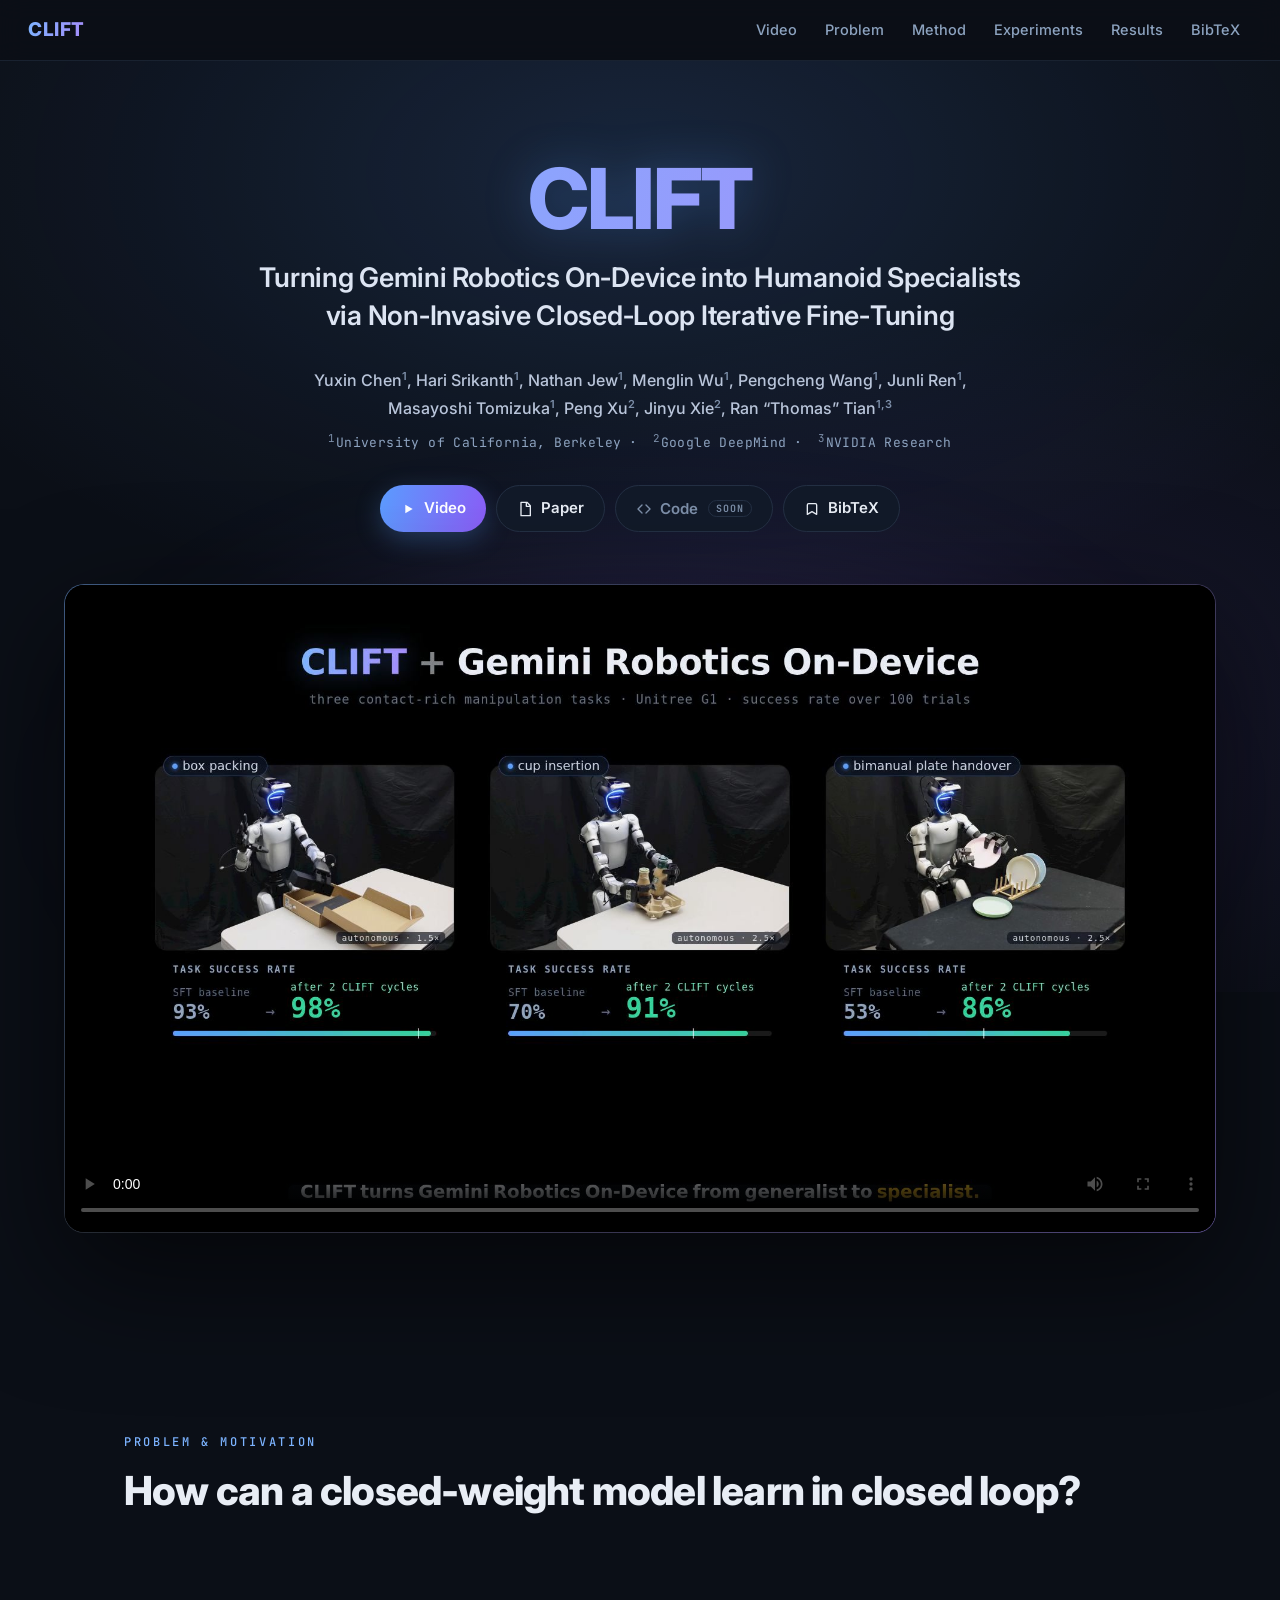
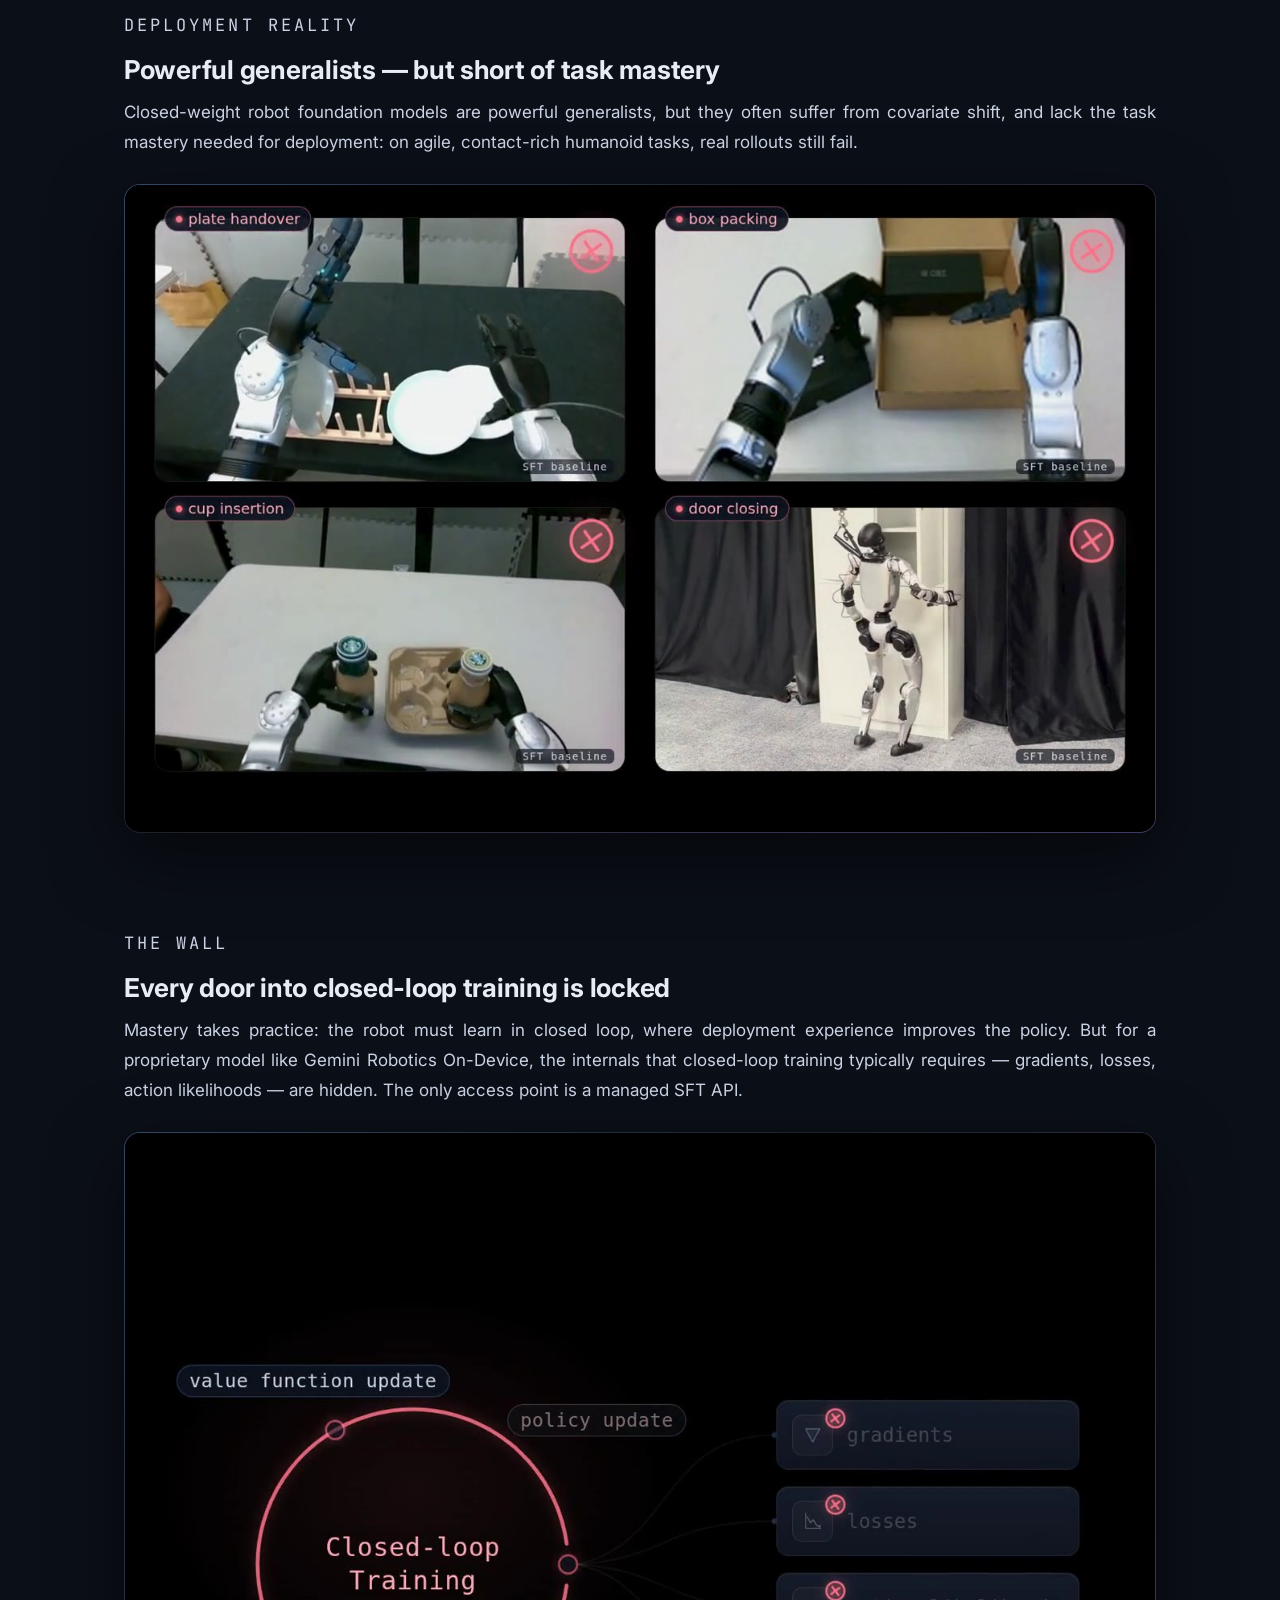
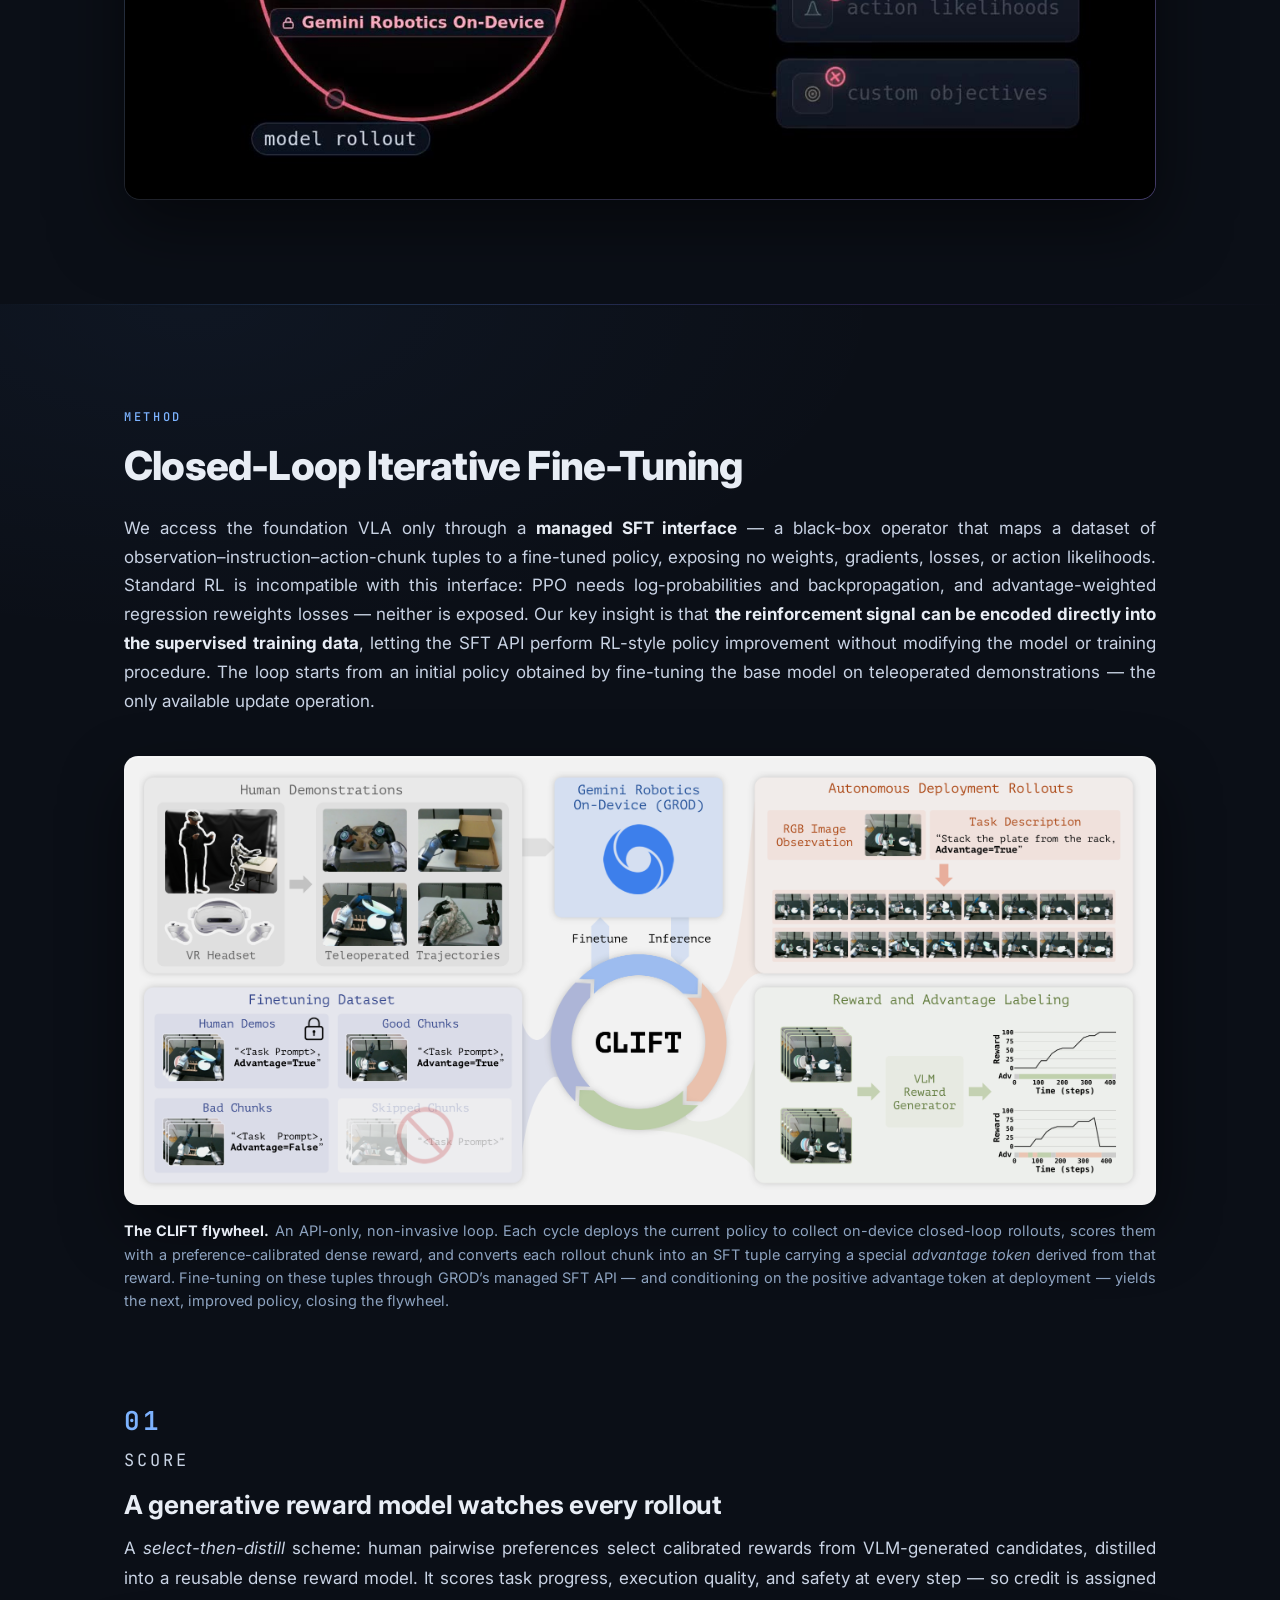
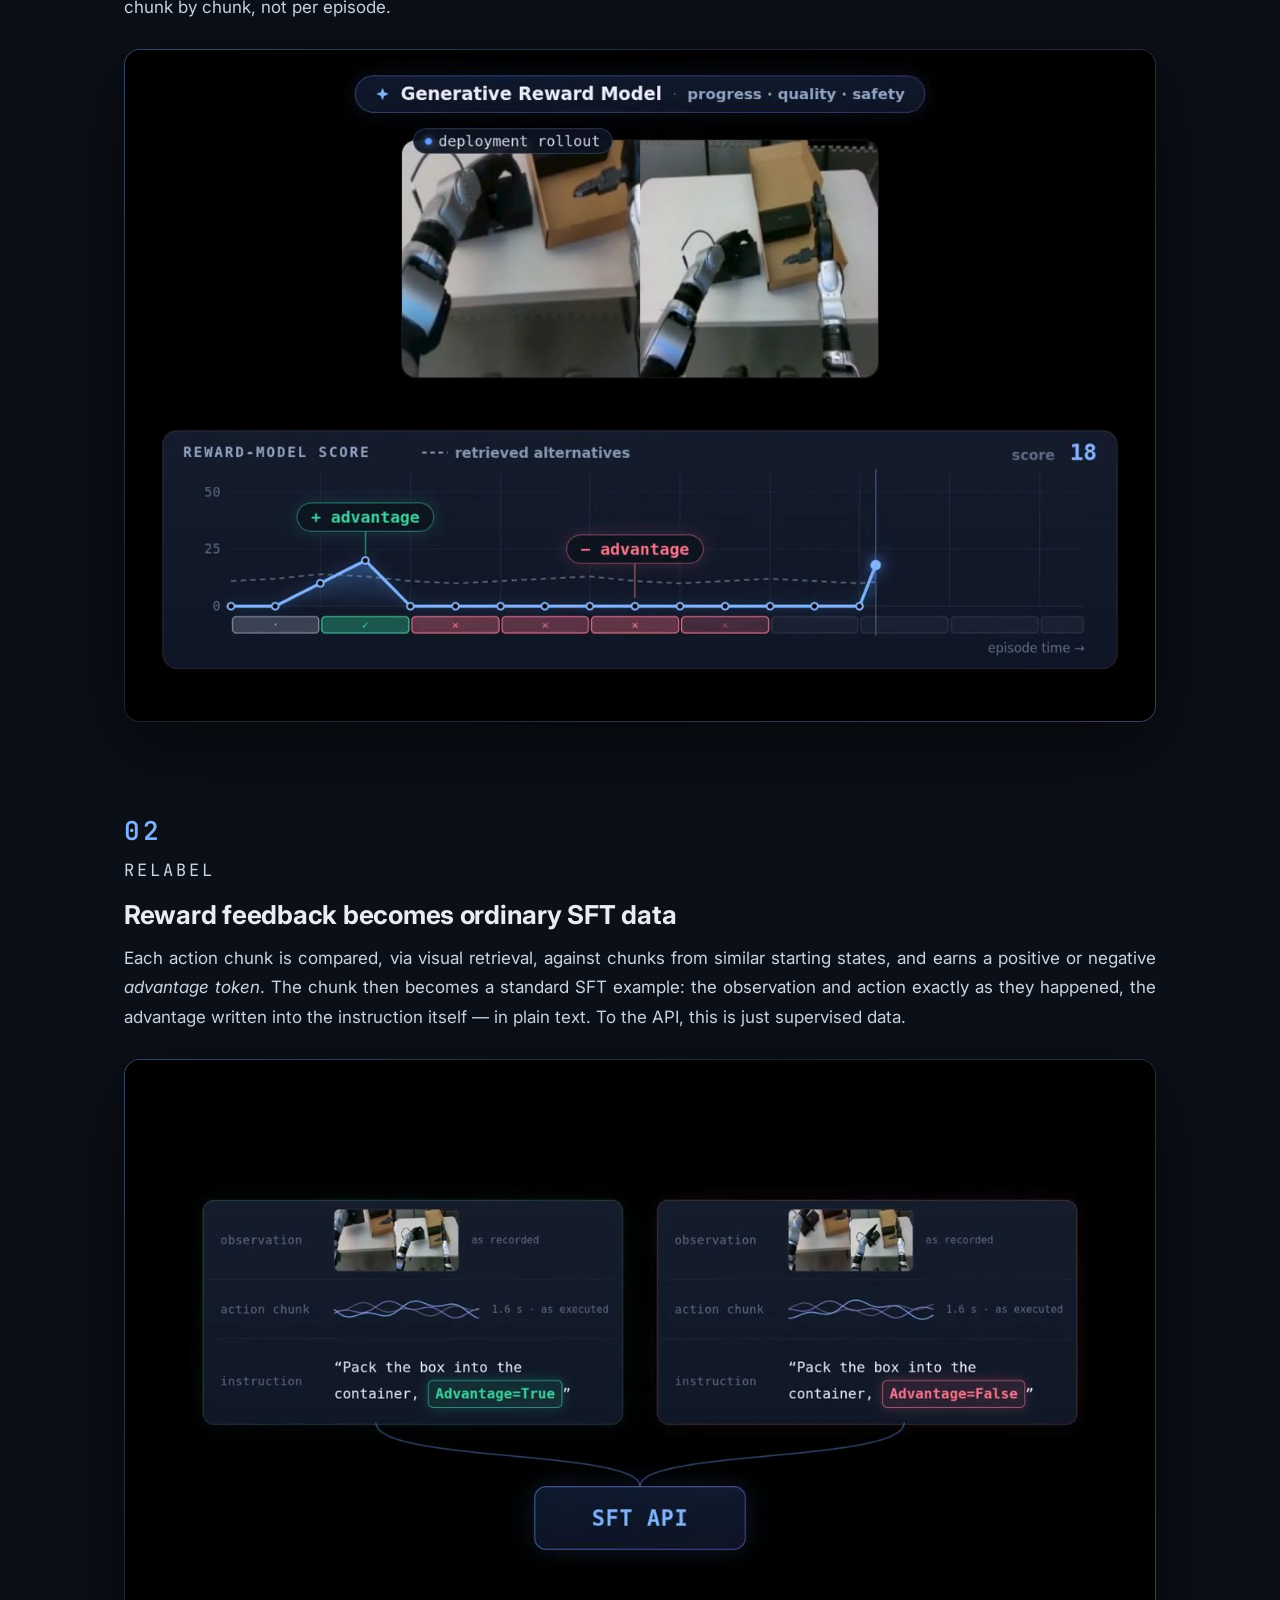
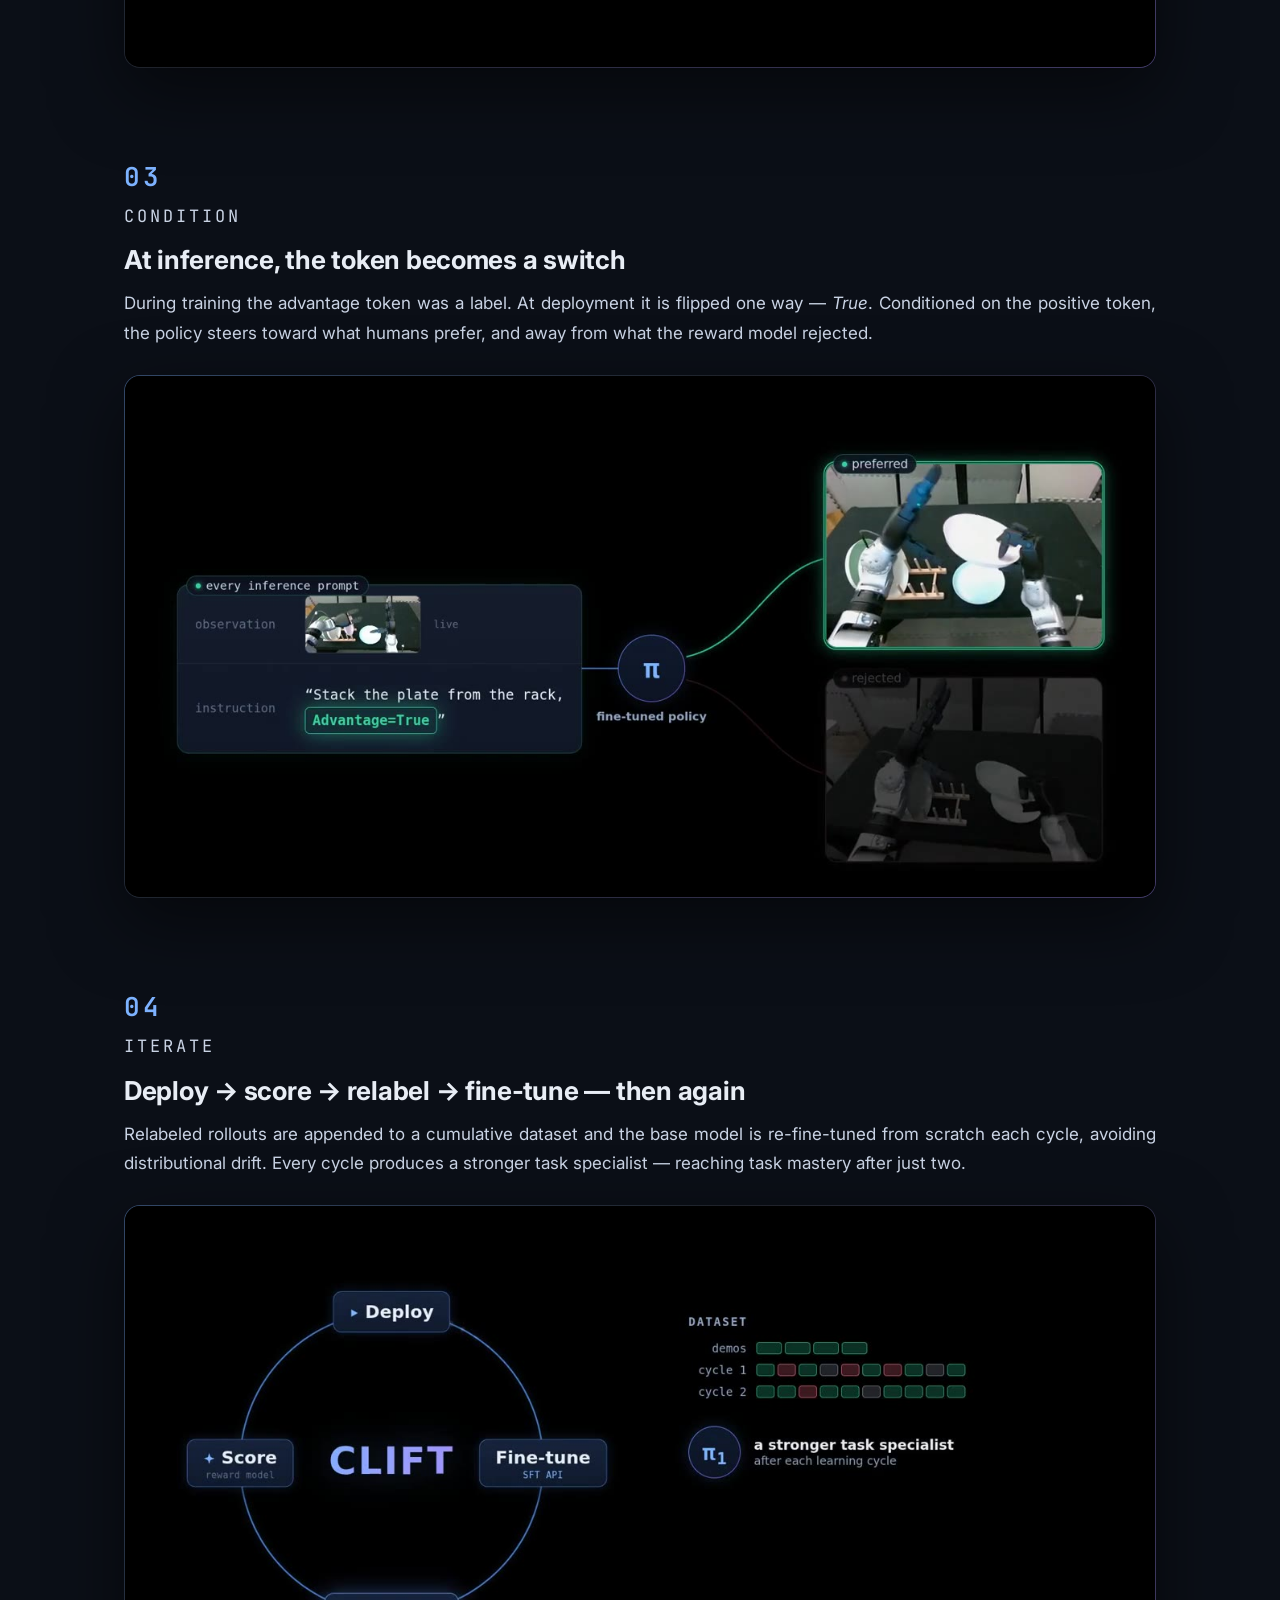
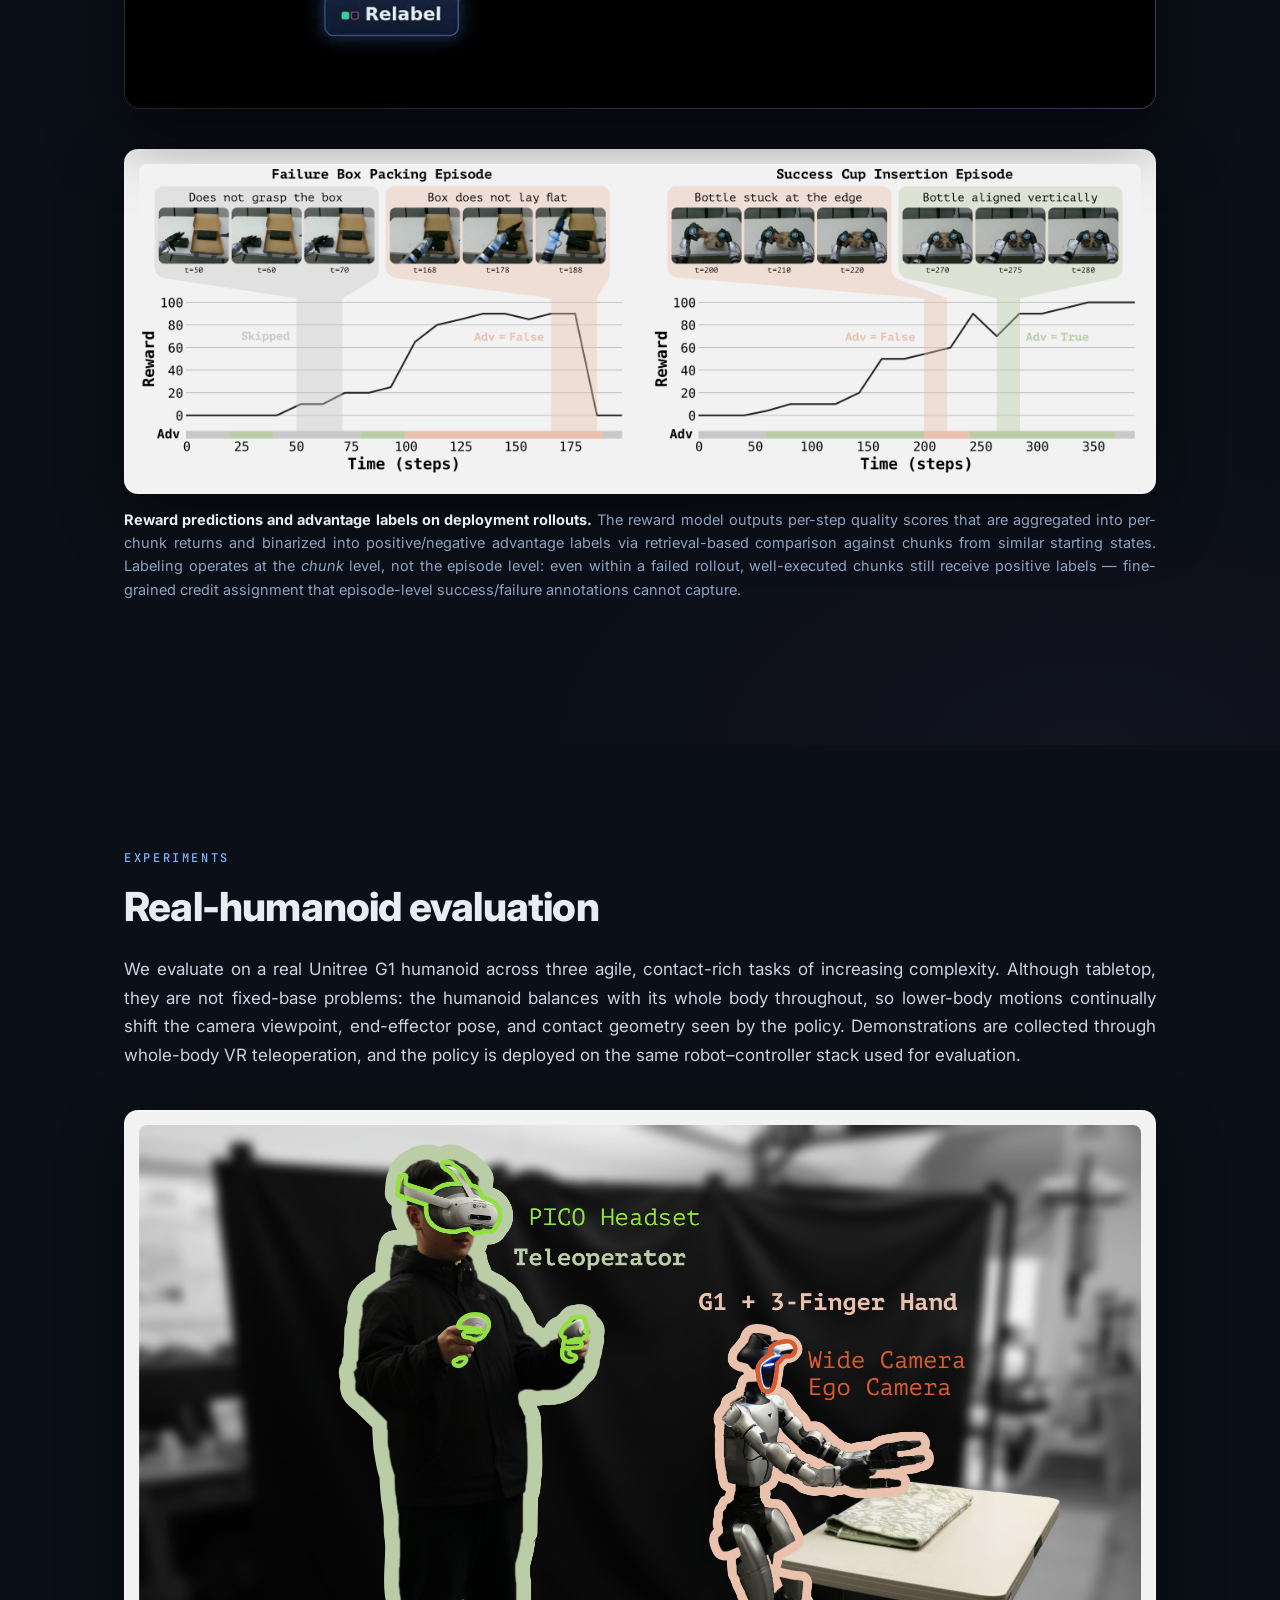
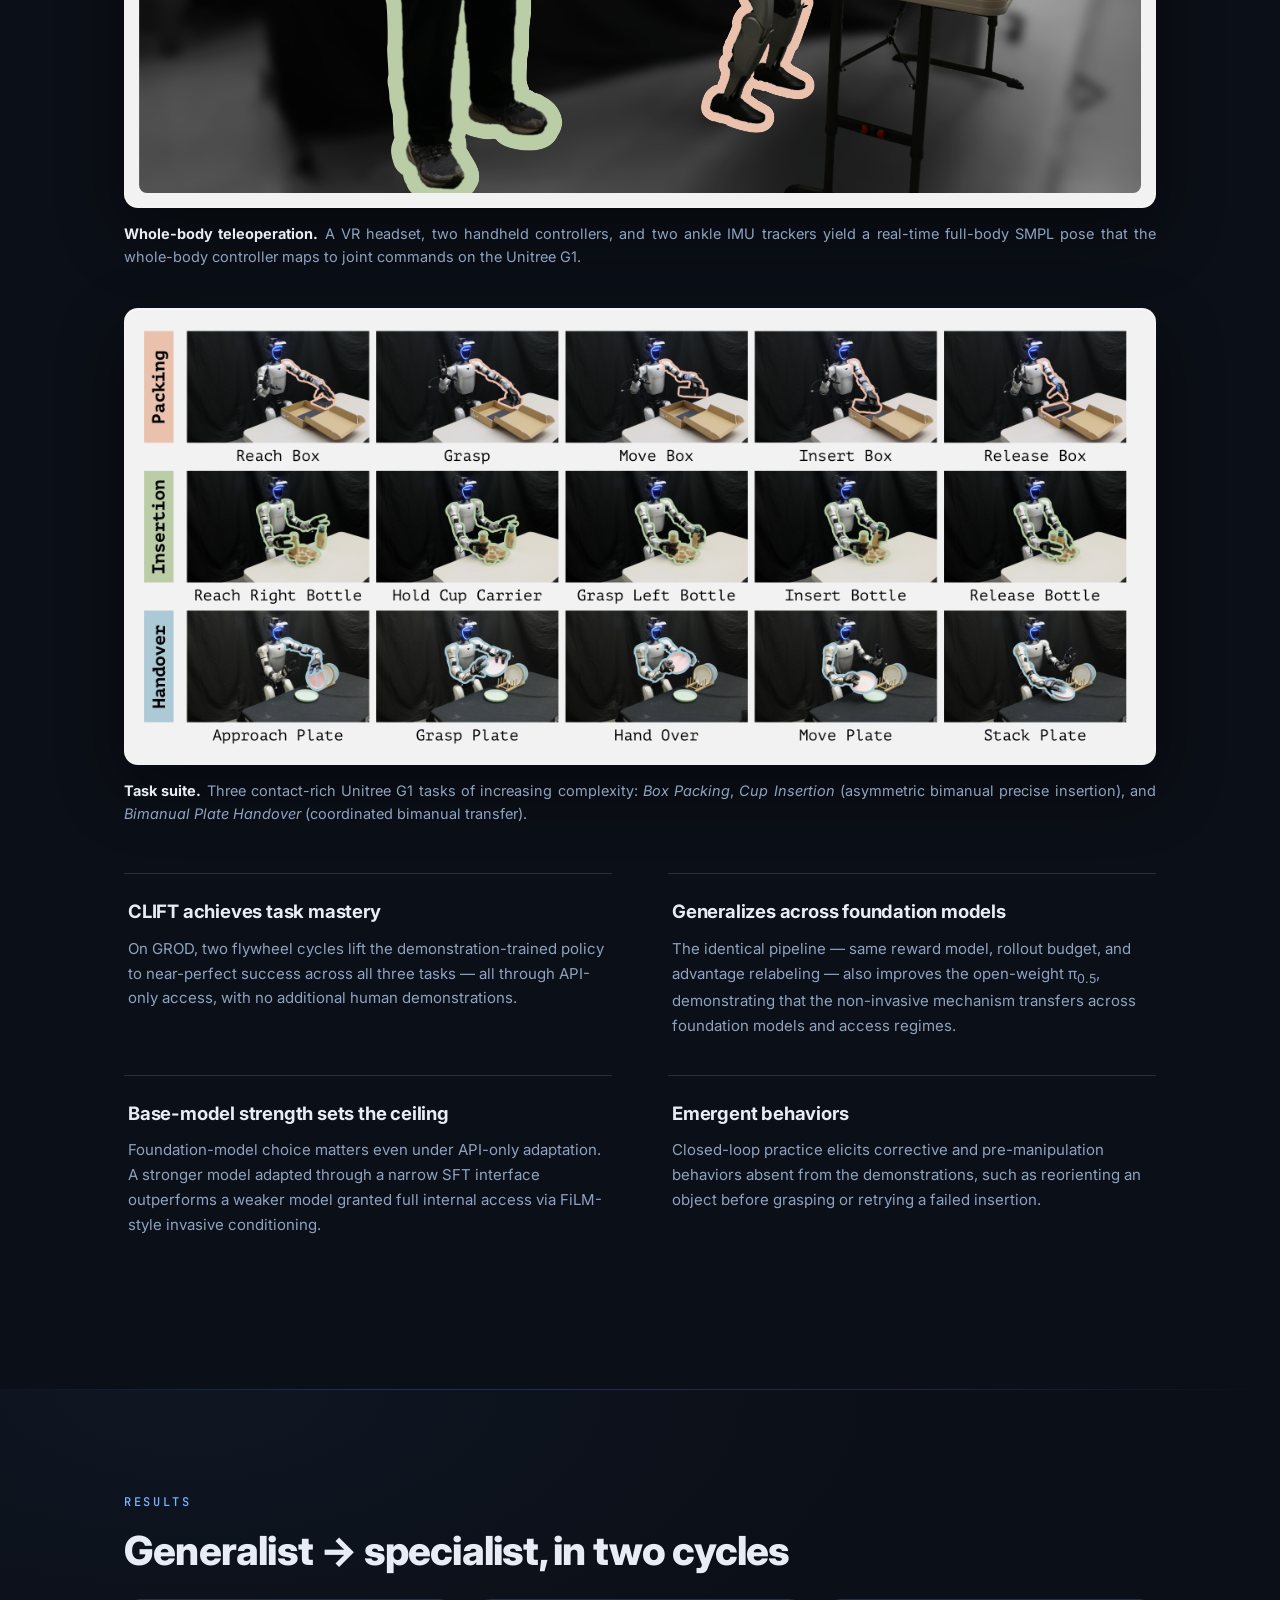
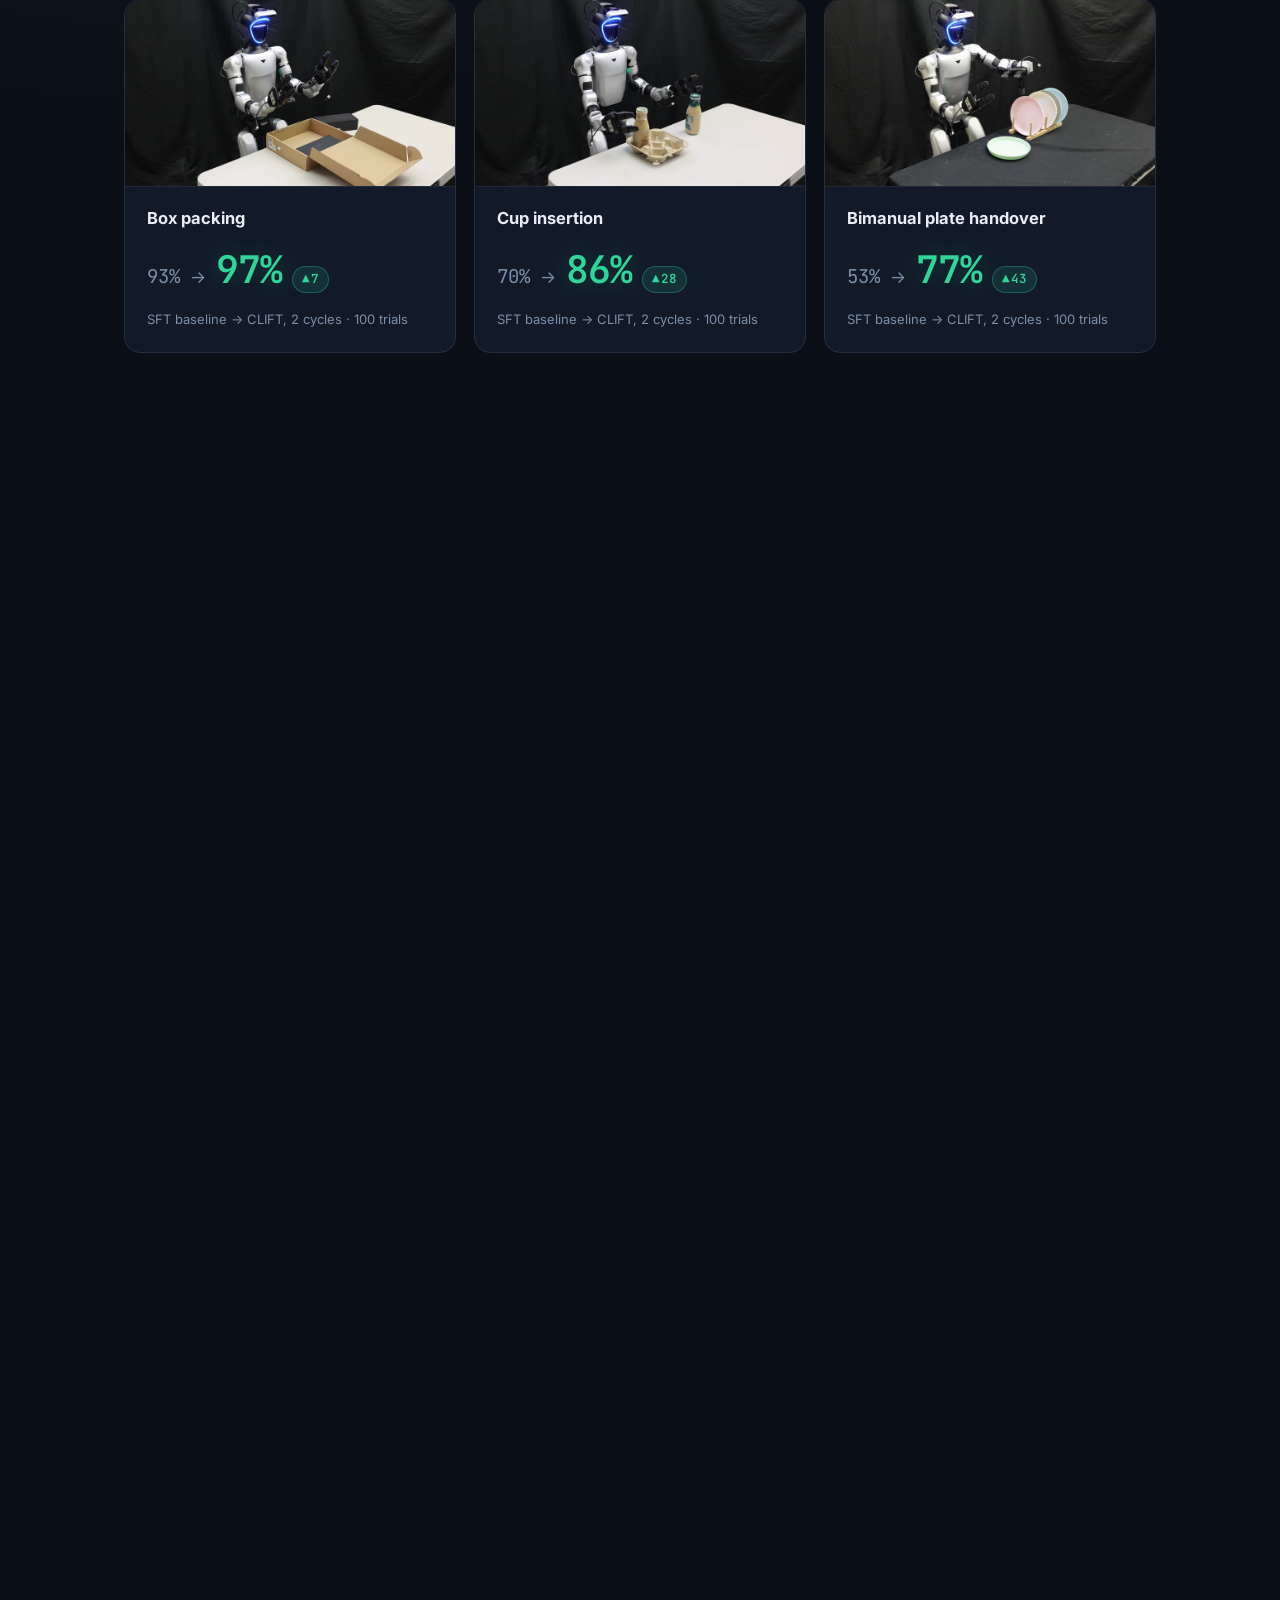
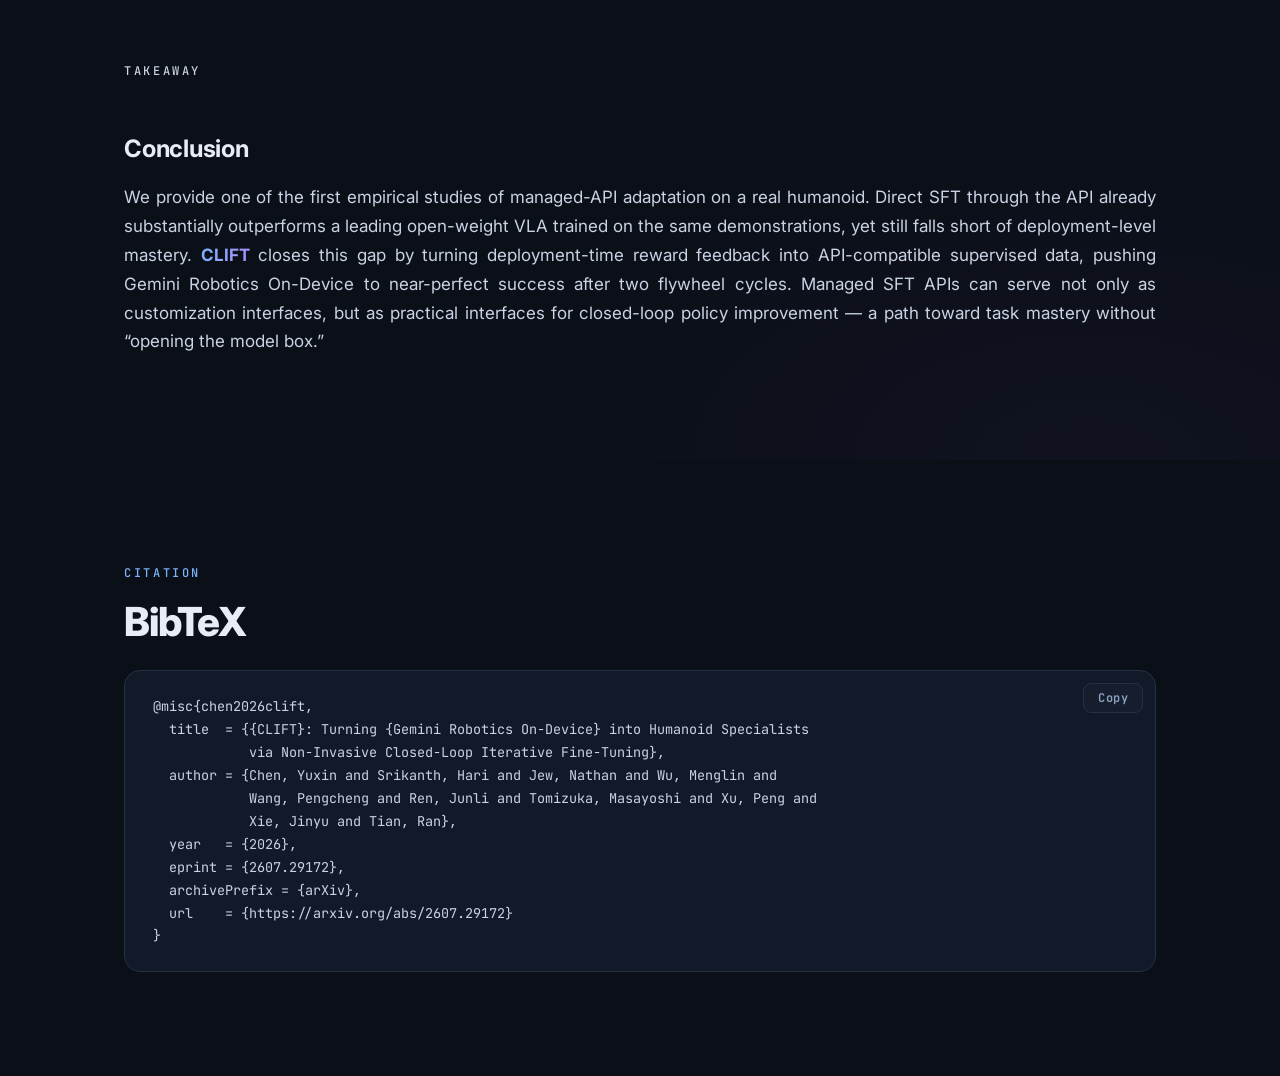
==== index.html @ 1d3f3b1b "Redesign: dark film-styled page with scene animations per section - De-anonymize: real author list, " ====
<!DOCTYPE html>
<html lang="en">
<head>
  <meta charset="utf-8">
  <meta name="description"
        content="Project page for CLIFT: Turning Gemini Robotics On-Device into Humanoid Specialists via Non-Invasive Closed-Loop Iterative Fine-Tuning.">
  <meta name="keywords" content="robot foundation models, vision-language-action, humanoid manipulation, closed-loop fine-tuning, managed SFT API, Gemini Robotics On-Device, CLIFT">
  <meta name="viewport" content="width=device-width, initial-scale=1">
  <title>CLIFT: Closed-Loop Iterative Fine-Tuning for Humanoid Specialists</title>

  <link rel="canonical" href="https://thomaschen98.github.io/clift/">

  <meta property="og:type" content="website">
  <meta property="og:url" content="https://thomaschen98.github.io/clift/">
  <meta property="og:title" content="CLIFT: Turning Gemini Robotics On-Device into Humanoid Specialists via Non-Invasive Closed-Loop Iterative Fine-Tuning">
  <meta property="og:description" content="Closed-loop policy improvement through a managed SFT API — without ever opening the model box.">
  <meta property="og:image" content="https://thomaschen98.github.io/clift/static/images/og_card.jpg">
  <meta name="twitter:card" content="summary_large_image">
  <meta name="twitter:title" content="CLIFT: Turning Gemini Robotics On-Device into Humanoid Specialists via Non-Invasive Closed-Loop Iterative Fine-Tuning">
  <meta name="twitter:description" content="Closed-loop policy improvement through a managed SFT API — without ever opening the model box.">
  <meta name="twitter:image" content="https://thomaschen98.github.io/clift/static/images/og_card.jpg">

  <link rel="preconnect" href="https://fonts.googleapis.com">
  <link rel="preconnect" href="https://fonts.gstatic.com" crossorigin>
  <link href="https://fonts.googleapis.com/css2?family=Inter:wght@400;500;600;700;800&family=JetBrains+Mono:wght@400;500;600&display=swap" rel="stylesheet">

  <link rel="stylesheet" href="./static/css/index.css">
  <link rel="icon" href="data:image/svg+xml,%3Csvg xmlns='http://www.w3.org/2000/svg' viewBox='0 0 32 32'%3E%3Cdefs%3E%3ClinearGradient id='g' x1='0' y1='0' x2='1' y2='1'%3E%3Cstop offset='0' stop-color='%237cb3ff'/%3E%3Cstop offset='1' stop-color='%23a78bfa'/%3E%3C/linearGradient%3E%3C/defs%3E%3Crect width='32' height='32' rx='7' fill='%230b0f17'/%3E%3Cpath d='M21.5 11.2a6.4 6.4 0 1 0 0 9.6' fill='none' stroke='url(%23g)' stroke-width='3.2' stroke-linecap='round'/%3E%3C/svg%3E">

  <script defer src="./static/js/index.js"></script>
</head>
<body>

<nav class="nav" aria-label="Page navigation">
  <a class="nav-brand" href="#top">CLIFT</a>
  <div class="nav-links">
    <a href="#film">Video</a>
    <a href="#problem">Problem</a>
    <a href="#method">Method</a>
    <a href="#experiments">Experiments</a>
    <a href="#results">Results</a>
    <a href="#bibtex">BibTeX</a>
  </div>
</nav>

<main id="top">

  <!-- ================= hero ================= -->
  <header class="hero">
    <div class="hero-glow" aria-hidden="true"></div>
    <div class="container">
      <h1 class="title">
        <span class="title-name grad">CLIFT</span>
        <span class="title-deck">Turning Gemini Robotics On&#8209;Device into Humanoid Specialists
        via Non&#8209;Invasive Closed&#8209;Loop Iterative Fine&#8209;Tuning</span>
      </h1>

      <p class="authors">
        Yuxin Chen<sup>1</sup>, Hari Srikanth<sup>1</sup>, Nathan Jew<sup>1</sup>,
        Menglin Wu<sup>1</sup>, Pengcheng Wang<sup>1</sup>, Junli Ren<sup>1</sup>,<br>
        Masayoshi Tomizuka<sup>1</sup>, Peng Xu<sup>2</sup>, Jinyu Xie<sup>2</sup>,
        Ran &ldquo;Thomas&rdquo; Tian<sup>1,3</sup>
      </p>
      <p class="affils">
        <sup>1</sup>University of California, Berkeley&ensp;&middot;&ensp;
        <sup>2</sup>Google DeepMind&ensp;&middot;&ensp;
        <sup>3</sup>NVIDIA Research
      </p>

      <div class="links" role="group" aria-label="Paper links">
        <a class="btn btn-primary" href="#film">
          <svg viewBox="0 0 24 24" aria-hidden="true"><path d="M8 5.5v13l11-6.5z"/></svg>
          Video
        </a>
        <a class="btn" href="https://arxiv.org/abs/2607.29172" target="_blank" rel="noopener">
          <svg viewBox="0 0 24 24" aria-hidden="true"><path d="M6 2h9l5 5v15H6zM14 3.5V8h4.5"/></svg>
          Paper
        </a>
        <button type="button" class="btn btn-soon" disabled>
          <svg viewBox="0 0 24 24" aria-hidden="true"><path d="M9 18l-6-6 6-6M15 6l6 6-6 6"/></svg>
          Code
        </button>
        <a class="btn" href="#bibtex">
          <svg viewBox="0 0 24 24" aria-hidden="true"><path d="M7 4h10a2 2 0 012 2v14l-7-4-7 4V6a2 2 0 012-2z"/></svg>
          BibTeX
        </a>
      </div>
    </div>
  </header>

  <!-- ================= film ================= -->
  <section class="section" id="film" aria-label="Video">
    <div class="container">

      <figure class="film-frame">
        <video id="film-player" controls playsinline preload="metadata"
               poster="./static/images/film_poster.jpg">
          <source src="./static/videos/clift_film.mp4" type="video/mp4">
          Your browser does not support the video tag.
        </video>
      </figure>

    </div>
  </section>

  <!-- ================= problem ================= -->
  <section class="section" id="problem" aria-labelledby="problem-h">
    <div class="container">
      <p class="section-kicker">Problem &amp; Motivation</p>
      <h2 class="section-title" id="problem-h">How can a closed-weight model learn in closed loop?</h2>

      <div class="feature reveal">
        <div class="feature-media">
          <div class="clip-frame">
            <video muted loop playsinline preload="metadata" poster="./static/images/anim_fails_poster.jpg" src="./static/videos/anim_fails.mp4"
                   aria-label="Animation: four real deployment failures — plate handover, box packing, cup insertion, door closing — each sealed with a red cross at the failure moment"></video>
          </div>
        </div>
        <div class="feature-copy">
          <p class="card-step">Deployment reality</p>
          <h3>Powerful generalists &mdash; but short of task mastery</h3>
          <p>
            Closed-weight robot foundation models are powerful generalists, but they often suffer from
            covariate shift, and lack the task mastery needed for deployment: on agile, contact-rich
            humanoid tasks, real rollouts still fail.
          </p>
        </div>
      </div>

      <div class="feature flip reveal">
        <div class="feature-media">
          <div class="clip-frame">
            <video muted loop playsinline preload="metadata" poster="./static/images/anim_locked_poster.jpg" src="./static/videos/anim_locked.mp4"
                   aria-label="Animation: the closed training loop forms, then breaks — gradients, losses, action likelihoods and custom objectives are sealed off; only the managed SFT API stays lit"></video>
          </div>
        </div>
        <div class="feature-copy">
          <p class="card-step">The wall</p>
          <h3>Every door into closed-loop training is locked</h3>
          <p>
            Mastery takes practice: the robot must learn in closed loop, where deployment experience
            improves the policy. But for a proprietary model like Gemini Robotics On-Device, the internals
            that closed-loop training typically requires — gradients, losses, action likelihoods — are
            hidden. The only access point is a managed SFT API.
          </p>
        </div>
      </div>
    </div>
  </section>

  <!-- ================= method ================= -->
  <section class="section section-alt" id="method" aria-labelledby="method-h">
    <div class="container">
      <p class="section-kicker">Method</p>
      <h2 class="section-title" id="method-h">Closed-Loop Iterative Fine-Tuning</h2>
      <div class="prose">
        <p>
          We access the foundation VLA only through a <strong>managed SFT interface</strong> — a black-box
          operator that maps a dataset of observation&ndash;instruction&ndash;action-chunk tuples to a fine-tuned
          policy, exposing no weights, gradients, losses, or action likelihoods. Standard RL is incompatible with
          this interface: PPO needs log-probabilities and backpropagation, and advantage-weighted regression
          reweights losses — neither is exposed. Our key insight is that
          <strong>the reinforcement signal can be encoded directly into the supervised training data</strong>,
          letting the SFT API perform RL-style policy improvement without modifying the model or training procedure.
          The loop starts from an initial policy obtained by fine-tuning the base model on teleoperated
          demonstrations — the only available update operation.
        </p>
      </div>

      <figure class="figure reveal">
        <div class="figure-plate">
          <img src="./static/images/teaser.png" loading="lazy"
               alt="The CLIFT flywheel: demonstrations bootstrap GROD, which is deployed to collect rollouts that are scored, advantage-labeled, and folded back into the SFT dataset.">
        </div>
        <figcaption>
          <strong>The CLIFT flywheel.</strong>
          An API-only, non-invasive loop. Each cycle deploys the current policy to collect on-device closed-loop
          rollouts, scores them with a preference-calibrated dense reward, and converts each rollout chunk into an
          SFT tuple carrying a special <em>advantage token</em> derived from that reward. Fine-tuning on these
          tuples through GROD&rsquo;s managed SFT API — and conditioning on the positive advantage token at
          deployment — yields the next, improved policy, closing the flywheel.
        </figcaption>
      </figure>

      <div class="feature reveal">
        <div class="feature-media">
          <div class="clip-frame">
            <video muted loop playsinline preload="metadata" poster="./static/images/anim_reward_poster.jpg" src="./static/videos/anim_reward.mp4"
                   aria-label="Animation: the generative reward model scores a deployment rollout step by step"></video>
          </div>
        </div>
        <div class="feature-copy">
          <p class="card-step"><span class="card-num">01</span>Score</p>
          <h3>A generative reward model watches every rollout</h3>
          <p>
            A <em>select-then-distill</em> scheme: human pairwise preferences select calibrated rewards from
            VLM-generated candidates, distilled into a reusable dense reward model. It scores task progress,
            execution quality, and safety at every step — so credit is assigned chunk by chunk, not per episode.
          </p>
        </div>
      </div>

      <div class="feature flip reveal">
        <div class="feature-media">
          <div class="clip-frame">
            <video muted loop playsinline preload="metadata" poster="./static/images/anim_encode_poster.jpg" src="./static/videos/anim_encode.mp4"
                   aria-label="Animation: a rollout chunk becomes a standard SFT example with the advantage token written into the instruction"></video>
          </div>
        </div>
        <div class="feature-copy">
          <p class="card-step"><span class="card-num">02</span>Relabel</p>
          <h3>Reward feedback becomes ordinary SFT data</h3>
          <p>
            Each action chunk is compared, via visual retrieval, against chunks from similar starting states,
            and earns a positive or negative <em>advantage token</em>. The chunk then becomes a standard SFT
            example: the observation and action exactly as they happened, the advantage written into the
            instruction itself — in plain text. To the API, this is just supervised data.
          </p>
        </div>
      </div>

      <div class="feature reveal">
        <div class="feature-media">
          <div class="clip-frame">
            <video muted loop playsinline preload="metadata" poster="./static/images/anim_condition_poster.jpg" src="./static/videos/anim_condition.mp4"
                   aria-label="Animation: at inference the advantage token is flipped to True and the policy steers toward preferred behavior"></video>
          </div>
        </div>
        <div class="feature-copy">
          <p class="card-step"><span class="card-num">03</span>Condition</p>
          <h3>At inference, the token becomes a switch</h3>
          <p>
            During training the advantage token was a label. At deployment it is flipped one way — <em>True</em>.
            Conditioned on the positive token, the policy steers toward what humans prefer, and away from what
            the reward model rejected.
          </p>
        </div>
      </div>

      <div class="feature flip reveal">
        <div class="feature-media">
          <div class="clip-frame">
            <video muted loop playsinline preload="metadata" poster="./static/images/anim_flywheel_poster.jpg" src="./static/videos/anim_flywheel.mp4"
                   aria-label="Animation: the CLIFT flywheel — deploy, score, relabel, fine-tune — dataset grows and the policy ticks from pi-0 to pi-2"></video>
          </div>
        </div>
        <div class="feature-copy">
          <p class="card-step"><span class="card-num">04</span>Iterate</p>
          <h3>Deploy &rarr; score &rarr; relabel &rarr; fine&#8209;tune &mdash; then again</h3>
          <p>
            Relabeled rollouts are appended to a cumulative dataset and the base model is re-fine-tuned from
            scratch each cycle, avoiding distributional drift. Every cycle produces a stronger task
            specialist — reaching task mastery after just two.
          </p>
        </div>
      </div>

      <figure class="figure reveal">
        <div class="figure-plate">
          <img src="./static/images/reward.png" loading="lazy"
               alt="Per-step reward predictions and chunk-level advantage labels on a failed Box Packing episode and a successful Cup Insertion episode.">
        </div>
        <figcaption>
          <strong>Reward predictions and advantage labels on deployment rollouts.</strong>
          The reward model outputs per-step quality scores that are aggregated into per-chunk returns and
          binarized into positive/negative advantage labels via retrieval-based comparison against chunks from
          similar starting states. Labeling operates at the <em>chunk</em> level, not the episode level: even
          within a failed rollout, well-executed chunks still receive positive labels — fine-grained credit
          assignment that episode-level success/failure annotations cannot capture.
        </figcaption>
      </figure>
    </div>
  </section>

  <!-- ================= experiments ================= -->
  <section class="section" id="experiments" aria-labelledby="experiments-h">
    <div class="container">
      <p class="section-kicker">Experiments</p>
      <h2 class="section-title" id="experiments-h">Real-humanoid evaluation</h2>
      <div class="prose">
        <p>
          We evaluate on a real Unitree&nbsp;G1 humanoid across three agile, contact-rich tasks of increasing
          complexity. Although tabletop, they are not fixed-base problems: the humanoid balances with its whole
          body throughout, so lower-body motions continually shift the camera viewpoint, end-effector pose, and
          contact geometry seen by the policy. Demonstrations are collected through whole-body VR teleoperation,
          and the policy is deployed on the same robot&ndash;controller stack used for evaluation.
        </p>
      </div>

      <figure class="figure reveal">
          <div class="figure-plate">
            <img src="./static/images/teleop.png" loading="lazy"
                 alt="Whole-body teleoperation setup: an operator in a VR headset and controllers driving a Unitree G1 humanoid.">
          </div>
          <figcaption>
            <strong>Whole-body teleoperation.</strong>
            A VR headset, two handheld controllers, and two ankle IMU trackers yield a real-time full-body SMPL
            pose that the whole-body controller maps to joint commands on the Unitree&nbsp;G1.
          </figcaption>
      </figure>
      <figure class="figure reveal">
          <div class="figure-plate">
            <img src="./static/images/tasks.png" loading="lazy"
                 alt="Three Unitree G1 manipulation tasks: Box Packing, Cup Insertion, and Bimanual Plate Handover, each shown as a sequence of stages.">
          </div>
          <figcaption>
            <strong>Task suite.</strong>
            Three contact-rich Unitree&nbsp;G1 tasks of increasing complexity: <em>Box Packing</em>,
            <em>Cup Insertion</em> (asymmetric bimanual precise insertion), and <em>Bimanual Plate
            Handover</em> (coordinated bimanual transfer).
          </figcaption>
      </figure>

      <div class="card-grid">
        <article class="card reveal">
          <h3>CLIFT achieves task mastery</h3>
          <p>
            On GROD, two flywheel cycles lift the demonstration-trained policy to near-perfect success across all
            three tasks — all through API-only access, with no additional human demonstrations.
          </p>
        </article>
        <article class="card reveal">
          <h3>Generalizes across foundation models</h3>
          <p>
            The identical pipeline — same reward model, rollout budget, and advantage relabeling — also
            improves the open-weight &pi;<sub>0.5</sub>, demonstrating that the non-invasive mechanism transfers
            across foundation models and access regimes.
          </p>
        </article>
        <article class="card reveal">
          <h3>Base-model strength sets the ceiling</h3>
          <p>
            Foundation-model choice matters even under API-only adaptation. A stronger model adapted through a
            narrow SFT interface outperforms a weaker model granted full internal access via FiLM-style invasive
            conditioning.
          </p>
        </article>
        <article class="card reveal">
          <h3>Emergent behaviors</h3>
          <p>
            Closed-loop practice elicits corrective and pre-manipulation behaviors absent from the demonstrations,
            such as reorienting an object before grasping or retrying a failed insertion.
          </p>
        </article>
      </div>
    </div>
  </section>

  <!-- ================= results ================= -->
  <section class="section section-alt" id="results" aria-labelledby="results-h">
    <div class="container">
      <p class="section-kicker">Results</p>
      <h2 class="section-title" id="results-h">Generalist &rarr; specialist, in two cycles</h2>

      <div class="task-grid">
        <article class="task-card reveal">
          <div class="task-video">
            <video muted loop playsinline preload="metadata" poster="./static/images/task_box_poster.jpg" src="./static/videos/task_box.mp4"
                   aria-label="Autonomous rollout: box packing"></video>
          </div>
          <div class="task-meta">
            <p class="task-name">Box packing</p>
            <p class="task-nums">
              <span class="num-base">93%</span>
              <span class="num-arrow" aria-hidden="true">&rarr;</span>
              <span class="num-final" data-count="100" data-from="93">100%</span>
              <span class="num-delta">&#9650;&#8202;7</span>
            </p>
            <p class="task-sub">SFT baseline &rarr; CLIFT, 2 cycles &middot; 100 trials</p>
          </div>
        </article>
        <article class="task-card reveal">
          <div class="task-video">
            <video muted loop playsinline preload="metadata" poster="./static/images/task_cup_poster.jpg" src="./static/videos/task_cup.mp4"
                   aria-label="Autonomous rollout: cup insertion"></video>
          </div>
          <div class="task-meta">
            <p class="task-name">Cup insertion</p>
            <p class="task-nums">
              <span class="num-base">70%</span>
              <span class="num-arrow" aria-hidden="true">&rarr;</span>
              <span class="num-final" data-count="98" data-from="70">98%</span>
              <span class="num-delta">&#9650;&#8202;28</span>
            </p>
            <p class="task-sub">SFT baseline &rarr; CLIFT, 2 cycles &middot; 100 trials</p>
          </div>
        </article>
        <article class="task-card reveal">
          <div class="task-video">
            <video muted loop playsinline preload="metadata" poster="./static/images/task_plate_poster.jpg" src="./static/videos/task_plate.mp4"
                   aria-label="Autonomous rollout: bimanual plate handover"></video>
          </div>
          <div class="task-meta">
            <p class="task-name">Bimanual plate handover</p>
            <p class="task-nums">
              <span class="num-base">53%</span>
              <span class="num-arrow" aria-hidden="true">&rarr;</span>
              <span class="num-final" data-count="96" data-from="53">96%</span>
              <span class="num-delta">&#9650;&#8202;43</span>
            </p>
            <p class="task-sub">SFT baseline &rarr; CLIFT, 2 cycles &middot; 100 trials</p>
          </div>
        </article>
      </div>

      <figure class="figure reveal">
        <div class="figure-plate">
          <img src="./static/images/results.png" loading="lazy"
               alt="Bar chart of success rate over two flywheel cycles for GROD and pi-0.5 variants across the three tasks.">
        </div>
        <figcaption>
          <strong>CLIFT lifts humanoid manipulation policies across foundation models and access regimes.</strong>
          Success rate (%, over 100 trials) across two flywheel cycles on three humanoid tasks. Applied to
          Gemini Robotics On-Device, CLIFT iteratively improves the demonstration-trained baseline at each cycle
          (i=0 is the SFT baseline; i=1 and i=2 are flywheel cycles). The same pipeline also improves the
          open-weight &pi;<sub>0.5</sub>, but plateaus at a substantially lower ceiling. An <em>invasive</em>
          adaptation of &pi;<sub>0.5</sub> that injects the preference signal directly via FiLM-style conditioning
          still does not close the gap to GROD.
        </figcaption>
      </figure>

      <div class="table-card reveal">
        <h3>Success rate: SFT baseline vs. CLIFT (2 cycles)</h3>
        <p class="table-caption">
          Task success rate (%) over 100 trials per task. CLIFT uses the dense advantage-conditioned variant.
          Highlighted rows are CLIFT-adapted policies.
        </p>
        <div class="table-scroll">
          <table>
            <thead>
              <tr>
                <th scope="col">Foundation model</th>
                <th scope="col">Access regime</th>
                <th scope="col">Stage</th>
                <th scope="col">Box packing</th>
                <th scope="col">Cup insertion</th>
                <th scope="col">Plate handover</th>
              </tr>
            </thead>
            <tbody>
              <tr>
                <td>Gemini Robotics On-Device</td>
                <td>Closed-weight (API-only)</td>
                <td>SFT baseline</td>
                <td>93</td><td>70</td><td>53</td>
              </tr>
              <tr class="ours">
                <td>Gemini Robotics On-Device</td>
                <td>Closed-weight (API-only)</td>
                <td>+ CLIFT (2 cycles)</td>
                <td><strong>100</strong></td><td><strong>98</strong></td><td><strong>96</strong></td>
              </tr>
              <tr>
                <td>&pi;<sub>0.5</sub></td>
                <td>Open-weight</td>
                <td>SFT baseline</td>
                <td>59</td><td>50</td><td>5</td>
              </tr>
              <tr class="ours">
                <td>&pi;<sub>0.5</sub></td>
                <td>Open-weight</td>
                <td>+ CLIFT (2 cycles)</td>
                <td><strong>76</strong></td><td><strong>56</strong></td><td><strong>30</strong></td>
              </tr>
            </tbody>
          </table>
        </div>
      </div>

      <figure class="figure reveal">
        <div class="figure-plate">
          <img src="./static/images/qualitative.png" loading="lazy"
               alt="Emergent behaviors after closed-loop fine-tuning: box reorientation before grasping, and recovery from a failed cup insertion.">
        </div>
        <figcaption>
          <strong>Emergent behaviors after closed-loop fine-tuning.</strong>
          By the final flywheel cycle, GROD exhibits behaviors not present in the teleoperated demonstrations.
          <em>Top (box packing):</em> the policy reorients the box with its fingers and wrist to set up an easier
          grasp before lifting. <em>Bottom (cup insertion):</em> the policy recovers from a failed first insertion
          attempt and succeeds on a second try, rather than aborting.
        </figcaption>
      </figure>

      <div class="prose">
        <p class="section-kicker">Takeaway</p>
        <h3 class="sub-title">Conclusion</h3>
        <p>
          We provide one of the first empirical studies of managed-API adaptation on a real humanoid. Direct SFT
          through the API already substantially outperforms a leading open-weight VLA trained on the same
          demonstrations, yet still falls short of deployment-level mastery. <span class="grad-inline">CLIFT</span>
          closes this gap by turning deployment-time reward feedback into API-compatible supervised data, pushing
          Gemini Robotics On-Device to near-perfect success after two flywheel cycles. Managed SFT APIs can serve
          not only as customization interfaces, but as practical interfaces for closed-loop policy improvement —
          a path toward task mastery without &ldquo;opening the model box.&rdquo;
        </p>
      </div>
    </div>
  </section>

  <!-- ================= bibtex ================= -->
  <section class="section" id="bibtex" aria-labelledby="bibtex-h">
    <div class="container">
      <p class="section-kicker">Citation</p>
      <h2 class="section-title" id="bibtex-h">BibTeX</h2>
      <div class="bibtex-card">
        <button class="copy-btn" id="copy-bibtex" type="button">Copy</button>
<pre id="bibtex-text">@misc{chen2026clift,
  title  = {{CLIFT}: Turning {Gemini Robotics On-Device} into Humanoid Specialists
            via Non-Invasive Closed-Loop Iterative Fine-Tuning},
  author = {Chen, Yuxin and Srikanth, Hari and Jew, Nathan and Wu, Menglin and
            Wang, Pengcheng and Ren, Junli and Tomizuka, Masayoshi and Xu, Peng and
            Xie, Jinyu and Tian, Ran},
  year   = {2026},
  eprint = {2607.29172},
  archivePrefix = {arXiv},
  url    = {https://arxiv.org/abs/2607.29172}
}</pre>
      </div>
    </div>
  </section>

</main>


</body>
</html>
---- static/css/index.css ----
/* ==========================================================================
   CLIFT project page — dark "tech" system shared with the paper film.
   Tokens mirror clift_video/src/theme.ts.
   ========================================================================== */

:root {
  --bg: #0b0f17;
  --surface: #121a29;
  --surface-2: #161e2e;
  --border: #243044;
  --text: #e8edf5;
  --text-dim: #8da3c0;
  --text-faint: #7d8fa9;
  --brand: #5b9dff;
  --brand-bright: #7cb3ff;
  --brand2: #8b5cf6;
  --brand2-bright: #a78bfa;
  --pos: #34d399;
  --neg: #fb7185;
  --font: 'Inter', -apple-system, 'Segoe UI', Roboto, Helvetica, Arial, sans-serif;
  --mono: 'JetBrains Mono', 'SF Mono', Menlo, Consolas, monospace;
  --radius: 16px;
  --container: 1080px;
}

* { box-sizing: border-box; }

html { scroll-behavior: smooth; }
@media (prefers-reduced-motion: reduce) {
  html { scroll-behavior: auto; }
  *, *::before, *::after { animation: none !important; transition: none !important; }
}

body {
  margin: 0;
  background: var(--bg);
  color: var(--text);
  font-family: var(--font);
  font-size: 17px;
  line-height: 1.65;
  -webkit-font-smoothing: antialiased;
  text-rendering: optimizeLegibility;
}

.container {
  max-width: var(--container);
  margin: 0 auto;
  padding: 0 24px;
}
.container-narrow { max-width: 700px; }

::selection { background: rgba(91, 157, 255, 0.35); }

/* ---------------- nav ---------------- */

.nav {
  position: sticky;
  top: 0;
  z-index: 50;
  display: flex;
  align-items: center;
  justify-content: space-between;
  padding: 12px 28px;
  background: rgba(11, 15, 23, 0.82);
  backdrop-filter: blur(12px);
  -webkit-backdrop-filter: blur(12px);
  border-bottom: 1px solid rgba(36, 48, 68, 0.6);
}
.nav-brand {
  font-weight: 800;
  font-size: 19px;
  letter-spacing: 0.5px;
  text-decoration: none;
  background-image: linear-gradient(105deg, var(--brand-bright), var(--brand2-bright));
  -webkit-background-clip: text;
  background-clip: text;
  color: transparent;
}
.nav-links { display: flex; gap: 4px; flex-wrap: wrap; justify-content: flex-end; }
.nav-links a {
  color: var(--text-dim);
  text-decoration: none;
  font-size: 14.5px;
  font-weight: 500;
  padding: 6px 12px;
  border-radius: 999px;
  transition: color 0.15s, background 0.15s;
}
.nav-links a:hover { color: var(--text); background: rgba(91, 157, 255, 0.10); }

/* ---------------- hero ---------------- */

.hero {
  position: relative;
  overflow: visible;
  padding: 96px 0 40px;
  text-align: center;
}
.hero-glow {
  position: absolute;
  inset: 0 0 -420px;
  pointer-events: none;
  background:
    radial-gradient(1100px 620px at 50% 12%, rgba(91, 157, 255, 0.16) 0%, rgba(91, 157, 255, 0.05) 45%, transparent 74%),
    radial-gradient(900px 560px at 76% 70%, rgba(139, 92, 246, 0.11) 0%, transparent 72%);
}
.hero .container { position: relative; }

.kicker {
  margin: 0 0 22px;
  font-family: var(--mono);
  font-size: 13.5px;
  font-weight: 500;
  letter-spacing: 2.5px;
  text-transform: uppercase;
  color: var(--brand-bright);
}

.title { margin: 0 auto; max-width: 900px; }
.title-name {
  display: block;
  font-size: clamp(56px, 7vw, 84px);
  font-weight: 800;
  letter-spacing: -0.03em;
  line-height: 1;
  margin-bottom: 18px;
}
.title-deck {
  display: block;
  font-size: clamp(19px, 2.3vw, 27px);
  font-weight: 600;
  line-height: 1.42;
  letter-spacing: -0.01em;
  color: #dce4f2;
  max-width: 800px;
  margin: 0 auto;
  text-wrap: balance;
}
.grad,
.grad-inline {
  background-image: linear-gradient(105deg, var(--brand-bright), var(--brand2-bright));
  -webkit-background-clip: text;
  background-clip: text;
  color: transparent;
}
.grad { filter: drop-shadow(0 0 22px rgba(91, 157, 255, 0.27)); }
.grad-inline { font-weight: 700; }

.authors {
  margin: 30px 0 8px;
  font-size: 16px;
  font-weight: 500;
  color: #b9c5da;
  line-height: 1.75;
}
.authors sup { color: var(--text-faint); font-weight: 600; font-size: 11px; }
.affils {
  margin: 0 0 32px;
  font-family: var(--mono);
  font-size: 13px;
  letter-spacing: 0.4px;
  color: var(--text-dim);
}
.affils sup { color: var(--text-faint); }

.links {
  display: flex;
  flex-wrap: wrap;
  gap: 10px;
  justify-content: center;
}
.btn {
  display: inline-flex;
  align-items: center;
  gap: 8px;
  padding: 10px 20px;
  border-radius: 999px;
  border: 1px solid var(--border);
  background: var(--surface);
  color: var(--text);
  font-size: 15px;
  font-weight: 600;
  text-decoration: none;
  transition: border-color 0.15s, background 0.15s, transform 0.15s;
}
.btn:hover { border-color: rgba(91, 157, 255, 0.55); background: var(--surface-2); transform: translateY(-1px); }
.btn svg {
  width: 16px;
  height: 16px;
  fill: none;
  stroke: currentColor;
  stroke-width: 2;
  stroke-linecap: round;
  stroke-linejoin: round;
}
.btn-primary {
  border: none;
  background-image: linear-gradient(105deg, var(--brand), var(--brand2));
  color: #fff;
  box-shadow: 0 8px 26px rgba(91, 157, 255, 0.28);
}
.btn-primary:hover { background-image: linear-gradient(105deg, var(--brand-bright), var(--brand2-bright)); }
.btn-primary svg { fill: currentColor; stroke: none; }
.btn-soon { color: var(--text-faint); cursor: default; font-family: var(--font); }
.btn-soon:hover { border-color: var(--border); background: var(--surface); transform: none; }
.btn-soon::after {
  content: 'soon';
  font-family: var(--mono);
  font-size: 10px;
  letter-spacing: 1px;
  text-transform: uppercase;
  color: var(--text-faint);
  border: 1px solid var(--border);
  border-radius: 999px;
  padding: 1px 7px;
  margin-left: 2px;
}

/* ---------------- sections ---------------- */

.section { padding: 104px 0; }
.section-alt {
  position: relative;
  border: 0;
  background:
    radial-gradient(1000px 480px at 15% 0%, rgba(91, 157, 255, 0.05), transparent 70%),
    radial-gradient(900px 480px at 85% 100%, rgba(139, 92, 246, 0.045), transparent 70%);
}
.section-alt::before {
  content: '';
  position: absolute;
  top: 0;
  left: 0;
  right: 0;
  height: 1px;
  background: linear-gradient(90deg, transparent, rgba(91, 157, 255, 0.22) 30%, rgba(139, 92, 246, 0.22) 70%, transparent);
}
.section-kicker {
  margin: 0 0 14px;
  font-family: var(--mono);
  font-size: 12px;
  font-weight: 500;
  letter-spacing: 0.22em;
  text-transform: uppercase;
  color: var(--brand-bright);
}
.section-title {
  margin: 0 0 24px;
  font-size: clamp(28px, 3.4vw, 40px);
  font-weight: 800;
  letter-spacing: -0.02em;
  line-height: 1.2;
}
.sub-title { font-size: 24px; font-weight: 700; letter-spacing: -0.01em; margin: 48px 0 14px; }

.prose p { margin: 0 0 18px; color: #c9d3e4; line-height: 1.7; text-align: justify; hyphens: auto; }
.prose p:last-child { margin-bottom: 0; }
.prose strong { color: var(--text); }

[id] { scroll-margin-top: 76px; }

/* ---------------- film ---------------- */

#film.section { padding: 12px 0 96px; }
#film .container { max-width: 1200px; position: relative; }
#film .container::before {
  content: '';
  position: absolute;
  inset: -40px -60px 20px;
  z-index: -1;
  background: radial-gradient(55% 55% at 50% 38%, rgba(91, 157, 255, 0.20), rgba(139, 92, 246, 0.12) 55%, transparent 78%);
  filter: blur(56px);
}
.film-frame {
  margin: 0;
  border-radius: 20px;
  overflow: hidden;
  border: 1px solid transparent;
  background:
    linear-gradient(#000, #000) padding-box,
    linear-gradient(135deg, rgba(124, 179, 255, 0.45), rgba(255, 255, 255, 0.10) 40%, rgba(167, 139, 250, 0.45)) border-box;
  box-shadow: 0 40px 120px rgba(0, 0, 0, 0.6);
}
.film-frame video { display: block; width: 100%; height: auto; }

.chapters {
  display: flex;
  flex-wrap: wrap;
  gap: 8px;
  margin-top: 18px;
  justify-content: center;
}
.chip {
  font-family: var(--mono);
  font-size: 13px;
  font-weight: 500;
  color: var(--text-dim);
  background: var(--surface);
  border: 1px solid var(--border);
  border-radius: 999px;
  padding: 7px 14px;
  cursor: pointer;
  transition: color 0.15s, border-color 0.15s, background 0.15s;
}
.chip:hover { color: var(--text); border-color: rgba(91, 157, 255, 0.55); }
.chip.active {
  color: var(--brand-bright);
  border-color: rgba(91, 157, 255, 0.65);
  background: rgba(91, 157, 255, 0.10);
}

.transcript {
  margin-top: 26px;
  border: 1px solid var(--border);
  border-radius: var(--radius);
  background: var(--surface);
}
.transcript summary {
  cursor: pointer;
  padding: 14px 20px;
  font-weight: 600;
  font-size: 15px;
  color: var(--text-dim);
  list-style: none;
}
.transcript summary::-webkit-details-marker { display: none; }
.transcript summary::before { content: '▸ '; color: var(--brand-bright); }
.transcript[open] summary::before { content: '▾ '; }
.transcript summary:hover { color: var(--text); }
.transcript-body { padding: 4px 24px 20px; }
.transcript-body p { margin: 0 0 14px; font-size: 15.5px; color: var(--text-dim); }

/* ---------------- flywheel band ---------------- */

.band {
  padding: 40px 0;
  border-top: 1px solid rgba(36, 48, 68, 0.45);
  border-bottom: 1px solid rgba(36, 48, 68, 0.45);
  background:
    radial-gradient(760px 300px at 50% 50%, rgba(91, 157, 255, 0.06) 0%, transparent 75%),
    rgba(18, 26, 41, 0.35);
}
.band-inner { text-align: center; }
.chant {
  display: flex;
  flex-wrap: wrap;
  gap: 10px;
  align-items: center;
  justify-content: center;
}
.chant-pill {
  font-family: var(--mono);
  font-size: 15px;
  font-weight: 600;
  color: var(--text);
  background: var(--surface-2);
  border: 1px solid rgba(91, 157, 255, 0.35);
  border-radius: 12px;
  padding: 8px 18px;
  box-shadow: inset 0 1px 0 rgba(255, 255, 255, 0.05);
}
.chant-arrow { color: var(--brand-bright); font-size: 18px; }
.chant-pi {
  margin-left: 14px;
  font-family: var(--mono);
  font-size: 16px;
  color: var(--brand2-bright);
}
.band-line { margin: 16px auto 0; max-width: 640px; color: var(--text-dim); font-size: 15.5px; }
.band-line em { color: var(--brand-bright); font-style: normal; font-weight: 600; }

/* ---------------- figures ---------------- */

.figure { margin: 40px 0; }
.figure-plate {
  background: #f2f2f2;
  border-radius: 14px;
  border: 1px solid rgba(255, 255, 255, 0.16);
  padding: 14px;
  box-shadow: inset 0 1px 0 rgba(255, 255, 255, 0.35), 0 24px 64px rgba(0, 0, 0, 0.45);
}
.figure-plate img { display: block; width: 100%; height: auto; border-radius: 8px; filter: brightness(0.95) saturate(1.03); }
.figure figcaption {
  margin-top: 14px;
  font-size: 14.5px;
  line-height: 1.6;
  color: var(--text-dim);
  text-align: justify;
  hyphens: auto;
}
.figure figcaption strong { color: var(--text); }

.figure-row { display: grid; grid-template-columns: 1fr 1fr; gap: 28px; margin: 40px 0; }
.figure-row .figure { margin: 0; display: flex; flex-direction: column; }
.figure-row .figure-plate { flex: 1; display: flex; align-items: center; }
.figure-row .figure-plate img { width: 100%; }

/* ---------------- cards ---------------- */

.card-grid {
  display: grid;
  grid-template-columns: repeat(2, 1fr);
  gap: 36px 56px;
  margin: 48px 0;
}
.card {
  background: transparent;
  border: 0;
  border-top: 1px solid rgba(141, 163, 192, 0.22);
  border-radius: 0;
  padding: 22px 4px 0;
  box-shadow: none;
}
.card-step {
  margin: 0 0 10px;
  font-family: var(--mono);
  font-size: 11px;
  letter-spacing: 0.18em;
  text-transform: uppercase;
  color: var(--brand-bright);
}
.card-num {
  display: block;
  font-family: var(--mono);
  font-size: 26px;
  font-weight: 600;
  line-height: 1;
  margin-bottom: 12px;
  background-image: linear-gradient(105deg, var(--brand-bright), var(--brand2-bright));
  -webkit-background-clip: text;
  background-clip: text;
  color: transparent;
}
.card h3 { margin: 0 0 10px; font-size: 18.5px; font-weight: 700; letter-spacing: -0.2px; }
.card p { margin: 0; font-size: 15px; color: var(--text-dim); }

/* ---------------- results ---------------- */

.task-grid {
  display: grid;
  grid-template-columns: repeat(3, 1fr);
  gap: 18px;
  margin: 8px 0 44px;
}
.task-card {
  background: linear-gradient(180deg, var(--surface-2), var(--surface) 60%);
  border: 1px solid var(--border);
  border-radius: var(--radius);
  overflow: hidden;
  transition: transform 0.2s, border-color 0.2s, box-shadow 0.2s;
}
.task-card:hover {
  transform: translateY(-3px);
  border-color: rgba(91, 157, 255, 0.4);
  box-shadow: 0 18px 44px rgba(0, 0, 0, 0.45);
}
.task-video { position: relative; aspect-ratio: 16 / 9; background: #000; }
.task-video video {
  position: absolute;
  inset: 0;
  width: 100%;
  height: 100%;
  object-fit: cover;
}
.task-meta { border-top: 1px solid rgba(36, 48, 68, 0.7); padding: 18px 22px 22px; }
.task-name { margin: 0 0 6px; font-weight: 700; font-size: 16.5px; }
.task-nums { margin: 0; display: flex; align-items: baseline; gap: 10px; }
.num-base { font-family: var(--mono); font-size: 19px; color: var(--text-faint); }
.num-arrow { color: var(--text-faint); }
.num-final {
  font-family: var(--mono);
  font-size: 38px;
  font-weight: 600;
  letter-spacing: -1px;
  color: var(--pos);
  font-variant-numeric: tabular-nums;
  text-shadow: 0 0 24px rgba(52, 211, 153, 0.25);
}
.num-delta {
  font-family: var(--mono);
  font-size: 12.5px;
  font-weight: 600;
  color: var(--pos);
  background: rgba(52, 211, 153, 0.12);
  border: 1px solid rgba(52, 211, 153, 0.30);
  border-radius: 999px;
  padding: 2px 9px;
}
.task-sub { margin: 8px 0 0; font-size: 13px; color: var(--text-faint); }

/* table */

.table-card {
  background: transparent;
  border: 0;
  border-radius: 0;
  padding: 0;
  margin: 56px 0;
}
.table-card h3 { margin: 0 0 6px; font-size: 19px; font-weight: 700; }
.table-caption { margin: 0 0 18px; font-size: 14px; color: var(--text-dim); }
.table-scroll { overflow-x: auto; }
table {
  width: 100%;
  border-collapse: collapse;
  font-size: 15px;
  min-width: 640px;
}
th, td { text-align: left; padding: 12px 14px; border-bottom: 1px solid rgba(36, 48, 68, 0.7); }
th { border-bottom: 1px solid rgba(141, 163, 192, 0.35); }
th {
  font-family: var(--mono);
  font-size: 12px;
  font-weight: 600;
  letter-spacing: 1px;
  text-transform: uppercase;
  color: var(--text-dim);
}
td { color: #c9d3e4; }
td:nth-child(n + 4), th:nth-child(n + 4) { text-align: right; font-variant-numeric: tabular-nums; }
tbody tr:last-child td { border-bottom: none; }
tr.ours td { background: linear-gradient(90deg, rgba(91, 157, 255, 0.13), rgba(91, 157, 255, 0.02)); }
tbody tr:not(.ours):hover td { background: rgba(91, 157, 255, 0.04); }
tr.ours td:first-child { border-left: 2px solid var(--brand); }
tr.ours strong { color: var(--pos); }

/* ---------------- feature rows ---------------- */

.feature { display: flex; flex-direction: column; margin: 96px 0 0; }
.feature-copy {
  order: -1;
  margin: 0 0 26px;
}
.clip-frame {
  border-radius: 16px;
  overflow: hidden;
  border: 1px solid transparent;
  background:
    linear-gradient(#05070c, #05070c) padding-box,
    linear-gradient(135deg, rgba(124, 179, 255, 0.35), rgba(255, 255, 255, 0.08) 40%, rgba(167, 139, 250, 0.35)) border-box;
  box-shadow: 0 24px 70px rgba(0, 0, 0, 0.5);
}
.clip-frame video { display: block; width: 100%; height: auto; }
.feature-copy h3 {
  margin: 0 0 12px;
  font-size: 26px;
  font-weight: 700;
  letter-spacing: -0.01em;
  line-height: 1.3;
}
.feature-copy p { margin: 0; font-size: 17px; color: #c9d3e4; line-height: 1.75; text-align: justify; hyphens: auto; }
.feature-copy .card-step { margin-bottom: 12px; }

/* ---------------- scroll reveal ---------------- */

.reveal {
  opacity: 0;
  transform: translateY(26px);
  transition: opacity 0.7s ease, transform 0.7s ease;
}
.reveal.in { opacity: 1; transform: none; }
@media (prefers-reduced-motion: reduce) {
  .reveal { opacity: 1; transform: none; }
}

/* ---------------- bibtex ---------------- */

.bibtex-card {
  position: relative;
  background: var(--surface);
  border: 1px solid var(--border);
  border-radius: var(--radius);
  padding: 6px 10px;
}
.bibtex-card pre {
  margin: 0;
  padding: 18px;
  overflow-x: auto;
  font-family: var(--mono);
  font-size: 13.5px;
  line-height: 1.7;
  color: #c9d3e4;
}
.copy-btn {
  position: absolute;
  top: 12px;
  right: 12px;
  font-family: var(--mono);
  font-size: 12px;
  font-weight: 600;
  letter-spacing: 0.5px;
  color: var(--text-dim);
  background: var(--surface-2);
  border: 1px solid var(--border);
  border-radius: 8px;
  padding: 6px 14px;
  cursor: pointer;
  transition: color 0.15s, border-color 0.15s;
}
.copy-btn:hover { color: var(--text); border-color: rgba(91, 157, 255, 0.55); }
.copy-btn.copied { color: var(--pos); border-color: rgba(52, 211, 153, 0.5); }

/* ---------------- footer ---------------- */

.footer {
  padding: 44px 0 52px;
  border-top: 1px solid rgba(36, 48, 68, 0.45);
  text-align: center;
  font-size: 14.5px;
  color: var(--text-dim);
}
.footer p { margin: 0 0 8px; }
.footer-dim { color: var(--text-faint); font-size: 13px; }

/* ---------------- responsive ---------------- */

@media (max-width: 900px) {
  .task-grid { grid-template-columns: 1fr; }
  .feature { margin: 64px 0 0; }
  .figure-row { grid-template-columns: 1fr; }
  .card-grid { grid-template-columns: 1fr; }
}

@media (max-width: 640px) {
  body { font-size: 16px; }
  .chapters {
    flex-wrap: nowrap;
    justify-content: flex-start;
    overflow-x: auto;
    -webkit-overflow-scrolling: touch;
    scrollbar-width: none;
    padding-bottom: 4px;
    mask-image: linear-gradient(90deg, transparent, #000 20px, #000 calc(100% - 20px), transparent);
    -webkit-mask-image: linear-gradient(90deg, transparent, #000 20px, #000 calc(100% - 20px), transparent);
  }
  .chapters::-webkit-scrollbar { display: none; }
  .chip { flex: 0 0 auto; }
  .nav-links {
    flex-wrap: nowrap;
    justify-content: flex-start;
    overflow-x: auto;
    -webkit-overflow-scrolling: touch;
    scrollbar-width: none;
    mask-image: linear-gradient(90deg, #000 calc(100% - 24px), transparent);
    -webkit-mask-image: linear-gradient(90deg, #000 calc(100% - 24px), transparent);
  }
  .nav-links::-webkit-scrollbar { display: none; }
  .nav-links a { flex: 0 0 auto; padding: 5px 8px; font-size: 13px; }
  .nav { padding: 10px 16px; }
  .nav-links a { padding: 5px 8px; font-size: 13px; }
  .hero { padding: 64px 0 52px; }
  .authors { font-size: 15.5px; }
  .affils { font-size: 12.5px; }
  .section { padding: 64px 0; }
  .links { display: grid; grid-template-columns: 1fr 1fr; gap: 10px; max-width: 340px; margin: 0 auto; }
  .btn { justify-content: center; }
  .chant-pi { margin-left: 0; width: 100%; }
}

/* focus visibility */
a:focus-visible, button:focus-visible, summary:focus-visible {
  outline: 2px solid var(--brand-bright);
  outline-offset: 2px;
  border-radius: 6px;
}
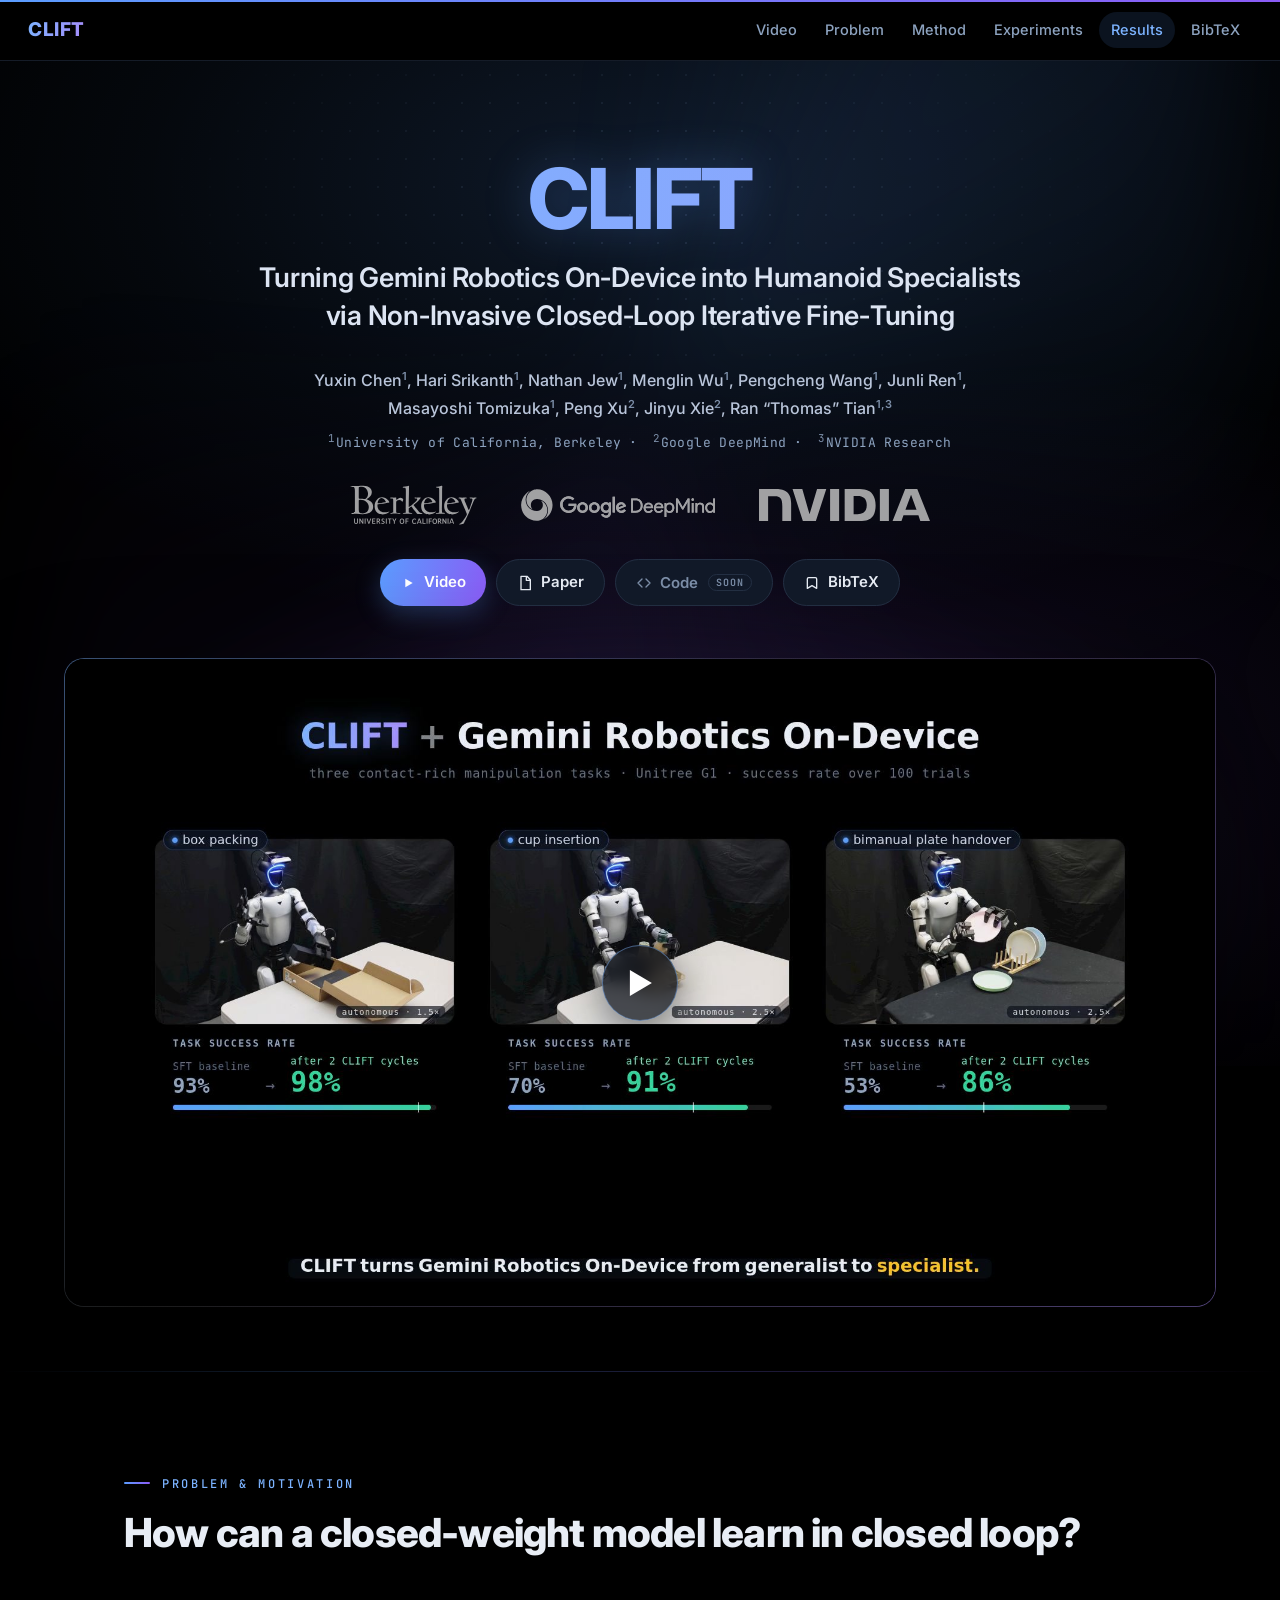
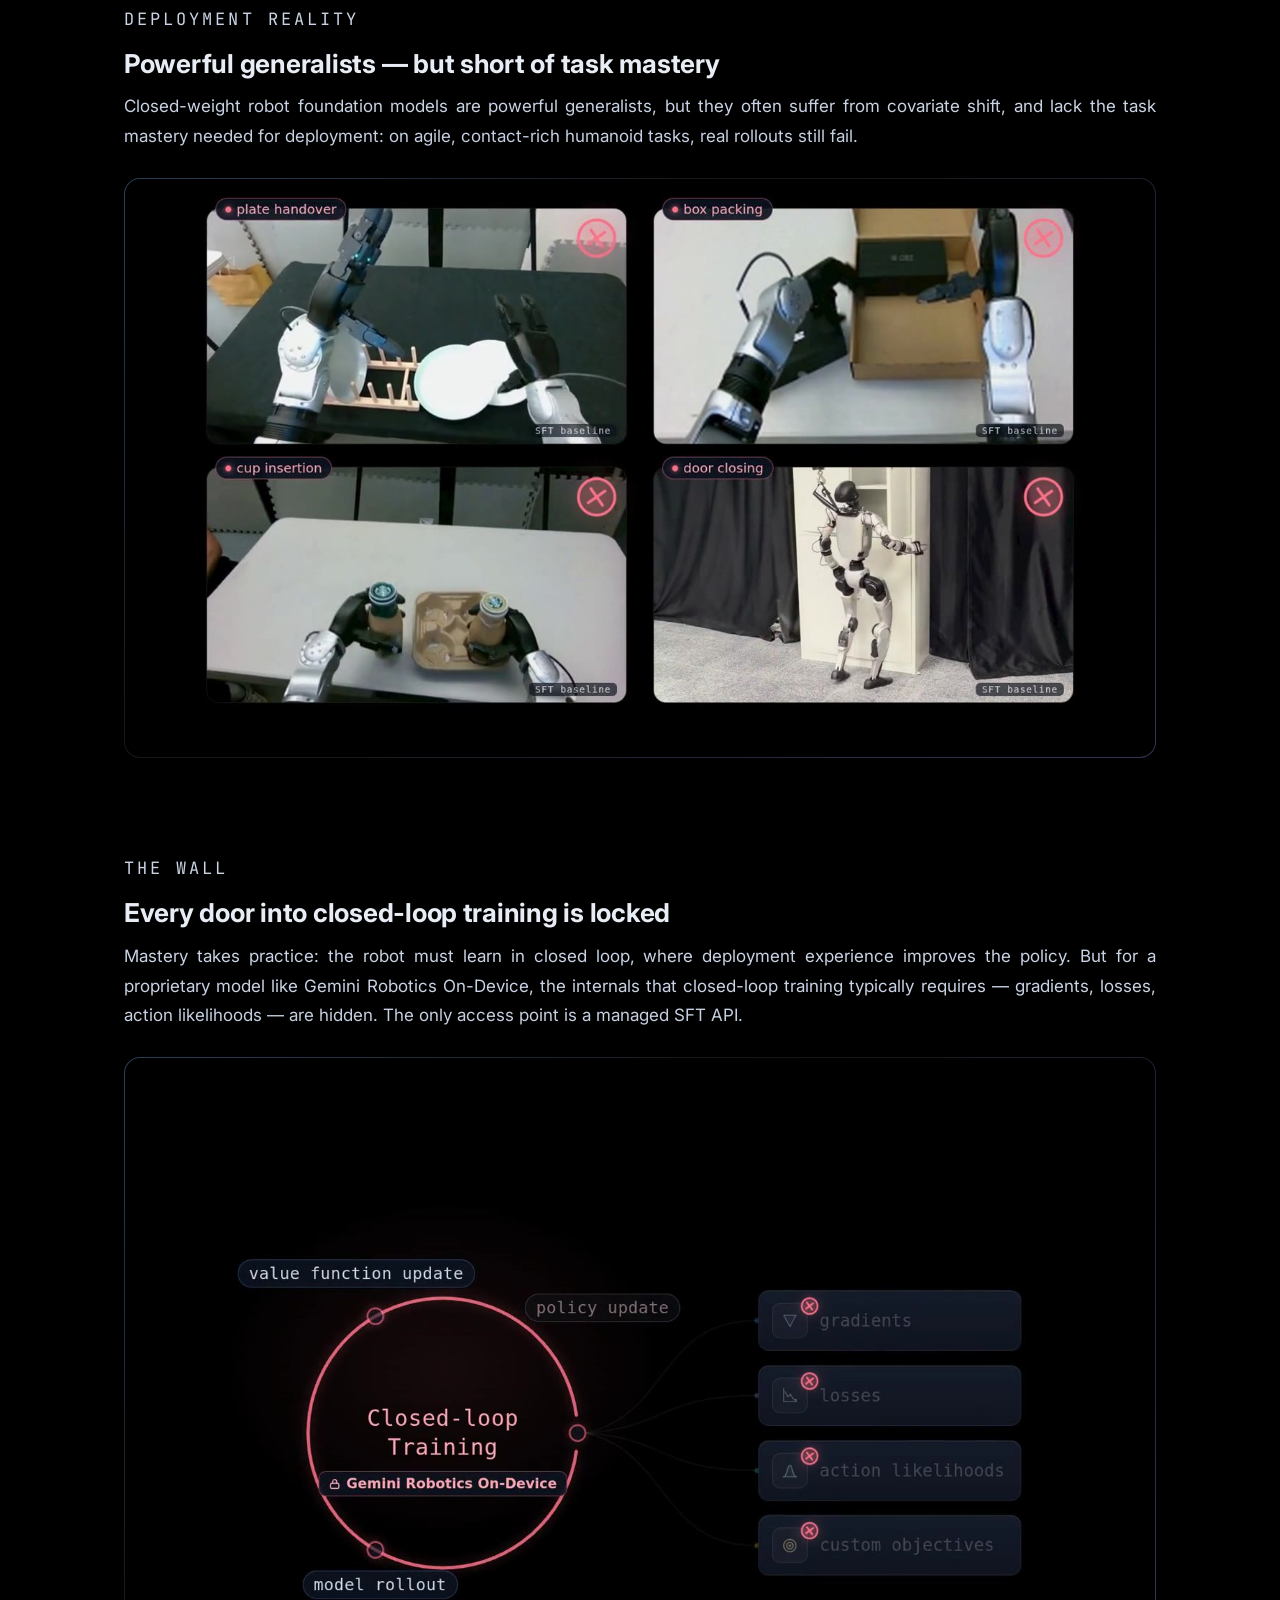
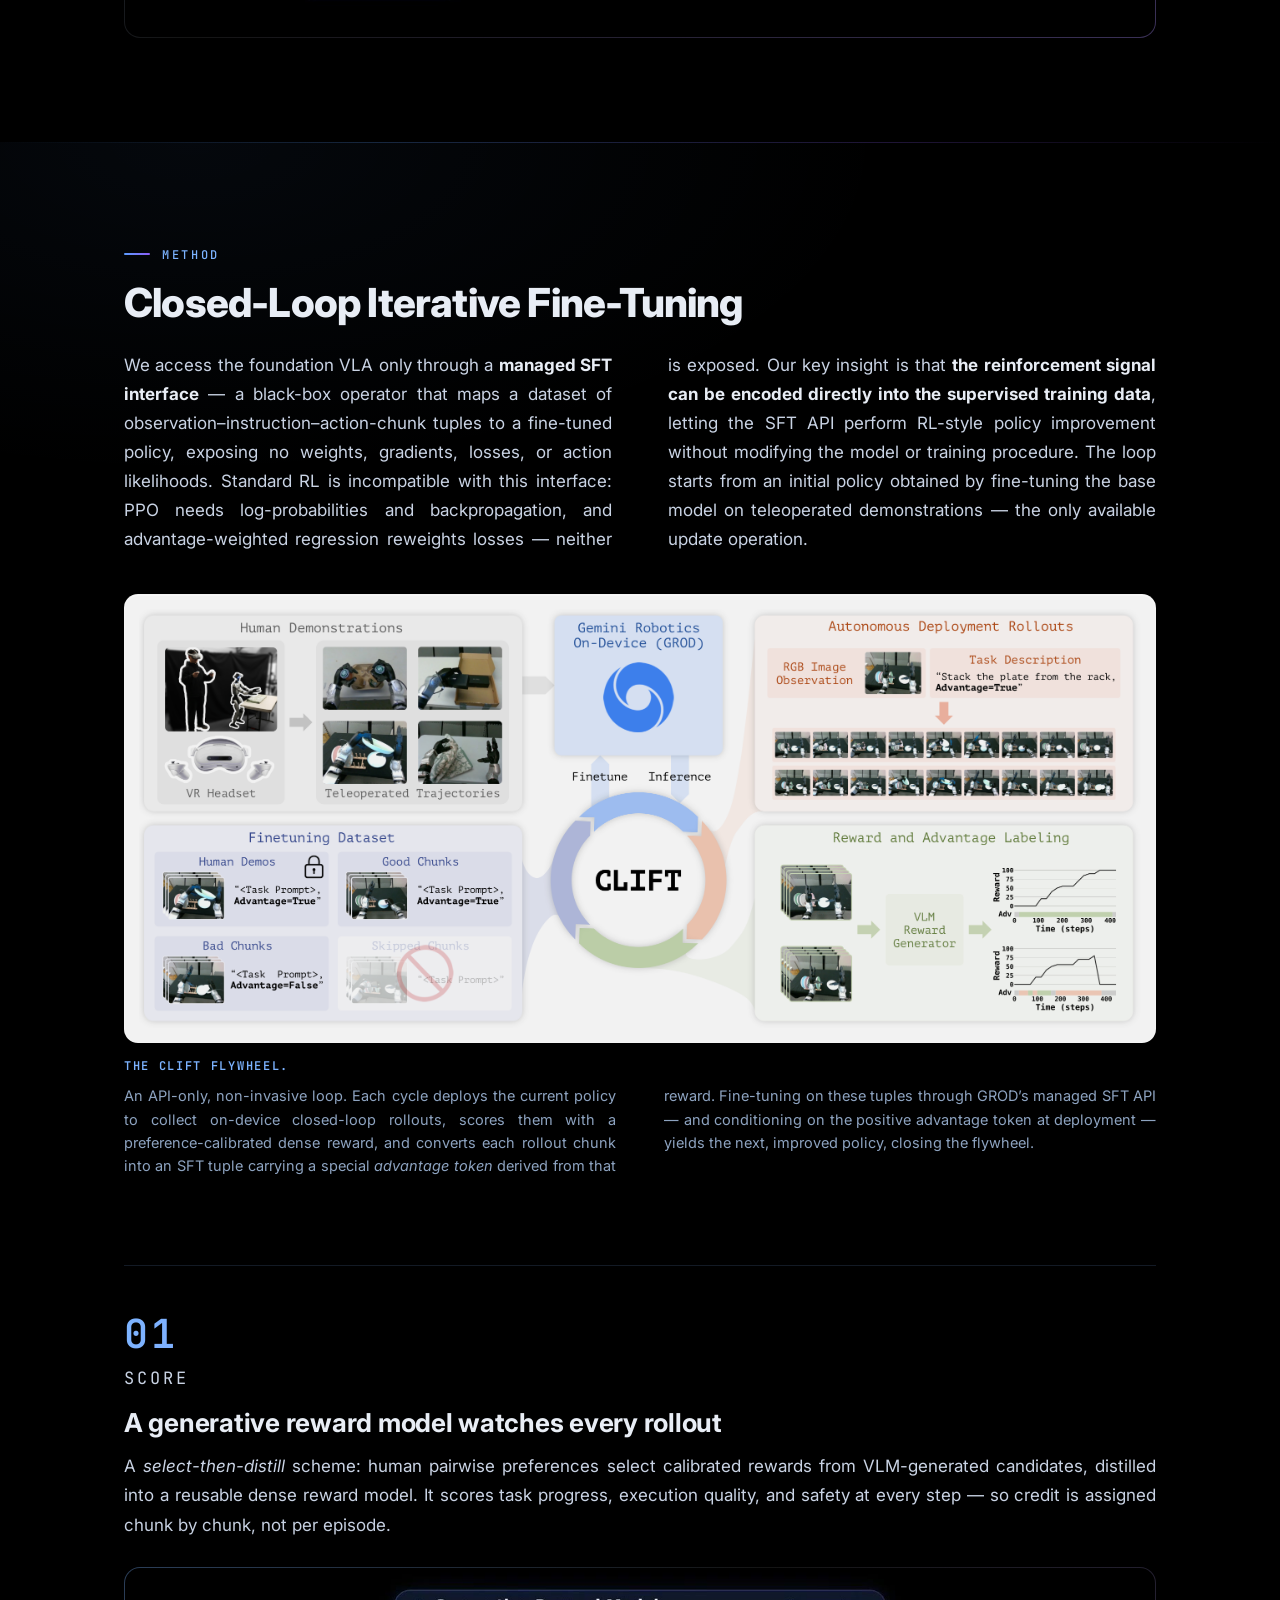
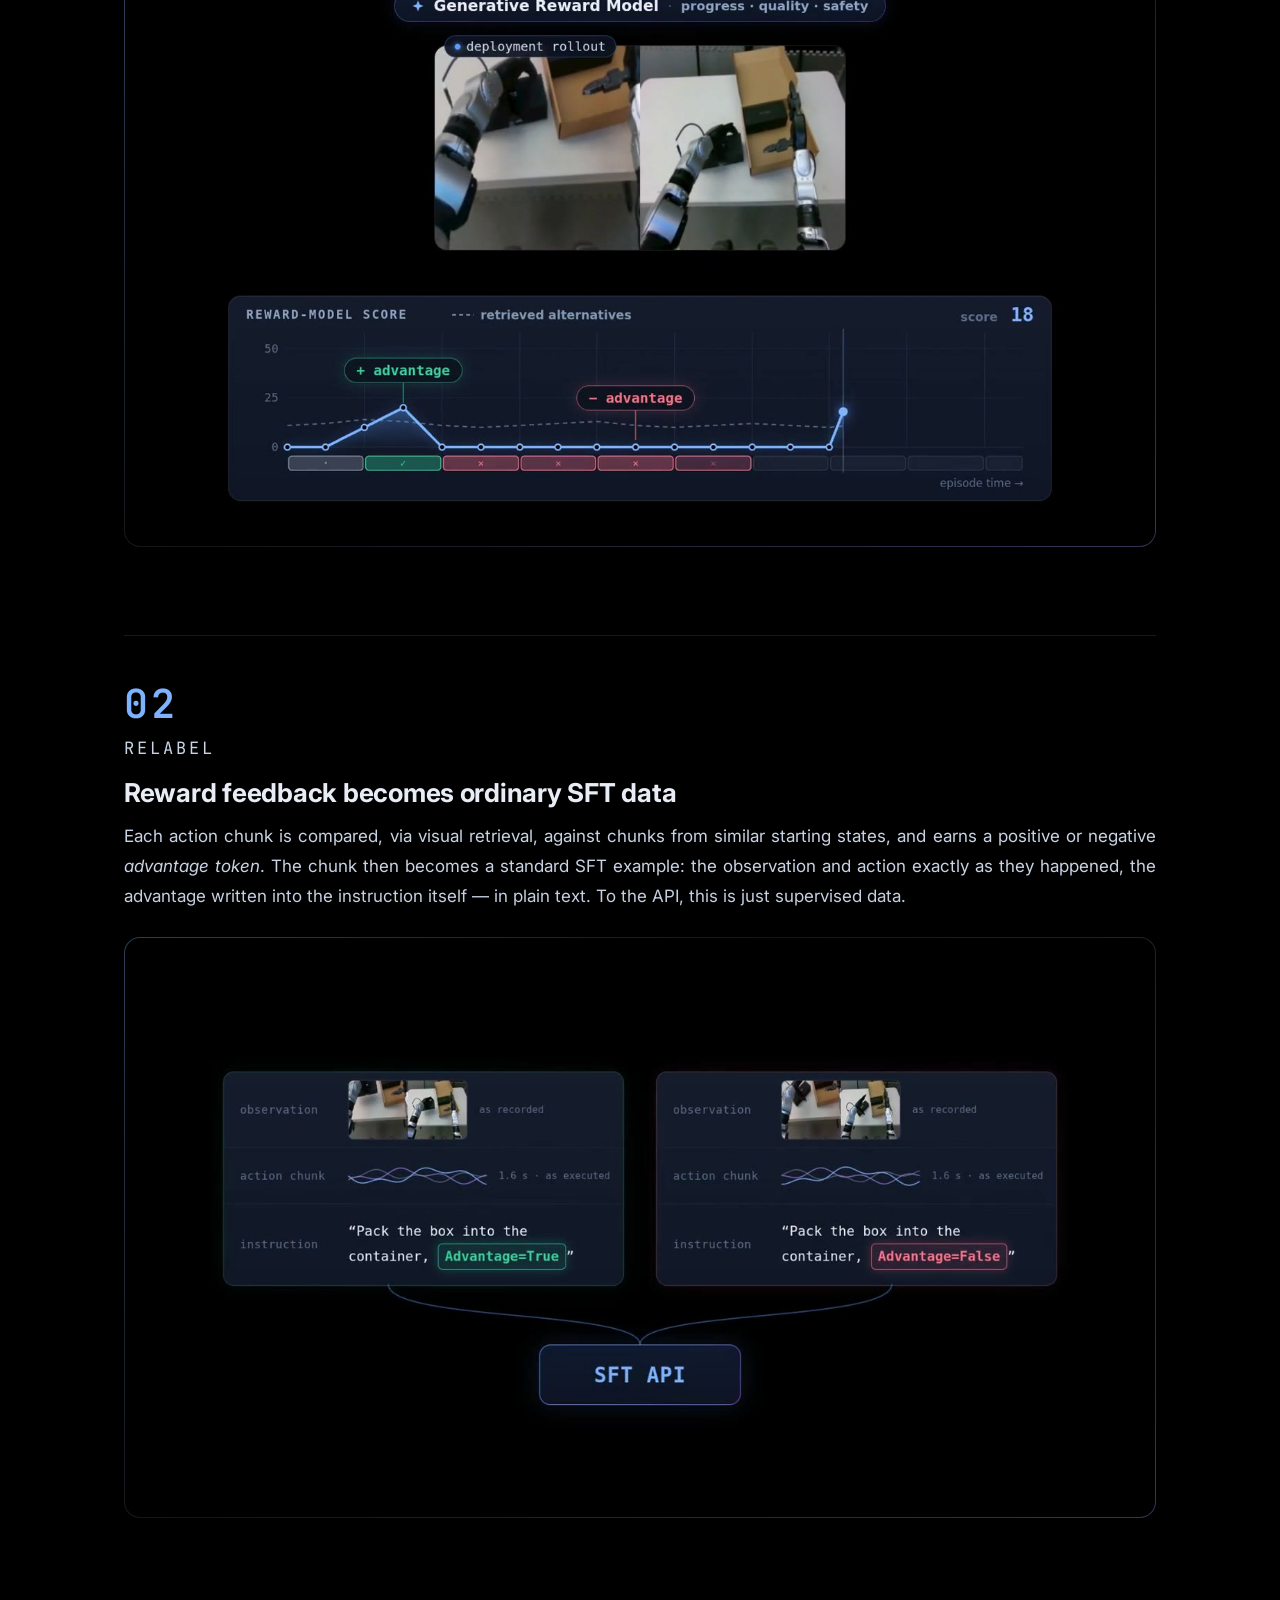
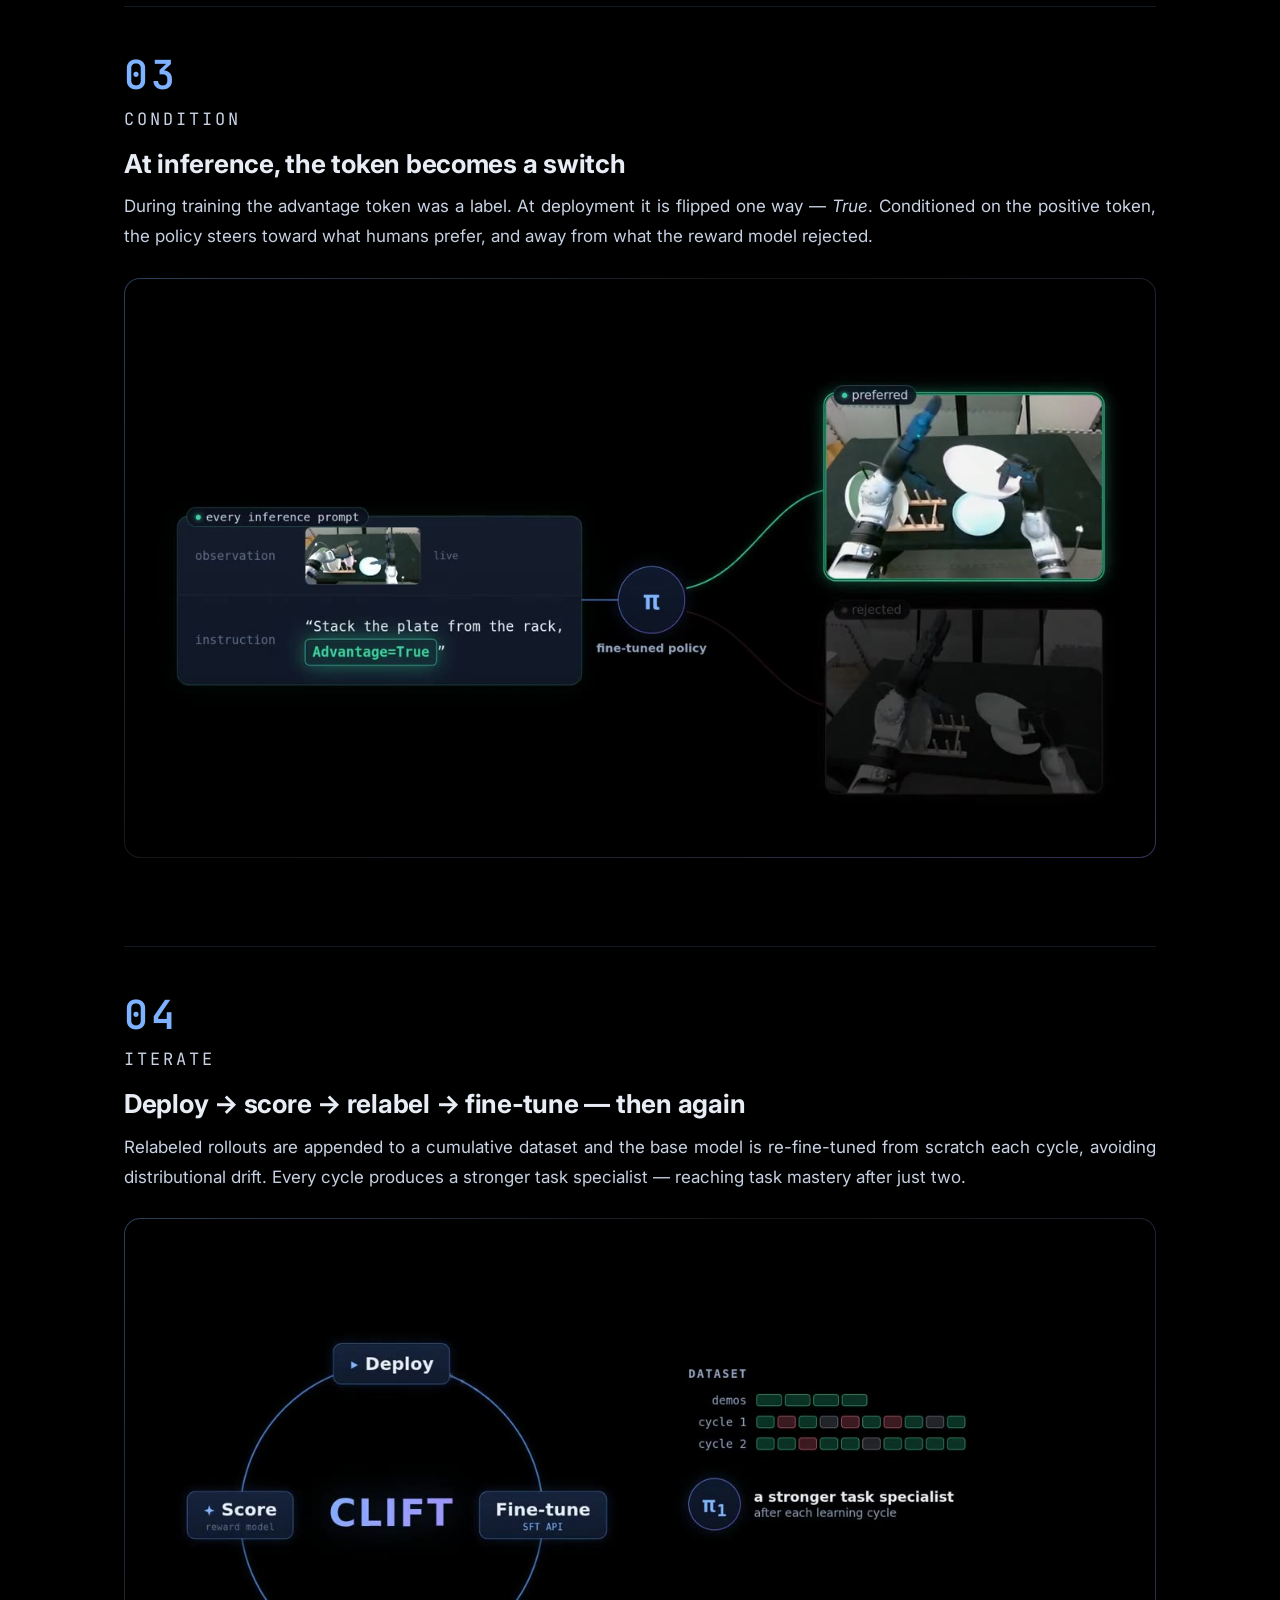
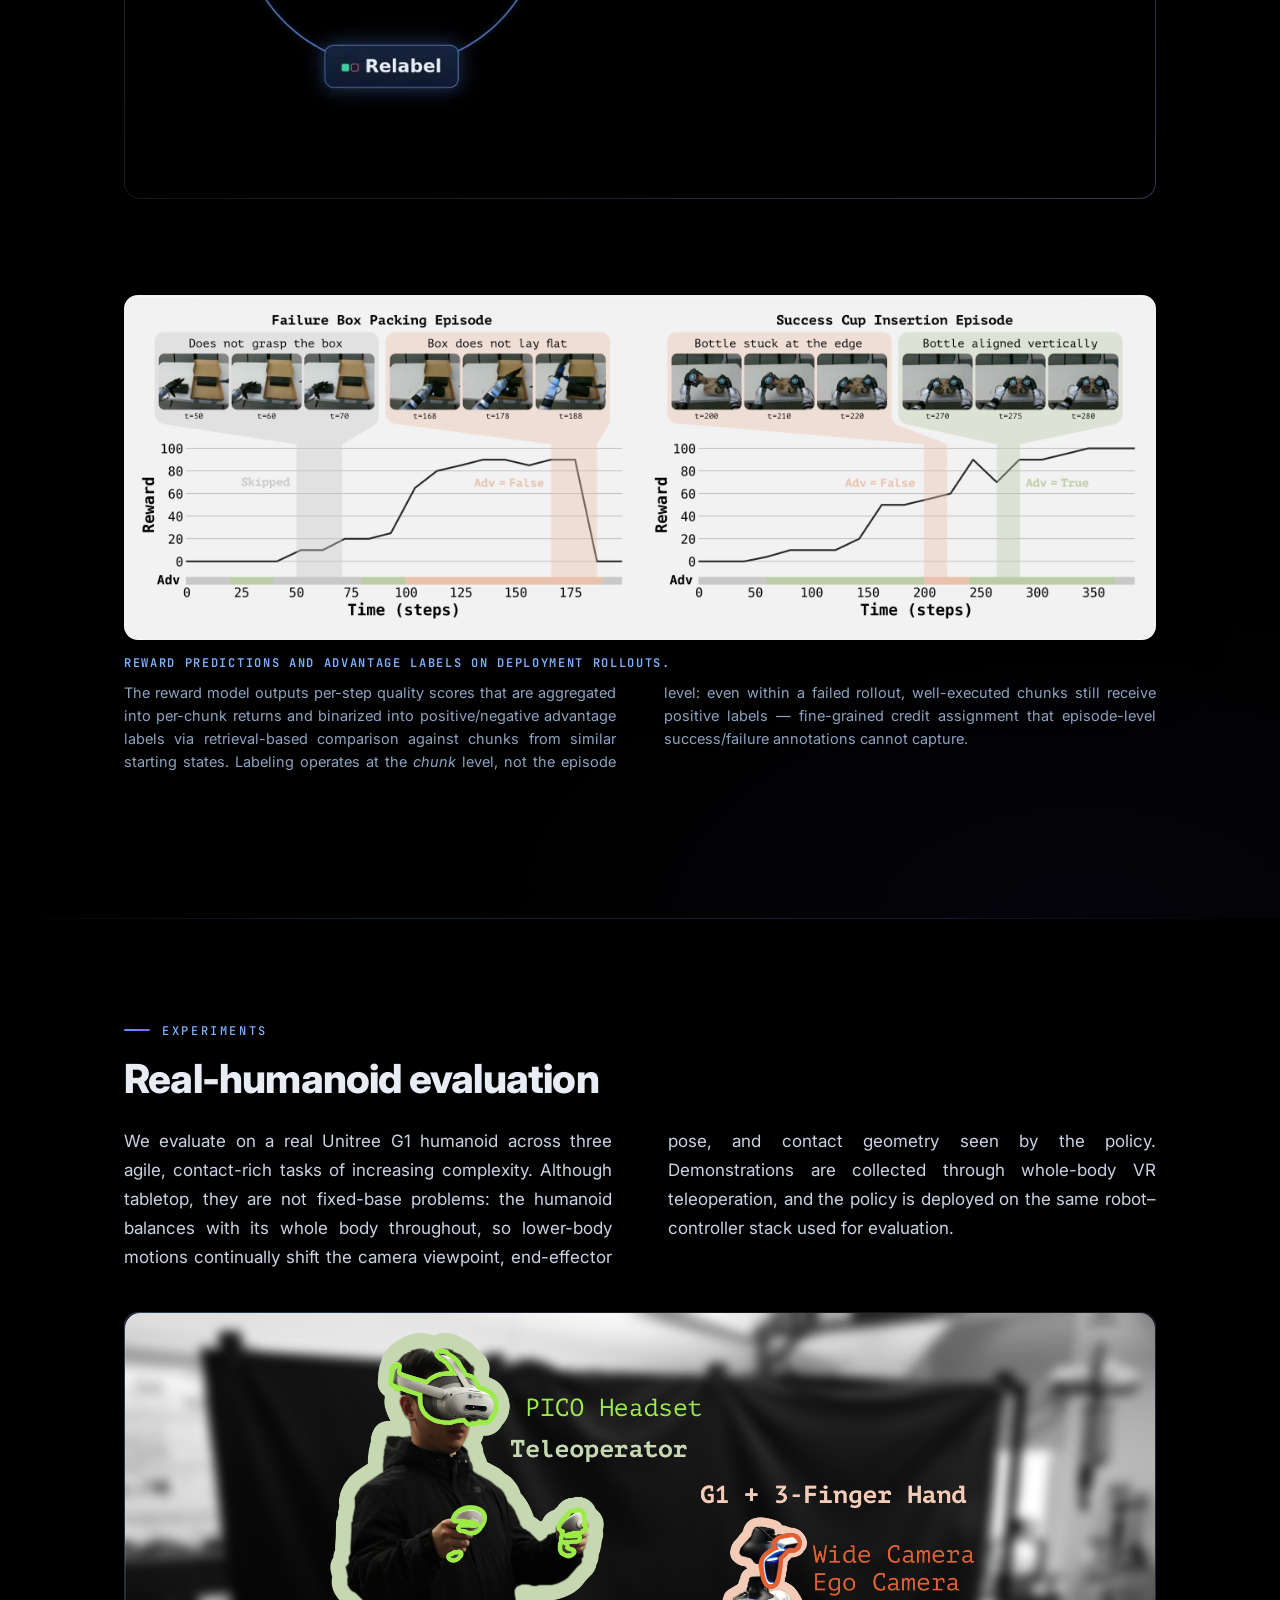
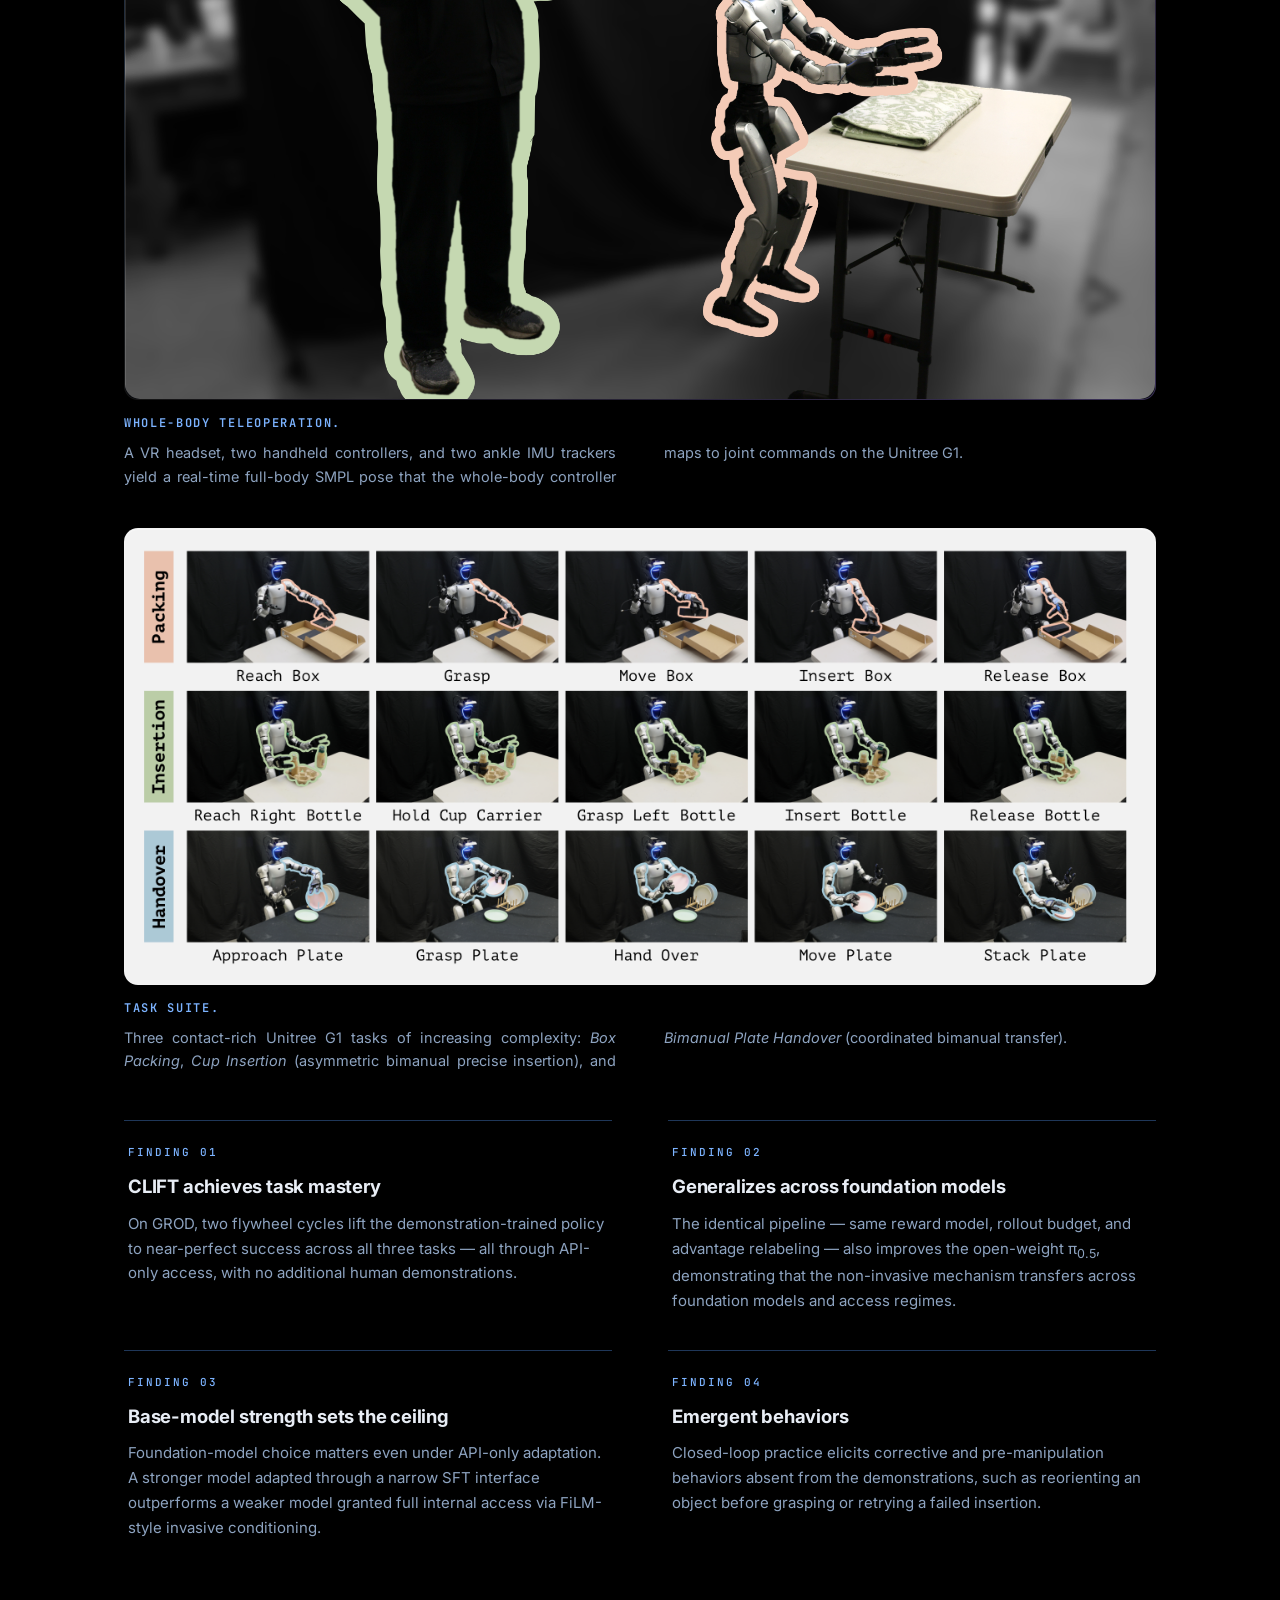
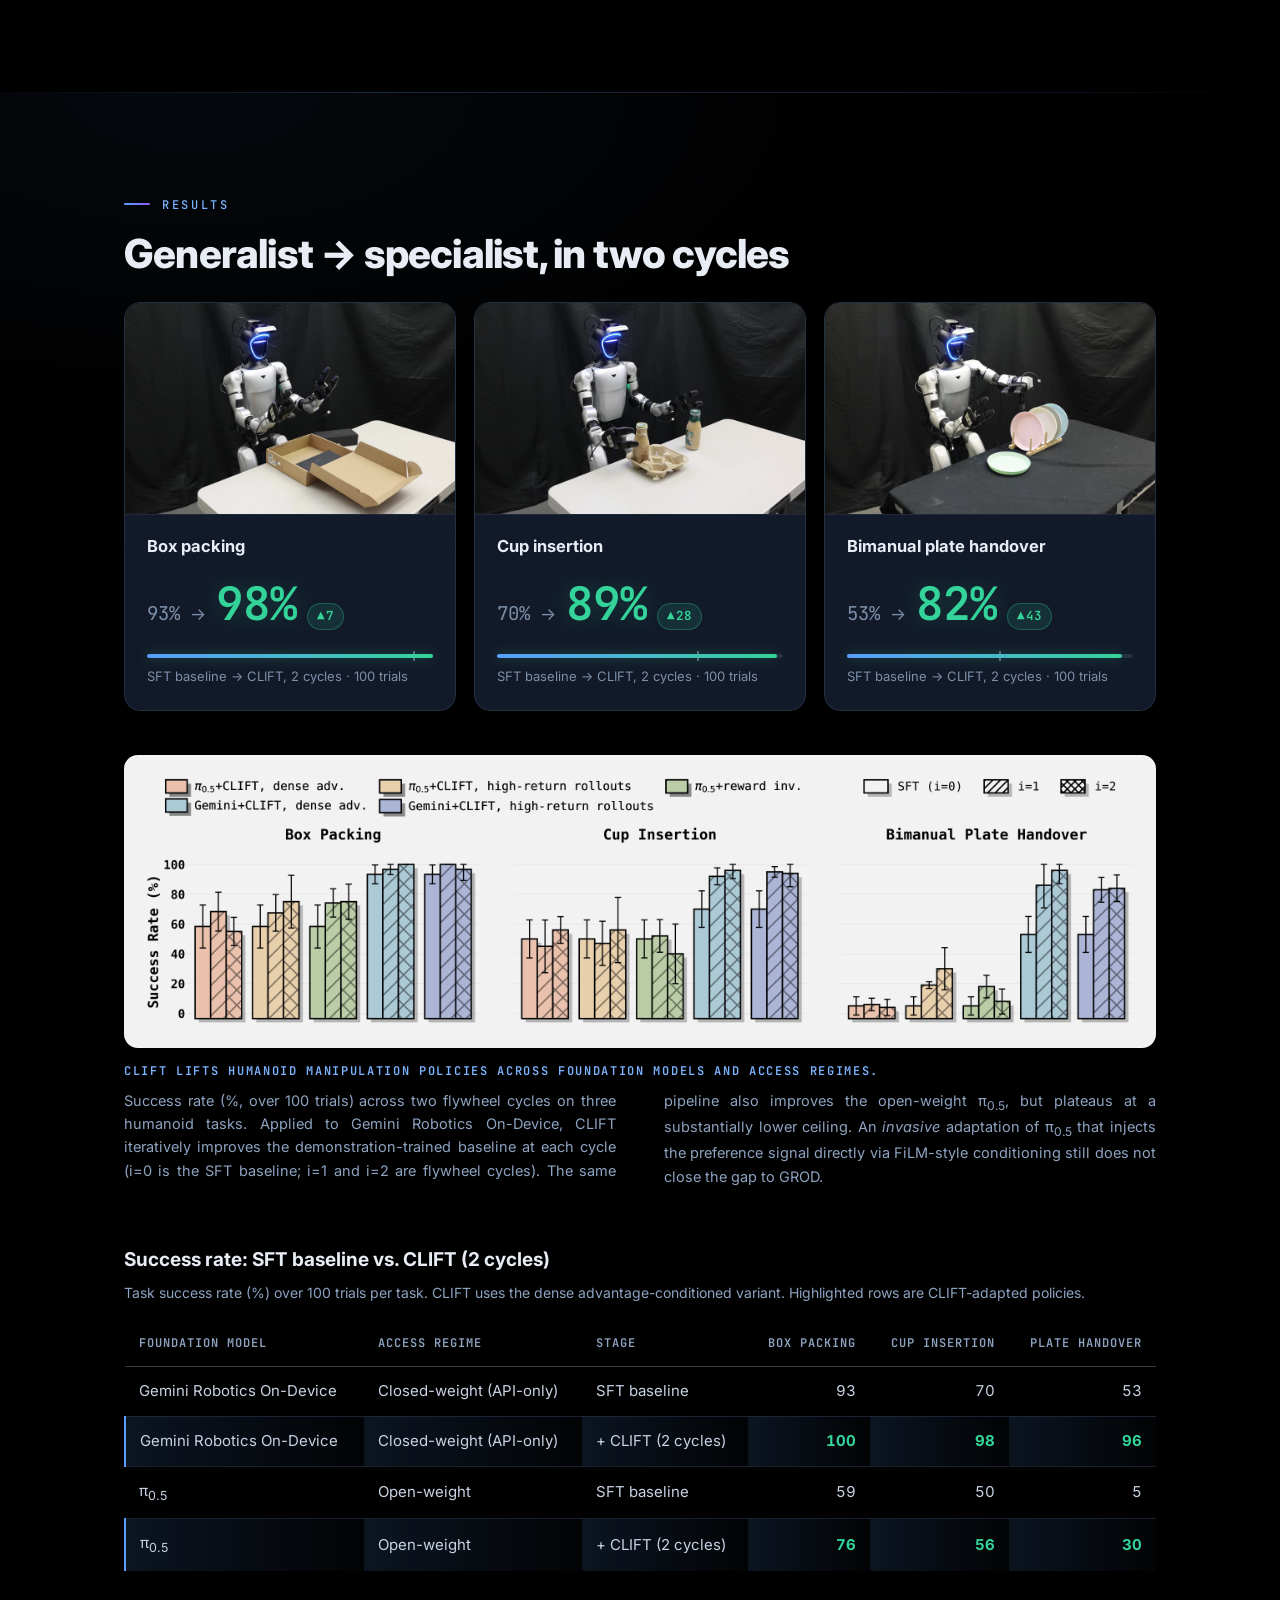
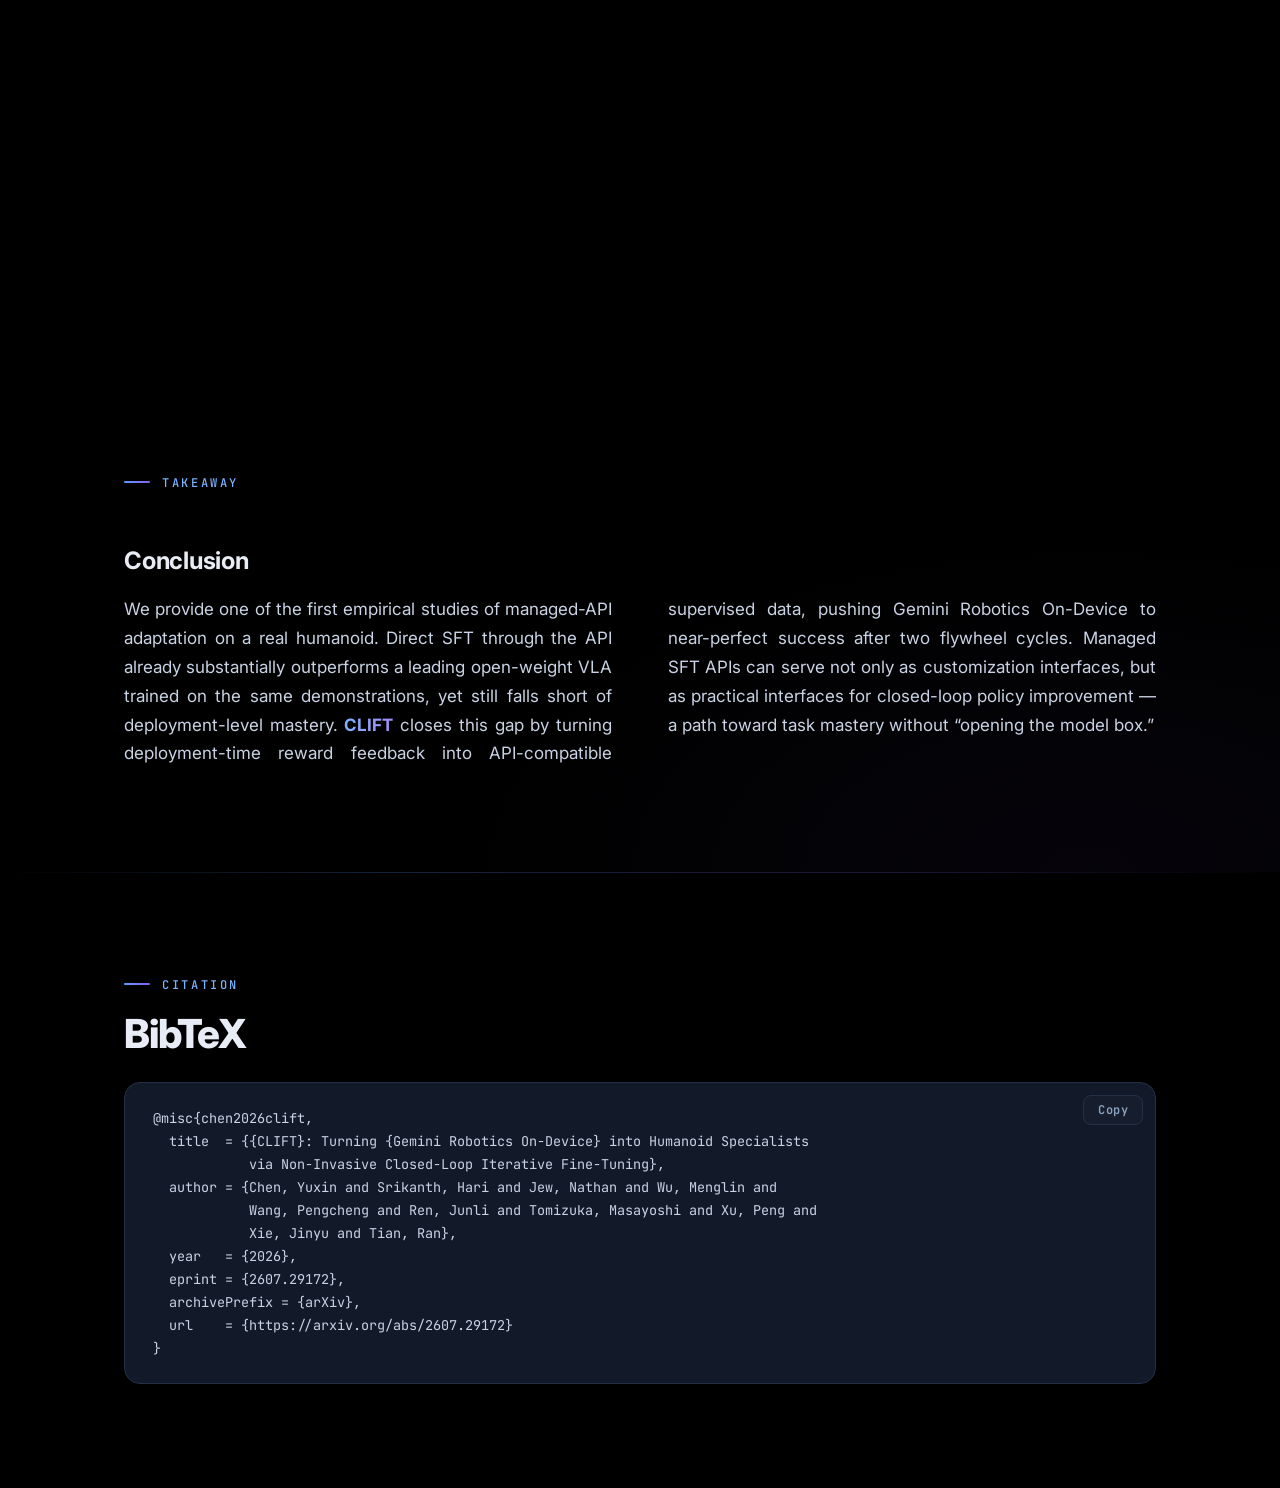
==== commit bddb2054: "Round 2: black background, affiliation logos, design-panel refinements - Pure black background match" ====
--- a/index.html
+++ b/index.html
@@ -24,13 +24,14 @@
   <link rel="preconnect" href="https://fonts.gstatic.com" crossorigin>
   <link href="https://fonts.googleapis.com/css2?family=Inter:wght@400;500;600;700;800&family=JetBrains+Mono:wght@400;500;600&display=swap" rel="stylesheet">
 
-  <link rel="stylesheet" href="./static/css/index.css">
+  <link rel="stylesheet" href="./static/css/index.css?v=20260802">
   <link rel="icon" href="data:image/svg+xml,%3Csvg xmlns='http://www.w3.org/2000/svg' viewBox='0 0 32 32'%3E%3Cdefs%3E%3ClinearGradient id='g' x1='0' y1='0' x2='1' y2='1'%3E%3Cstop offset='0' stop-color='%237cb3ff'/%3E%3Cstop offset='1' stop-color='%23a78bfa'/%3E%3C/linearGradient%3E%3C/defs%3E%3Crect width='32' height='32' rx='7' fill='%230b0f17'/%3E%3Cpath d='M21.5 11.2a6.4 6.4 0 1 0 0 9.6' fill='none' stroke='url(%23g)' stroke-width='3.2' stroke-linecap='round'/%3E%3C/svg%3E">
 
-  <script defer src="./static/js/index.js"></script>
+  <script defer src="./static/js/index.js?v=20260802"></script>
 </head>
 <body>
 
+<div class="progress" aria-hidden="true"></div>
 <nav class="nav" aria-label="Page navigation">
   <a class="nav-brand" href="#top">CLIFT</a>
   <div class="nav-links">
@@ -66,6 +67,12 @@
         <sup>2</sup>Google DeepMind&ensp;&middot;&ensp;
         <sup>3</sup>NVIDIA Research
       </p>
+
+      <div class="logo-row" aria-hidden="true">
+        <img src="./static/images/logo_berkeley.svg" alt="" class="logo logo-cal">
+        <img src="./static/images/logo_gdm.svg" alt="" class="logo logo-gdm">
+        <img src="./static/images/logo_nvidia.svg" alt="" class="logo logo-nv">
+      </div>
 
       <div class="links" role="group" aria-label="Paper links">
         <a class="btn btn-primary" href="#film">
@@ -288,7 +295,7 @@
       </div>
 
       <figure class="figure reveal">
-          <div class="figure-plate">
+          <div class="figure-plate figure-plate--photo">
             <img src="./static/images/teleop.png" loading="lazy"
                  alt="Whole-body teleoperation setup: an operator in a VR headset and controllers driving a Unitree G1 humanoid.">
           </div>
@@ -366,6 +373,7 @@
               <span class="num-final" data-count="100" data-from="93">100%</span>
               <span class="num-delta">&#9650;&#8202;7</span>
             </p>
+            <div class="task-bar" aria-hidden="true"><span class="task-bar-notch" style="left: 93%"></span><i class="task-bar-fill" style="--w: 100%"></i></div>
             <p class="task-sub">SFT baseline &rarr; CLIFT, 2 cycles &middot; 100 trials</p>
           </div>
         </article>
@@ -382,6 +390,7 @@
               <span class="num-final" data-count="98" data-from="70">98%</span>
               <span class="num-delta">&#9650;&#8202;28</span>
             </p>
+            <div class="task-bar" aria-hidden="true"><span class="task-bar-notch" style="left: 70%"></span><i class="task-bar-fill" style="--w: 98%"></i></div>
             <p class="task-sub">SFT baseline &rarr; CLIFT, 2 cycles &middot; 100 trials</p>
           </div>
         </article>
@@ -398,6 +407,7 @@
               <span class="num-final" data-count="96" data-from="53">96%</span>
               <span class="num-delta">&#9650;&#8202;43</span>
             </p>
+            <div class="task-bar" aria-hidden="true"><span class="task-bar-notch" style="left: 53%"></span><i class="task-bar-fill" style="--w: 96%"></i></div>
             <p class="task-sub">SFT baseline &rarr; CLIFT, 2 cycles &middot; 100 trials</p>
           </div>
         </article>
--- a/static/css/index.css
+++ b/static/css/index.css
@@ -4,7 +4,7 @@
    ========================================================================== */
 
 :root {
-  --bg: #0b0f17;
+  --bg: #000000;
   --surface: #121a29;
   --surface-2: #161e2e;
   --border: #243044;
@@ -61,7 +61,7 @@
   align-items: center;
   justify-content: space-between;
   padding: 12px 28px;
-  background: rgba(11, 15, 23, 0.82);
+  background: rgba(0, 0, 0, 0.82);
   backdrop-filter: blur(12px);
   -webkit-backdrop-filter: blur(12px);
   border-bottom: 1px solid rgba(36, 48, 68, 0.6);
@@ -87,6 +87,23 @@
   transition: color 0.15s, background 0.15s;
 }
 .nav-links a:hover { color: var(--text); background: rgba(91, 157, 255, 0.10); }
+.nav-links a.active { color: var(--brand-bright); background: rgba(91, 157, 255, 0.12); }
+.nav.scrolled { background: rgba(0, 0, 0, 0.93); box-shadow: 0 10px 30px rgba(0, 0, 0, 0.35); }
+@supports (animation-timeline: scroll()) {
+  .progress {
+    position: fixed;
+    top: 0;
+    left: 0;
+    right: 0;
+    height: 2px;
+    z-index: 60;
+    transform-origin: 0 50%;
+    background: linear-gradient(90deg, var(--brand), var(--brand2));
+    animation: growX linear both;
+    animation-timeline: scroll(root);
+  }
+  @keyframes growX { from { transform: scaleX(0); } to { transform: scaleX(1); } }
+}
 
 /* ---------------- hero ---------------- */
 
@@ -99,10 +116,34 @@
 .hero-glow {
   position: absolute;
   inset: 0 0 -420px;
+  overflow: hidden;
   pointer-events: none;
   background:
     radial-gradient(1100px 620px at 50% 12%, rgba(91, 157, 255, 0.16) 0%, rgba(91, 157, 255, 0.05) 45%, transparent 74%),
     radial-gradient(900px 560px at 76% 70%, rgba(139, 92, 246, 0.11) 0%, transparent 72%);
+}
+.hero-glow::after {
+  content: '';
+  position: absolute;
+  left: 50%;
+  top: -260px;
+  width: 1200px;
+  height: 1200px;
+  margin-left: -600px;
+  background: conic-gradient(from 0deg, transparent, rgba(91, 157, 255, 0.09) 12%, transparent 32%, rgba(139, 92, 246, 0.08) 55%, transparent 78%);
+  filter: blur(64px);
+  animation: heroSpin 42s linear infinite;
+}
+@keyframes heroSpin { to { transform: rotate(1turn); } }
+.hero::before {
+  content: '';
+  position: absolute;
+  inset: 0;
+  pointer-events: none;
+  background-image: radial-gradient(rgba(141, 163, 192, 0.12) 1px, transparent 1px);
+  background-size: 28px 28px;
+  mask-image: radial-gradient(640px 340px at 50% 26%, #000 20%, transparent 75%);
+  -webkit-mask-image: radial-gradient(640px 340px at 50% 26%, #000 20%, transparent 75%);
 }
 .hero .container { position: relative; }
 
@@ -124,6 +165,12 @@
   letter-spacing: -0.03em;
   line-height: 1;
   margin-bottom: 18px;
+  background-size: 220% 100%;
+  animation: sheen 7s ease-in-out infinite alternate;
+}
+@keyframes sheen {
+  from { background-position: 0% 50%; }
+  to { background-position: 100% 50%; }
 }
 .title-deck {
   display: block;
@@ -162,6 +209,21 @@
   color: var(--text-dim);
 }
 .affils sup { color: var(--text-faint); }
+
+.logo-row {
+  display: flex;
+  align-items: center;
+  justify-content: center;
+  gap: 44px;
+  margin: 0 0 34px;
+}
+.logo {
+  filter: brightness(0) invert(0.78);
+  opacity: 0.8;
+}
+.logo-cal { height: 40px; }
+.logo-gdm { height: 32px; }
+.logo-nv { height: 32px; }
 
 .links {
   display: flex;
@@ -218,15 +280,8 @@
 
 /* ---------------- sections ---------------- */
 
-.section { padding: 104px 0; }
-.section-alt {
-  position: relative;
-  border: 0;
-  background:
-    radial-gradient(1000px 480px at 15% 0%, rgba(91, 157, 255, 0.05), transparent 70%),
-    radial-gradient(900px 480px at 85% 100%, rgba(139, 92, 246, 0.045), transparent 70%);
-}
-.section-alt::before {
+.section { padding: 104px 0; position: relative; }
+.section:not(#film)::before {
   content: '';
   position: absolute;
   top: 0;
@@ -235,6 +290,23 @@
   height: 1px;
   background: linear-gradient(90deg, transparent, rgba(91, 157, 255, 0.22) 30%, rgba(139, 92, 246, 0.22) 70%, transparent);
 }
+.section-alt {
+  border: 0;
+  background:
+    radial-gradient(1000px 480px at 15% 0%, rgba(91, 157, 255, 0.05), transparent 70%),
+    radial-gradient(900px 480px at 85% 100%, rgba(139, 92, 246, 0.045), transparent 70%);
+}
+.section-kicker::before {
+  content: '';
+  display: inline-block;
+  width: 26px;
+  height: 2px;
+  margin-right: 12px;
+  vertical-align: 4px;
+  border-radius: 1px;
+  background: linear-gradient(90deg, var(--brand), var(--brand2));
+}
+.prose .section-kicker { color: var(--brand-bright); margin: 0 0 14px; text-align: left; }
 .section-kicker {
   margin: 0 0 14px;
   font-family: var(--mono);
@@ -254,6 +326,15 @@
 .sub-title { font-size: 24px; font-weight: 700; letter-spacing: -0.01em; margin: 48px 0 14px; }
 
 .prose p { margin: 0 0 18px; color: #c9d3e4; line-height: 1.7; text-align: justify; hyphens: auto; }
+.prose p:not(.section-kicker) {
+  column-count: 2;
+  column-gap: 56px;
+  column-fill: balance;
+  widows: 2;
+  orphans: 2;
+  -webkit-hyphenate-limit-chars: 7 4 3;
+  hyphenate-limit-chars: 7 4 3;
+}
 .prose p:last-child { margin-bottom: 0; }
 .prose strong { color: var(--text); }
 
@@ -261,7 +342,7 @@
 
 /* ---------------- film ---------------- */
 
-#film.section { padding: 12px 0 96px; }
+#film.section { padding: 12px 0 64px; }
 #film .container { max-width: 1200px; position: relative; }
 #film .container::before {
   content: '';
@@ -271,6 +352,31 @@
   background: radial-gradient(55% 55% at 50% 38%, rgba(91, 157, 255, 0.20), rgba(139, 92, 246, 0.12) 55%, transparent 78%);
   filter: blur(56px);
 }
+.film-frame { position: relative; }
+.film-play { position: absolute; inset: 0; z-index: 2; display: flex; align-items: center; justify-content: center; background: transparent; border: 0; cursor: pointer; }
+.film-play span {
+  position: relative;
+  width: 76px;
+  height: 76px;
+  border-radius: 50%;
+  background: rgba(11, 15, 23, 0.72);
+  backdrop-filter: blur(8px);
+  -webkit-backdrop-filter: blur(8px);
+  border: 1px solid rgba(124, 179, 255, 0.45);
+  box-shadow: 0 12px 40px rgba(0, 0, 0, 0.5);
+  transition: transform 0.2s ease;
+}
+.film-play span::after {
+  content: '';
+  position: absolute;
+  left: 50%;
+  top: 50%;
+  transform: translate(-46%, -50%);
+  border-style: solid;
+  border-width: 13px 0 13px 22px;
+  border-color: transparent transparent transparent #fff;
+}
+.film-play:hover span { transform: scale(1.06); }
 .film-frame {
   margin: 0;
   border-radius: 20px;
@@ -380,6 +486,15 @@
   box-shadow: inset 0 1px 0 rgba(255, 255, 255, 0.35), 0 24px 64px rgba(0, 0, 0, 0.45);
 }
 .figure-plate img { display: block; width: 100%; height: auto; border-radius: 8px; filter: brightness(0.95) saturate(1.03); }
+.figure-plate--photo {
+  padding: 0;
+  border: 1px solid transparent;
+  background:
+    linear-gradient(#05070c, #05070c) padding-box,
+    linear-gradient(135deg, rgba(124, 179, 255, 0.35), rgba(255, 255, 255, 0.08) 40%, rgba(167, 139, 250, 0.35)) border-box;
+  box-shadow: 0 24px 70px rgba(0, 0, 0, 0.5);
+}
+.figure-plate--photo img { border-radius: 15px; filter: none; }
 .figure figcaption {
   margin-top: 14px;
   font-size: 14.5px;
@@ -387,8 +502,24 @@
   color: var(--text-dim);
   text-align: justify;
   hyphens: auto;
-}
-.figure figcaption strong { color: var(--text); }
+  column-count: 2;
+  column-gap: 48px;
+  widows: 2;
+  orphans: 2;
+  -webkit-hyphenate-limit-chars: 7 4 3;
+  hyphenate-limit-chars: 7 4 3;
+}
+.figure figcaption strong {
+  column-span: all;
+  display: block;
+  margin: 0 0 8px;
+  font-family: var(--mono);
+  font-size: 12px;
+  font-weight: 600;
+  letter-spacing: 0.14em;
+  text-transform: uppercase;
+  color: var(--brand-bright);
+}
 
 .figure-row { display: grid; grid-template-columns: 1fr 1fr; gap: 28px; margin: 40px 0; }
 .figure-row .figure { margin: 0; display: flex; flex-direction: column; }
@@ -402,14 +533,27 @@
   grid-template-columns: repeat(2, 1fr);
   gap: 36px 56px;
   margin: 48px 0;
+  counter-reset: finding;
 }
 .card {
   background: transparent;
   border: 0;
-  border-top: 1px solid rgba(141, 163, 192, 0.22);
+  border-top: 1px solid rgba(91, 157, 255, 0.35);
   border-radius: 0;
   padding: 22px 4px 0;
   box-shadow: none;
+  counter-increment: finding;
+}
+.card::before {
+  content: 'Finding 0' counter(finding);
+  display: block;
+  font-family: var(--mono);
+  font-size: 11px;
+  font-weight: 500;
+  letter-spacing: 0.18em;
+  text-transform: uppercase;
+  color: var(--brand-bright);
+  margin-bottom: 10px;
 }
 .card-step {
   margin: 0 0 10px;
@@ -422,10 +566,10 @@
 .card-num {
   display: block;
   font-family: var(--mono);
-  font-size: 26px;
+  font-size: 40px;
   font-weight: 600;
   line-height: 1;
-  margin-bottom: 12px;
+  margin-bottom: 10px;
   background-image: linear-gradient(105deg, var(--brand-bright), var(--brand2-bright));
   -webkit-background-clip: text;
   background-clip: text;
@@ -454,7 +598,7 @@
   border-color: rgba(91, 157, 255, 0.4);
   box-shadow: 0 18px 44px rgba(0, 0, 0, 0.45);
 }
-.task-video { position: relative; aspect-ratio: 16 / 9; background: #000; }
+.task-video { position: relative; aspect-ratio: 25 / 16; background: #000; }
 .task-video video {
   position: absolute;
   inset: 0;
@@ -469,13 +613,27 @@
 .num-arrow { color: var(--text-faint); }
 .num-final {
   font-family: var(--mono);
-  font-size: 38px;
+  font-size: 46px;
   font-weight: 600;
   letter-spacing: -1px;
   color: var(--pos);
   font-variant-numeric: tabular-nums;
   text-shadow: 0 0 24px rgba(52, 211, 153, 0.25);
 }
+.task-bar { position: relative; height: 4px; border-radius: 999px; background: rgba(141, 163, 192, 0.16); margin: 12px 0 0; }
+.task-bar-fill {
+  position: absolute;
+  inset: 0 auto 0 0;
+  width: 0;
+  border-radius: 999px;
+  background: linear-gradient(90deg, var(--brand), var(--pos));
+  box-shadow: 0 0 12px rgba(52, 211, 153, 0.35);
+  transition: width 1.3s cubic-bezier(0.22, 1, 0.36, 1) 0.2s;
+}
+.task-card.reveal.in .task-bar-fill { width: var(--w); }
+.task-bar-notch { position: absolute; top: -3px; bottom: -3px; width: 2px; background: rgba(141, 163, 192, 0.55); }
+.task-card .num-delta { opacity: 0; transform: scale(0.8); transition: opacity 0.3s ease 1.5s, transform 0.3s ease 1.5s; }
+.task-card.reveal.in .num-delta { opacity: 1; transform: none; }
 .num-delta {
   font-family: var(--mono);
   font-size: 12.5px;
@@ -527,20 +685,24 @@
 /* ---------------- feature rows ---------------- */
 
 .feature { display: flex; flex-direction: column; margin: 96px 0 0; }
+.section-title + .feature { margin-top: 48px; }
+.feature + .figure { margin-top: 96px; }
+#method .feature { margin-top: 88px; border-top: 1px solid rgba(36, 48, 68, 0.55); padding-top: 48px; }
 .feature-copy {
   order: -1;
   margin: 0 0 26px;
 }
 .clip-frame {
+  aspect-ratio: 16 / 9;
   border-radius: 16px;
   overflow: hidden;
   border: 1px solid transparent;
   background:
-    linear-gradient(#05070c, #05070c) padding-box,
+    linear-gradient(#000, #000) padding-box,
     linear-gradient(135deg, rgba(124, 179, 255, 0.35), rgba(255, 255, 255, 0.08) 40%, rgba(167, 139, 250, 0.35)) border-box;
   box-shadow: 0 24px 70px rgba(0, 0, 0, 0.5);
 }
-.clip-frame video { display: block; width: 100%; height: auto; }
+.clip-frame video { display: block; width: 100%; height: 100%; object-fit: contain; }
 .feature-copy h3 {
   margin: 0 0 12px;
   font-size: 26px;
@@ -548,7 +710,7 @@
   letter-spacing: -0.01em;
   line-height: 1.3;
 }
-.feature-copy p { margin: 0; font-size: 17px; color: #c9d3e4; line-height: 1.75; text-align: justify; hyphens: auto; }
+.feature-copy p { margin: 0; font-size: 17px; color: #c9d3e4; line-height: 1.75; text-align: justify; hyphens: auto; -webkit-hyphenate-limit-chars: 7 4 3; hyphenate-limit-chars: 7 4 3; }
 .feature-copy .card-step { margin-bottom: 12px; }
 
 /* ---------------- scroll reveal ---------------- */
@@ -651,7 +813,12 @@
   .hero { padding: 64px 0 52px; }
   .authors { font-size: 15.5px; }
   .affils { font-size: 12.5px; }
-  .section { padding: 64px 0; }
+  .section { padding: 56px 0; }
+  .feature { margin: 48px 0 0; }
+  #method .feature { margin-top: 56px; padding-top: 36px; }
+  .figure { margin: 28px 0; }
+  .prose p:not(.section-kicker) { column-count: 1; }
+  .figure figcaption { column-count: 1; }
   .links { display: grid; grid-template-columns: 1fr 1fr; gap: 10px; max-width: 340px; margin: 0 auto; }
   .btn { justify-content: center; }
   .chant-pi { margin-left: 0; width: 100%; }
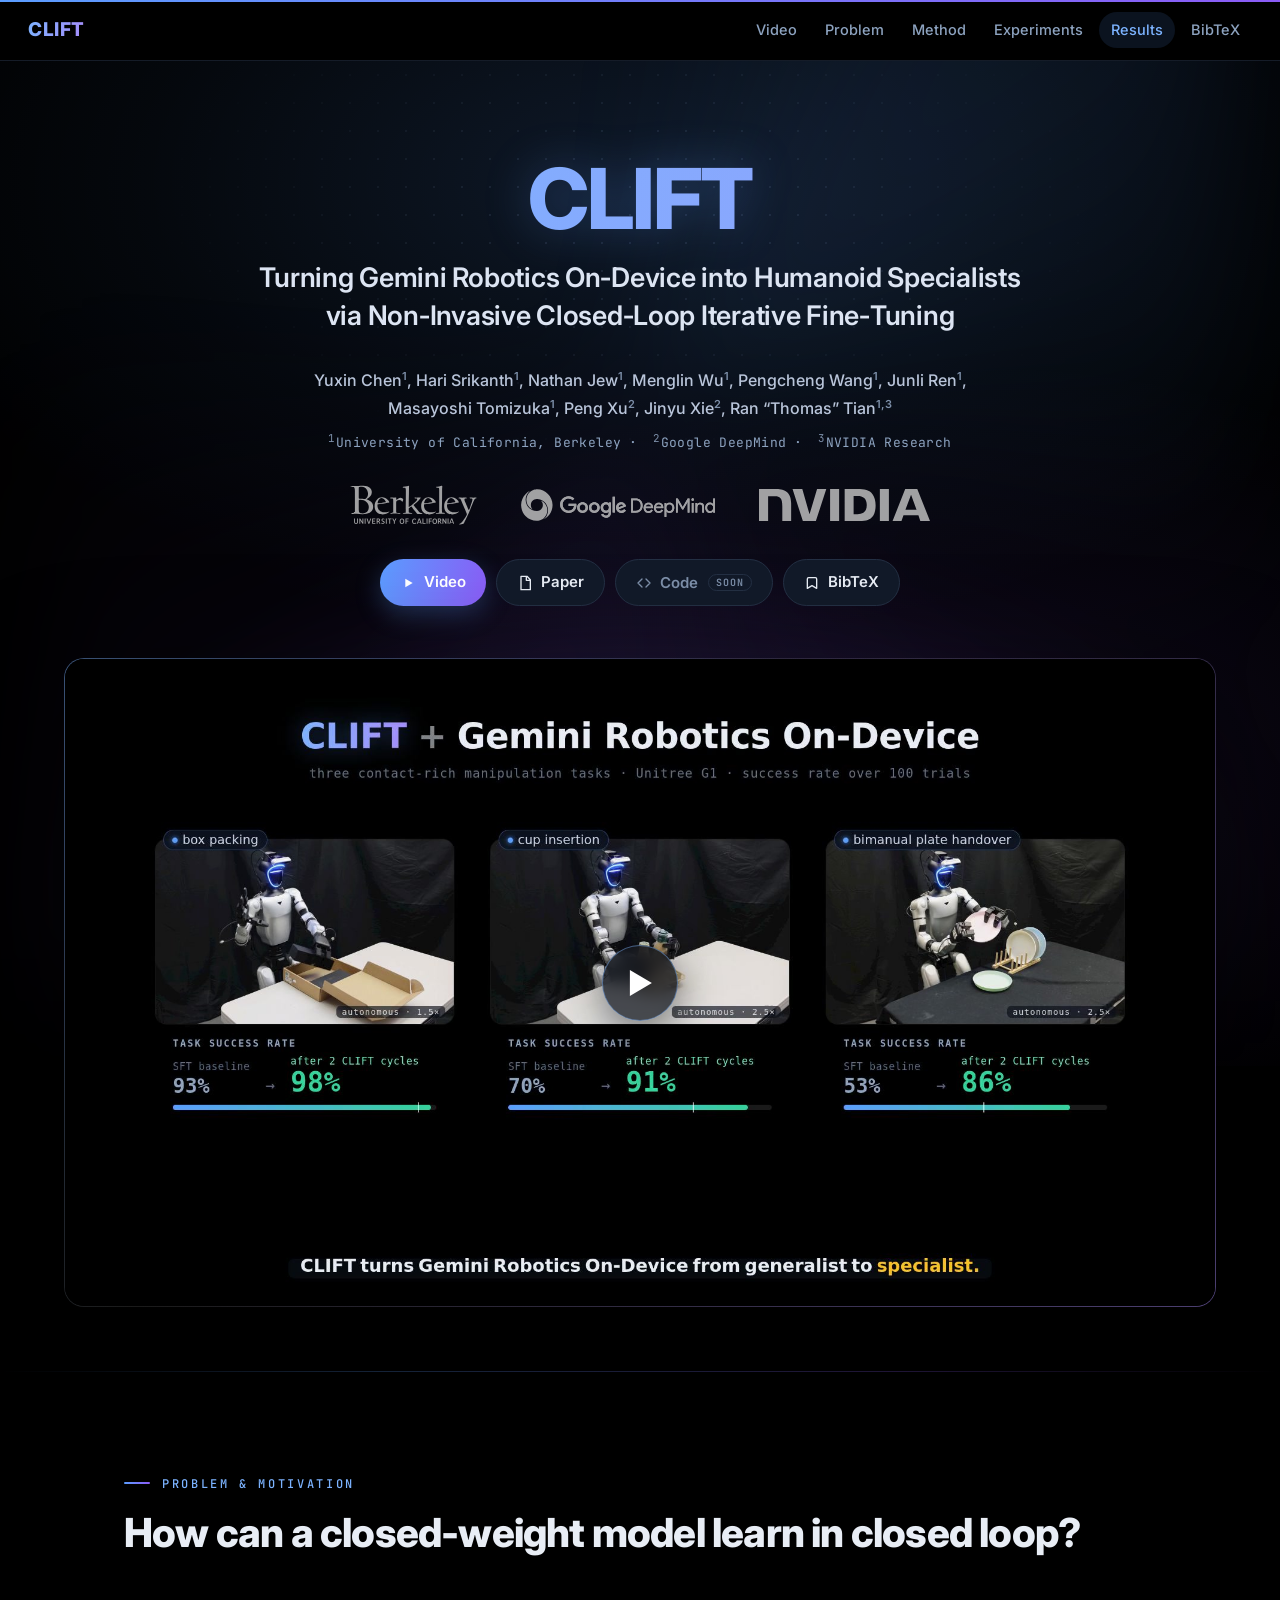
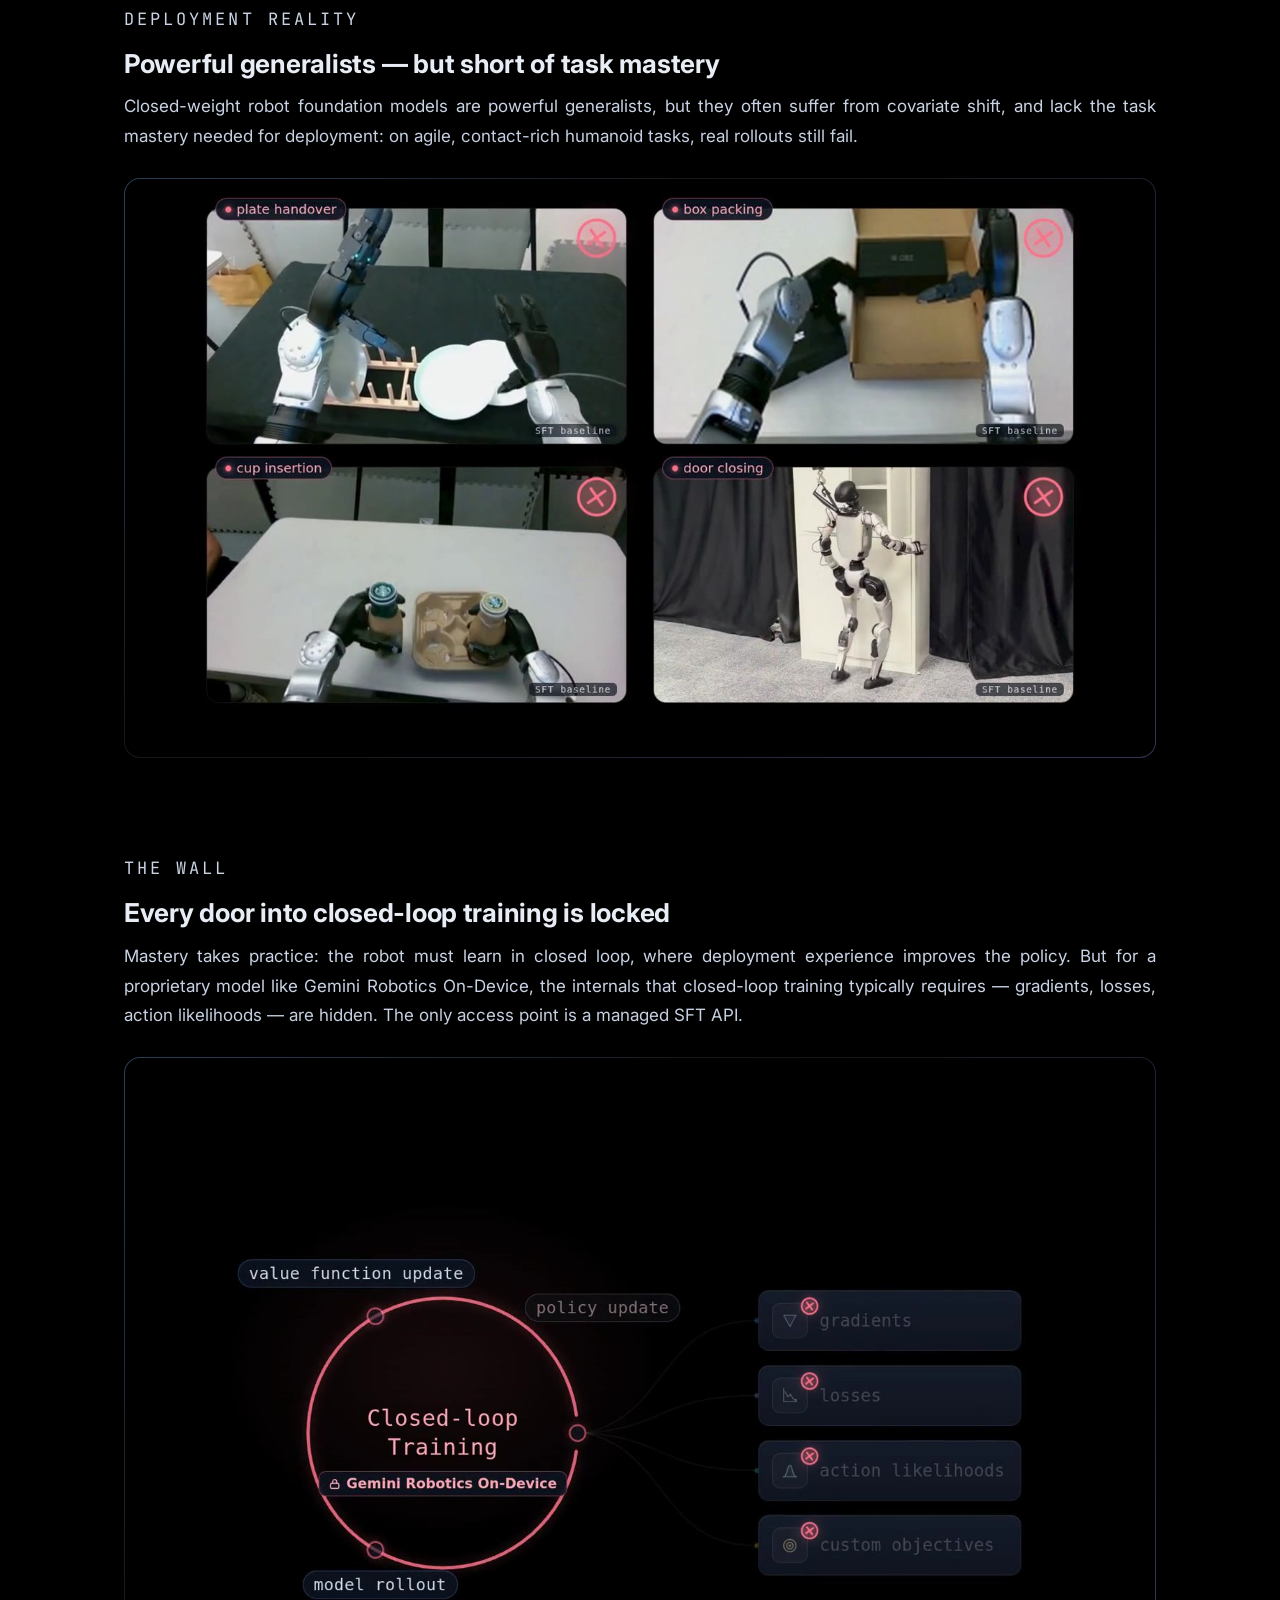
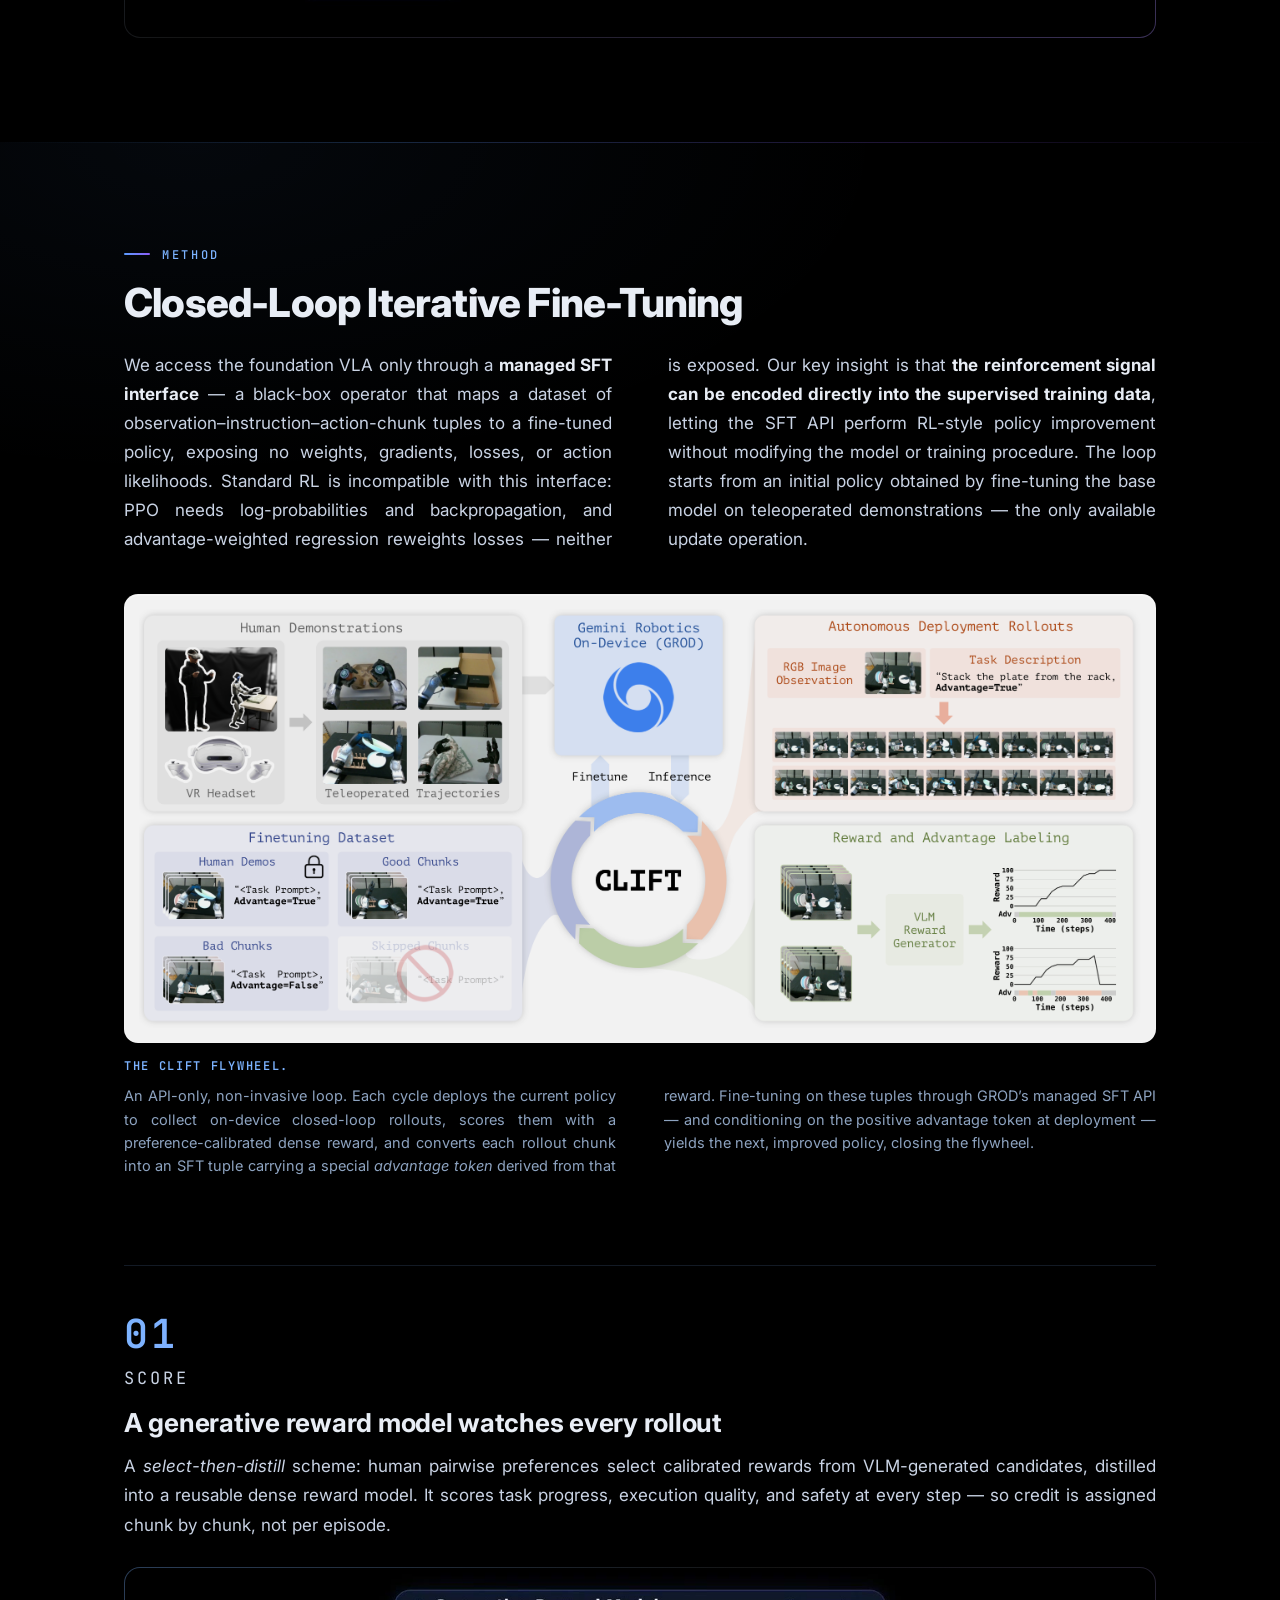
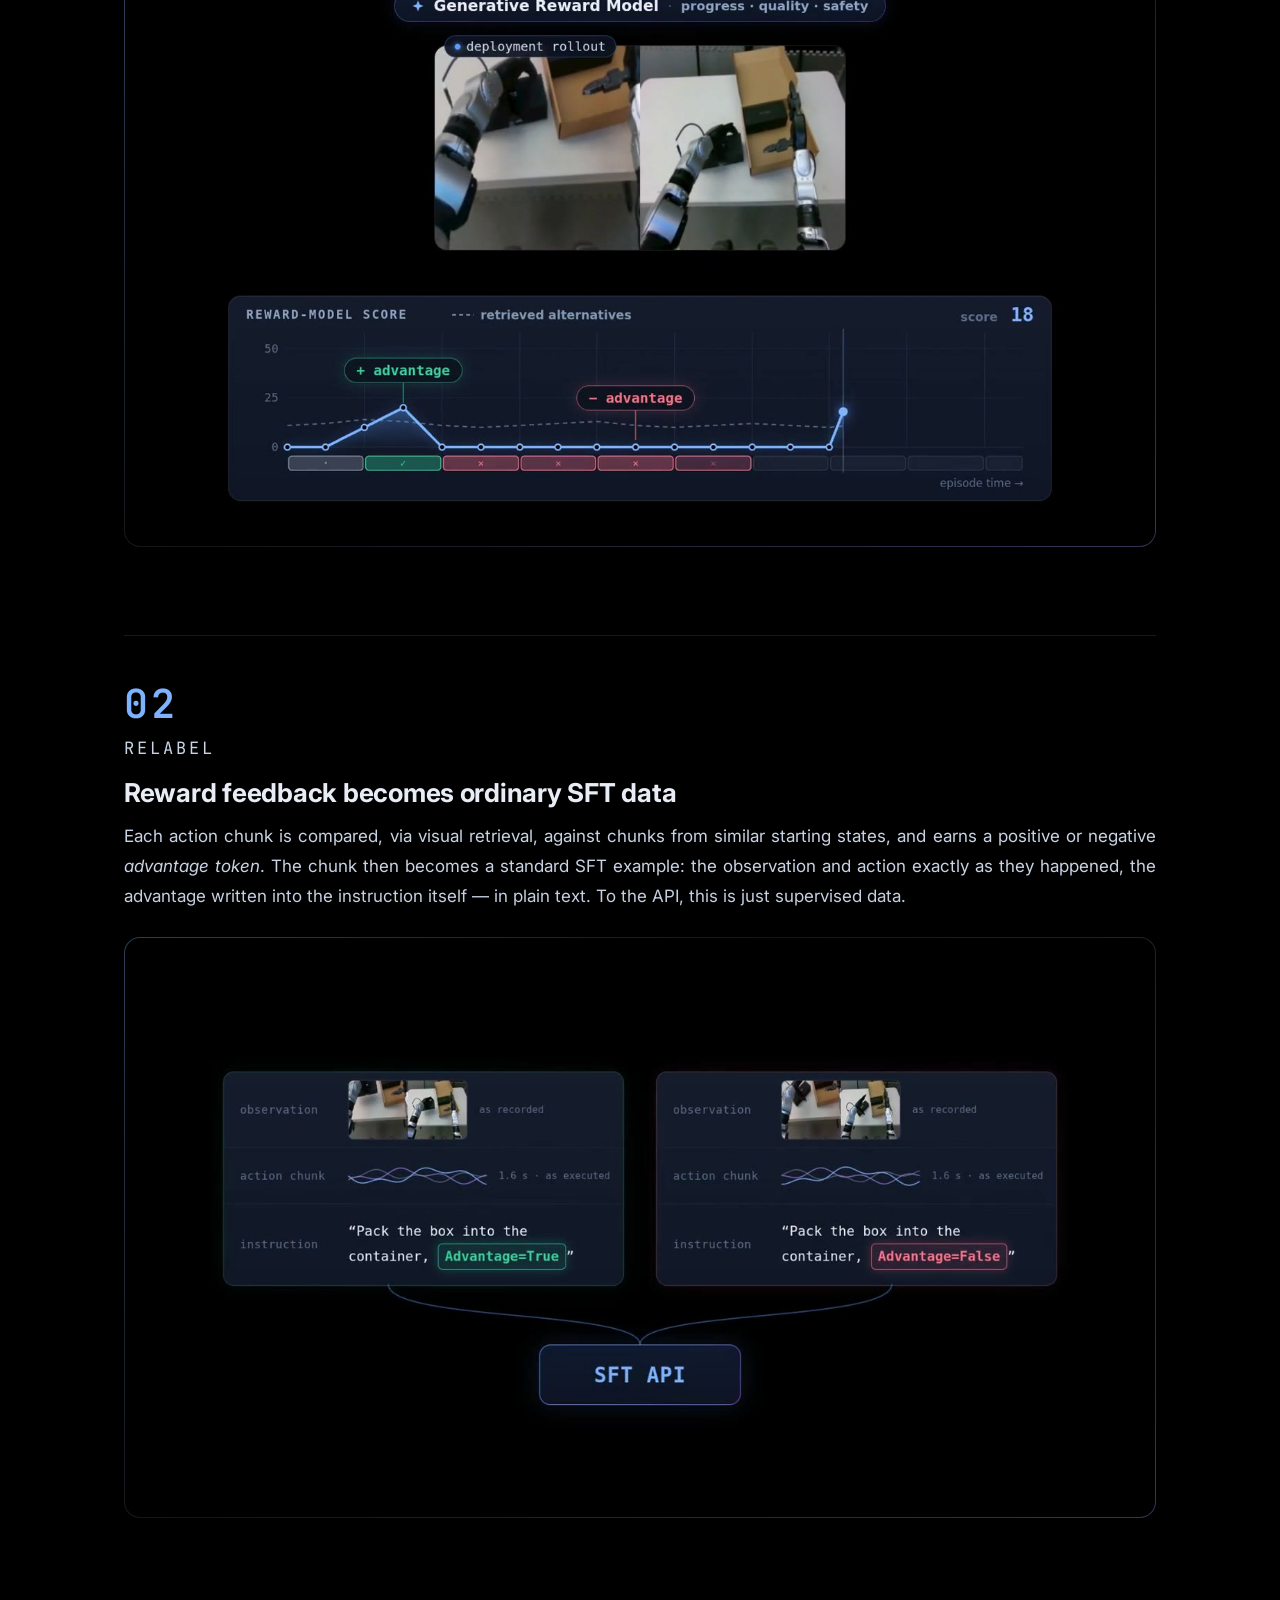
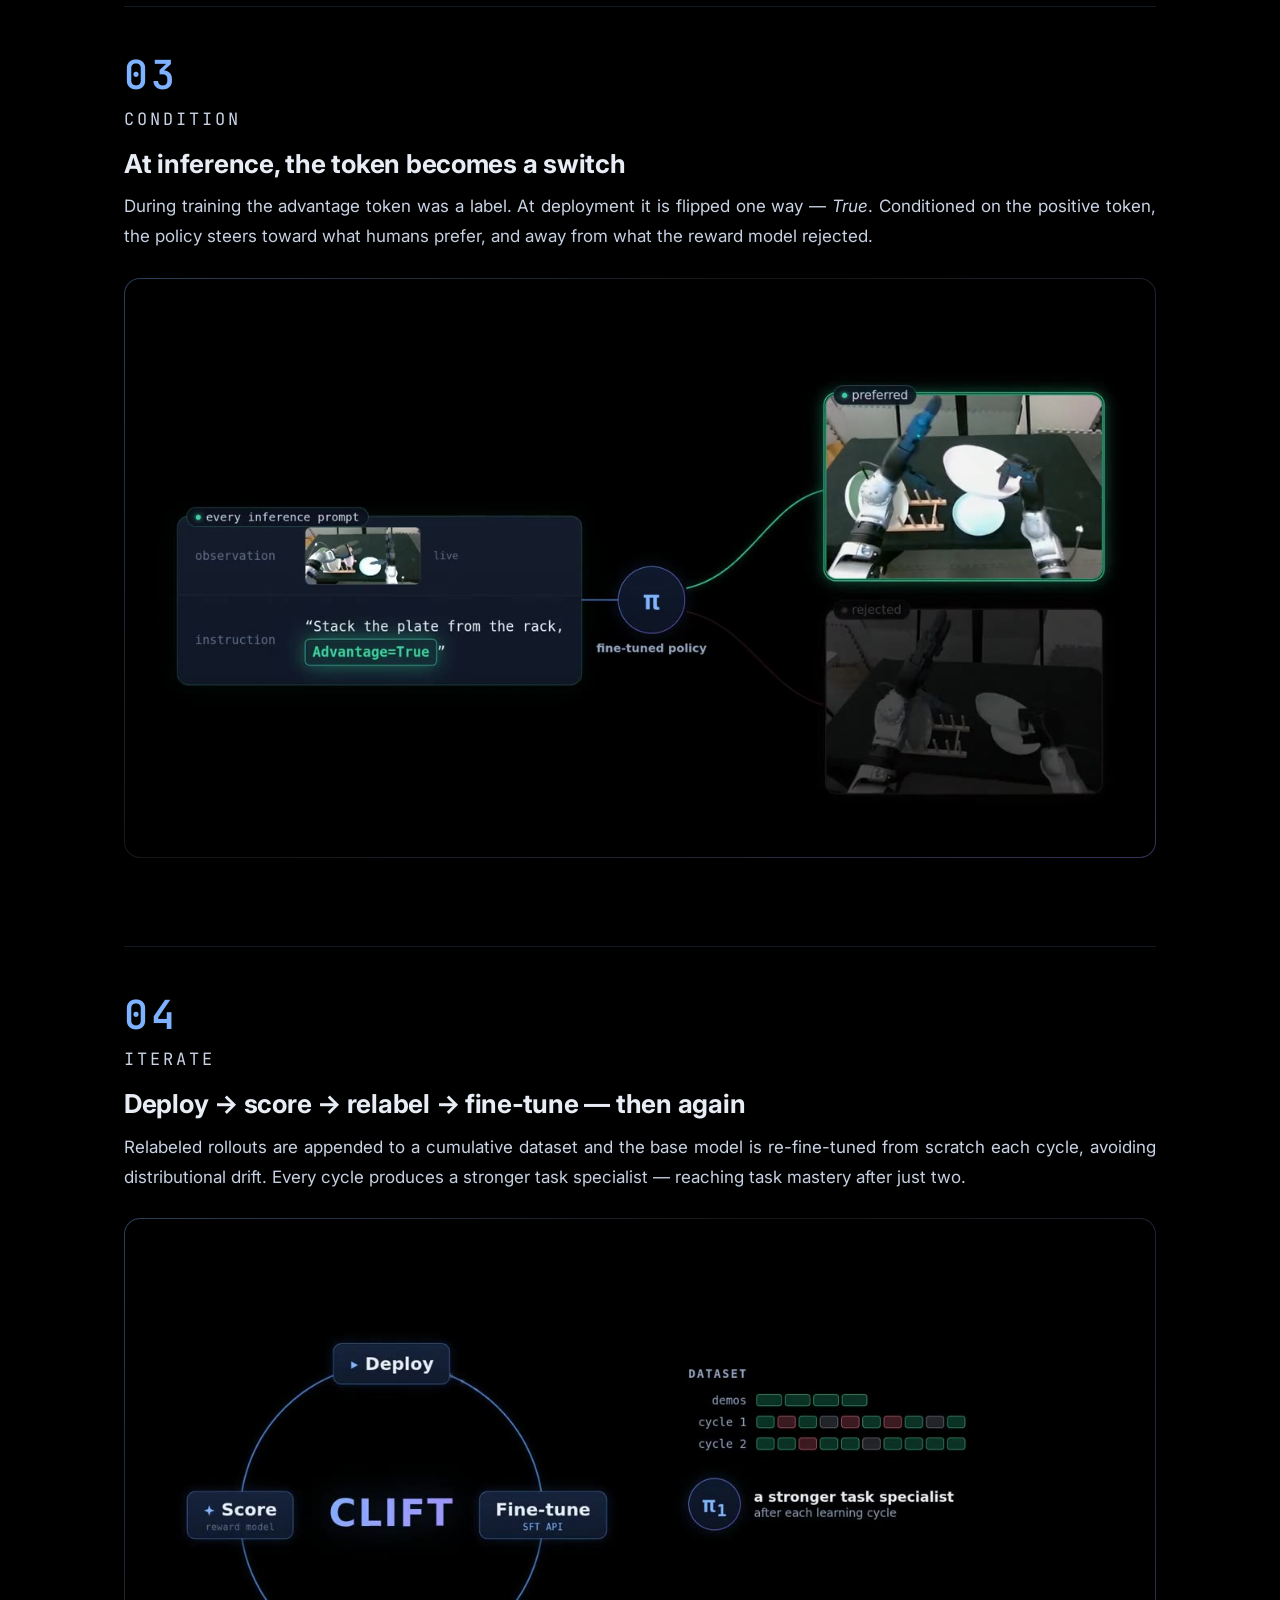
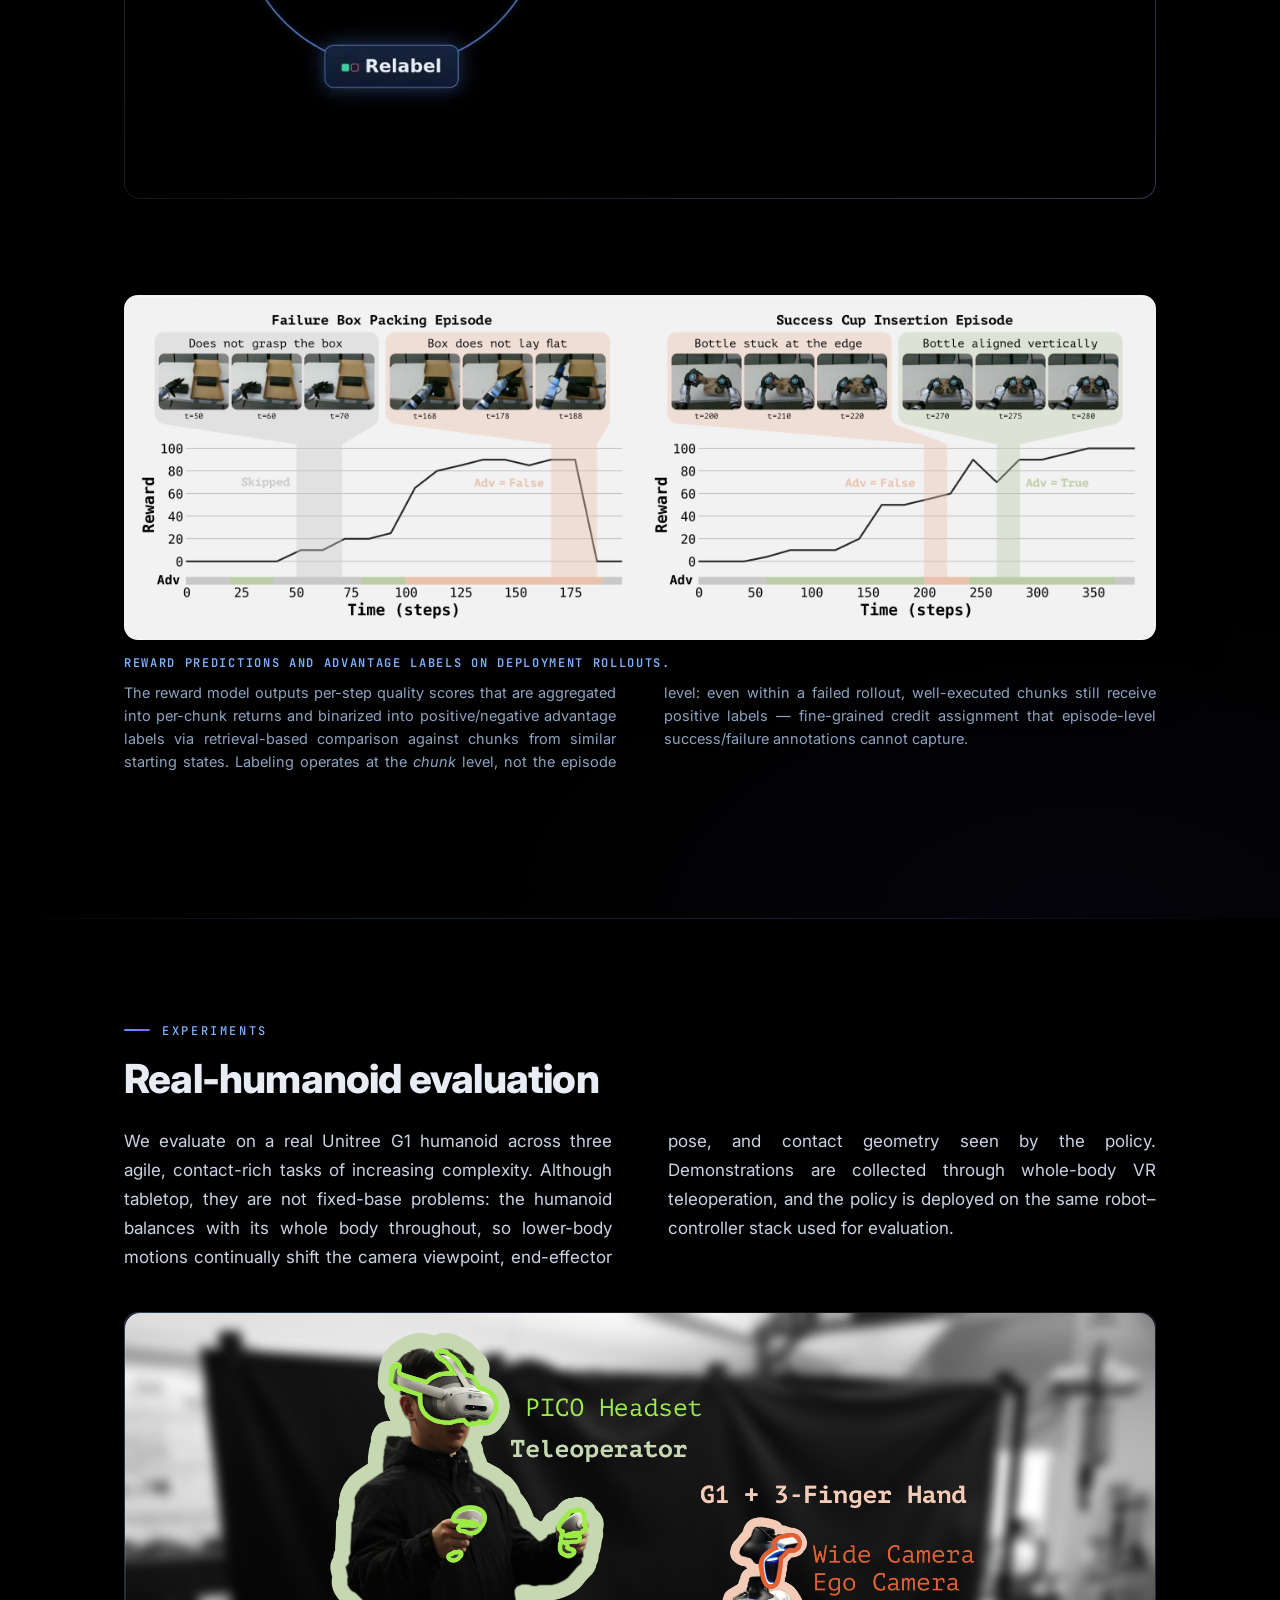
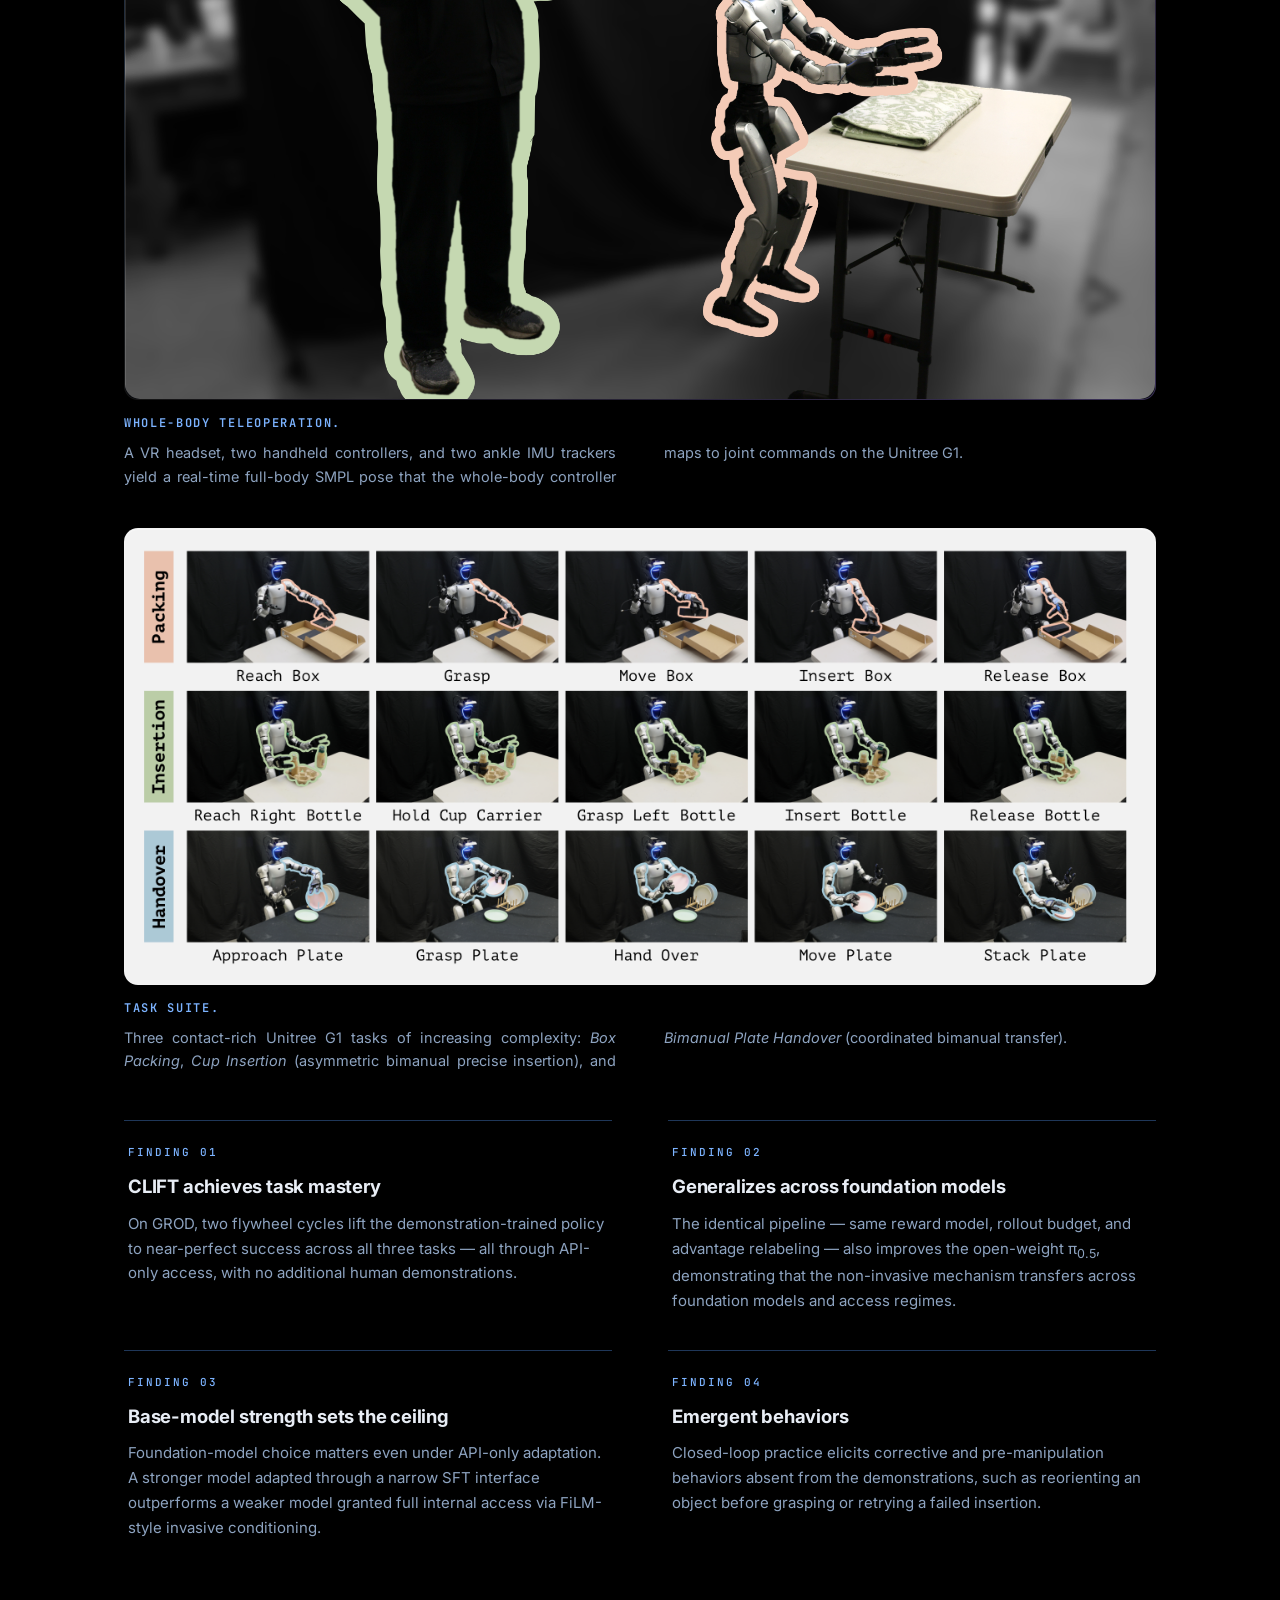
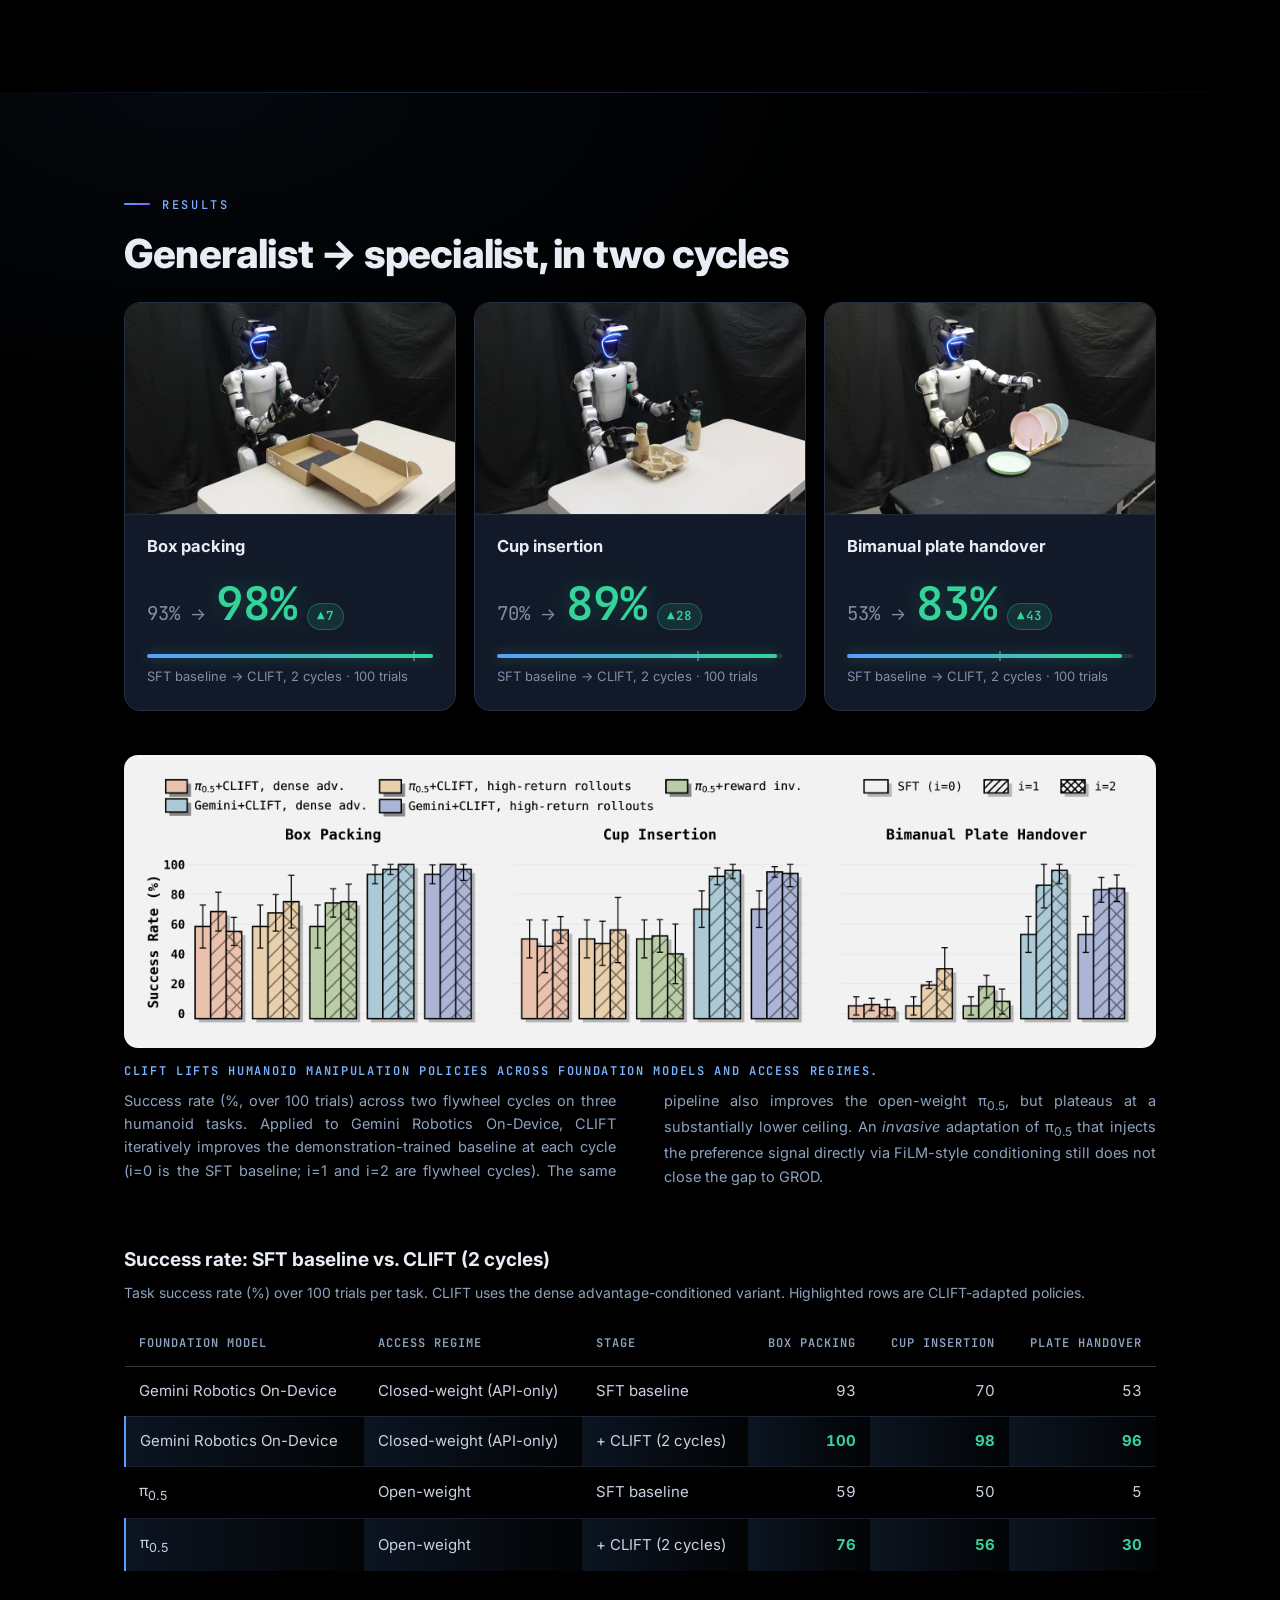
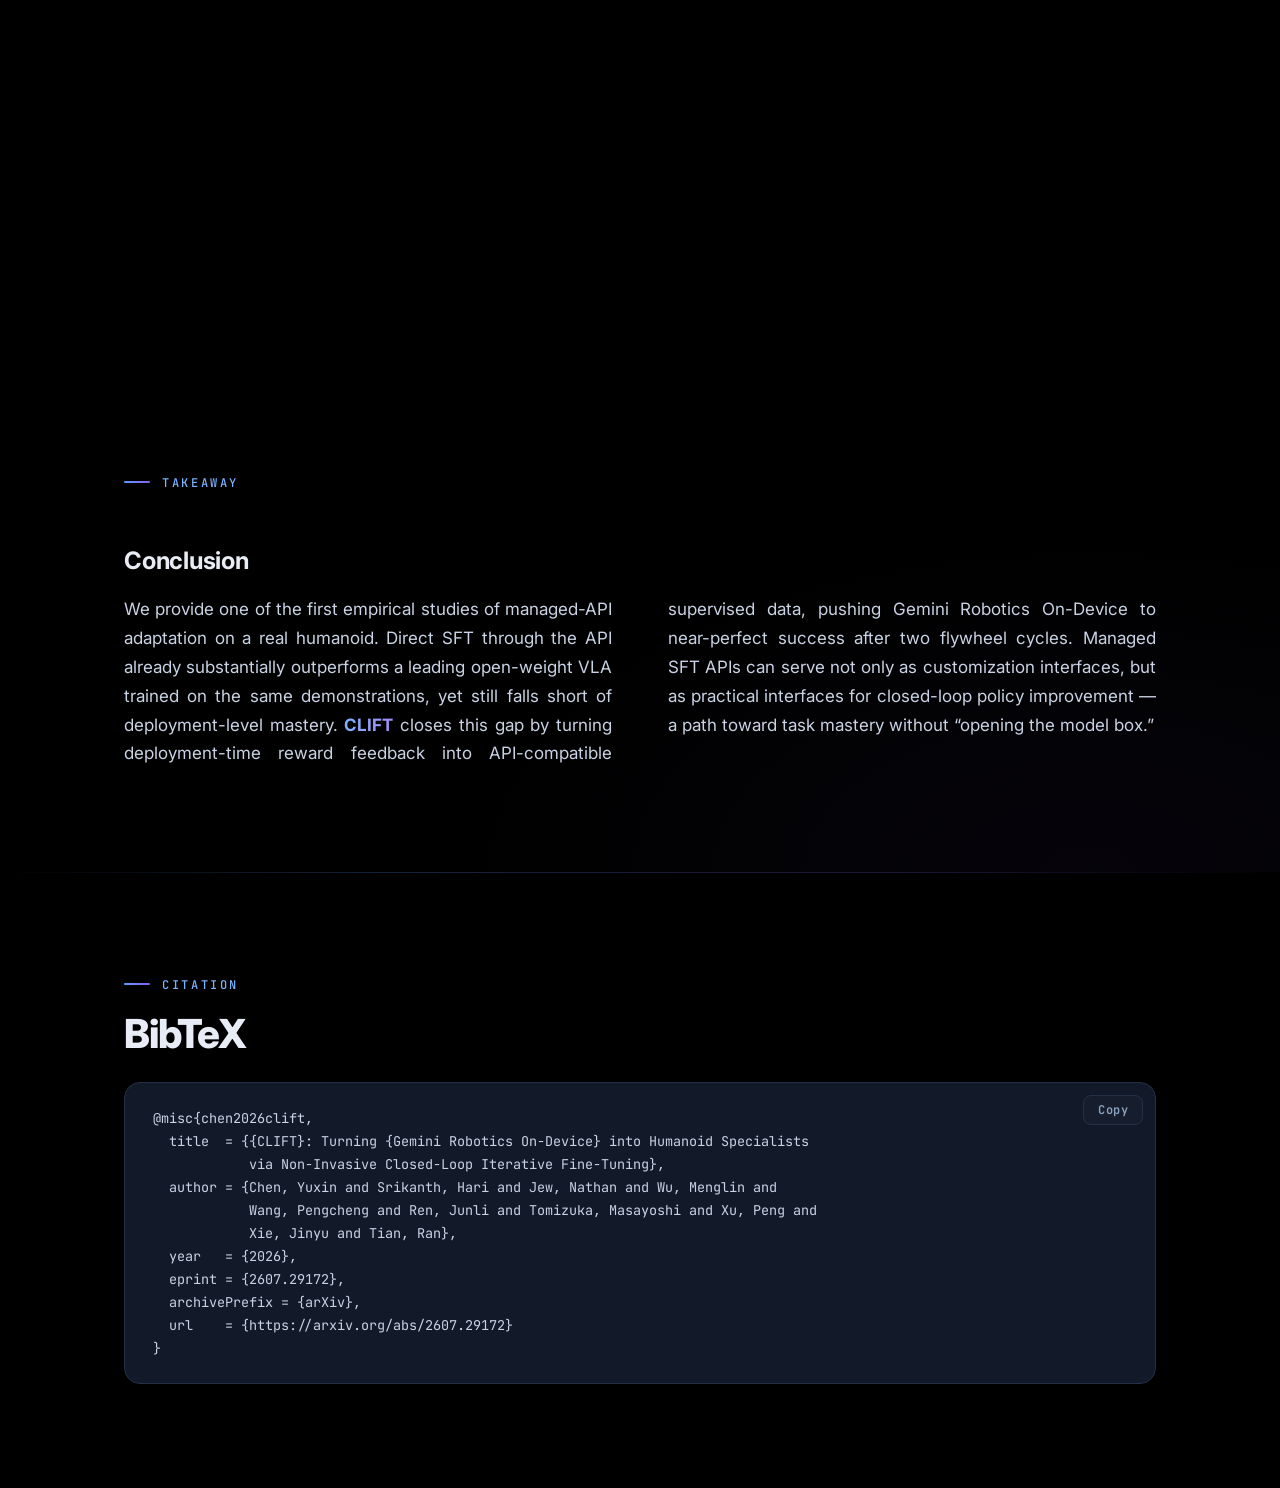
==== commit 55e321b5: "Bump asset version for round-2 CSS/JS Co-Authored-By: Claude Fable 5 <noreply@anthropic.com>" ====
--- a/index.html
+++ b/index.html
@@ -24,10 +24,10 @@
   <link rel="preconnect" href="https://fonts.gstatic.com" crossorigin>
   <link href="https://fonts.googleapis.com/css2?family=Inter:wght@400;500;600;700;800&family=JetBrains+Mono:wght@400;500;600&display=swap" rel="stylesheet">
 
-  <link rel="stylesheet" href="./static/css/index.css?v=20260802">
+  <link rel="stylesheet" href="./static/css/index.css?v=20260802b">
   <link rel="icon" href="data:image/svg+xml,%3Csvg xmlns='http://www.w3.org/2000/svg' viewBox='0 0 32 32'%3E%3Cdefs%3E%3ClinearGradient id='g' x1='0' y1='0' x2='1' y2='1'%3E%3Cstop offset='0' stop-color='%237cb3ff'/%3E%3Cstop offset='1' stop-color='%23a78bfa'/%3E%3C/linearGradient%3E%3C/defs%3E%3Crect width='32' height='32' rx='7' fill='%230b0f17'/%3E%3Cpath d='M21.5 11.2a6.4 6.4 0 1 0 0 9.6' fill='none' stroke='url(%23g)' stroke-width='3.2' stroke-linecap='round'/%3E%3C/svg%3E">
 
-  <script defer src="./static/js/index.js?v=20260802"></script>
+  <script defer src="./static/js/index.js?v=20260802b"></script>
 </head>
 <body>
 
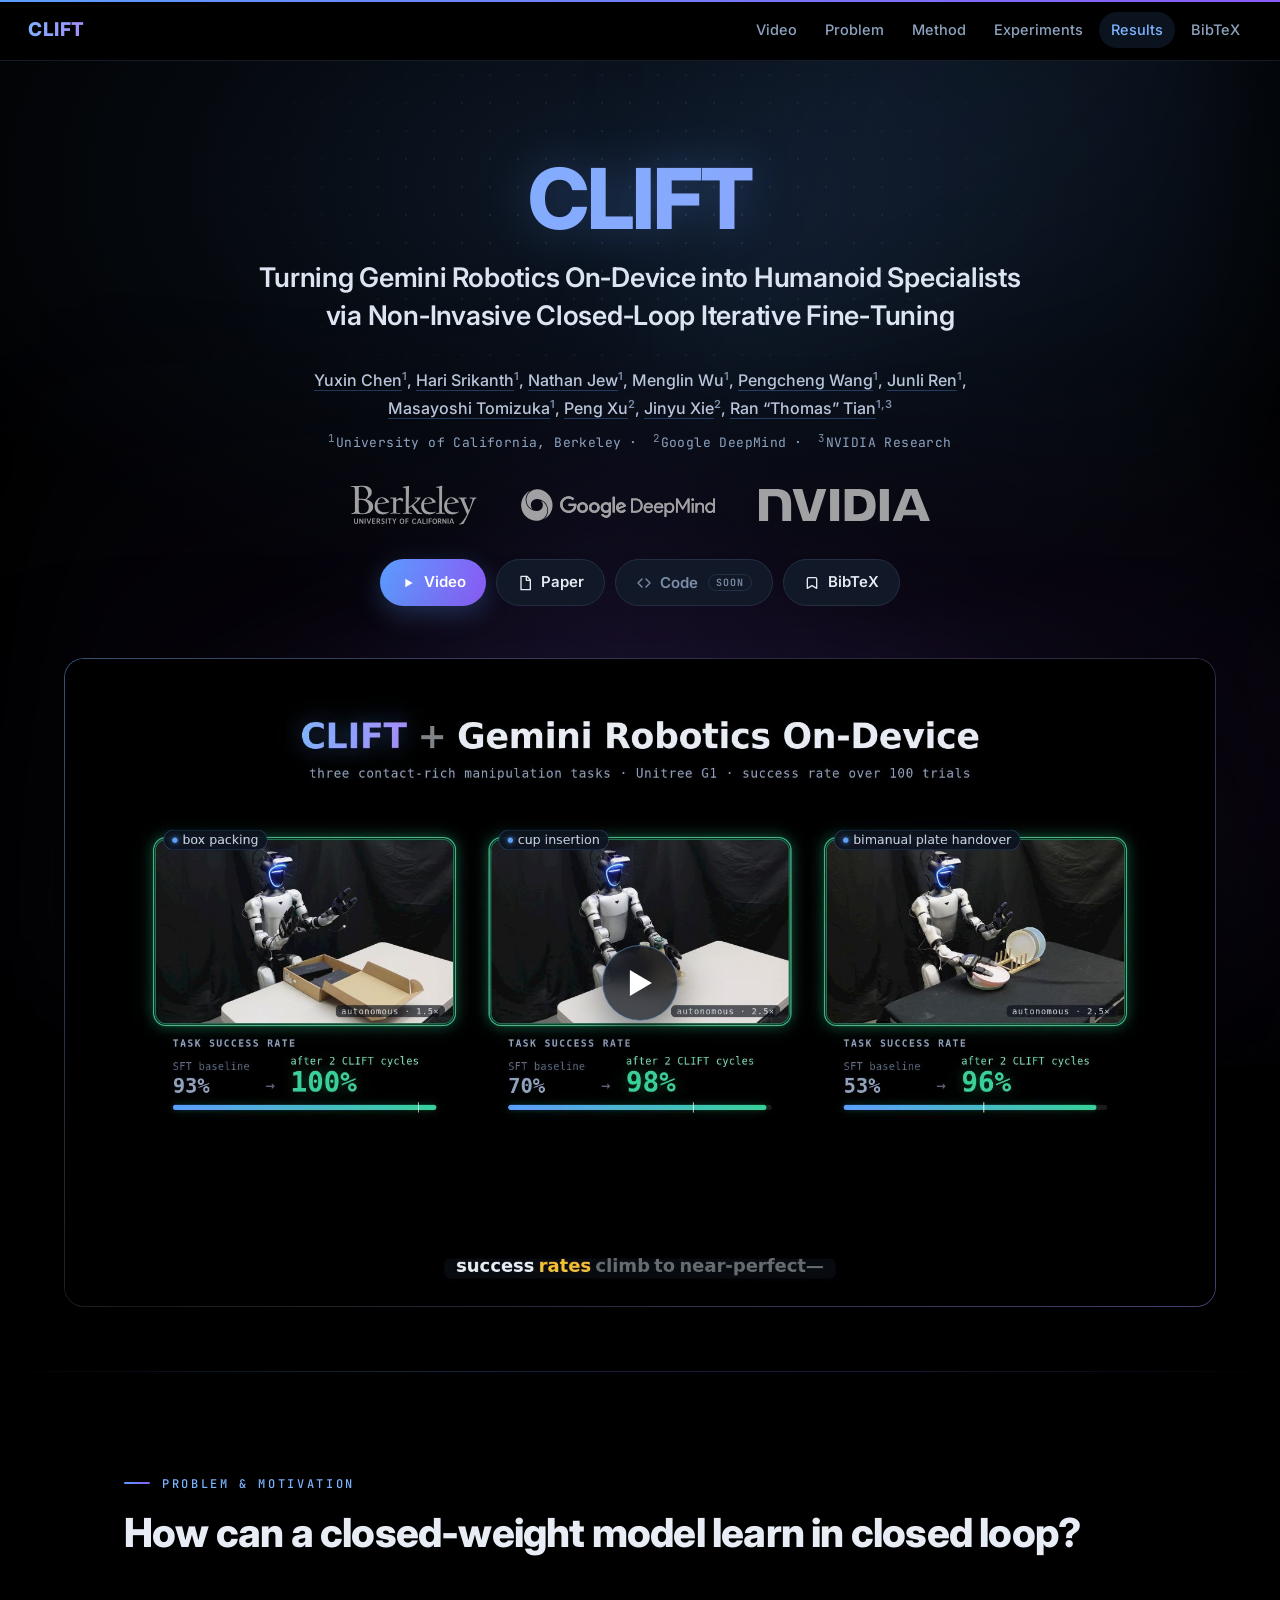
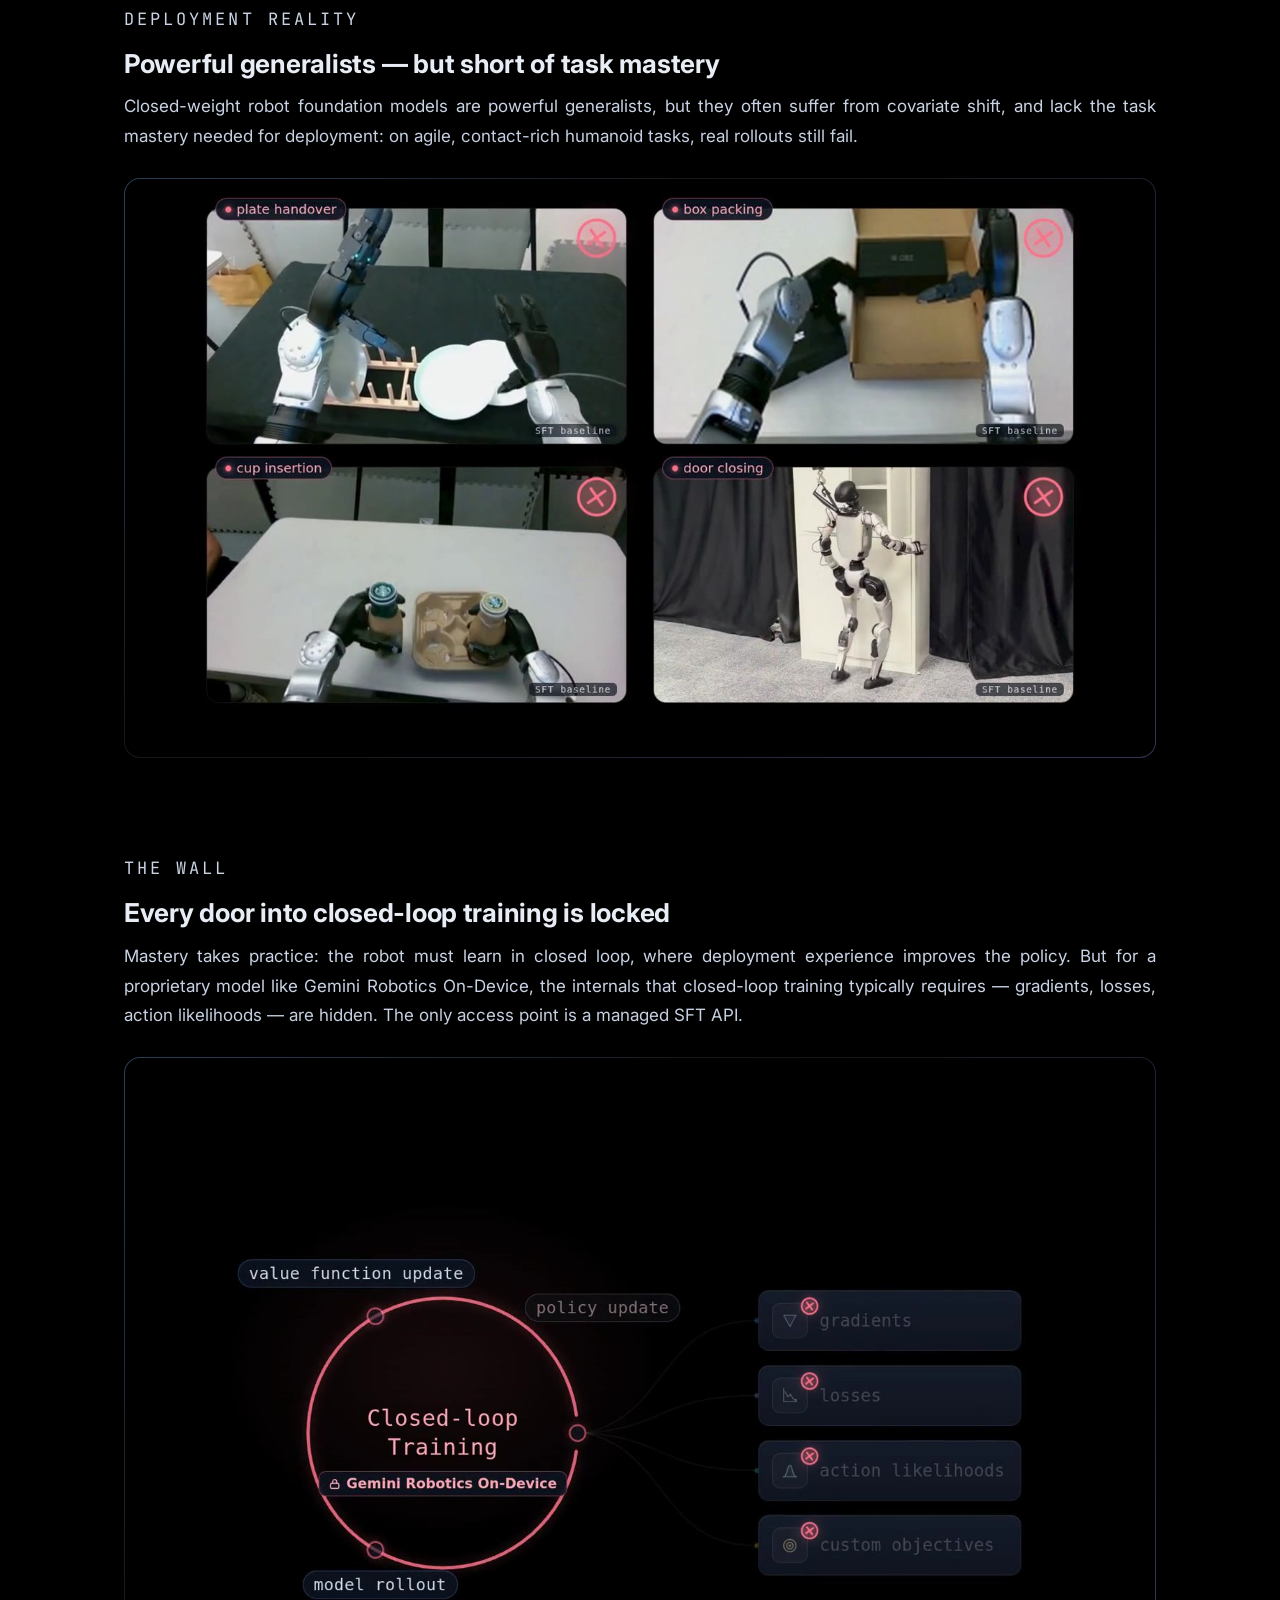
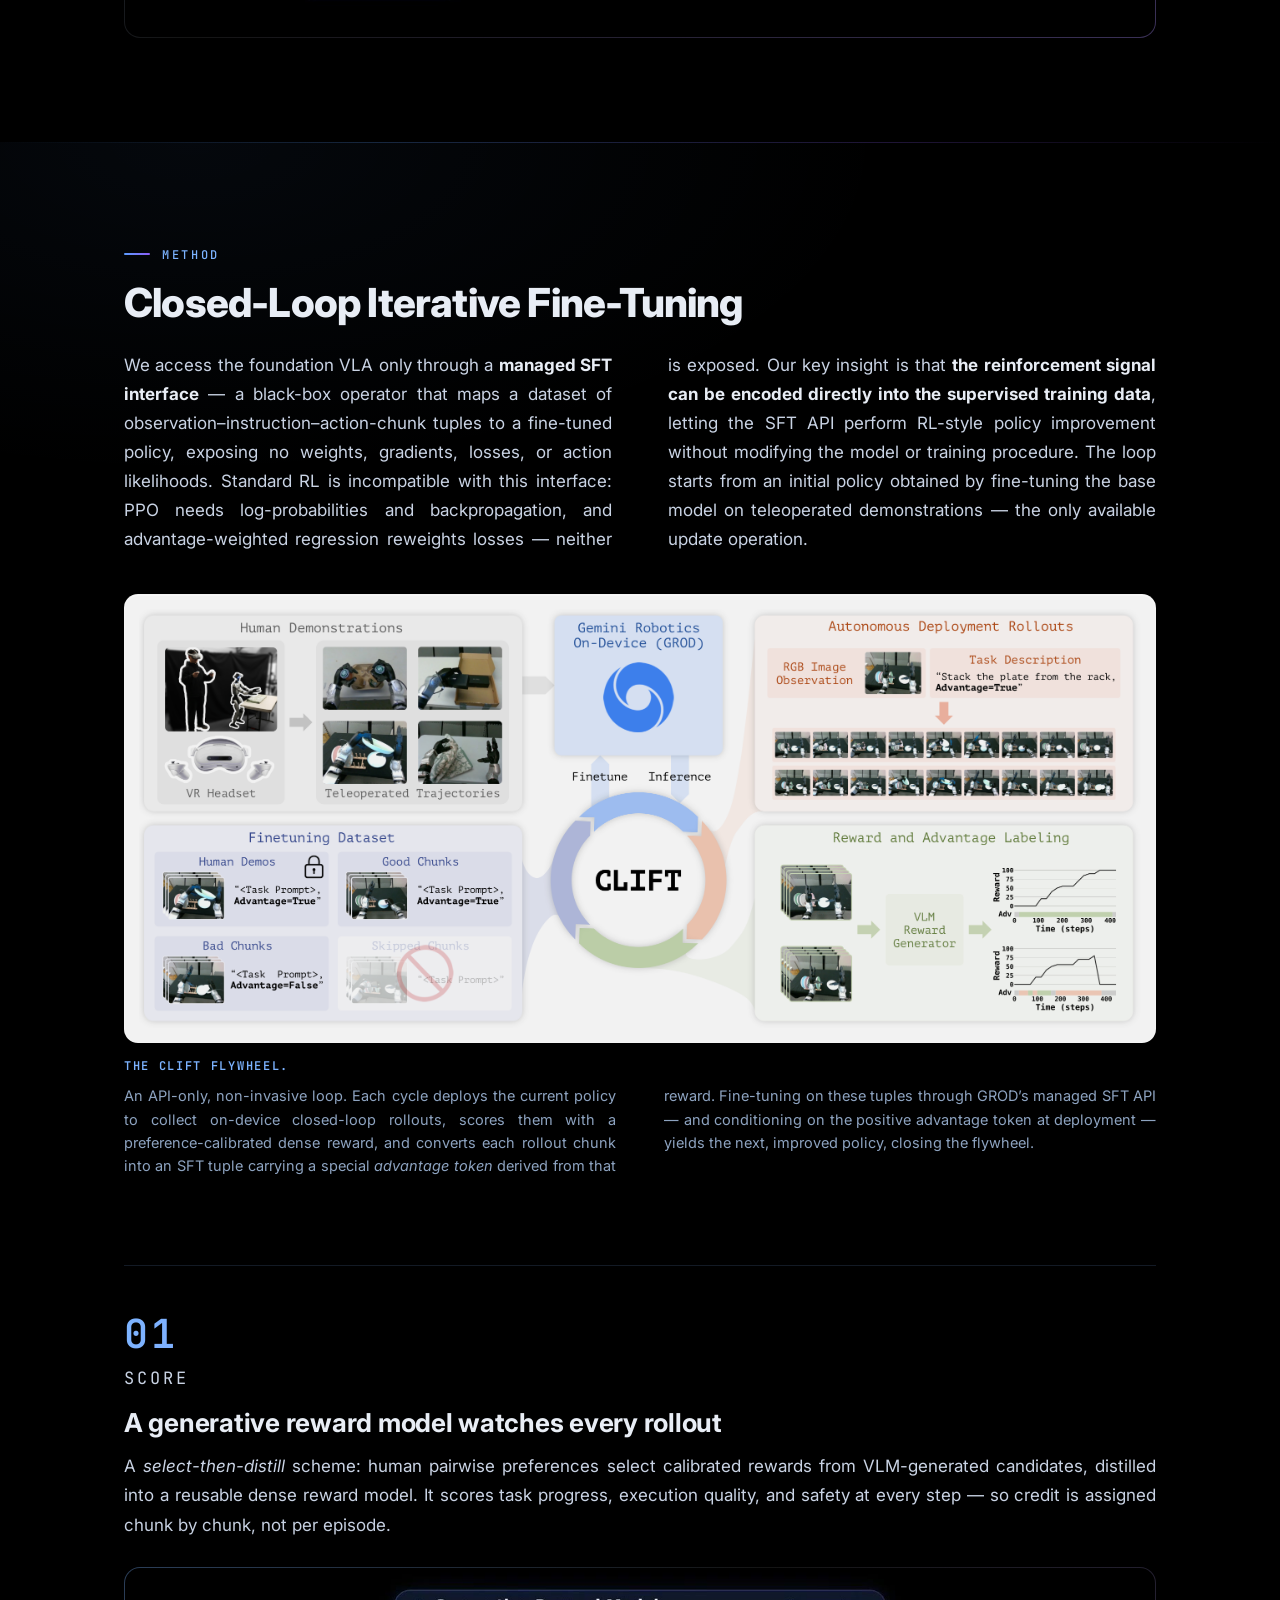
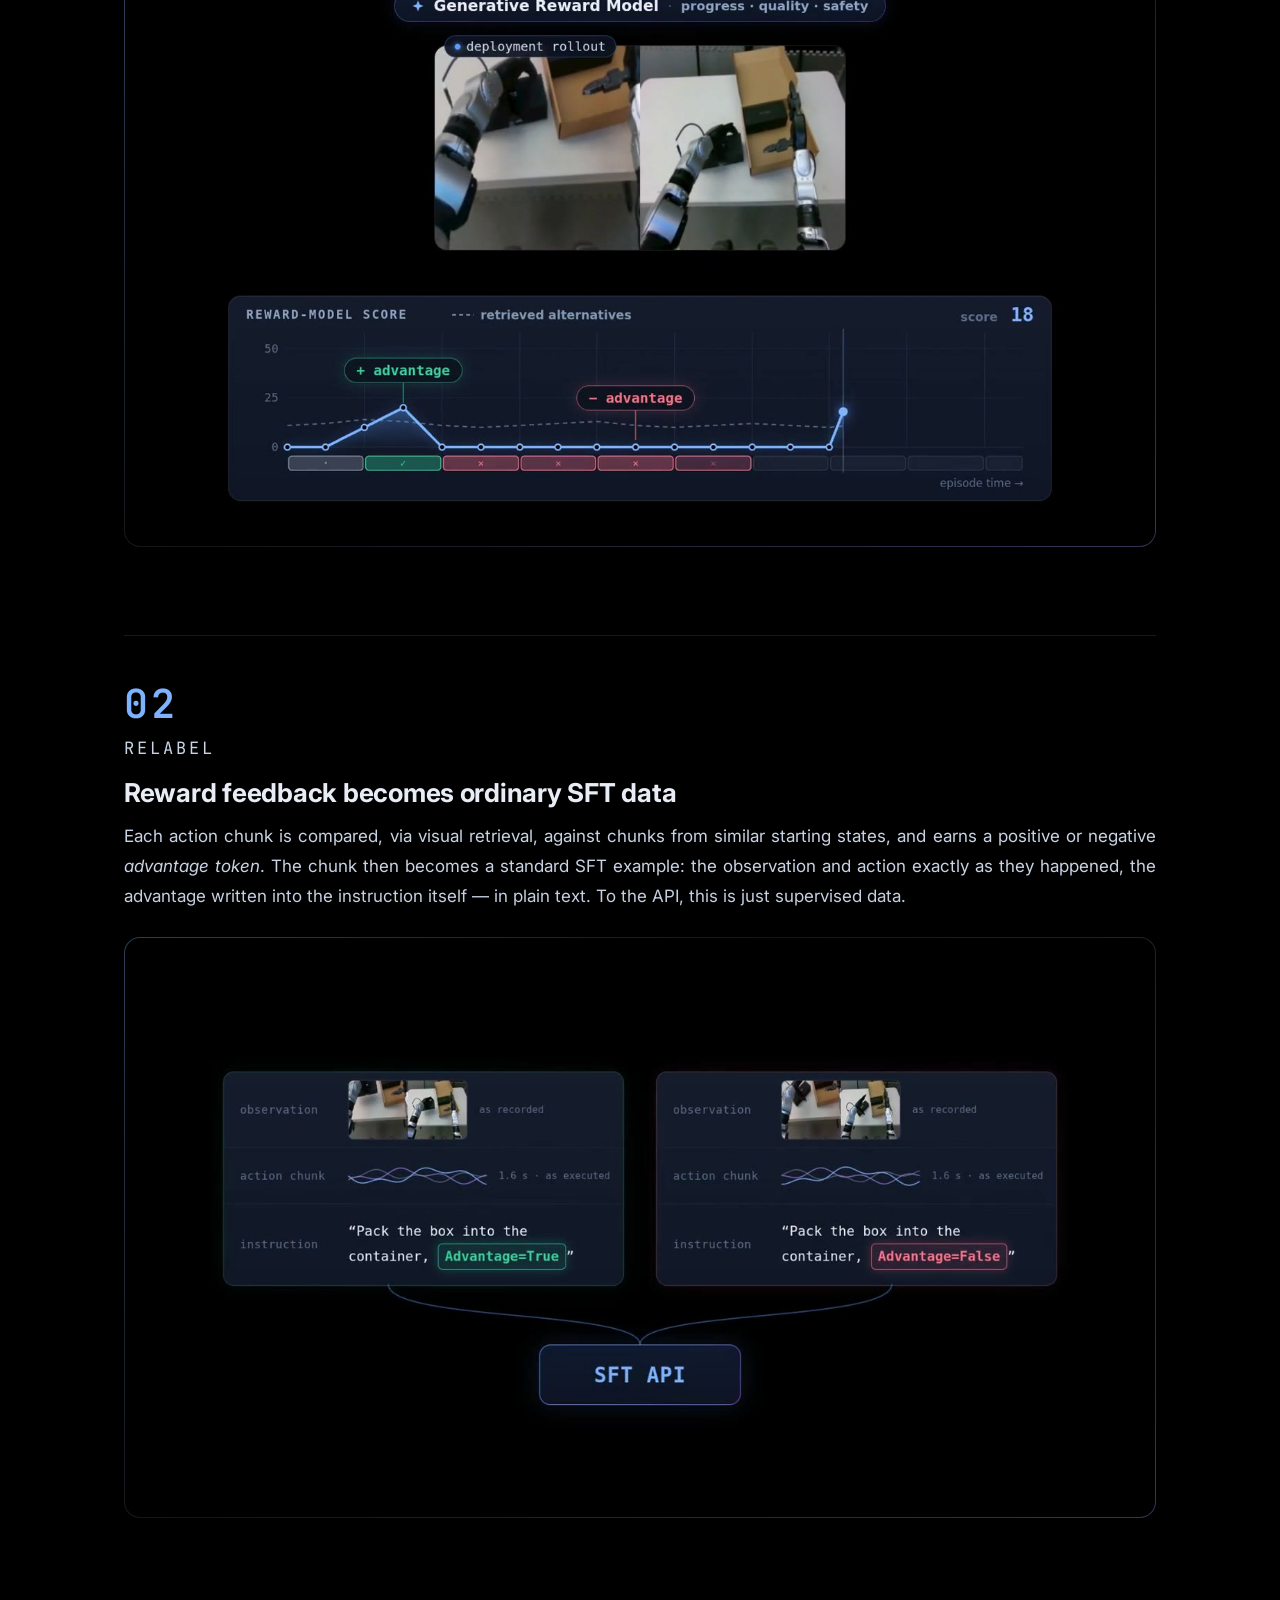
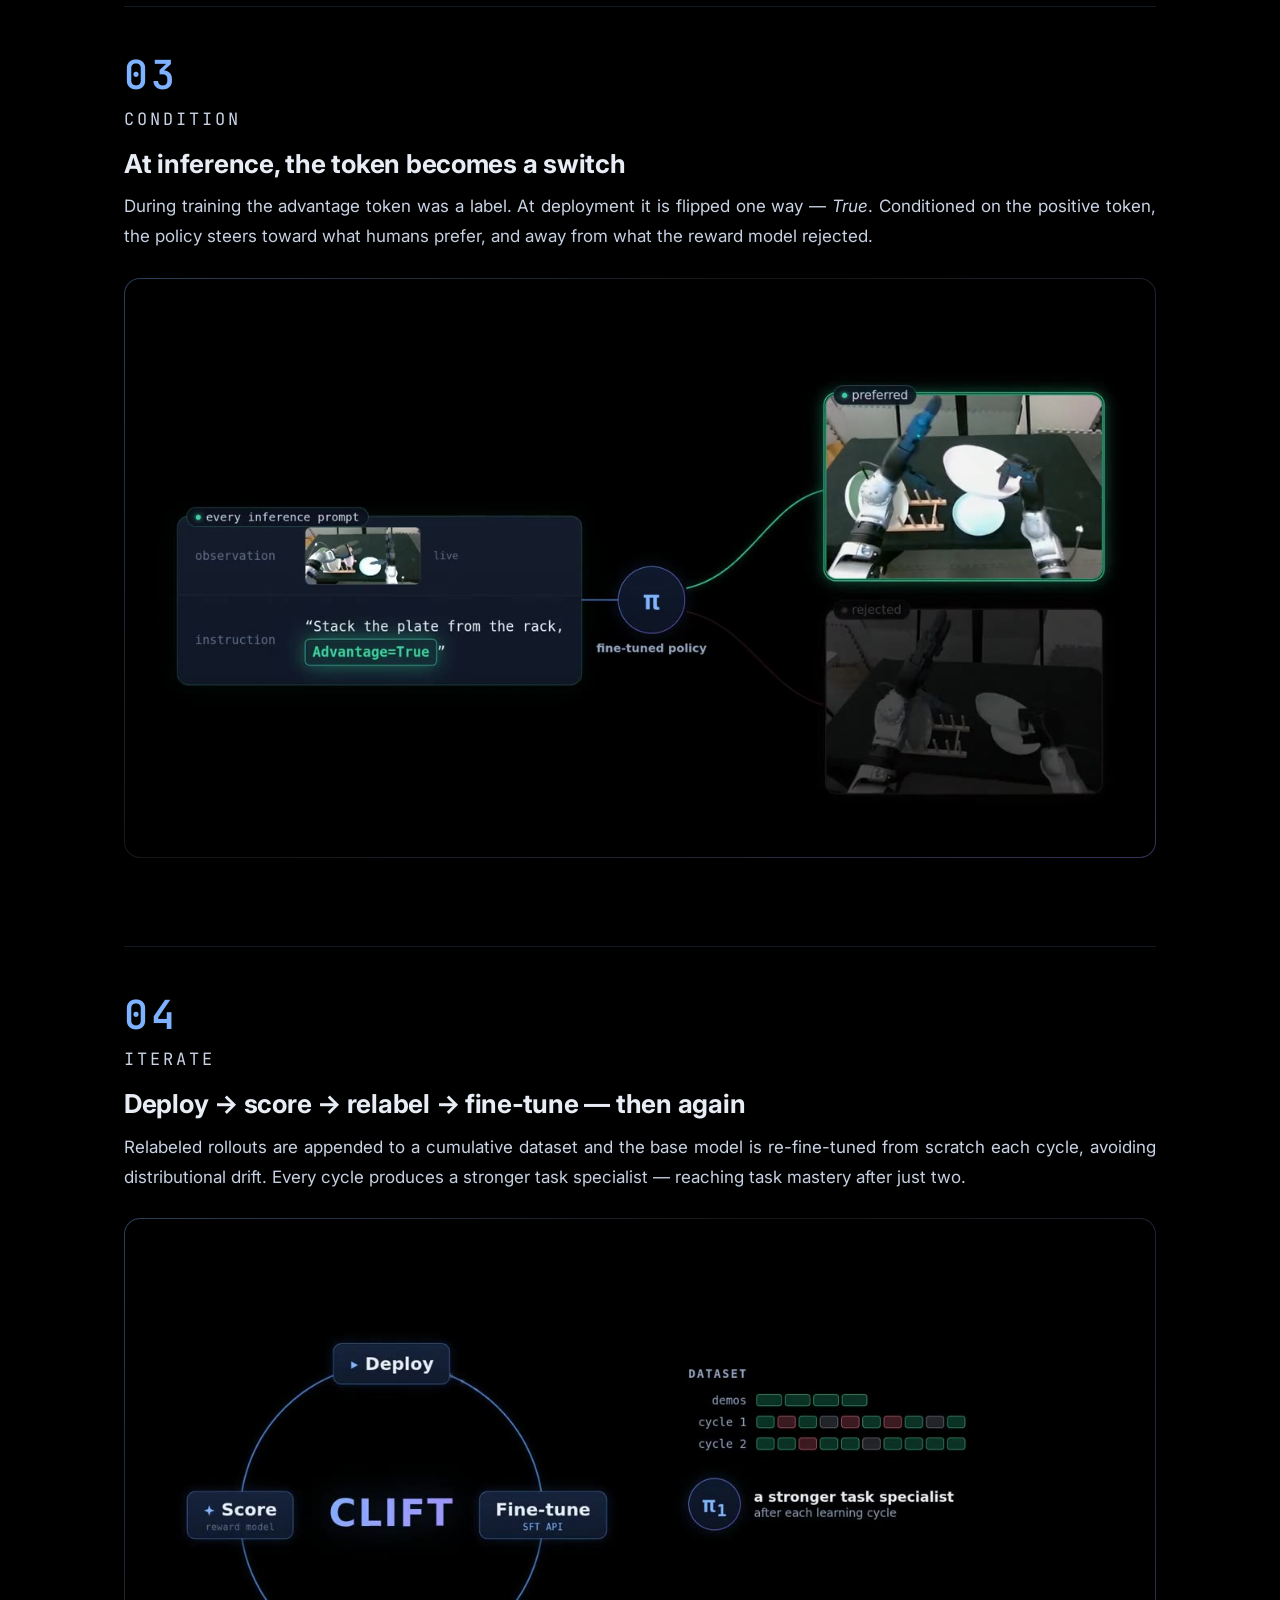
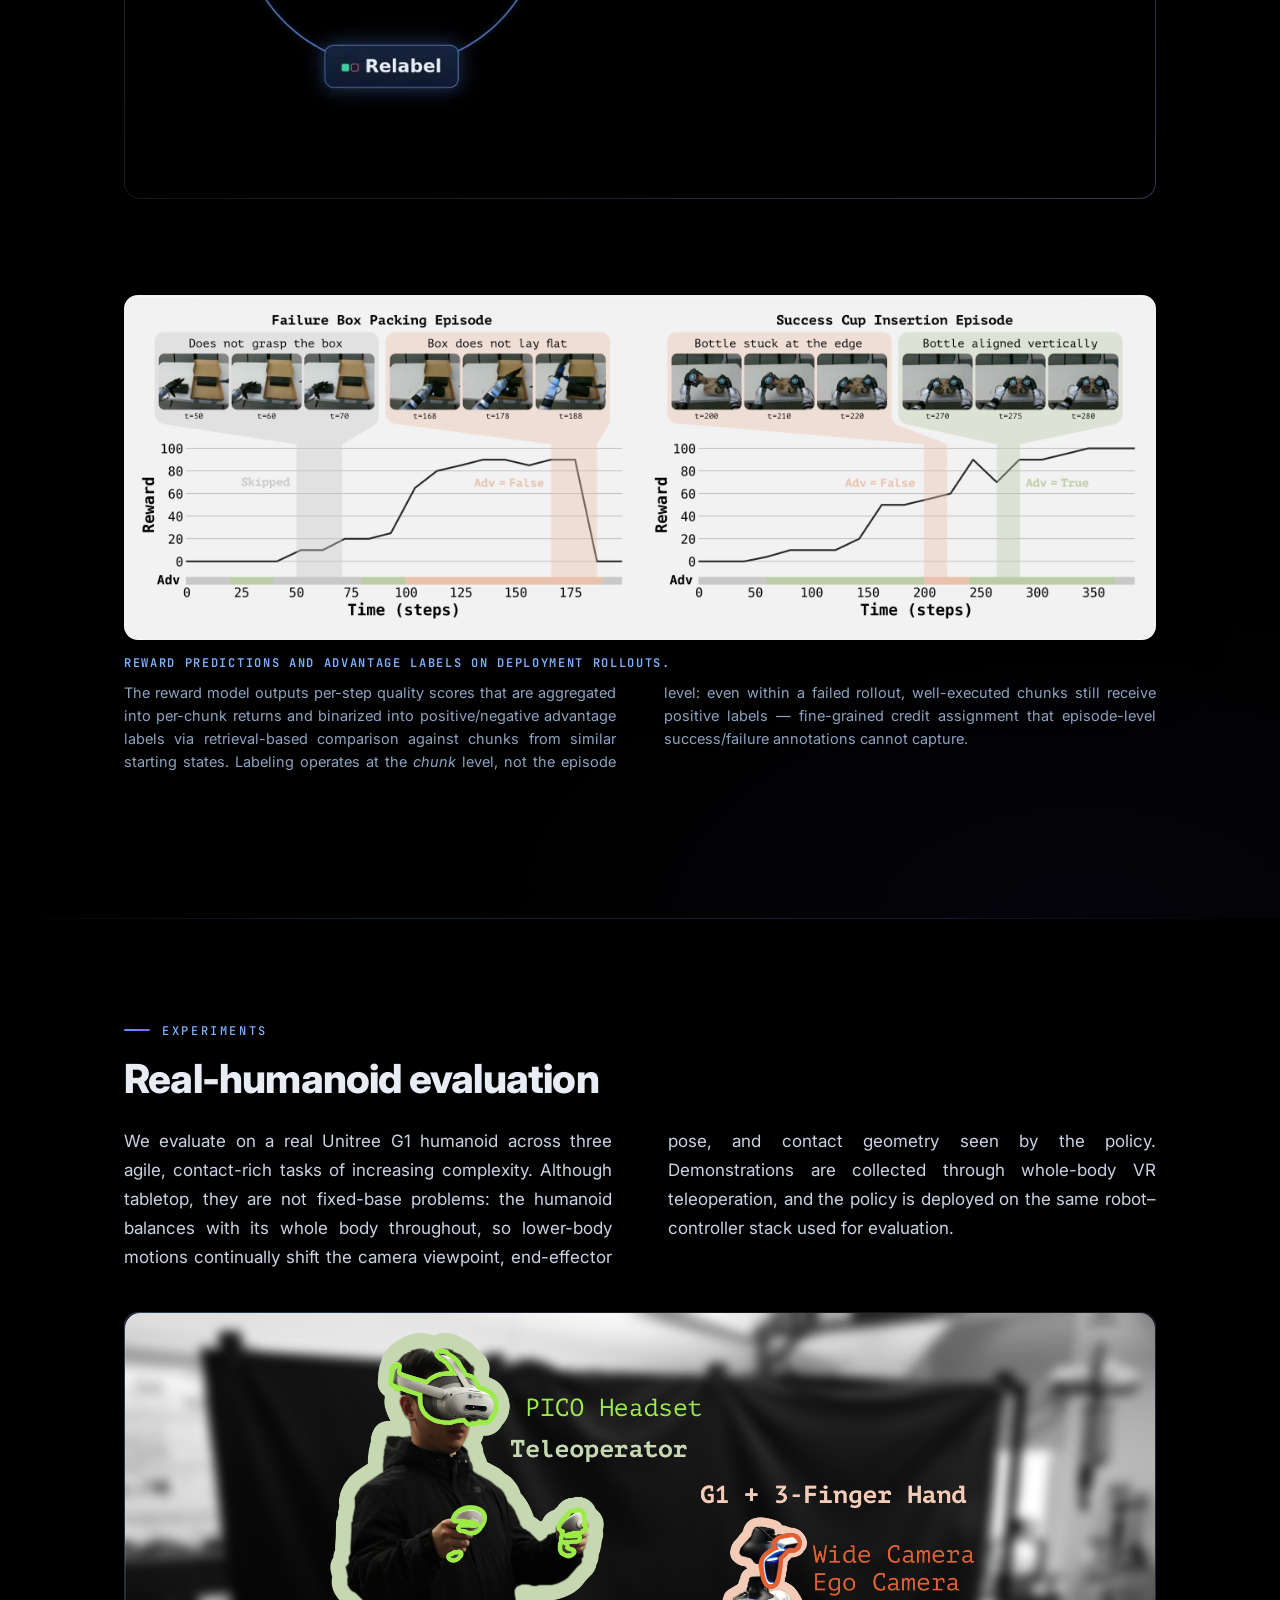
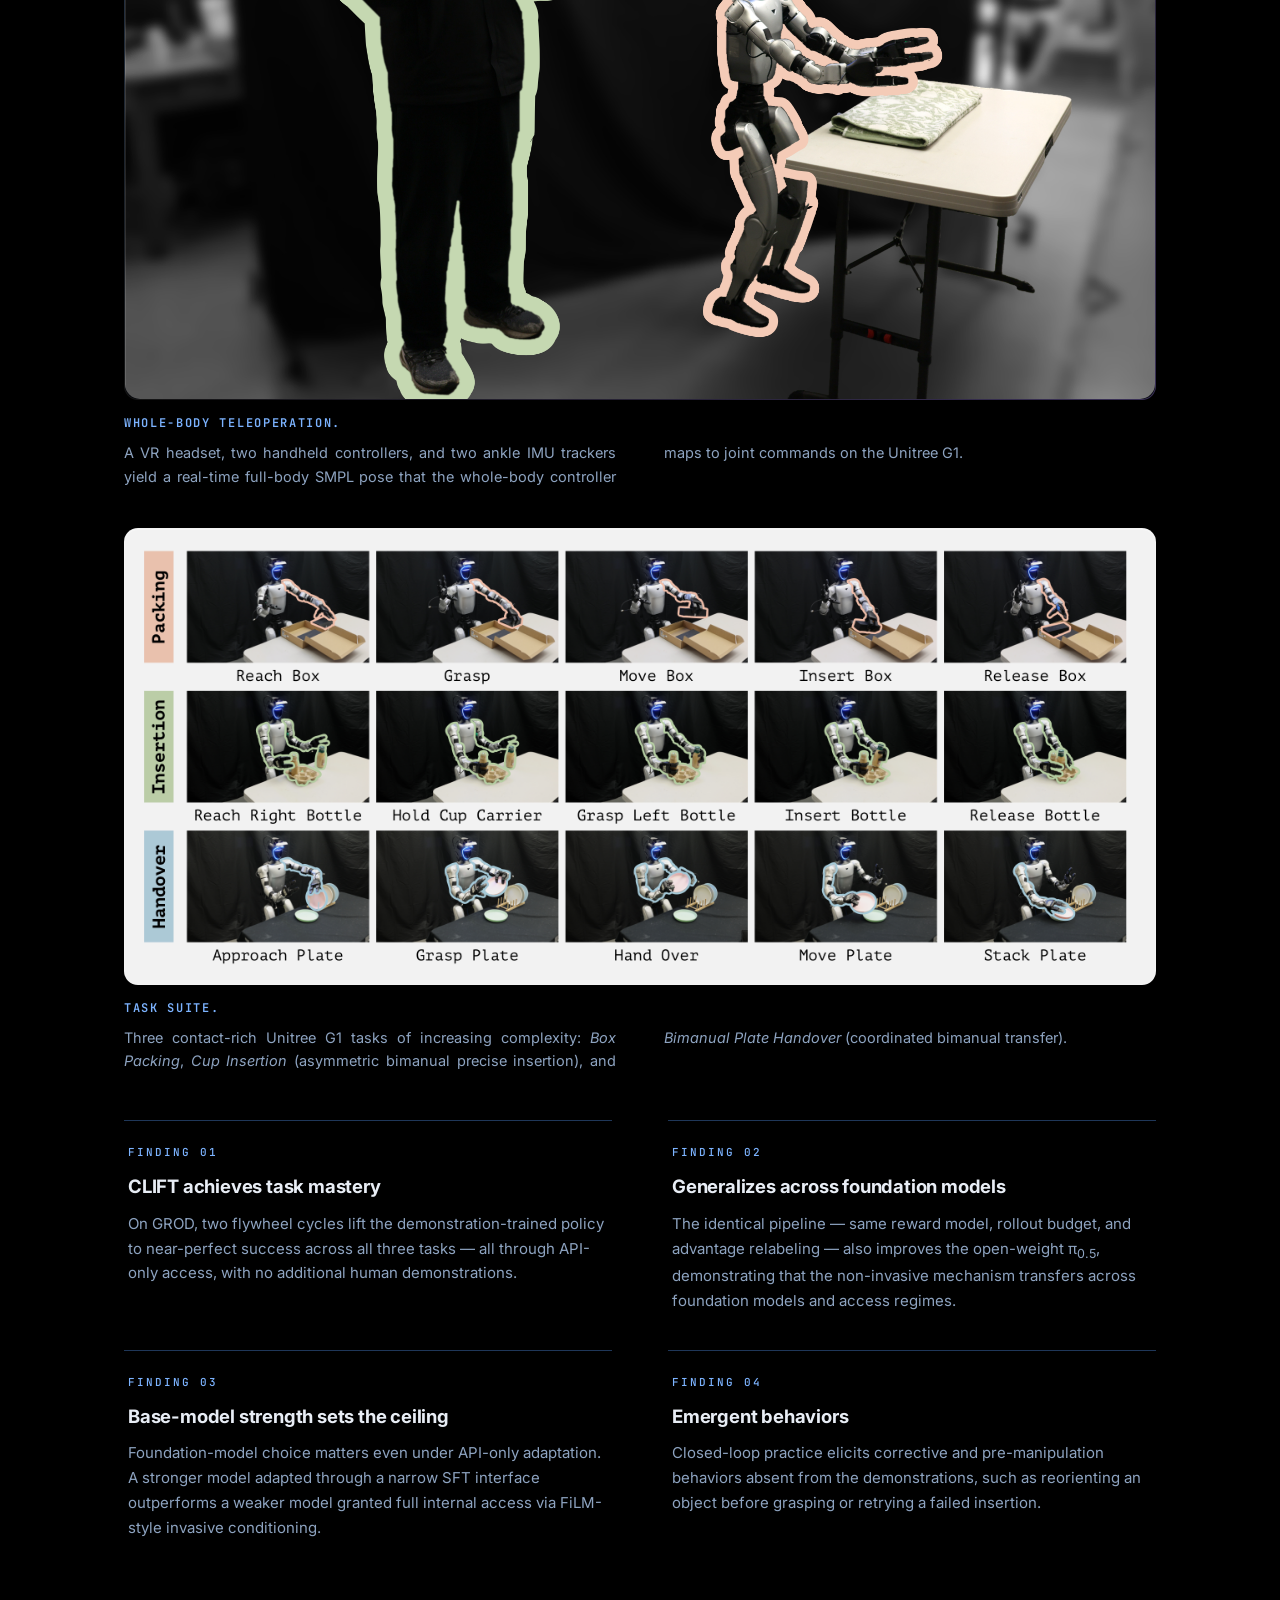
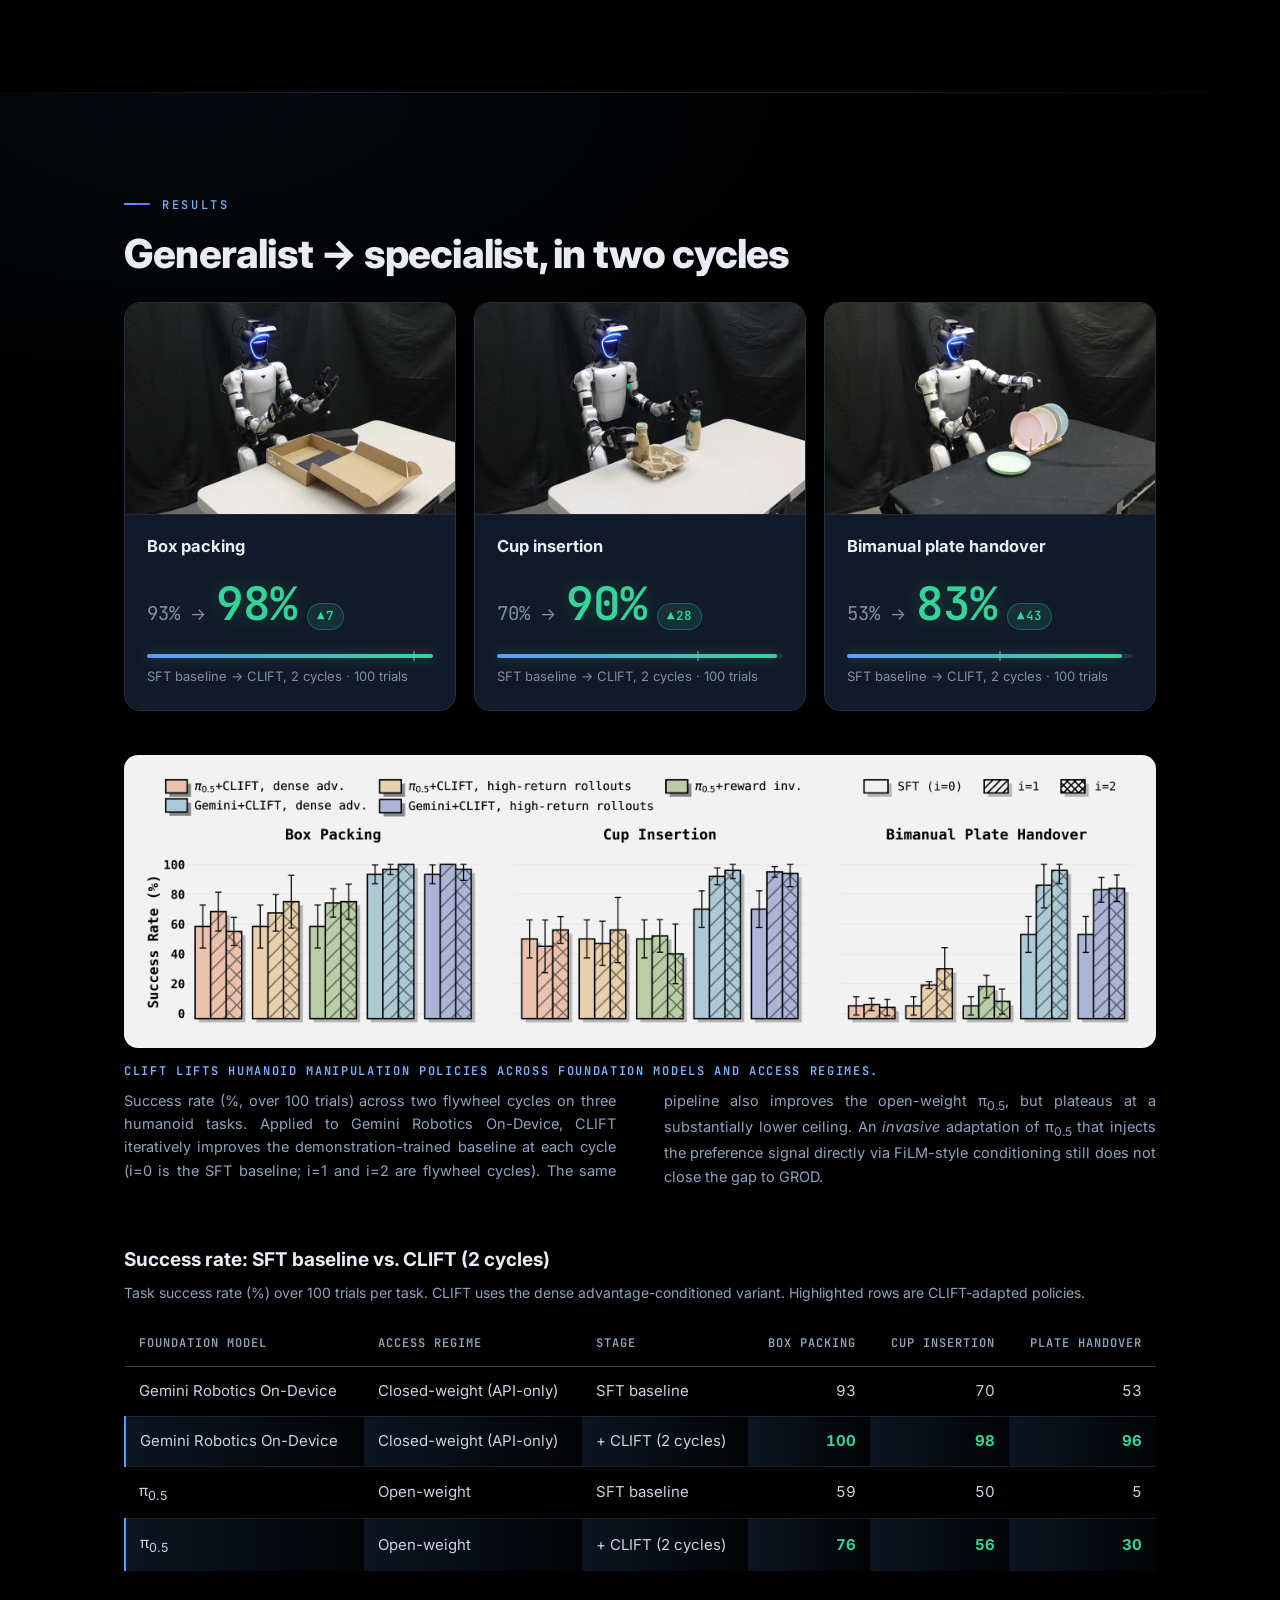
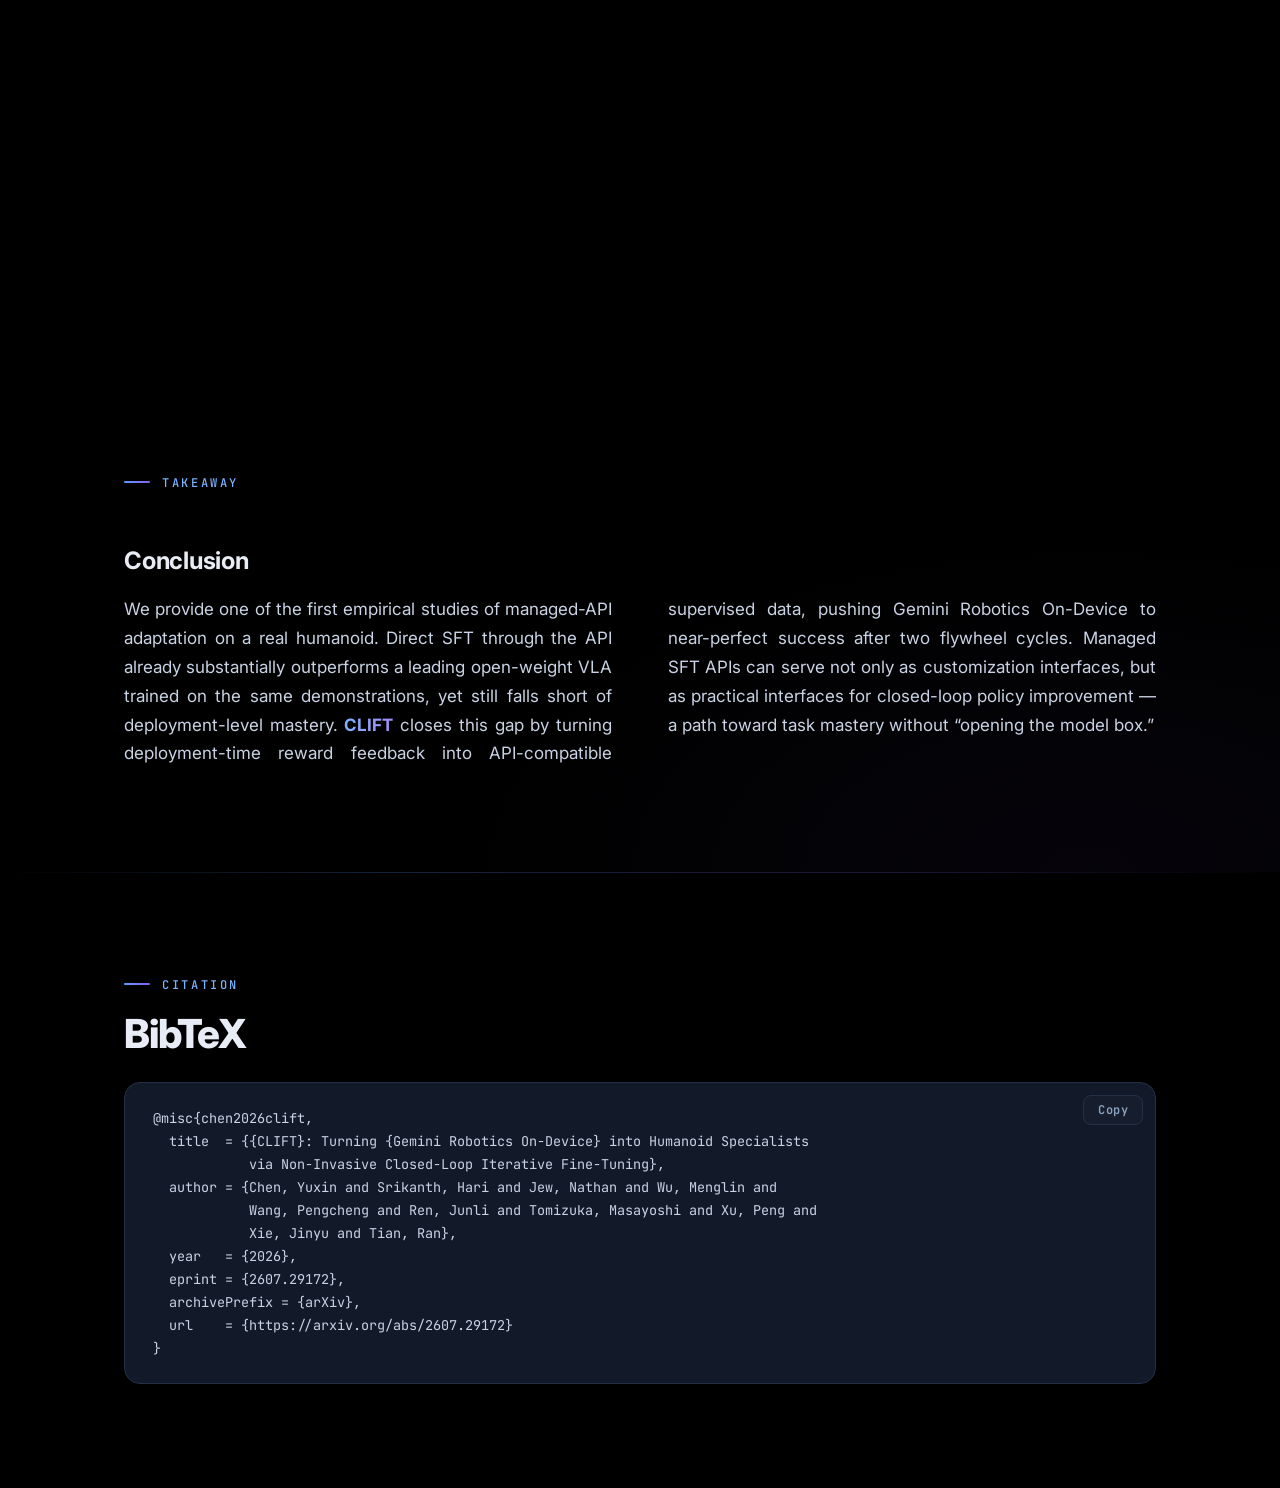
==== commit 8dc41ec0: "Link author names to personal homepages Each author name in the hero now links to their homepage or " ====
--- a/index.html
+++ b/index.html
@@ -24,7 +24,7 @@
   <link rel="preconnect" href="https://fonts.gstatic.com" crossorigin>
   <link href="https://fonts.googleapis.com/css2?family=Inter:wght@400;500;600;700;800&family=JetBrains+Mono:wght@400;500;600&display=swap" rel="stylesheet">
 
-  <link rel="stylesheet" href="./static/css/index.css?v=20260802b">
+  <link rel="stylesheet" href="./static/css/index.css?v=20260803a">
   <link rel="icon" href="data:image/svg+xml,%3Csvg xmlns='http://www.w3.org/2000/svg' viewBox='0 0 32 32'%3E%3Cdefs%3E%3ClinearGradient id='g' x1='0' y1='0' x2='1' y2='1'%3E%3Cstop offset='0' stop-color='%237cb3ff'/%3E%3Cstop offset='1' stop-color='%23a78bfa'/%3E%3C/linearGradient%3E%3C/defs%3E%3Crect width='32' height='32' rx='7' fill='%230b0f17'/%3E%3Cpath d='M21.5 11.2a6.4 6.4 0 1 0 0 9.6' fill='none' stroke='url(%23g)' stroke-width='3.2' stroke-linecap='round'/%3E%3C/svg%3E">
 
   <script defer src="./static/js/index.js?v=20260802b"></script>
@@ -57,10 +57,16 @@
       </h1>
 
       <p class="authors">
-        Yuxin Chen<sup>1</sup>, Hari Srikanth<sup>1</sup>, Nathan Jew<sup>1</sup>,
-        Menglin Wu<sup>1</sup>, Pengcheng Wang<sup>1</sup>, Junli Ren<sup>1</sup>,<br>
-        Masayoshi Tomizuka<sup>1</sup>, Peng Xu<sup>2</sup>, Jinyu Xie<sup>2</sup>,
-        Ran &ldquo;Thomas&rdquo; Tian<sup>1,3</sup>
+        <a href="https://thomaschen98.github.io/" target="_blank" rel="noopener">Yuxin Chen</a><sup>1</sup>,
+        <a href="https://www.linkedin.com/in/harinsrikanth/" target="_blank" rel="noopener">Hari Srikanth</a><sup>1</sup>,
+        <a href="https://www.linkedin.com/in/nathan-jew-a31314273/" target="_blank" rel="noopener">Nathan Jew</a><sup>1</sup>,
+        Menglin Wu<sup>1</sup>,
+        <a href="https://outsider86.github.io/" target="_blank" rel="noopener">Pengcheng Wang</a><sup>1</sup>,
+        <a href="https://renjunli99.github.io/" target="_blank" rel="noopener">Junli Ren</a><sup>1</sup>,<br>
+        <a href="https://me.berkeley.edu/people/masayoshi-tomizuka/" target="_blank" rel="noopener">Masayoshi Tomizuka</a><sup>1</sup>,
+        <a href="https://www.linkedin.com/in/pengxu0/" target="_blank" rel="noopener">Peng Xu</a><sup>2</sup>,
+        <a href="https://www.linkedin.com/in/jinyuxie/" target="_blank" rel="noopener">Jinyu Xie</a><sup>2</sup>,
+        <a href="https://thomasrantian.github.io/" target="_blank" rel="noopener">Ran &ldquo;Thomas&rdquo; Tian</a><sup>1,3</sup>
       </p>
       <p class="affils">
         <sup>1</sup>University of California, Berkeley&ensp;&middot;&ensp;
--- a/static/css/index.css
+++ b/static/css/index.css
@@ -201,6 +201,16 @@
   line-height: 1.75;
 }
 .authors sup { color: var(--text-faint); font-weight: 600; font-size: 11px; }
+.authors a {
+  color: inherit;
+  text-decoration: none;
+  border-bottom: 1px solid rgba(91, 157, 255, 0.32);
+  transition: color 0.18s ease, border-color 0.18s ease;
+}
+.authors a:hover {
+  color: var(--brand-bright);
+  border-bottom-color: var(--brand-bright);
+}
 .affils {
   margin: 0 0 32px;
   font-family: var(--mono);
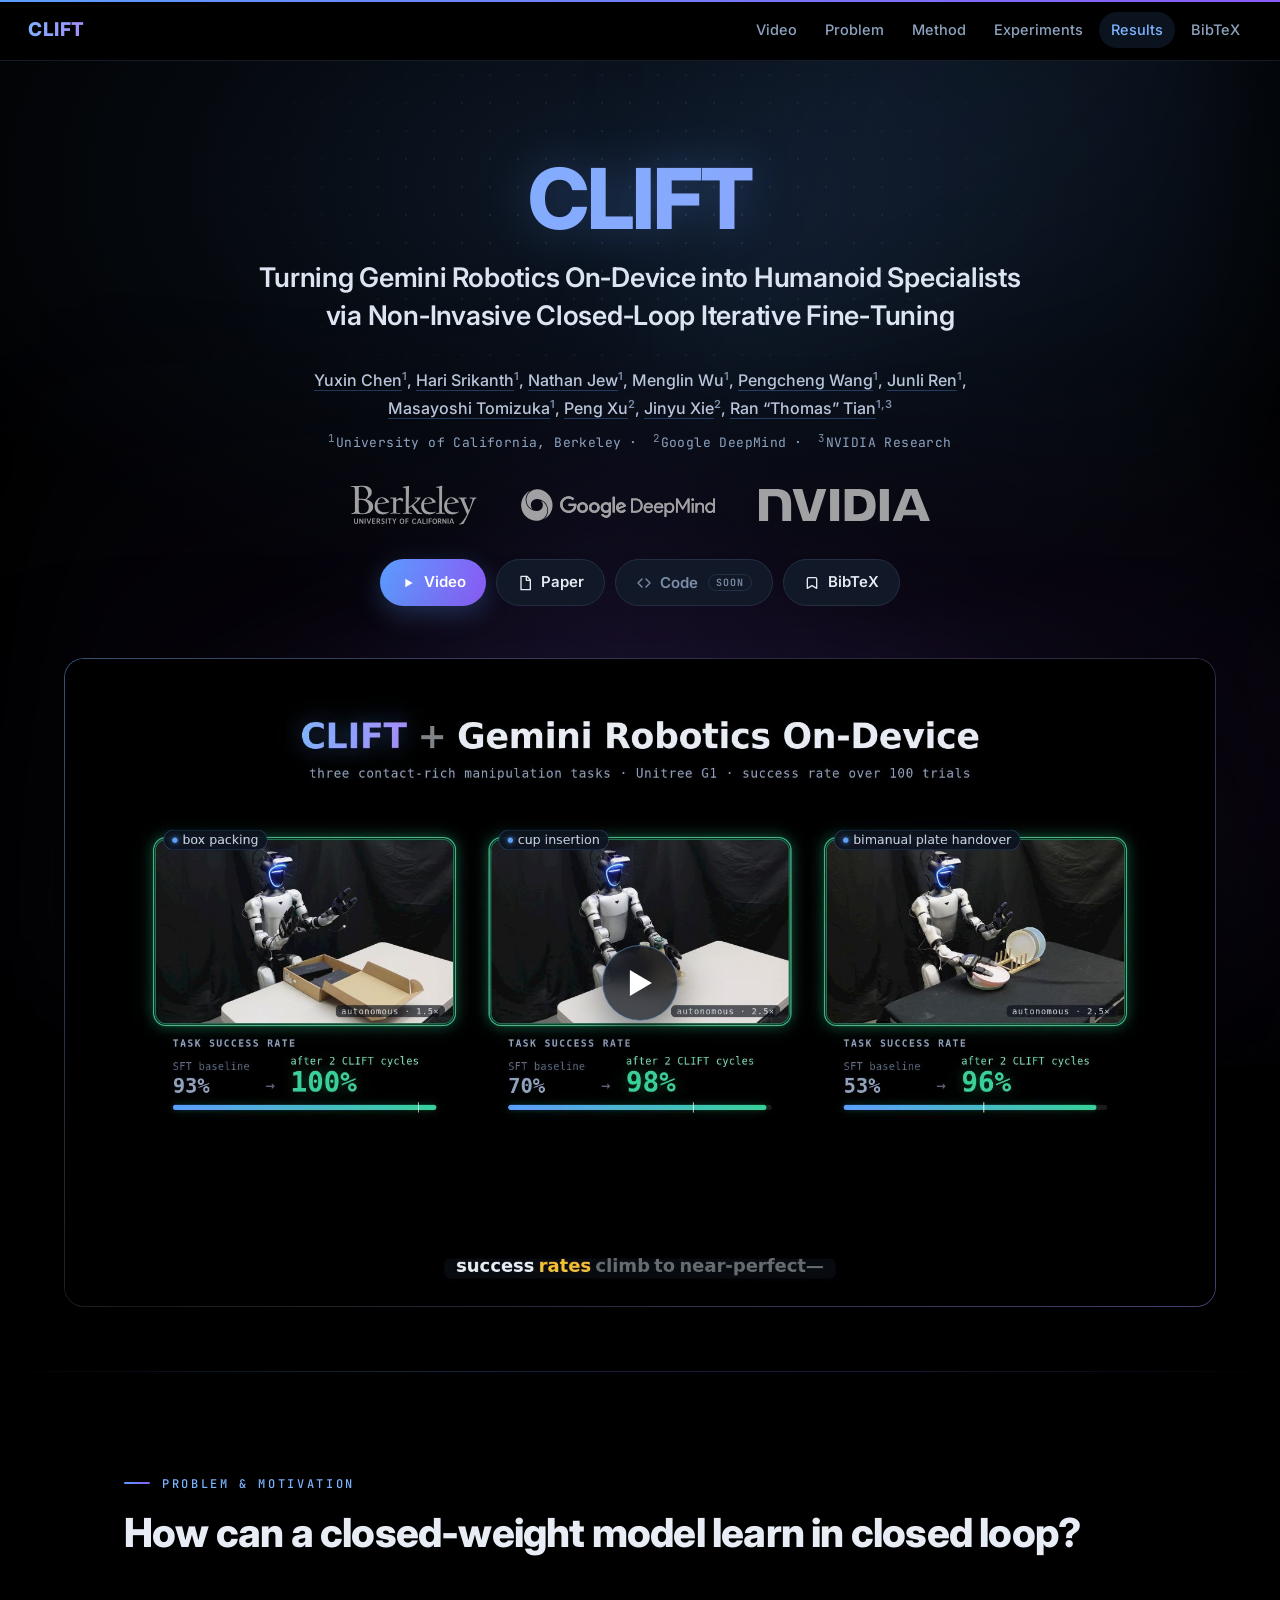
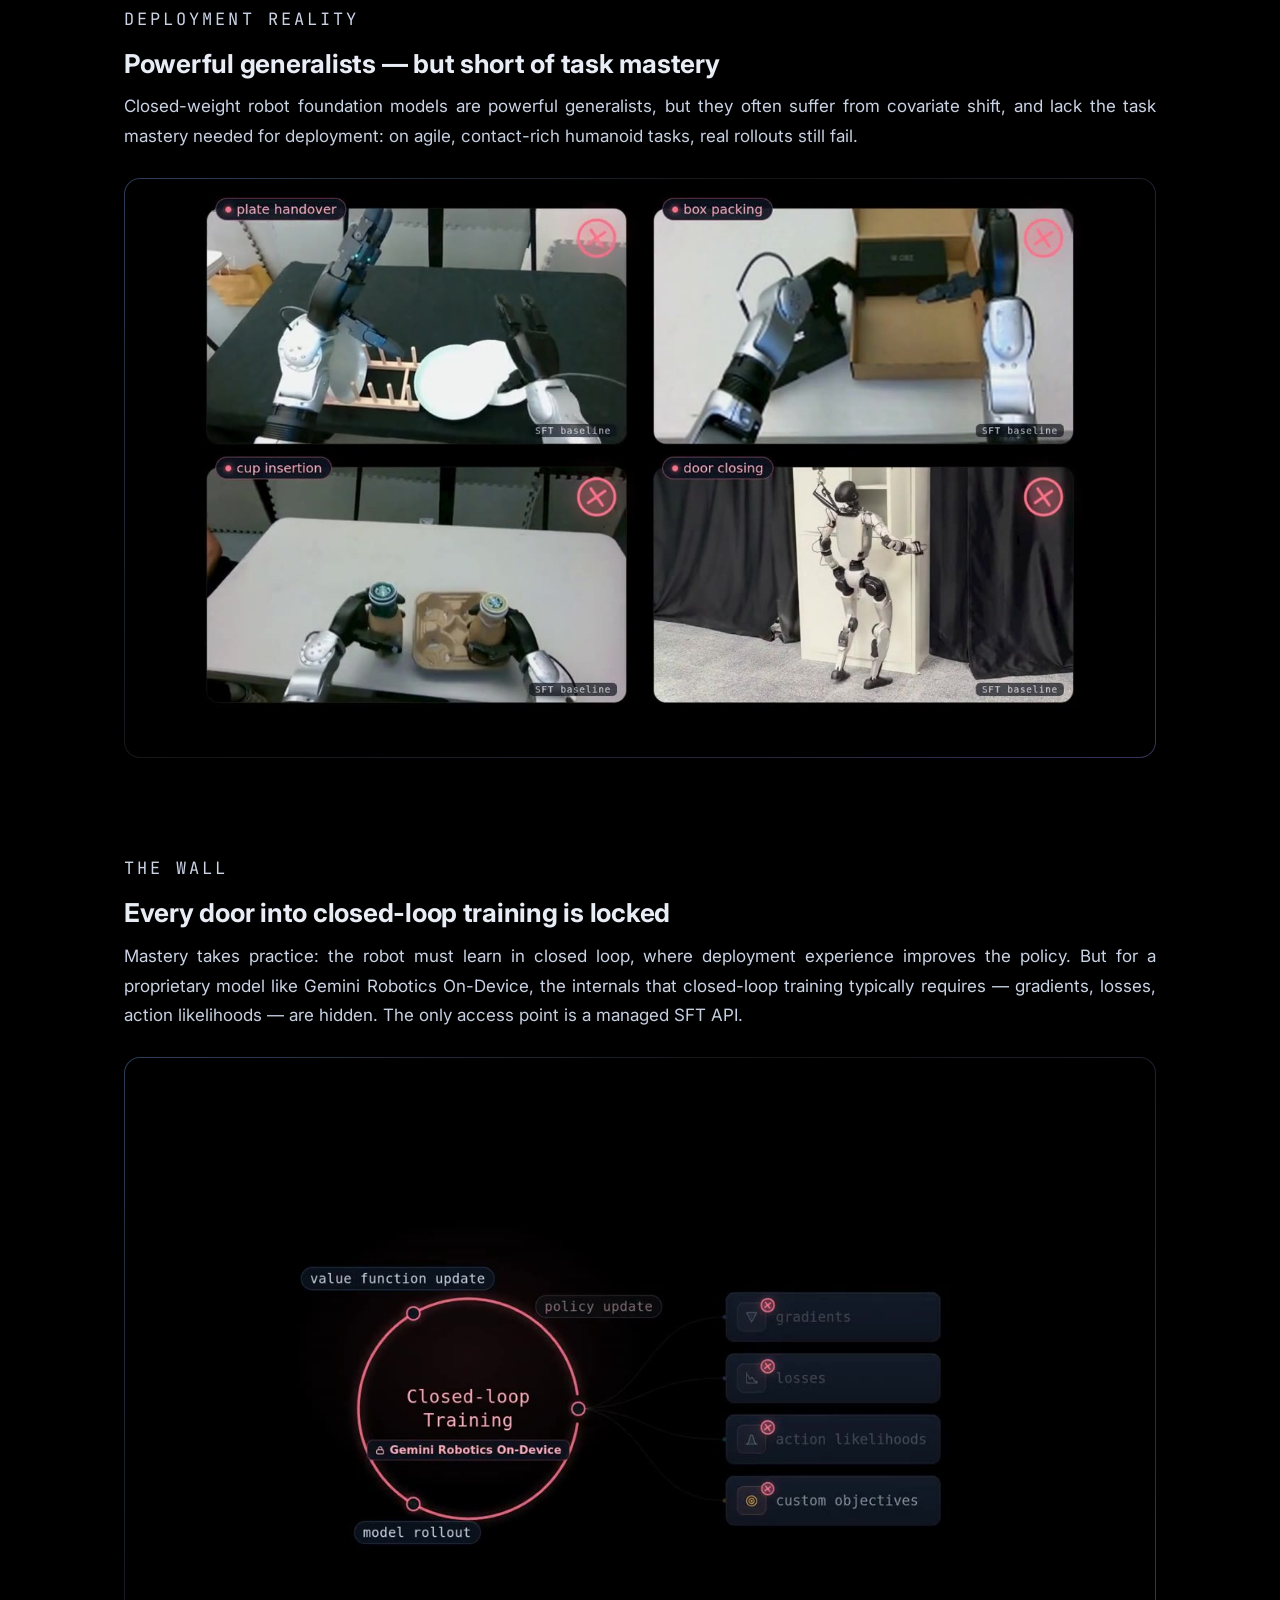
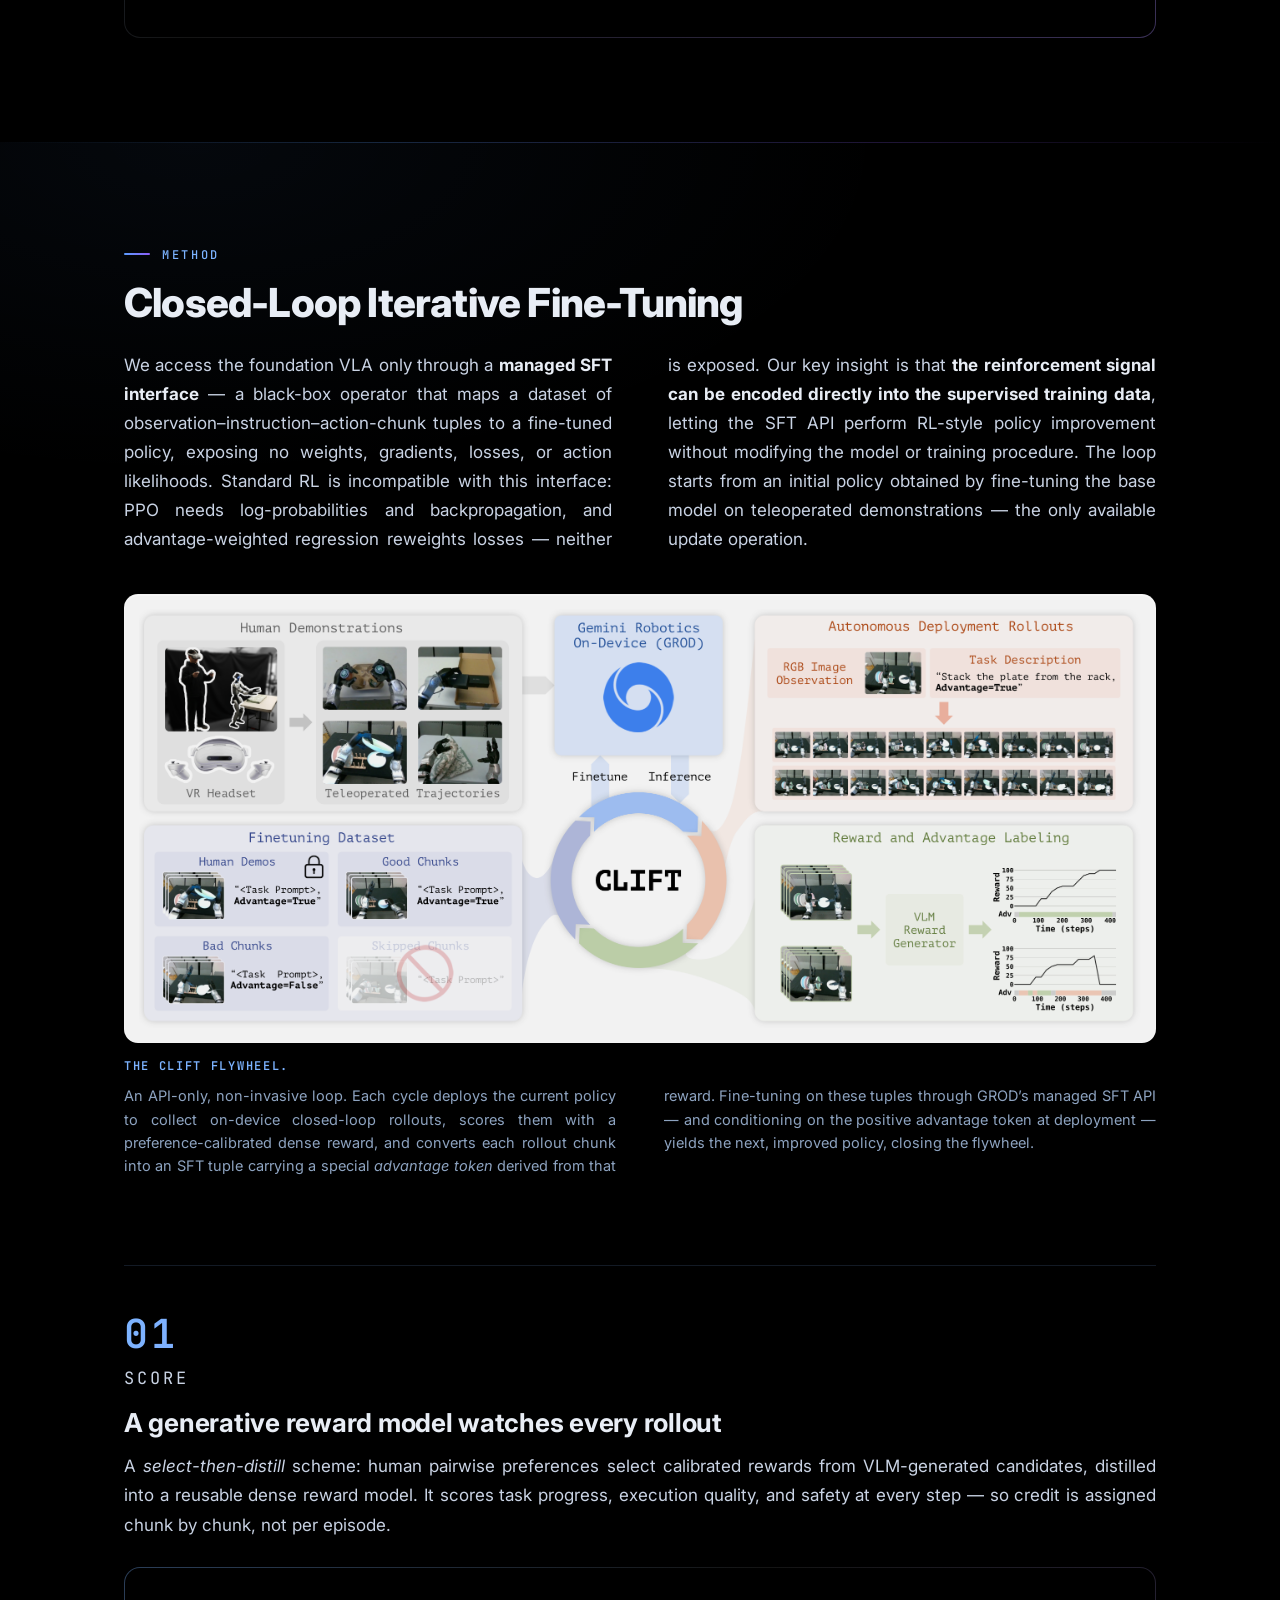
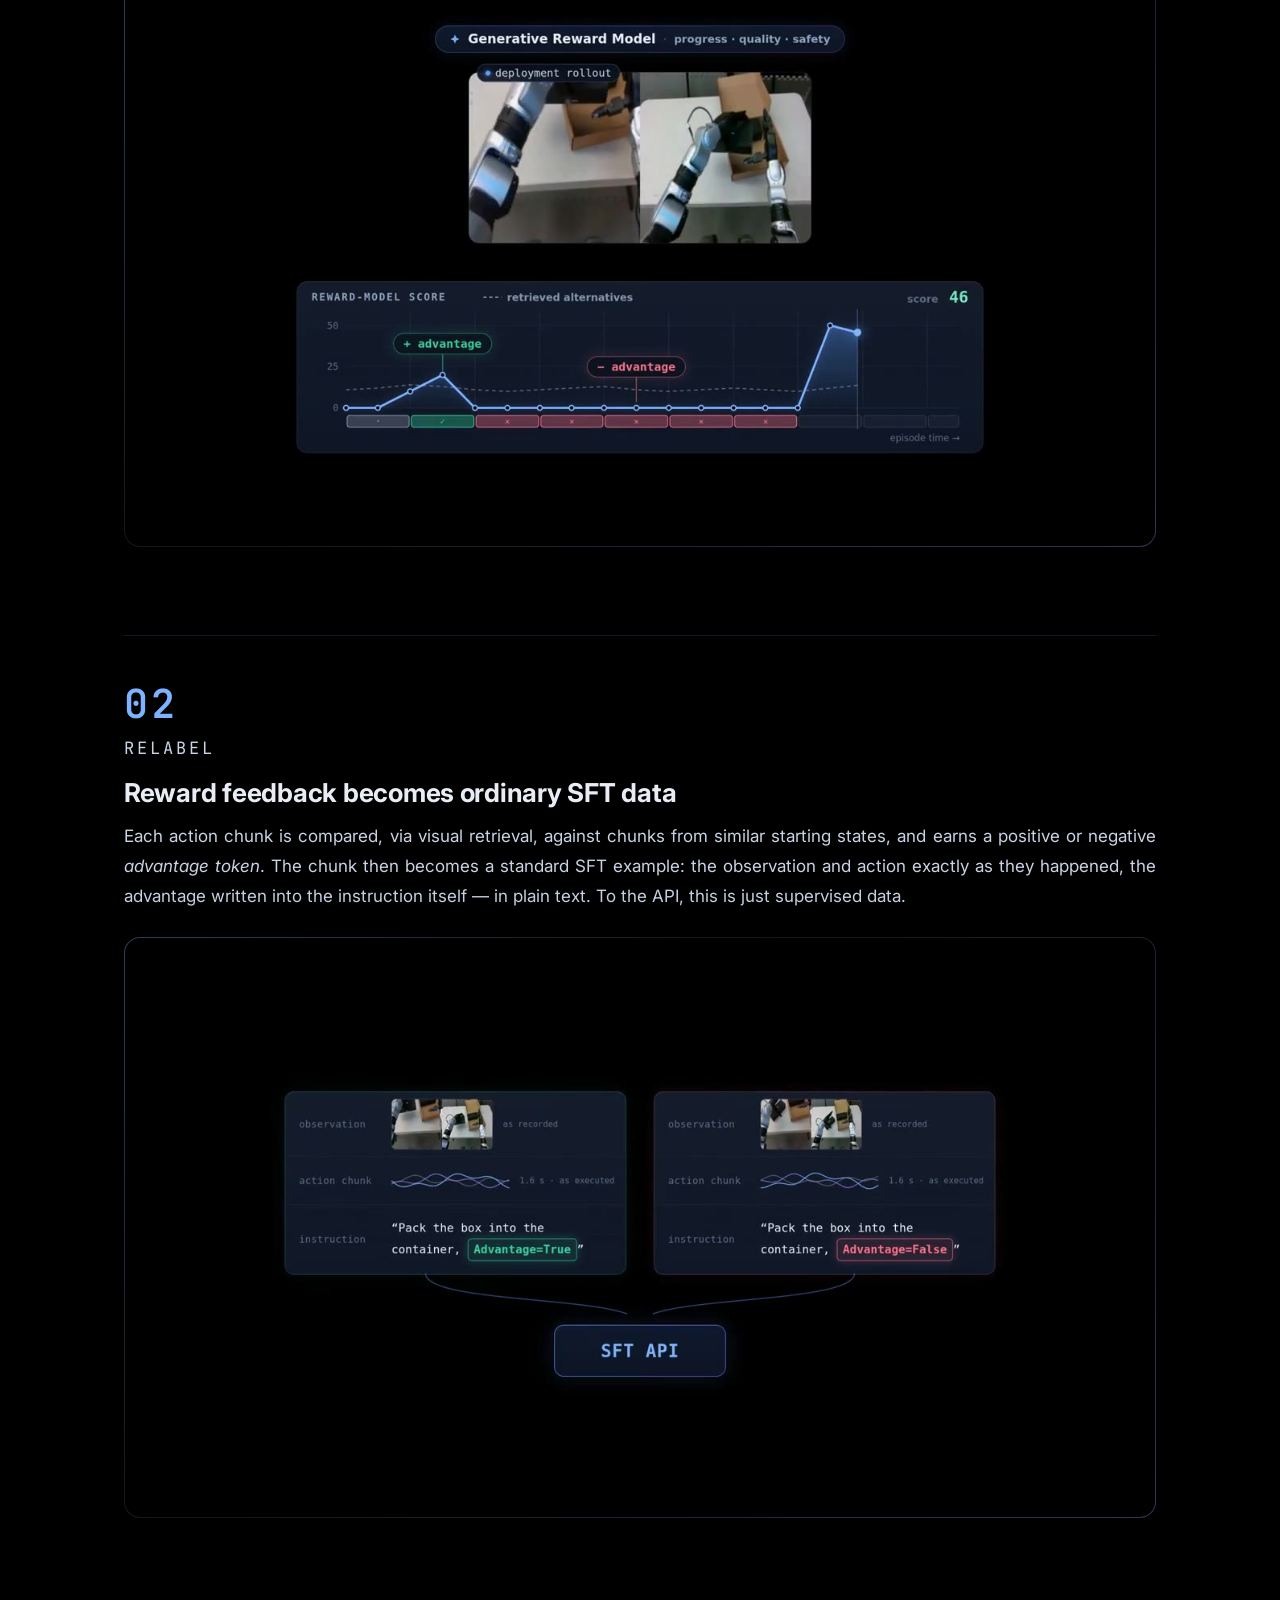
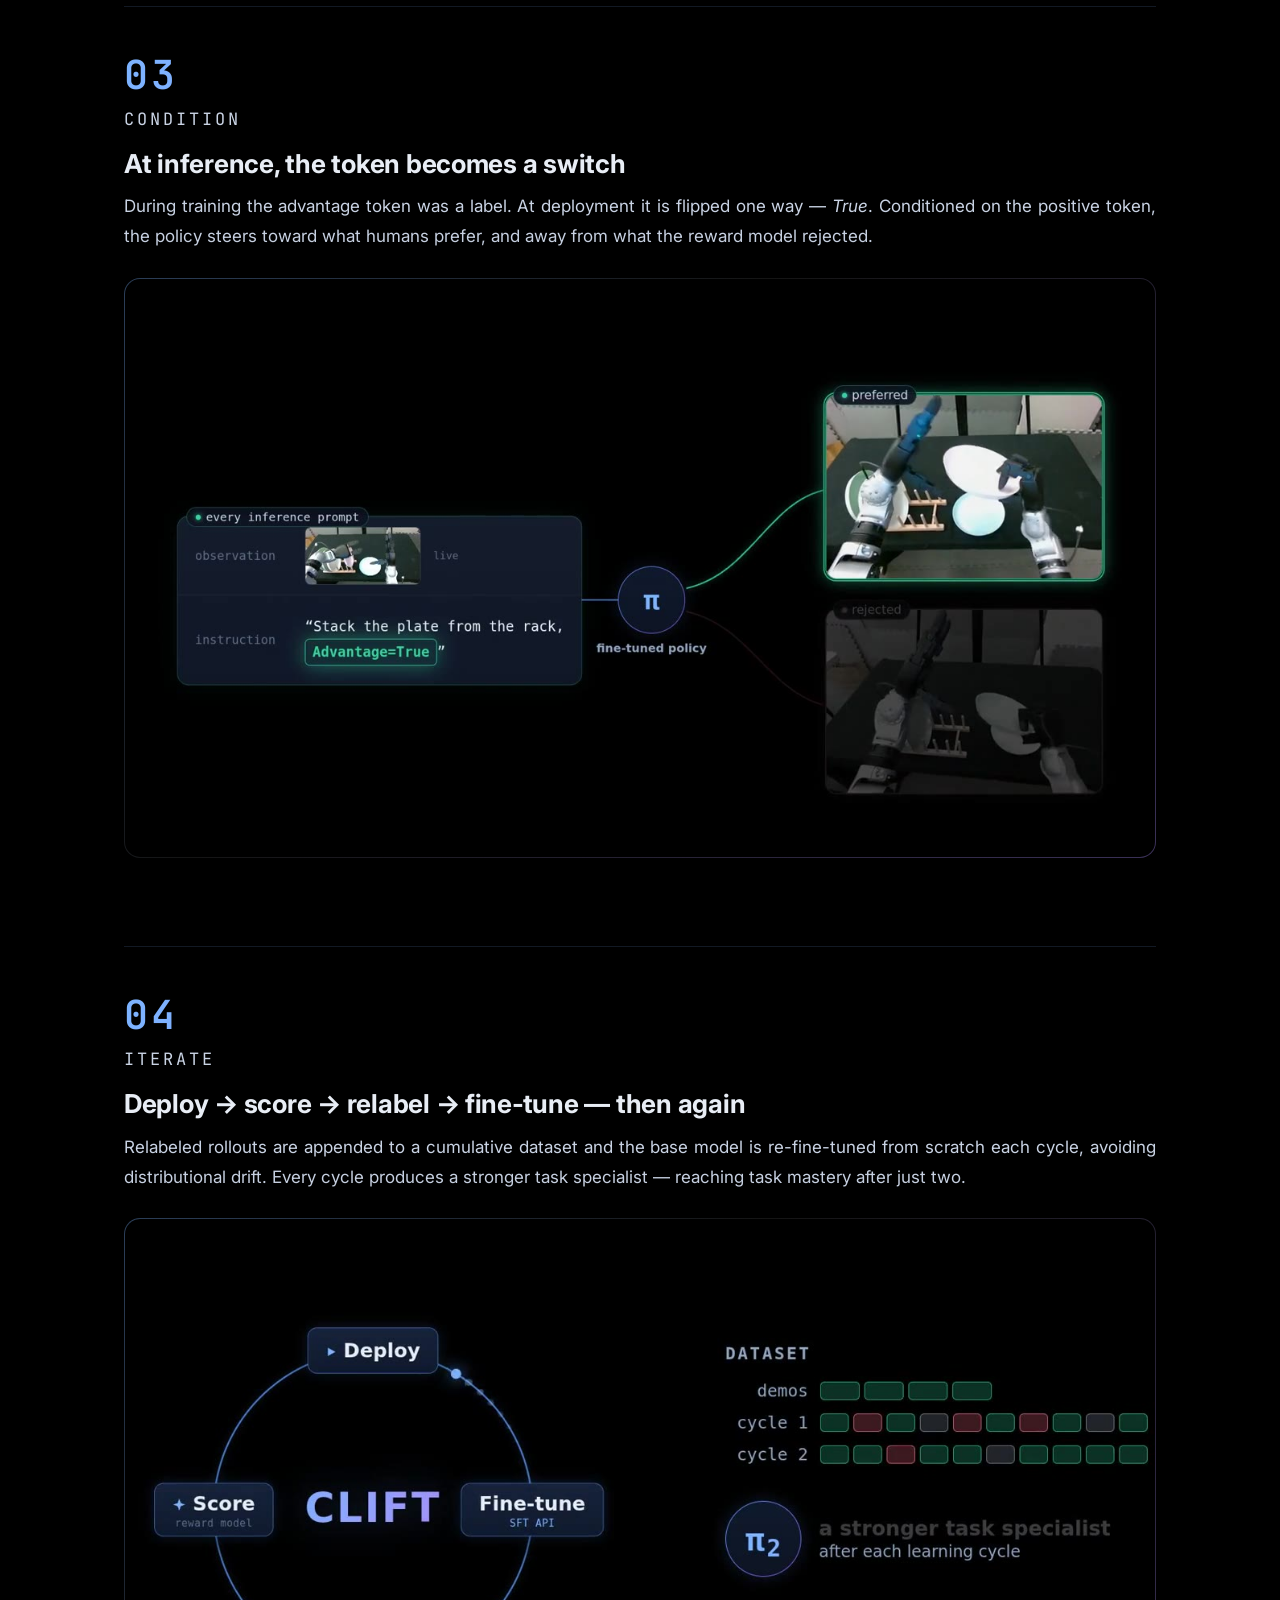
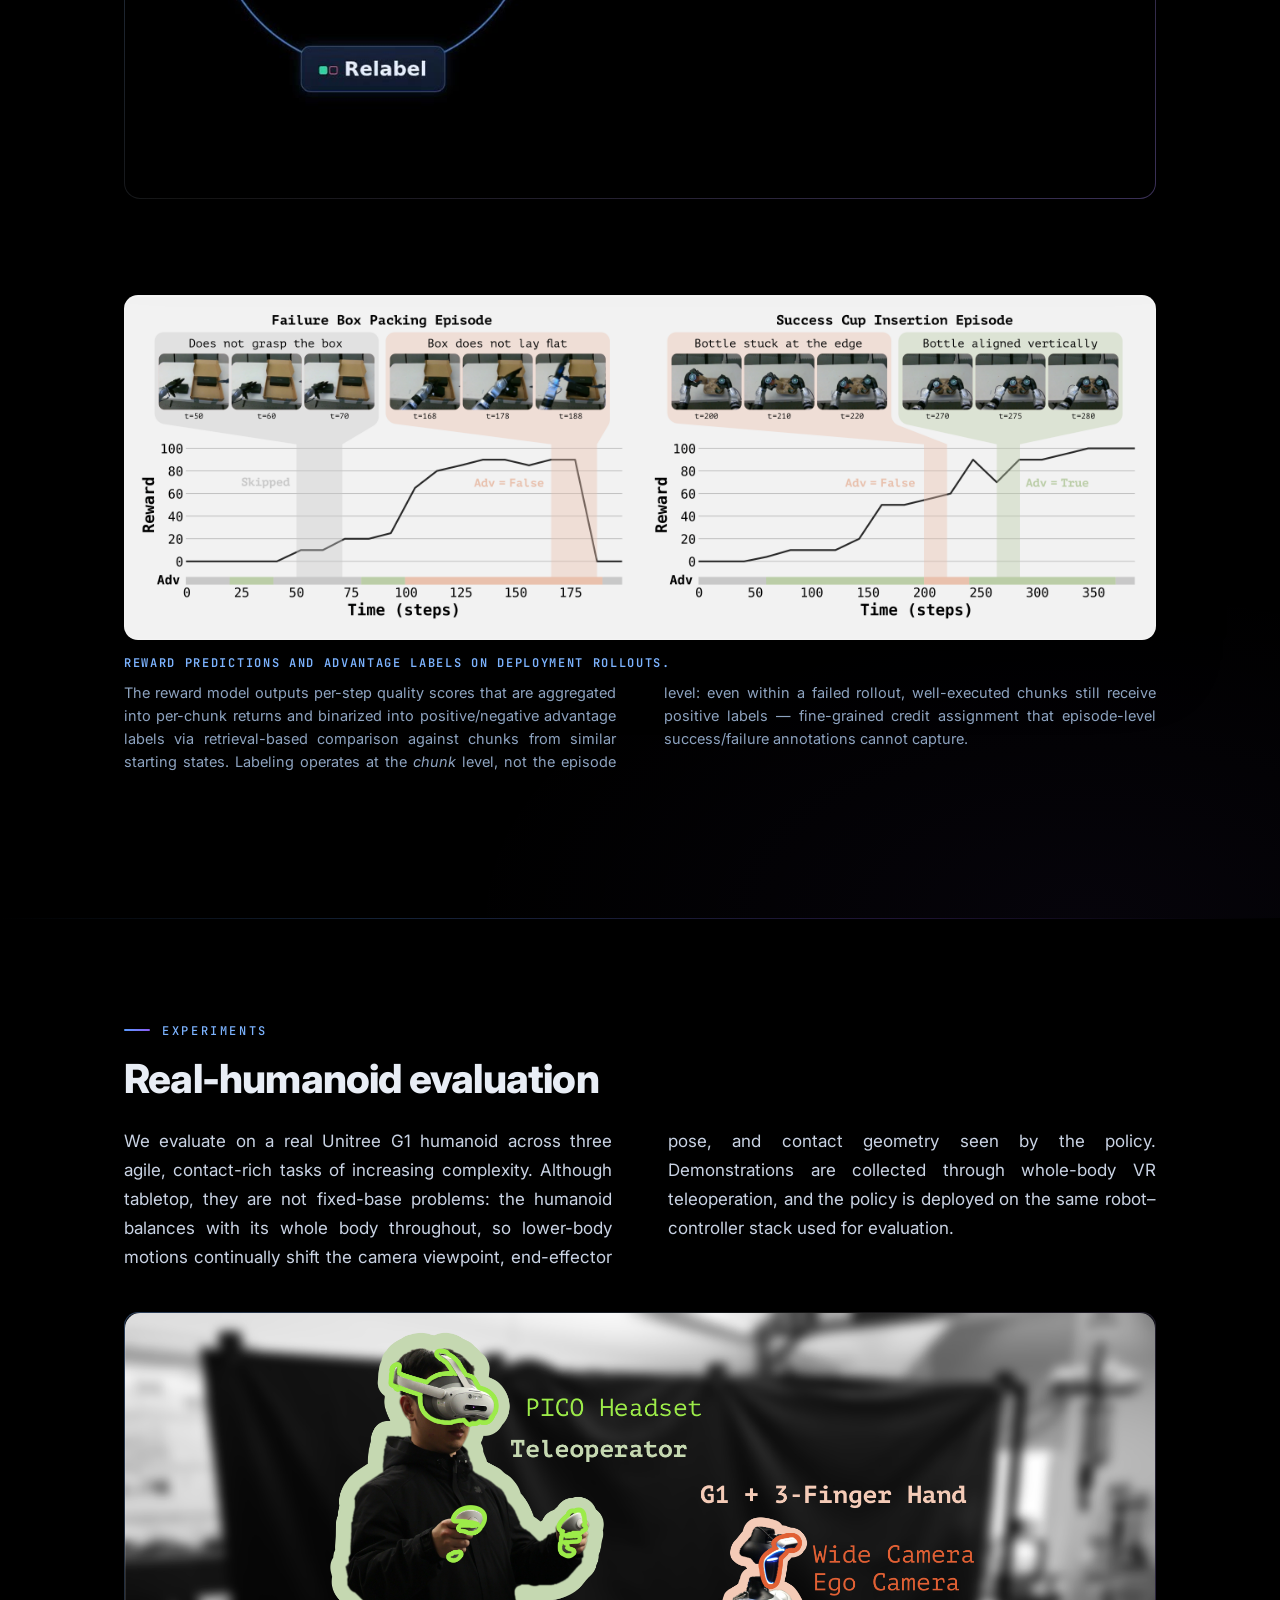
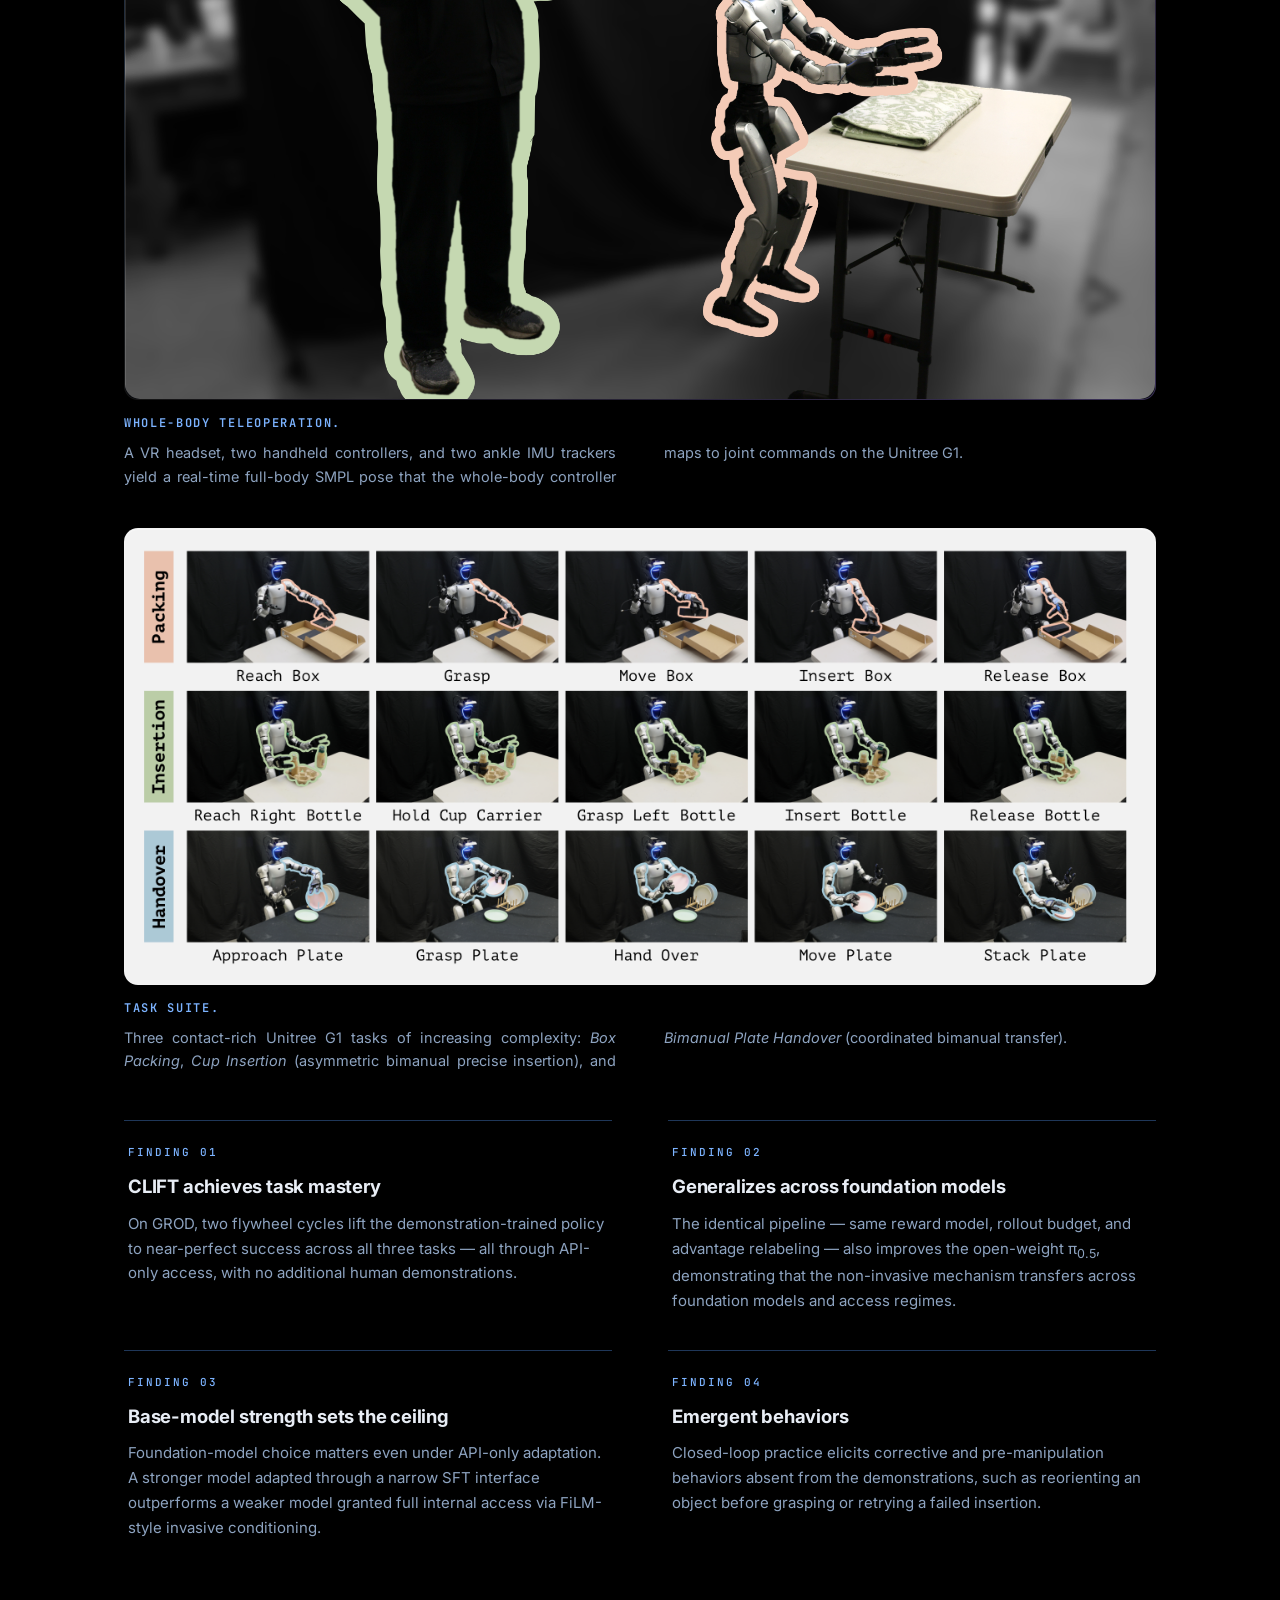
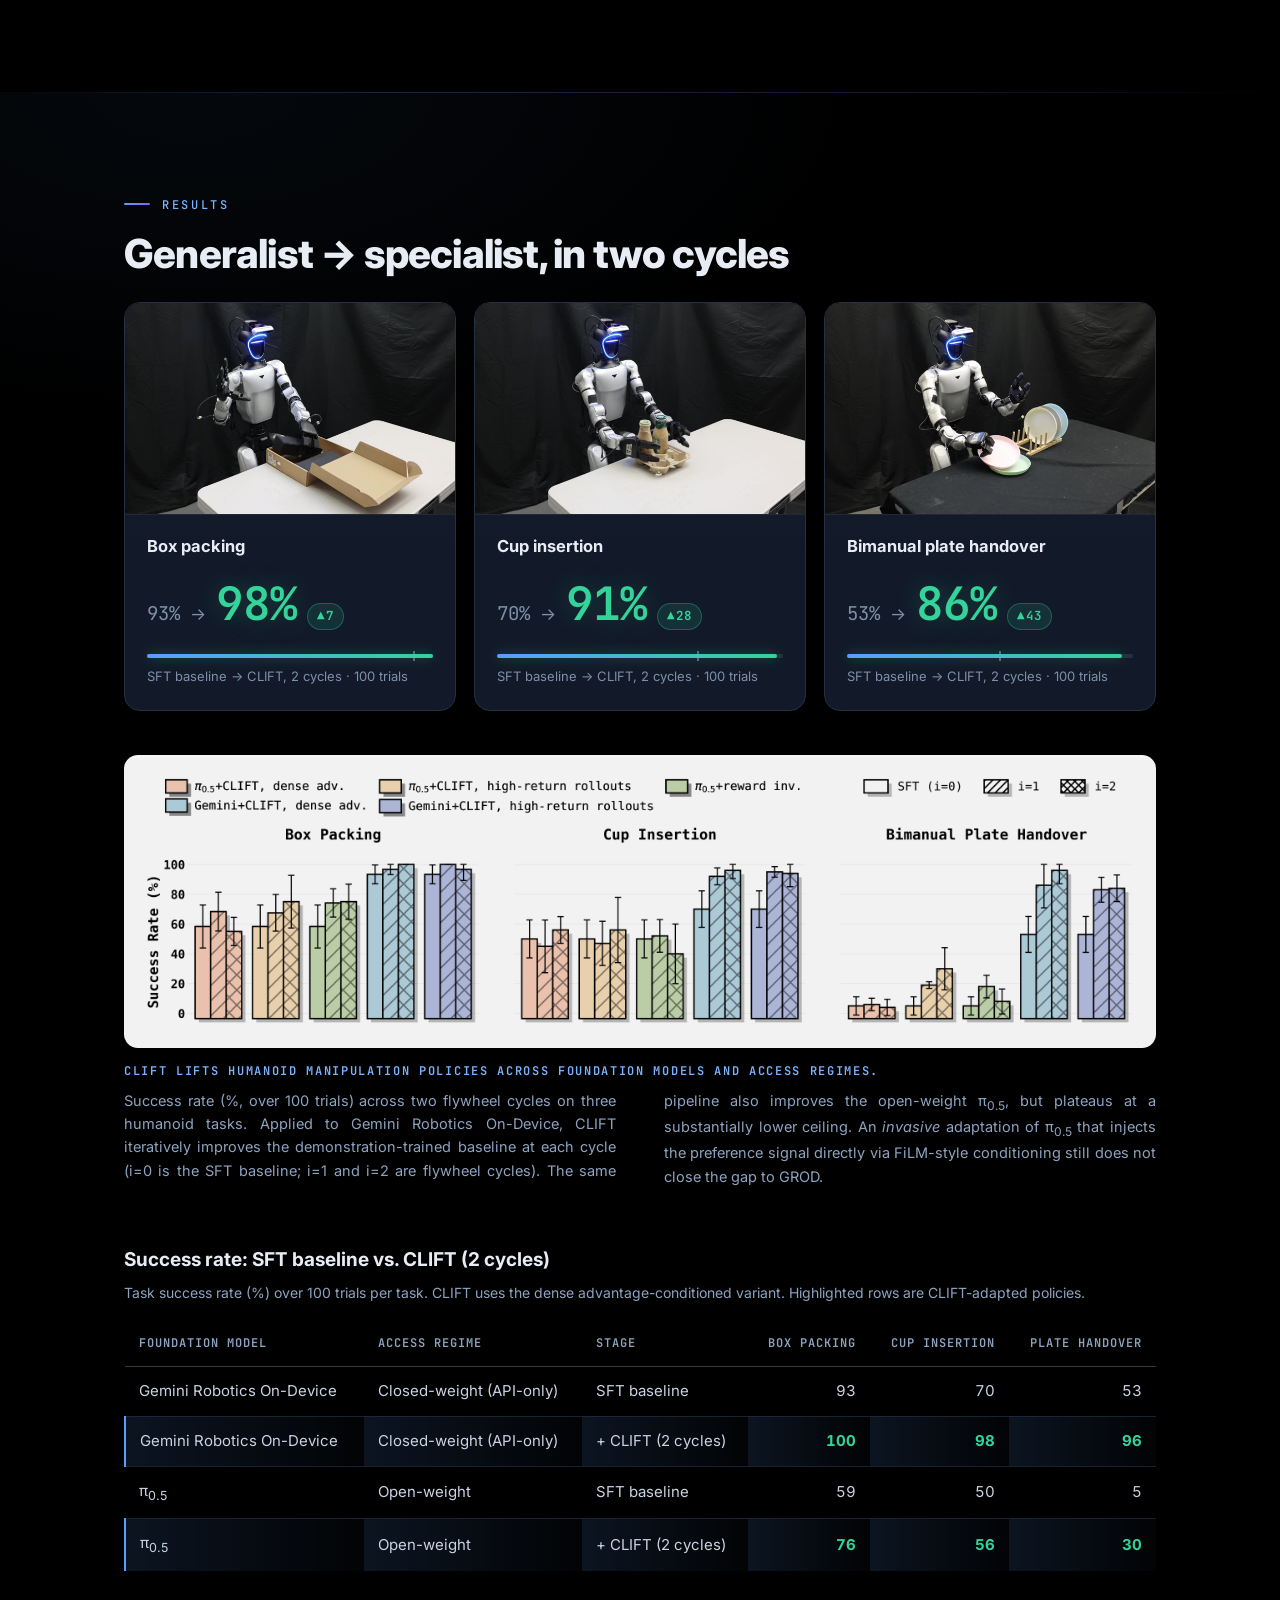
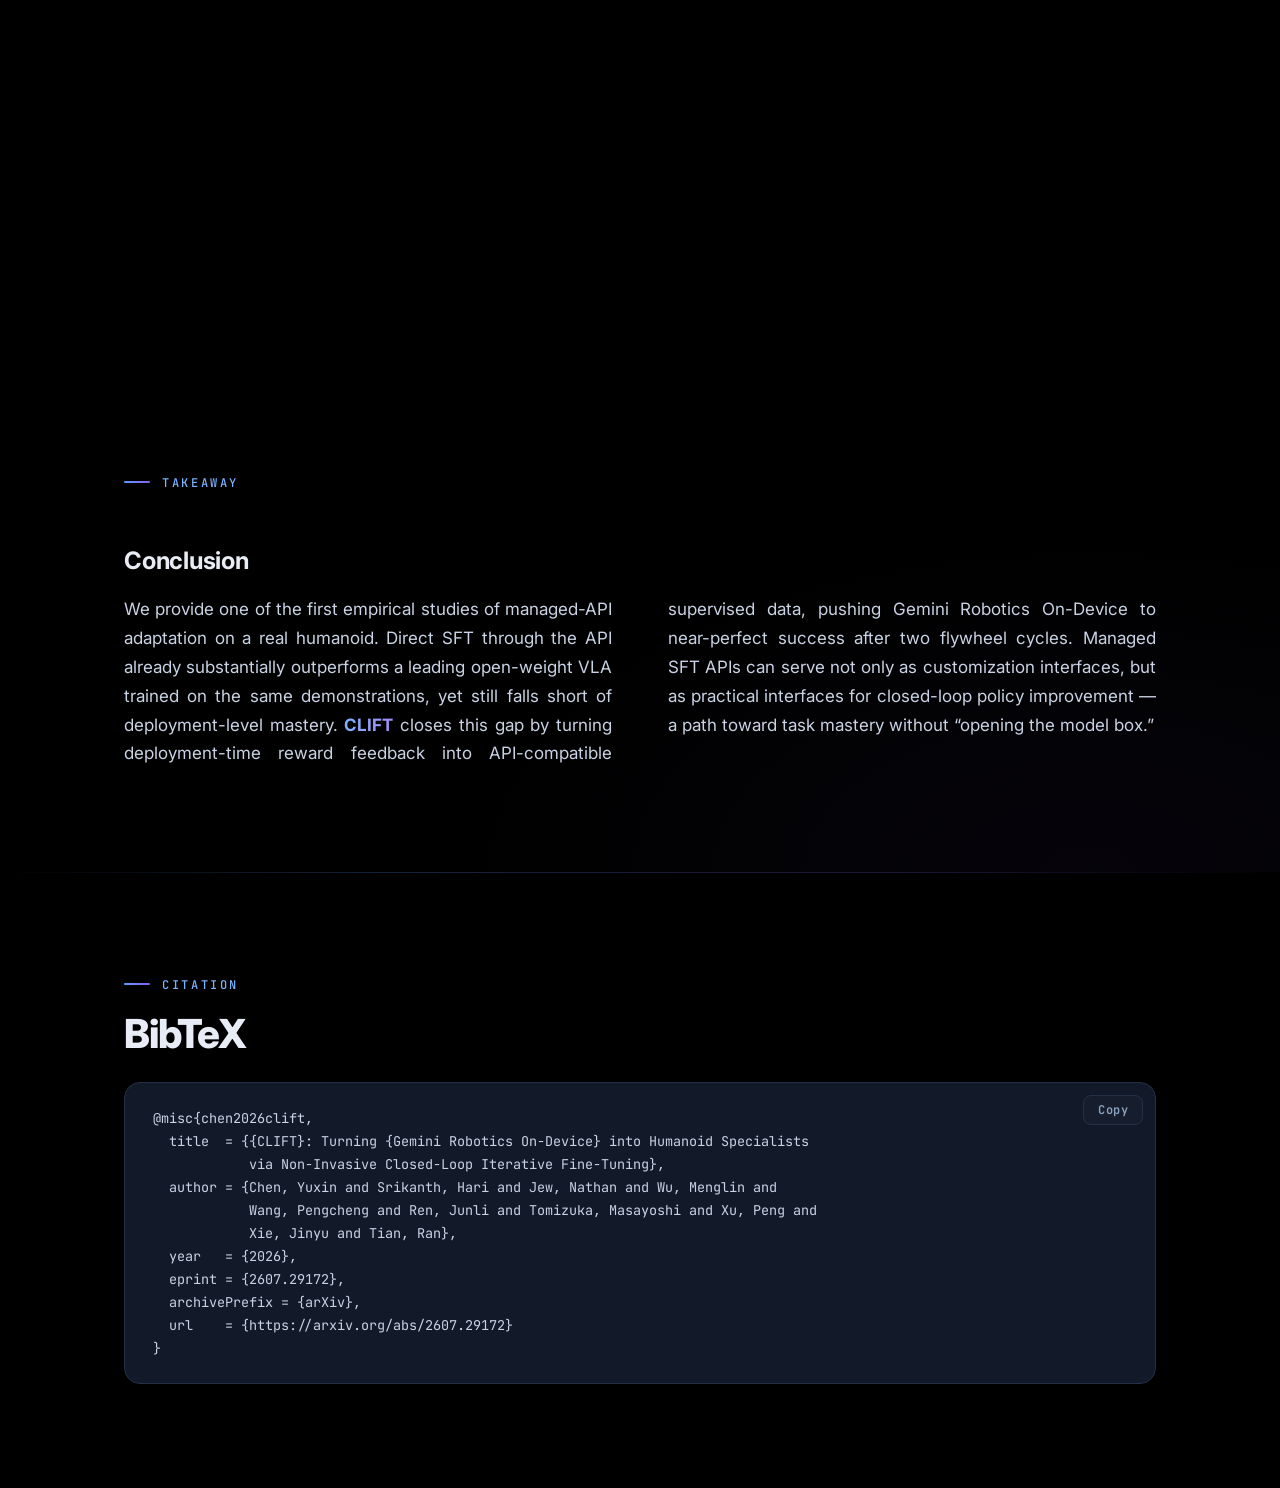
==== commit e970238c: "Slides: split base-model slide, emergent-behavior videos, method deep-dives; move site to clift-robo" ====
--- a/index.html
+++ b/index.html
@@ -8,17 +8,17 @@
   <meta name="viewport" content="width=device-width, initial-scale=1">
   <title>CLIFT: Closed-Loop Iterative Fine-Tuning for Humanoid Specialists</title>
 
-  <link rel="canonical" href="https://thomaschen98.github.io/clift/">
+  <link rel="canonical" href="https://clift-robot.github.io/">
 
   <meta property="og:type" content="website">
-  <meta property="og:url" content="https://thomaschen98.github.io/clift/">
+  <meta property="og:url" content="https://clift-robot.github.io/">
   <meta property="og:title" content="CLIFT: Turning Gemini Robotics On-Device into Humanoid Specialists via Non-Invasive Closed-Loop Iterative Fine-Tuning">
   <meta property="og:description" content="Closed-loop policy improvement through a managed SFT API — without ever opening the model box.">
-  <meta property="og:image" content="https://thomaschen98.github.io/clift/static/images/og_card.jpg">
+  <meta property="og:image" content="https://clift-robot.github.io/static/images/og_card.jpg">
   <meta name="twitter:card" content="summary_large_image">
   <meta name="twitter:title" content="CLIFT: Turning Gemini Robotics On-Device into Humanoid Specialists via Non-Invasive Closed-Loop Iterative Fine-Tuning">
   <meta name="twitter:description" content="Closed-loop policy improvement through a managed SFT API — without ever opening the model box.">
-  <meta name="twitter:image" content="https://thomaschen98.github.io/clift/static/images/og_card.jpg">
+  <meta name="twitter:image" content="https://clift-robot.github.io/static/images/og_card.jpg">
 
   <link rel="preconnect" href="https://fonts.googleapis.com">
   <link rel="preconnect" href="https://fonts.gstatic.com" crossorigin>
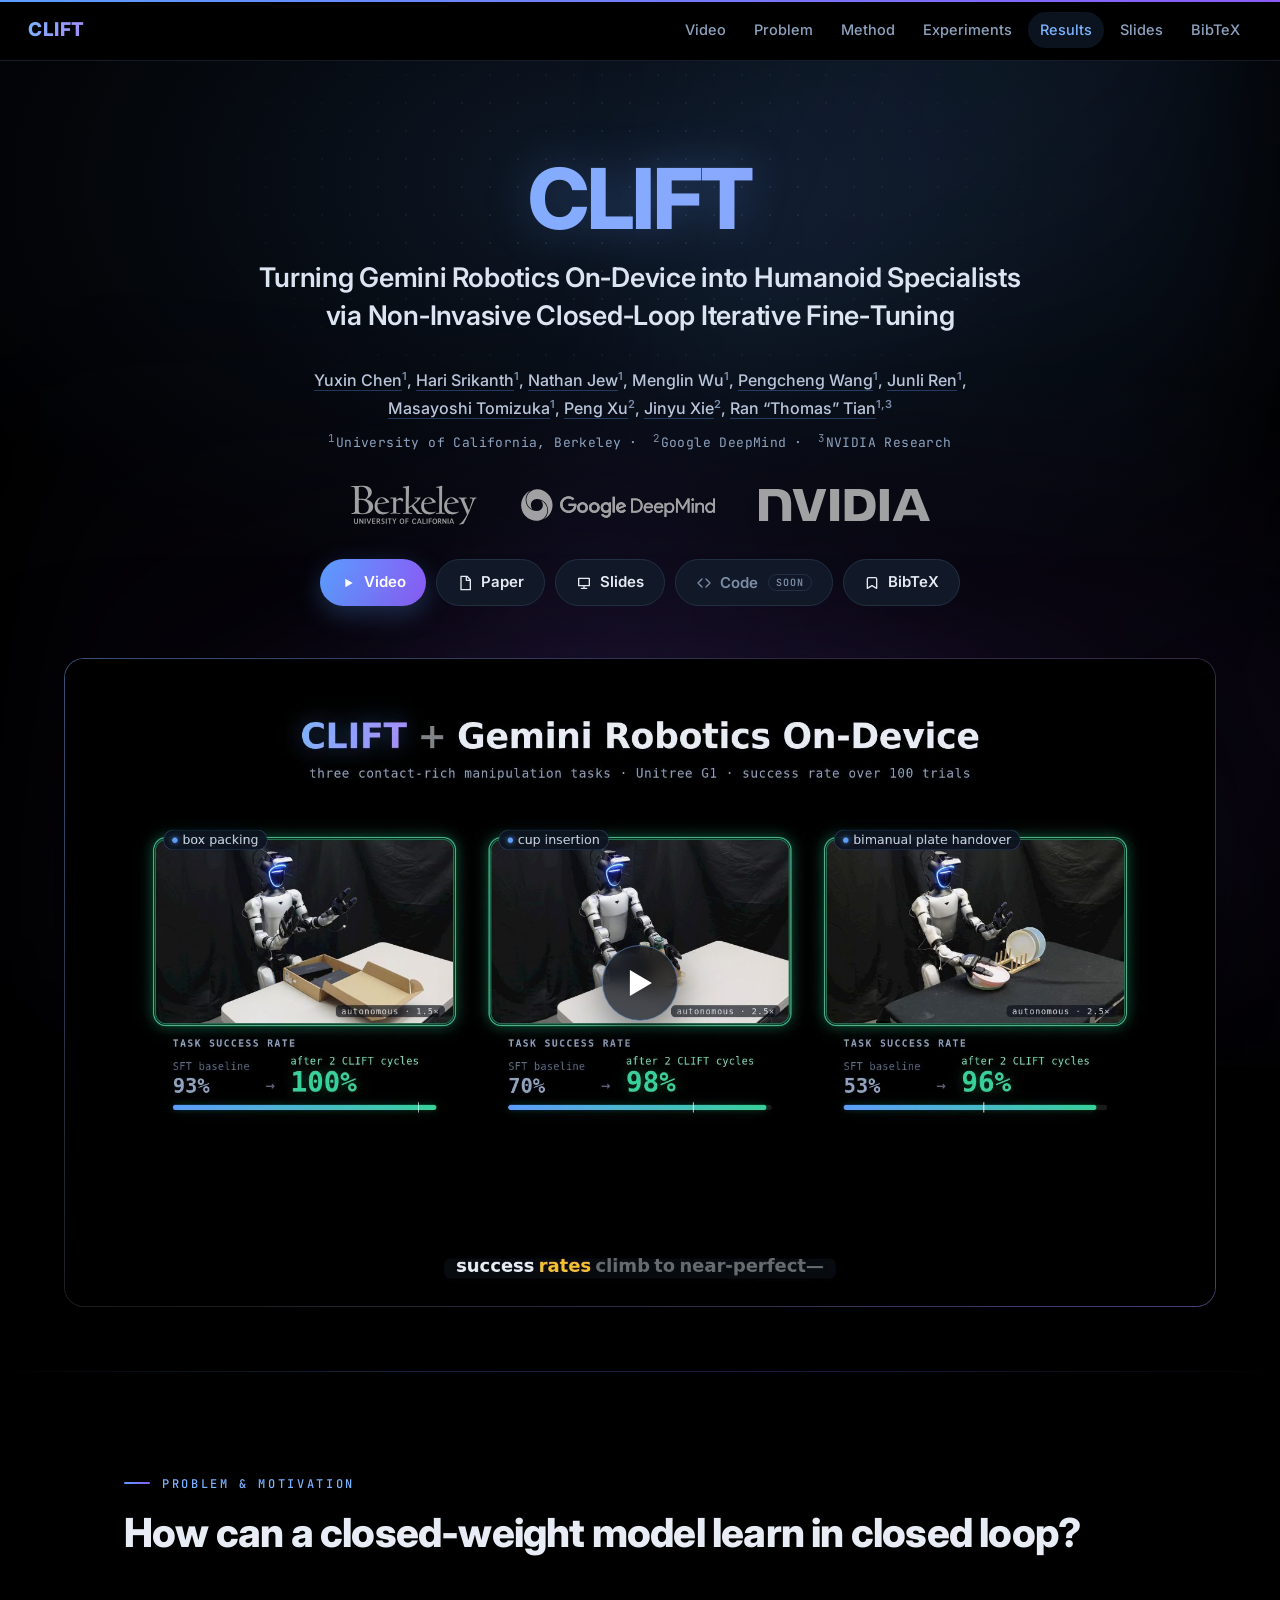
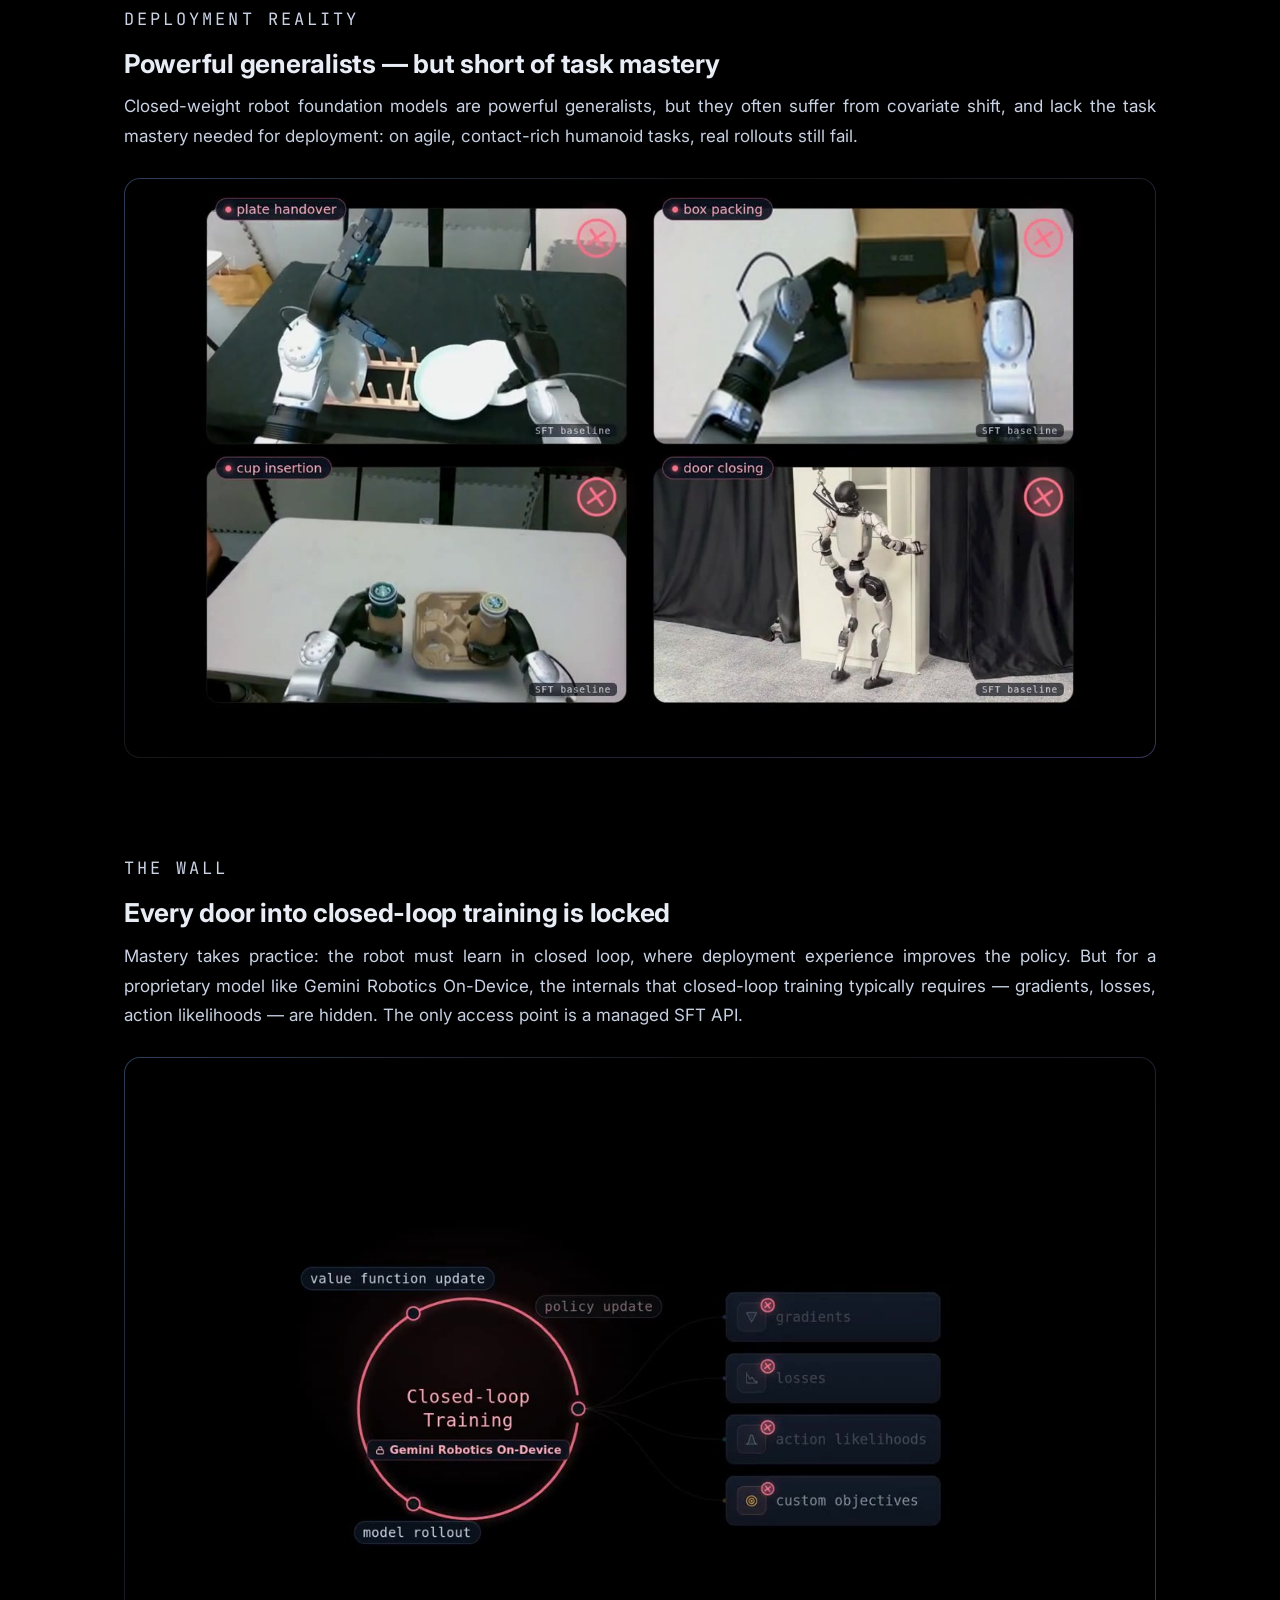
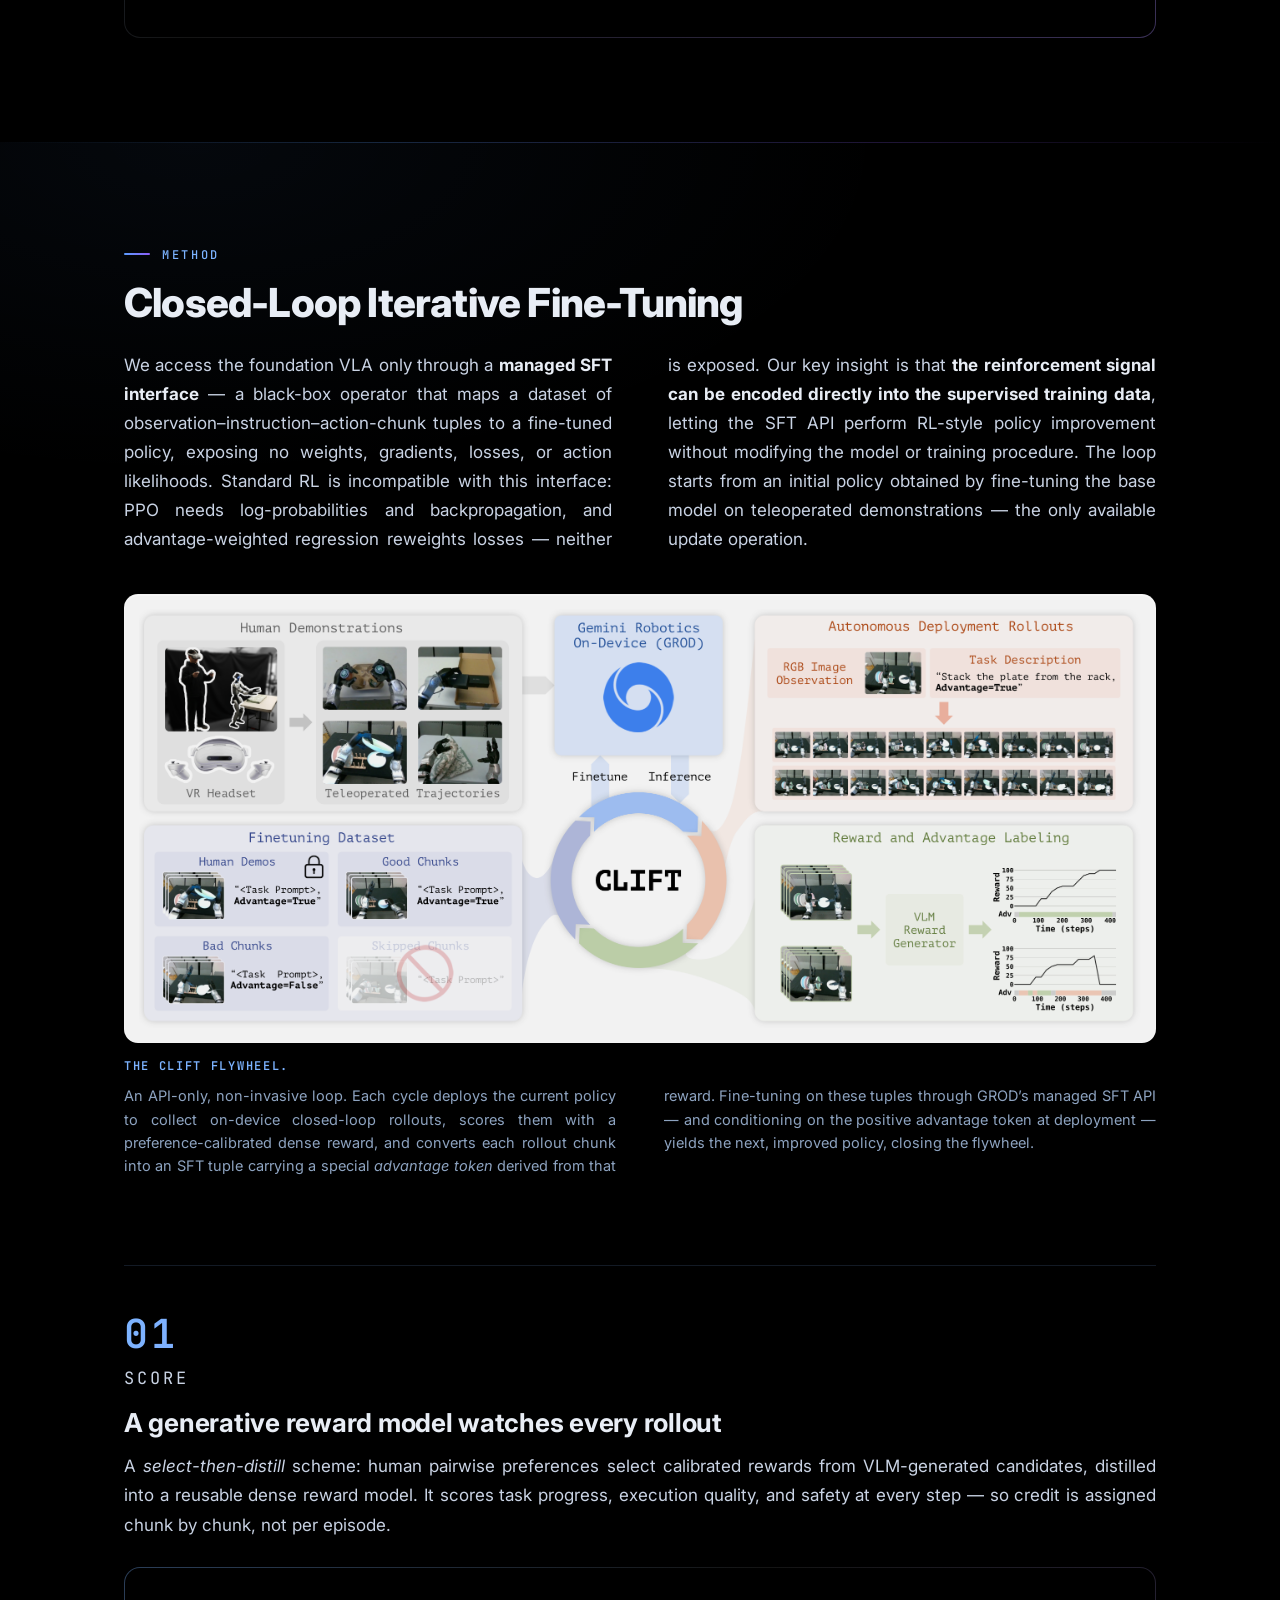
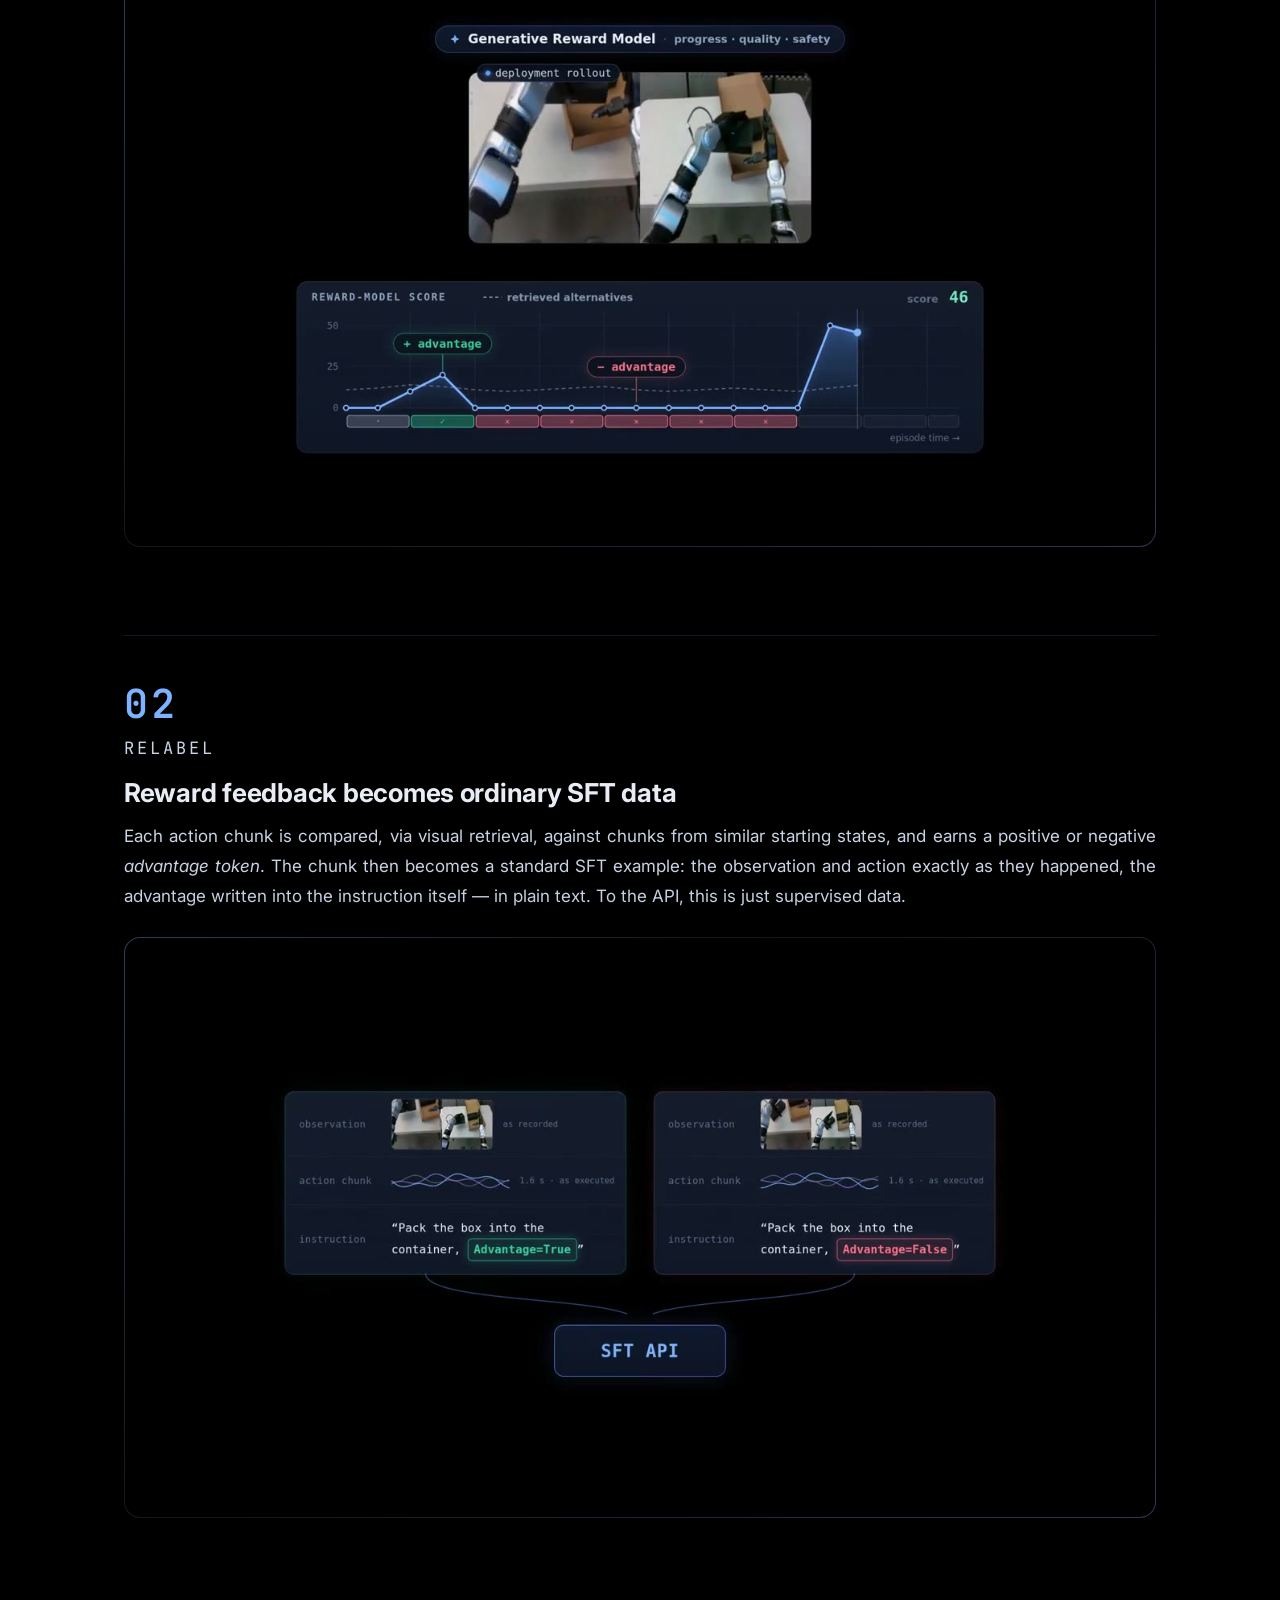
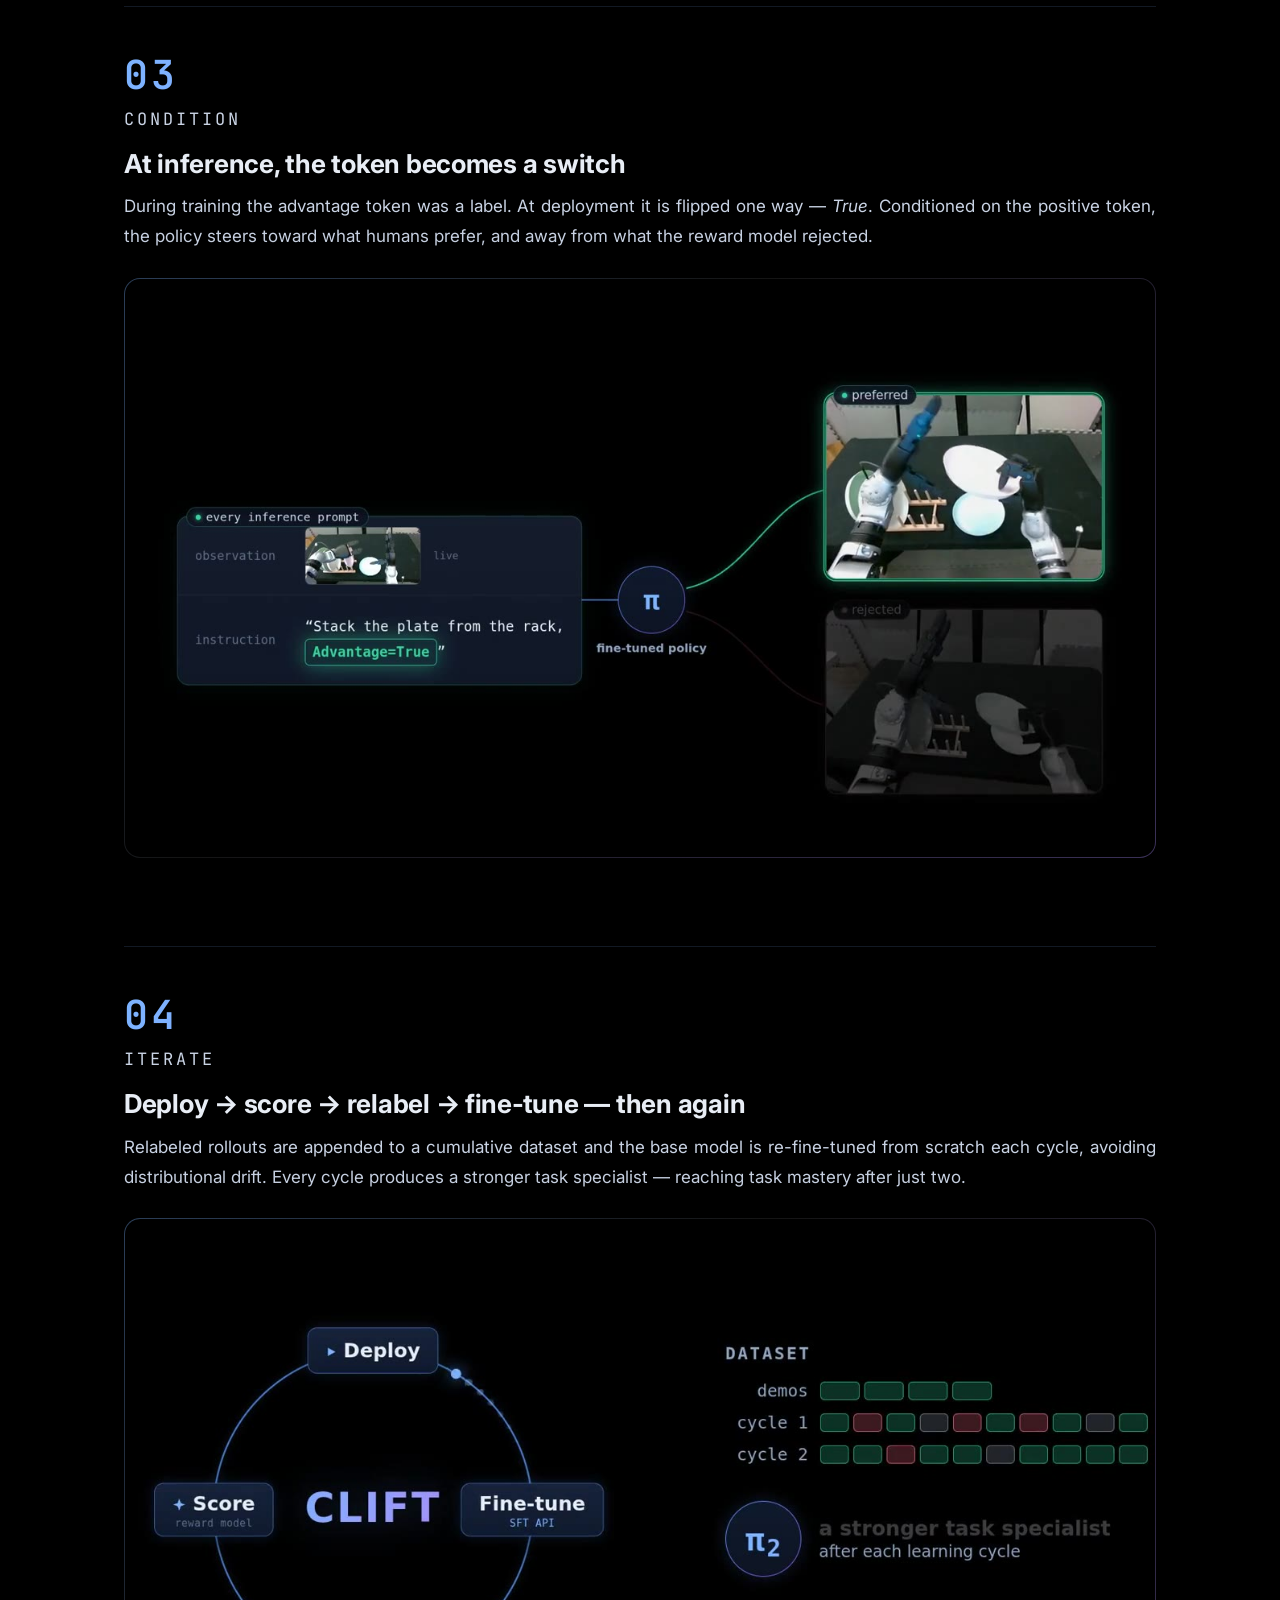
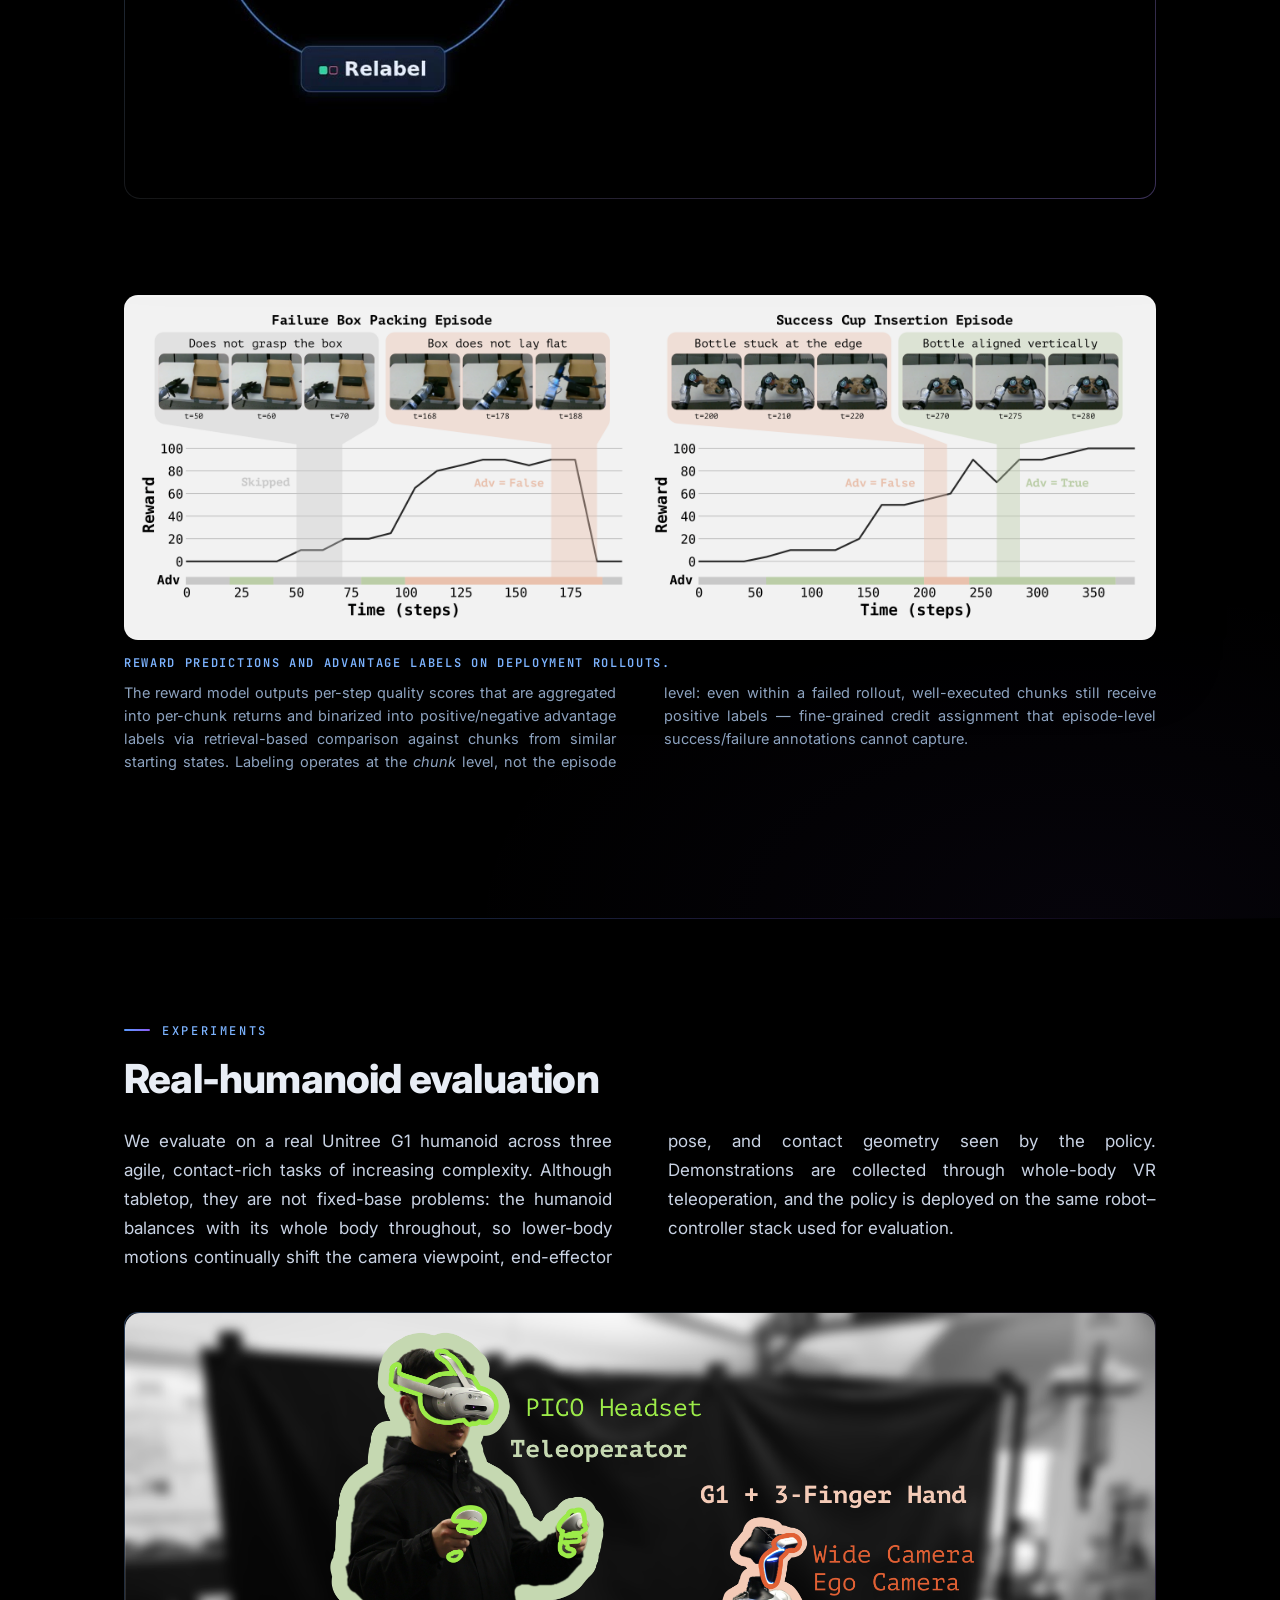
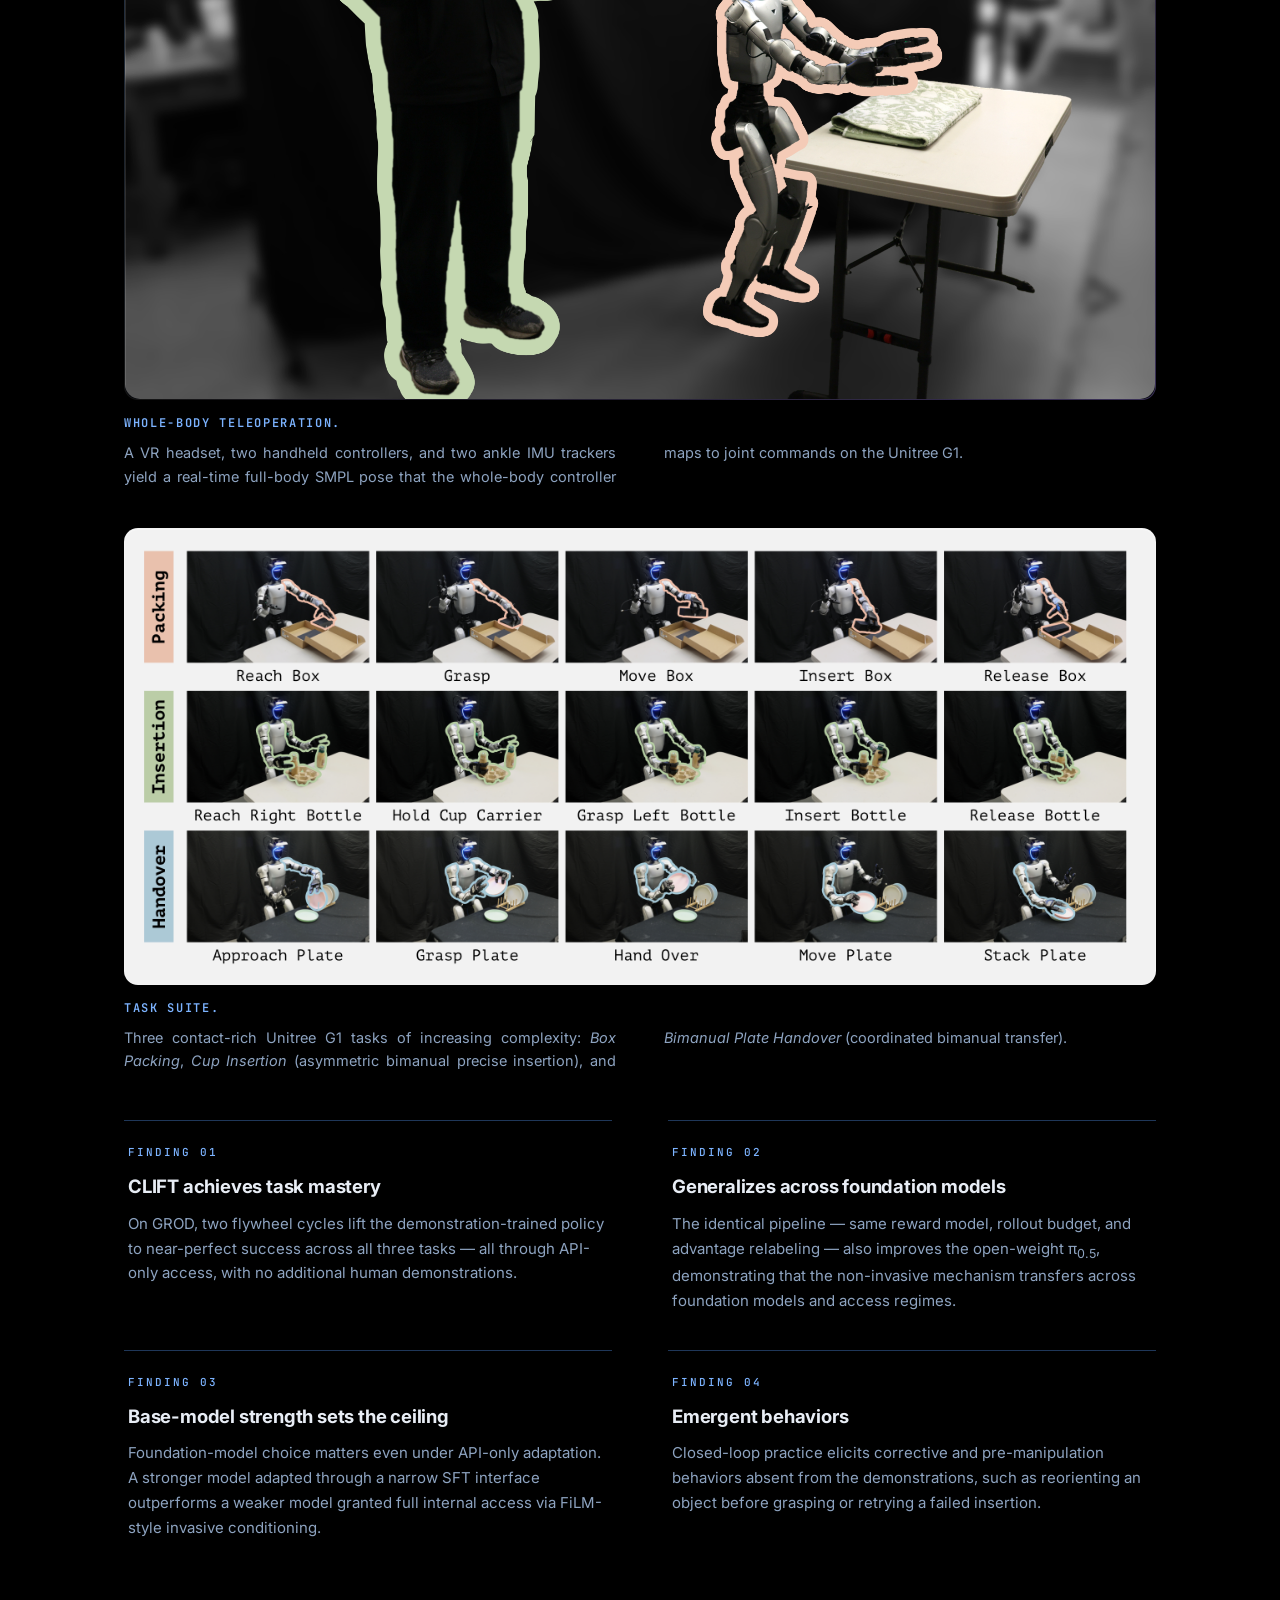
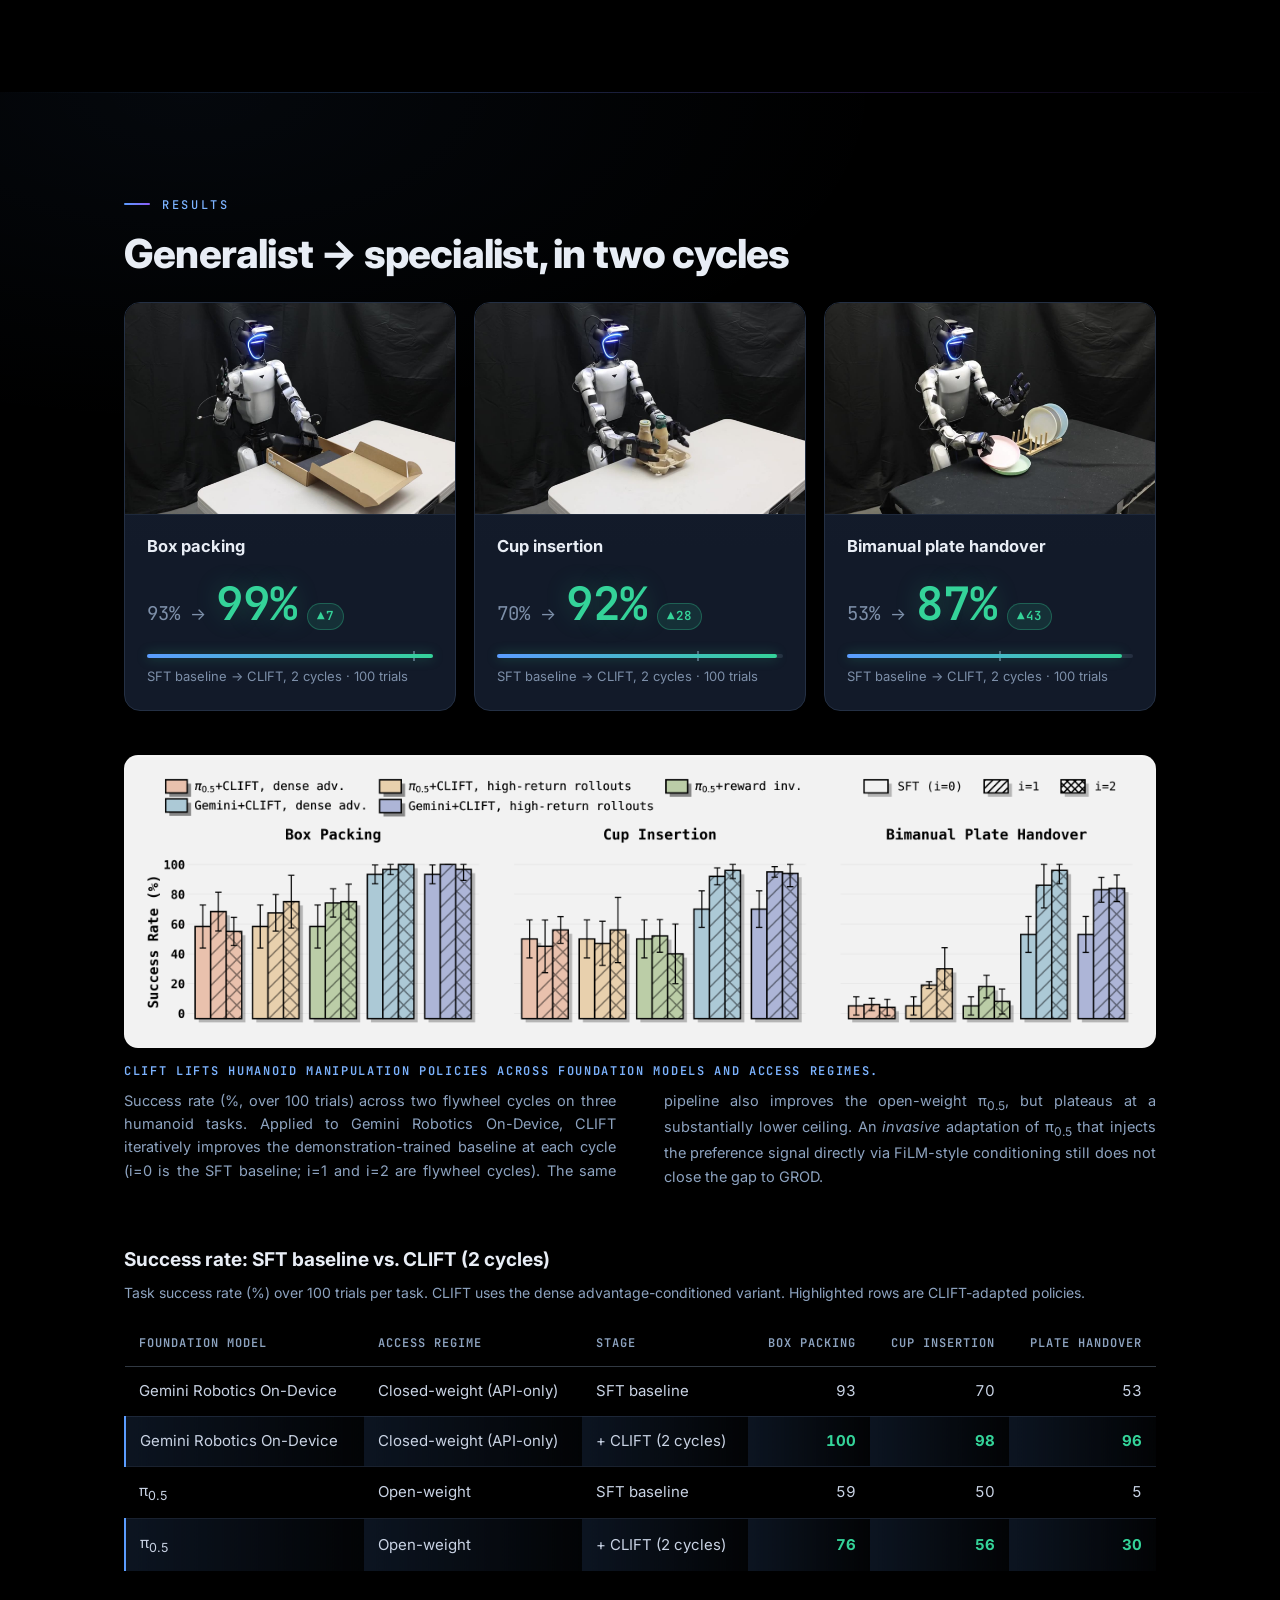
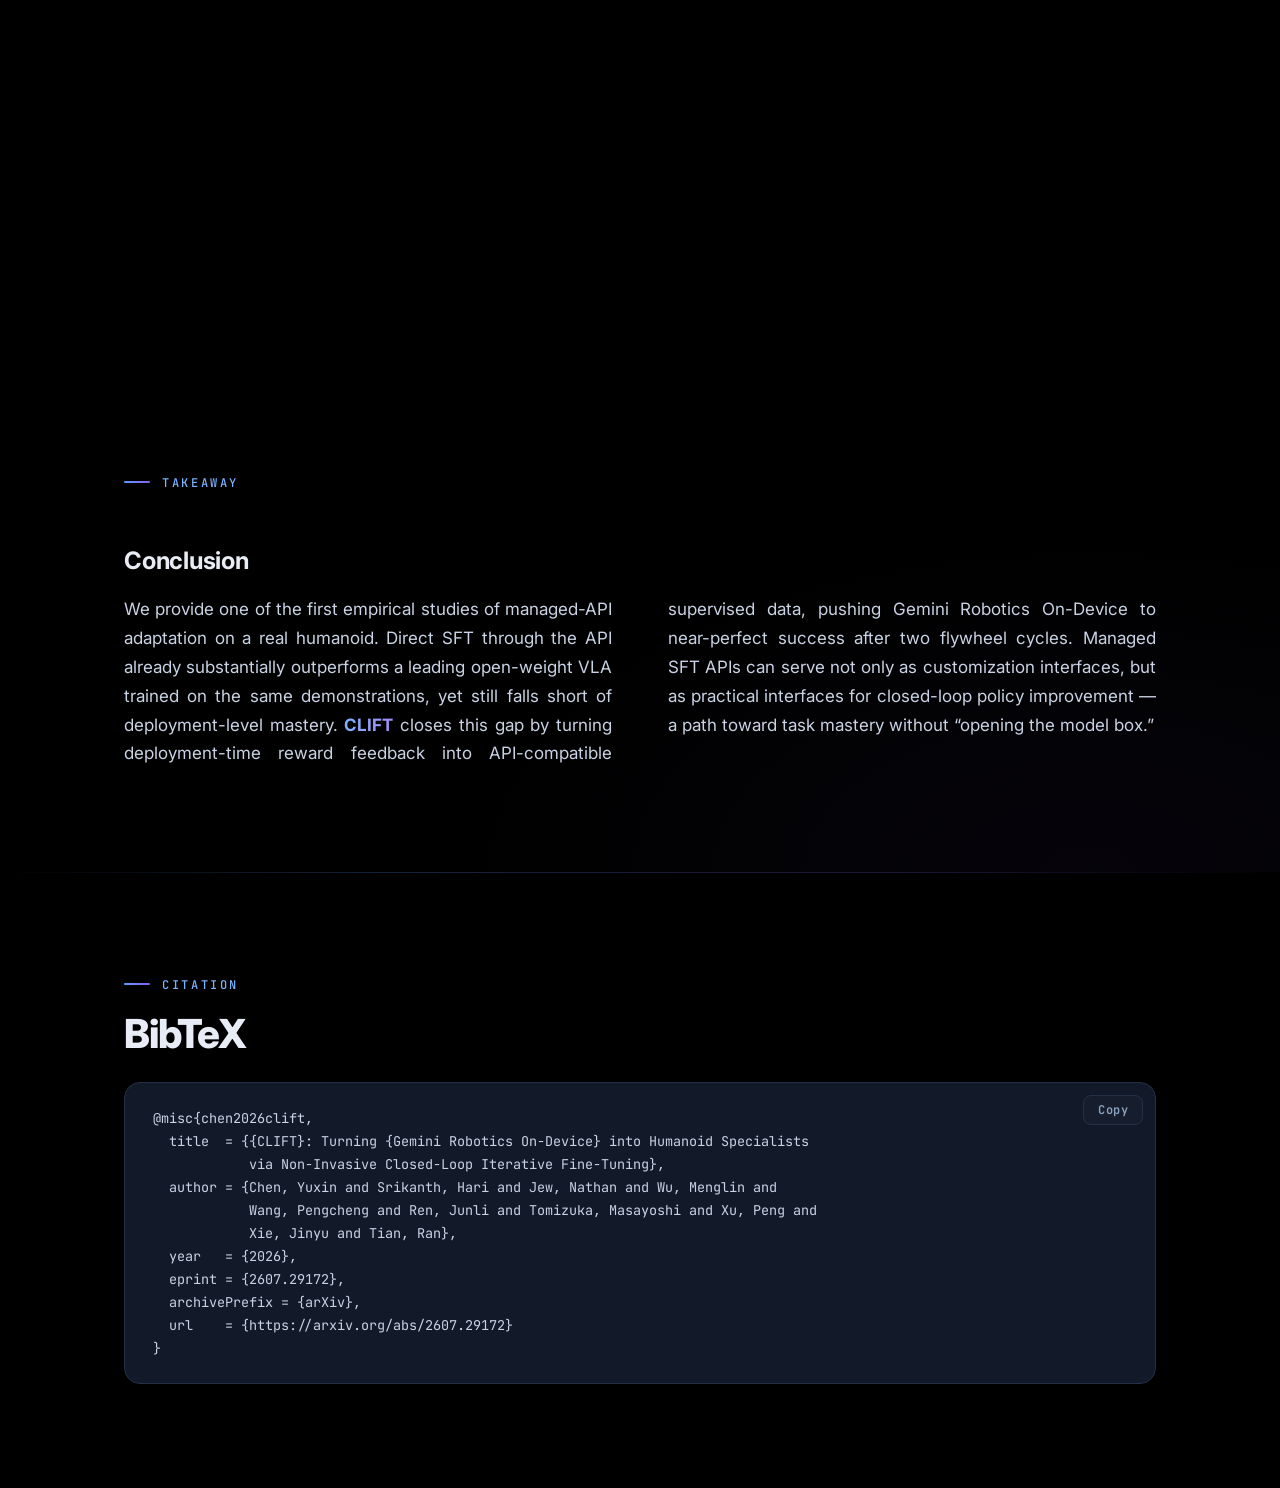
==== commit 277feac8: "Add Slides links to the project page nav and hero buttons. Co-authored-by: Cursor <cursoragent@curso" ====
--- a/index.html
+++ b/index.html
@@ -40,6 +40,7 @@
     <a href="#method">Method</a>
     <a href="#experiments">Experiments</a>
     <a href="#results">Results</a>
+    <a href="./slides/">Slides</a>
     <a href="#bibtex">BibTeX</a>
   </div>
 </nav>
@@ -88,6 +89,10 @@
         <a class="btn" href="https://arxiv.org/abs/2607.29172" target="_blank" rel="noopener">
           <svg viewBox="0 0 24 24" aria-hidden="true"><path d="M6 2h9l5 5v15H6zM14 3.5V8h4.5"/></svg>
           Paper
+        </a>
+        <a class="btn" href="./slides/">
+          <svg viewBox="0 0 24 24" aria-hidden="true"><path d="M4 5h16v11H4zM8 20h8M12 16v4"/></svg>
+          Slides
         </a>
         <button type="button" class="btn btn-soon" disabled>
           <svg viewBox="0 0 24 24" aria-hidden="true"><path d="M9 18l-6-6 6-6M15 6l6 6-6 6"/></svg>
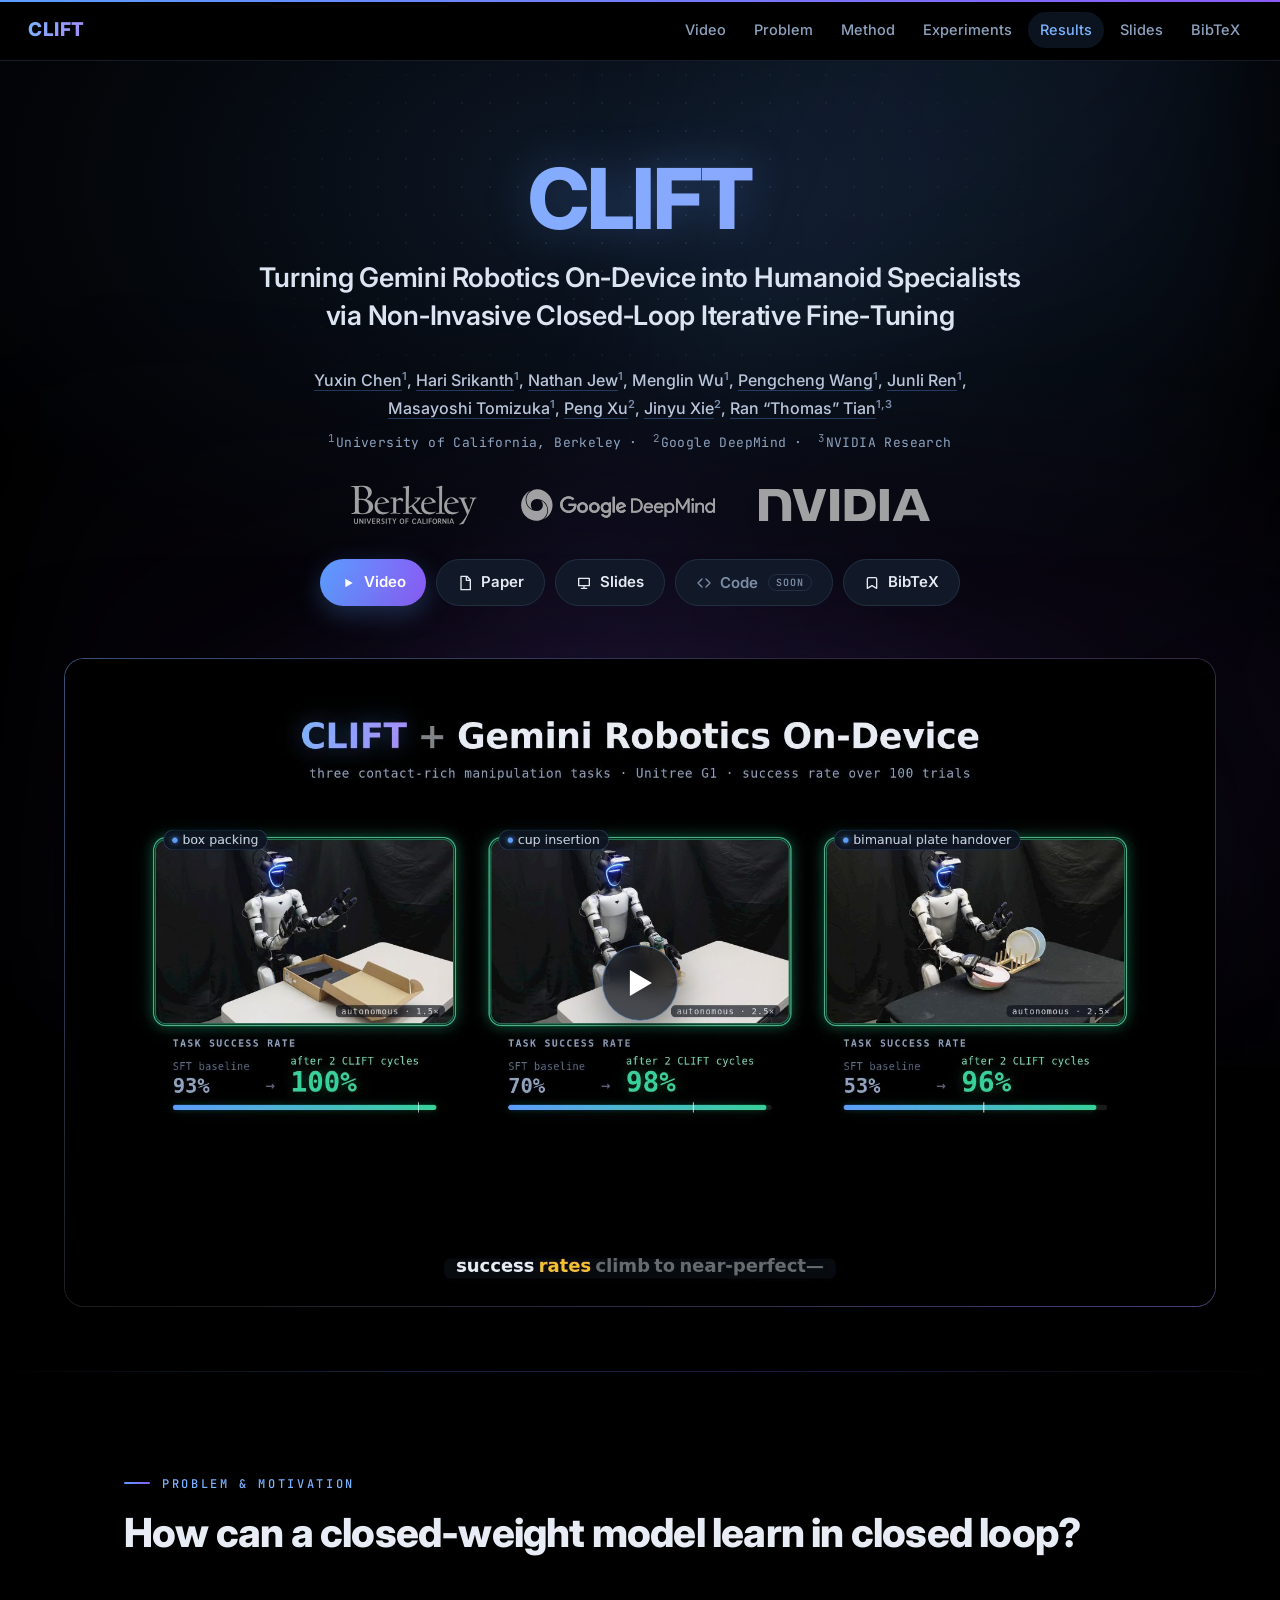
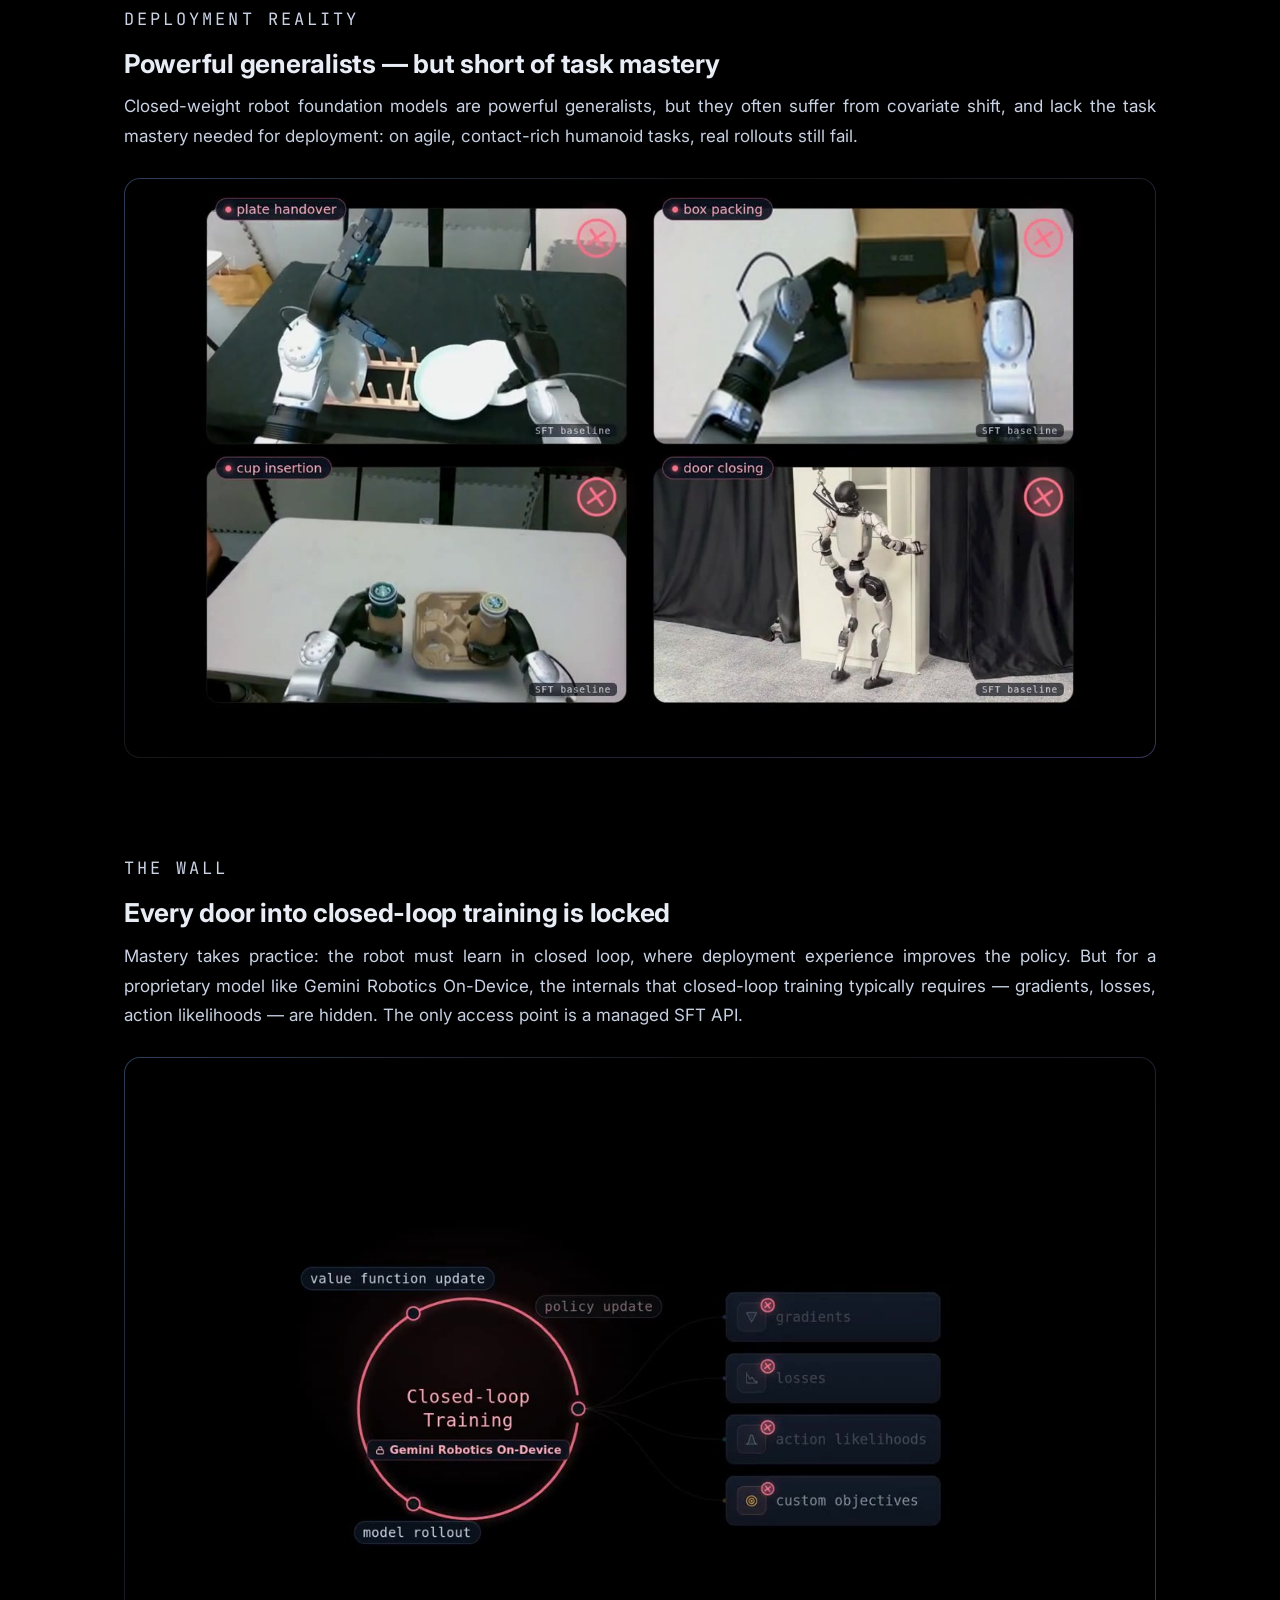
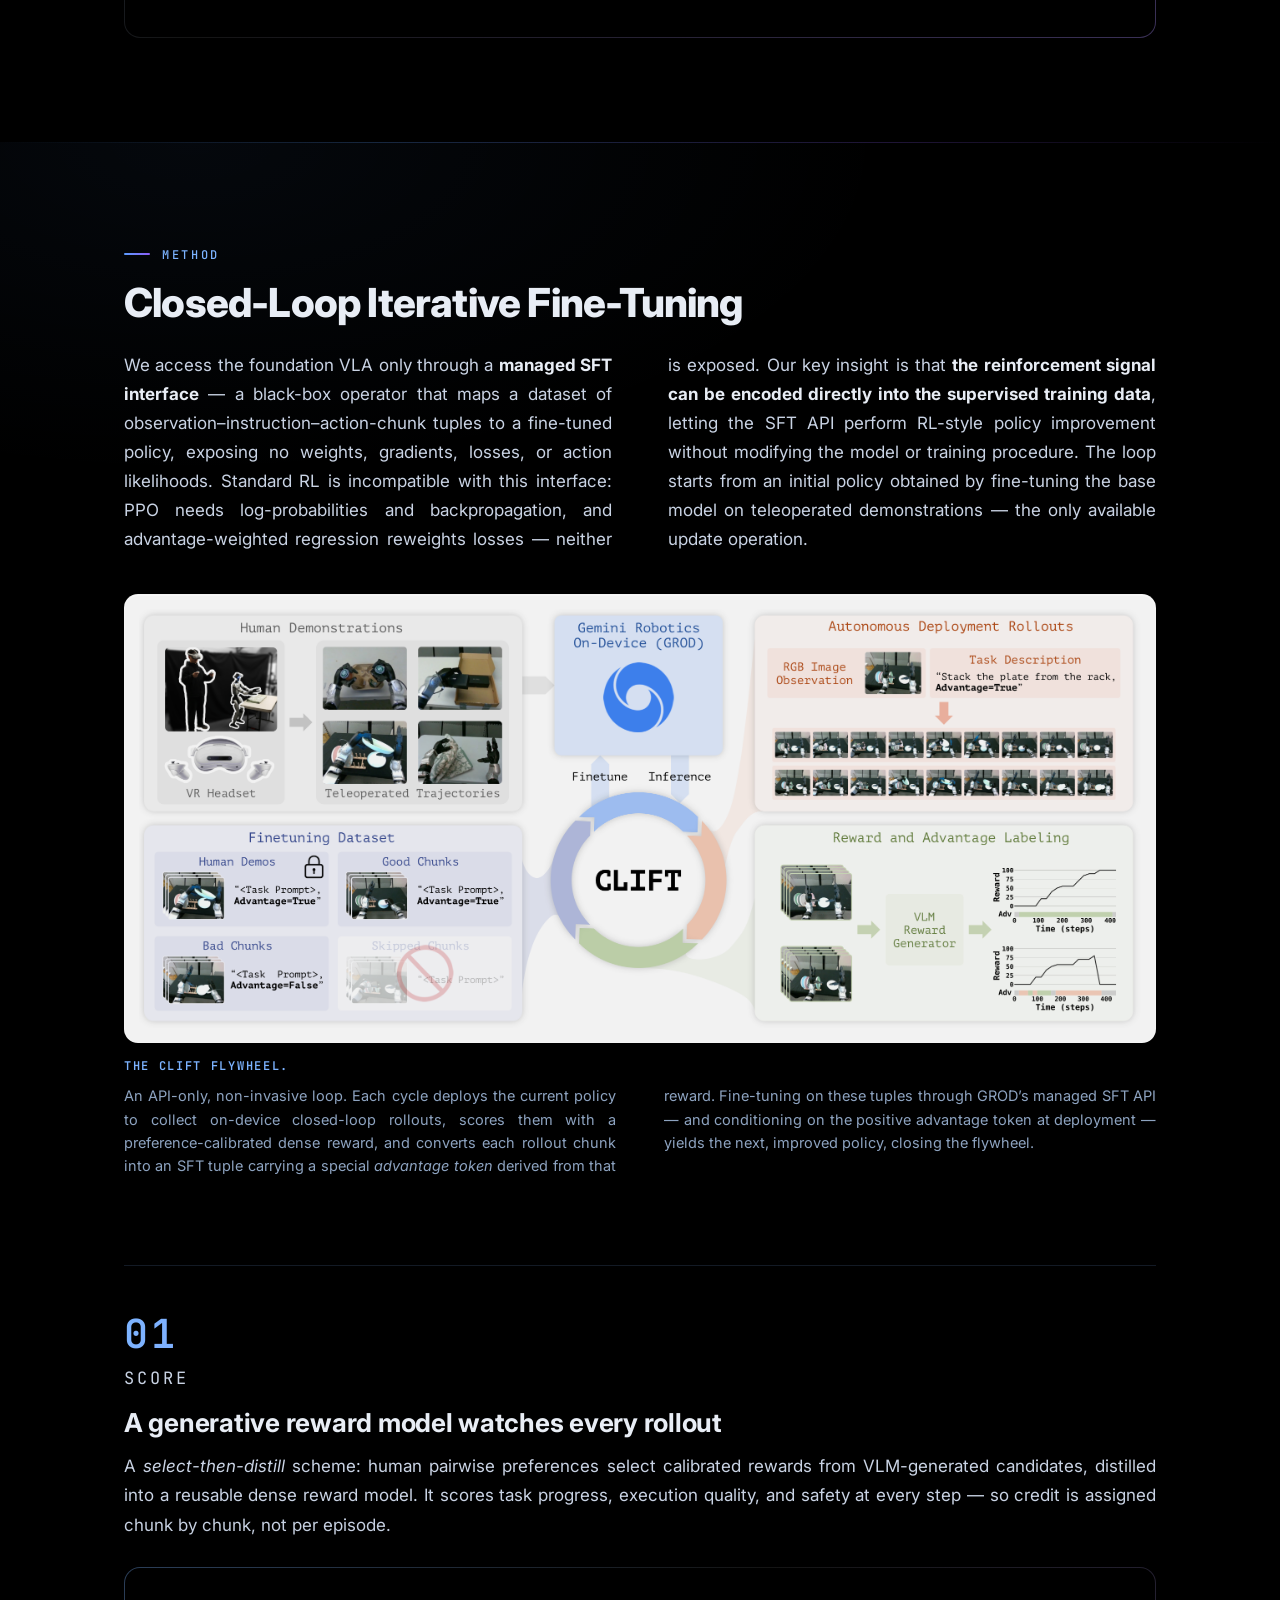
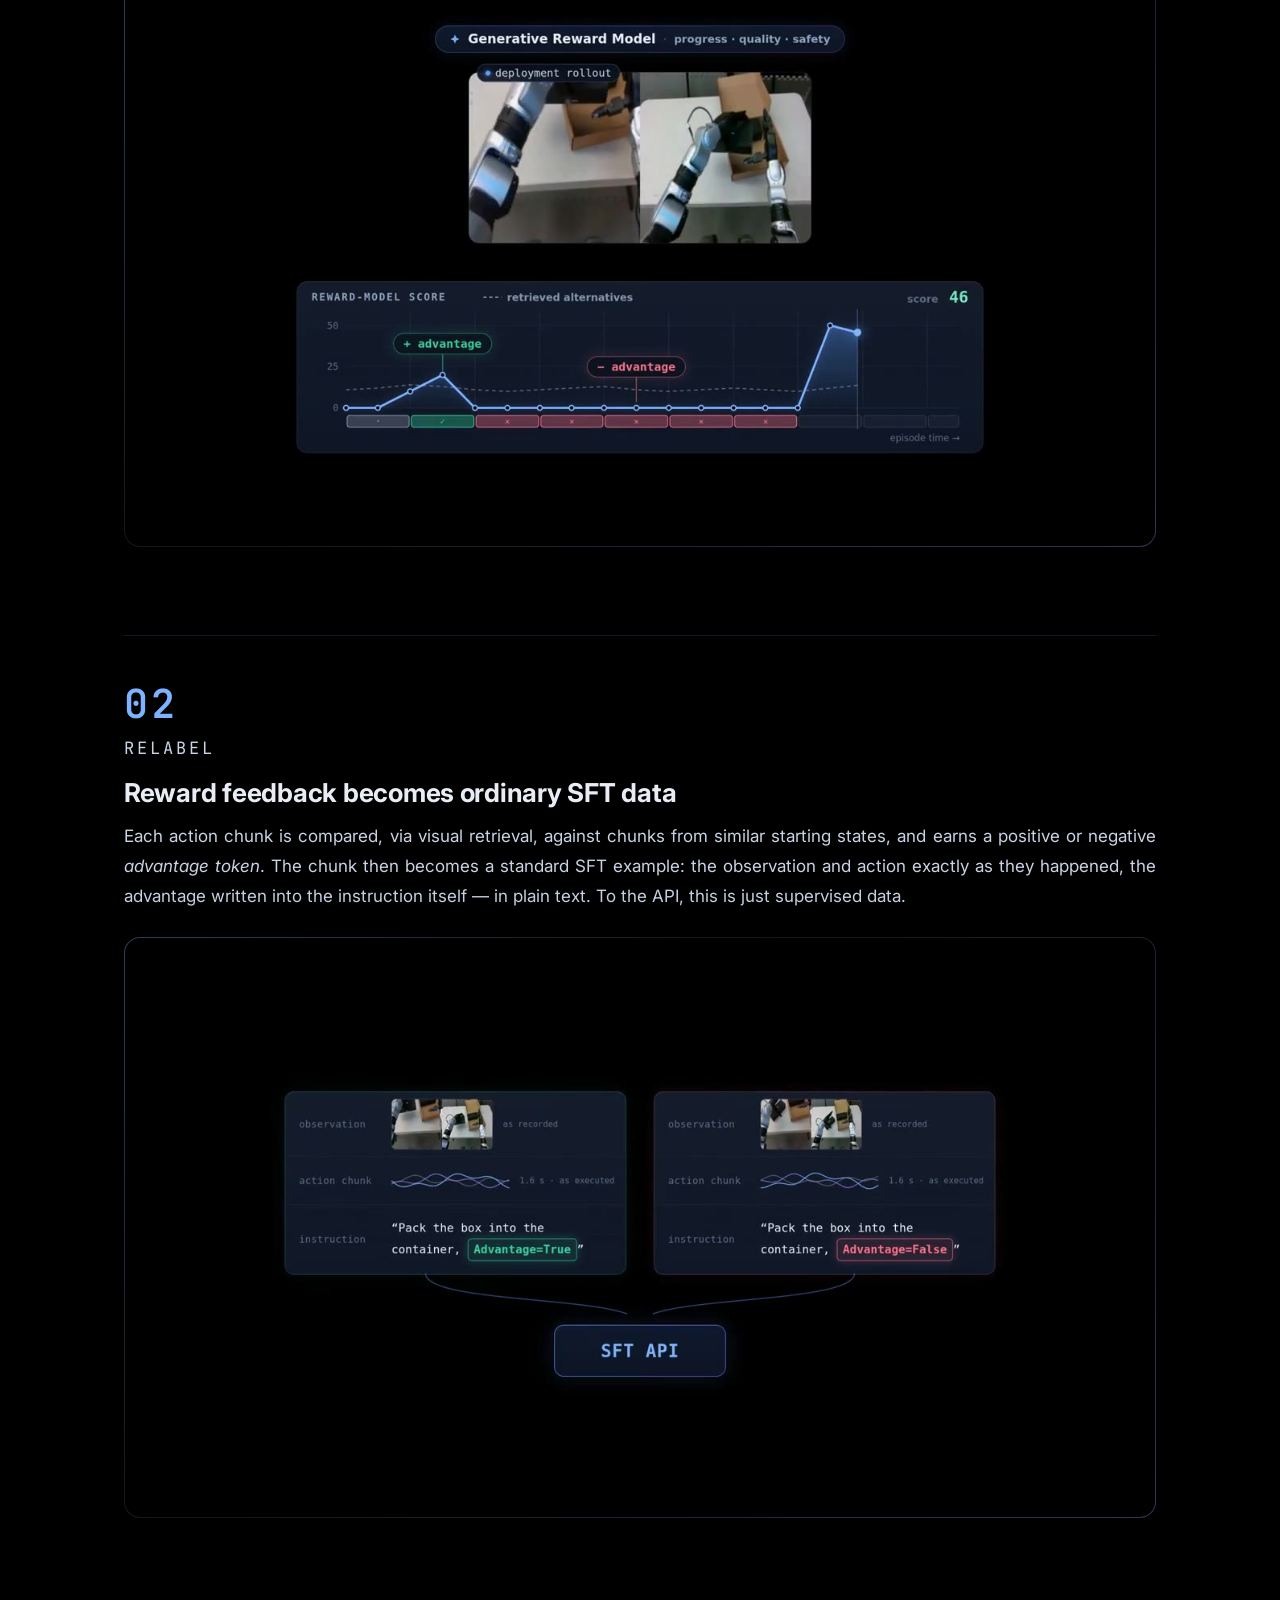
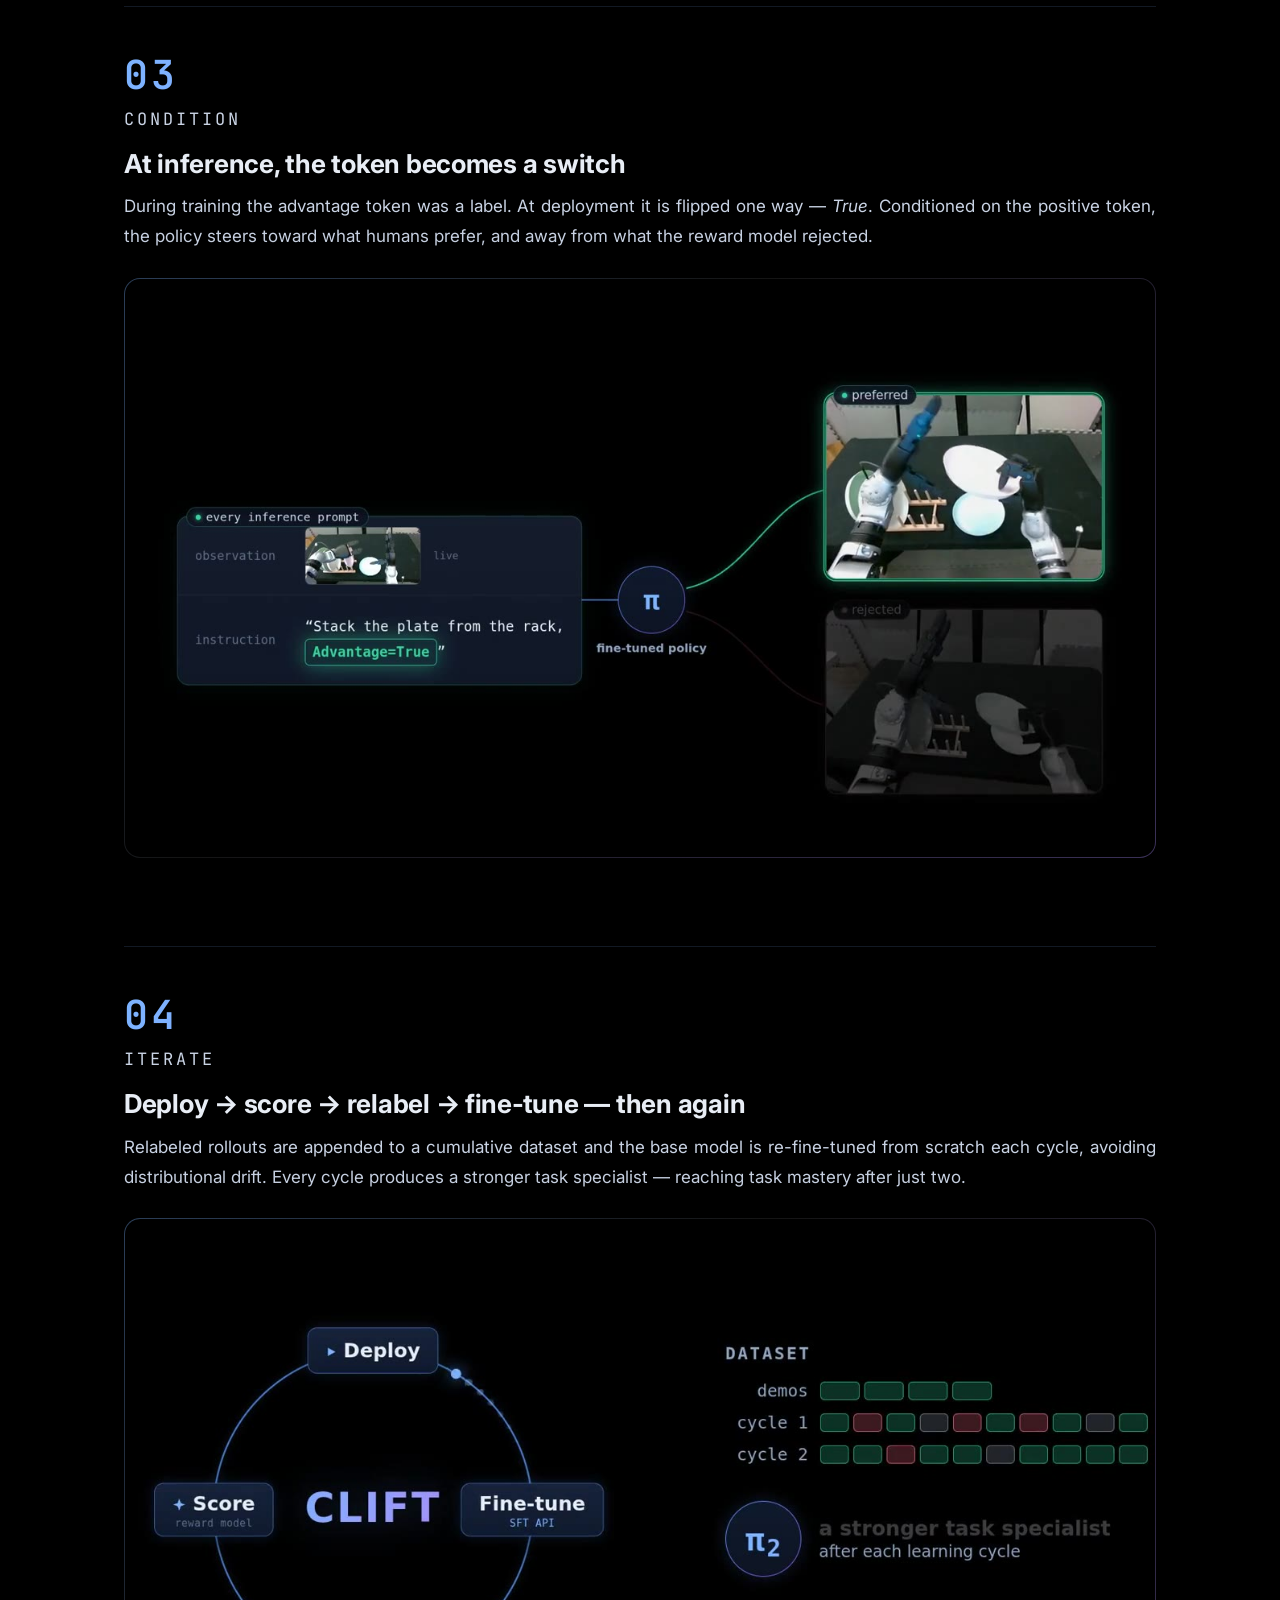
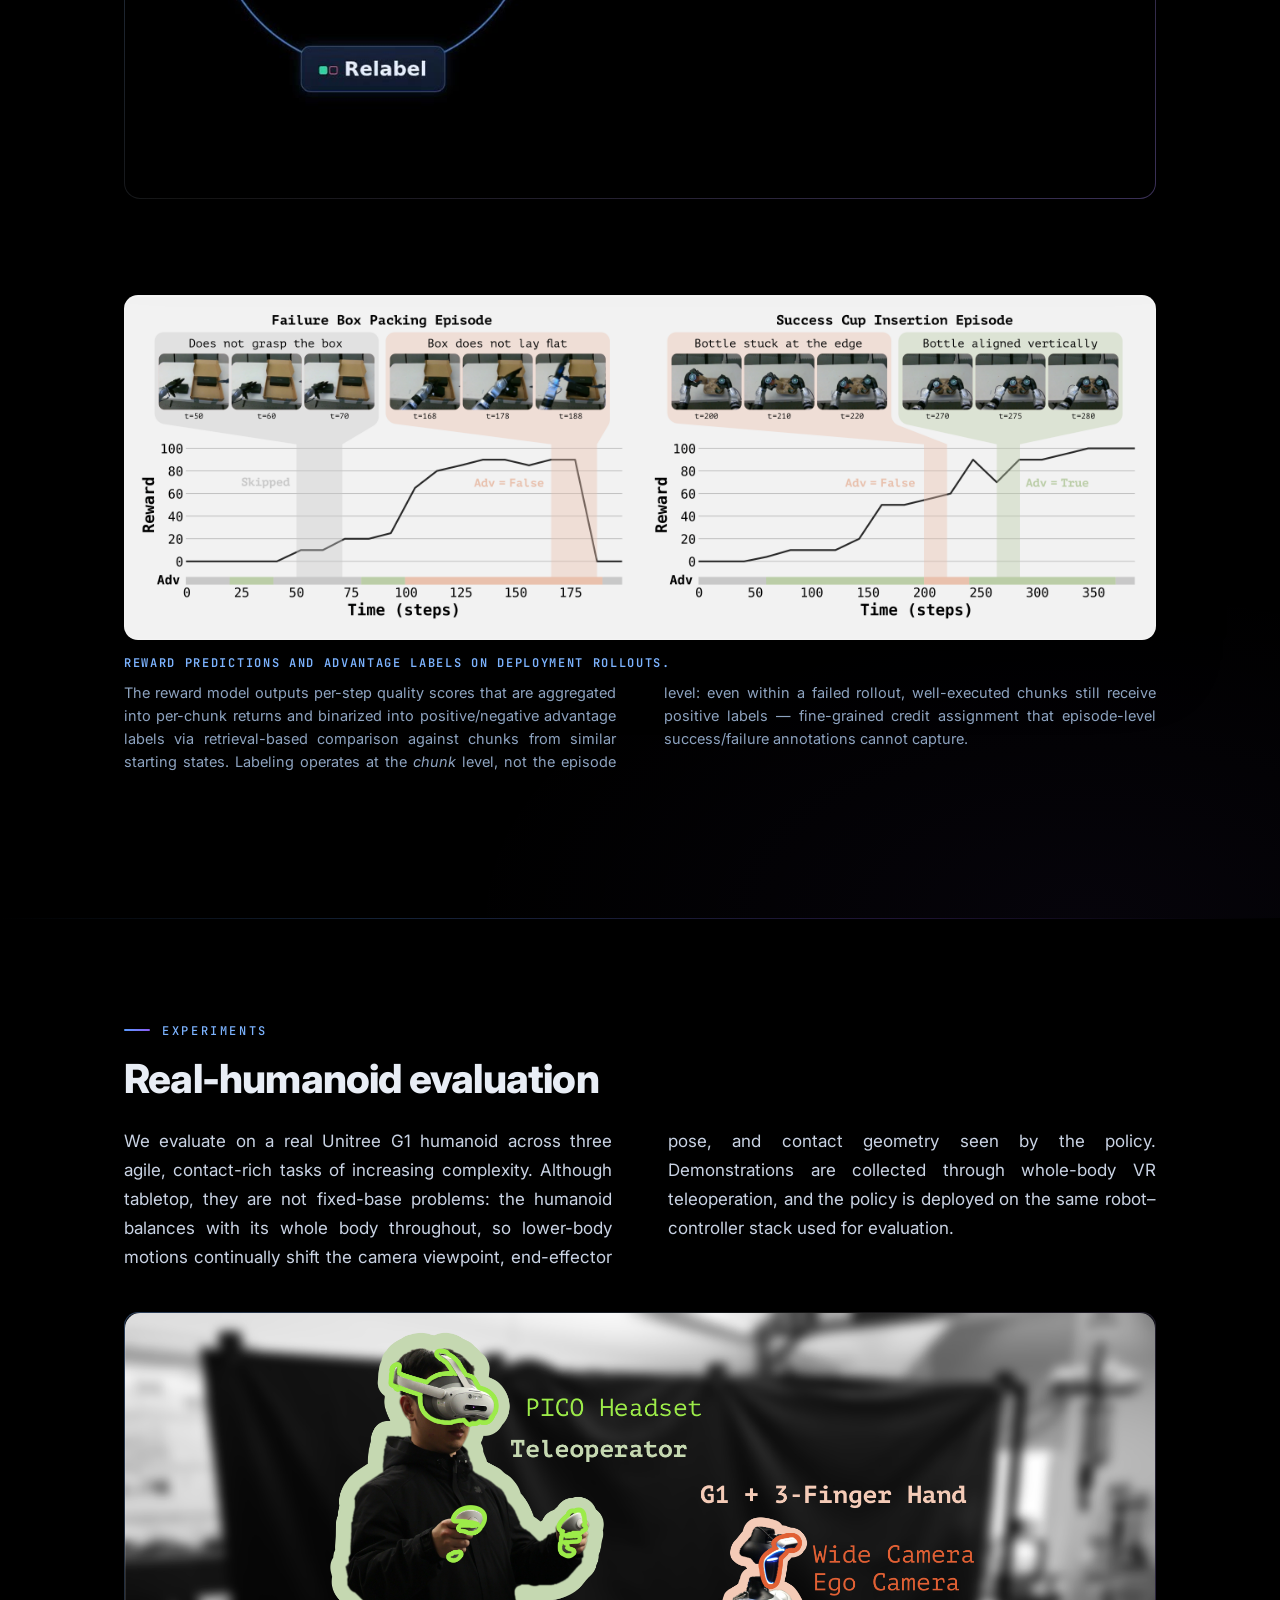
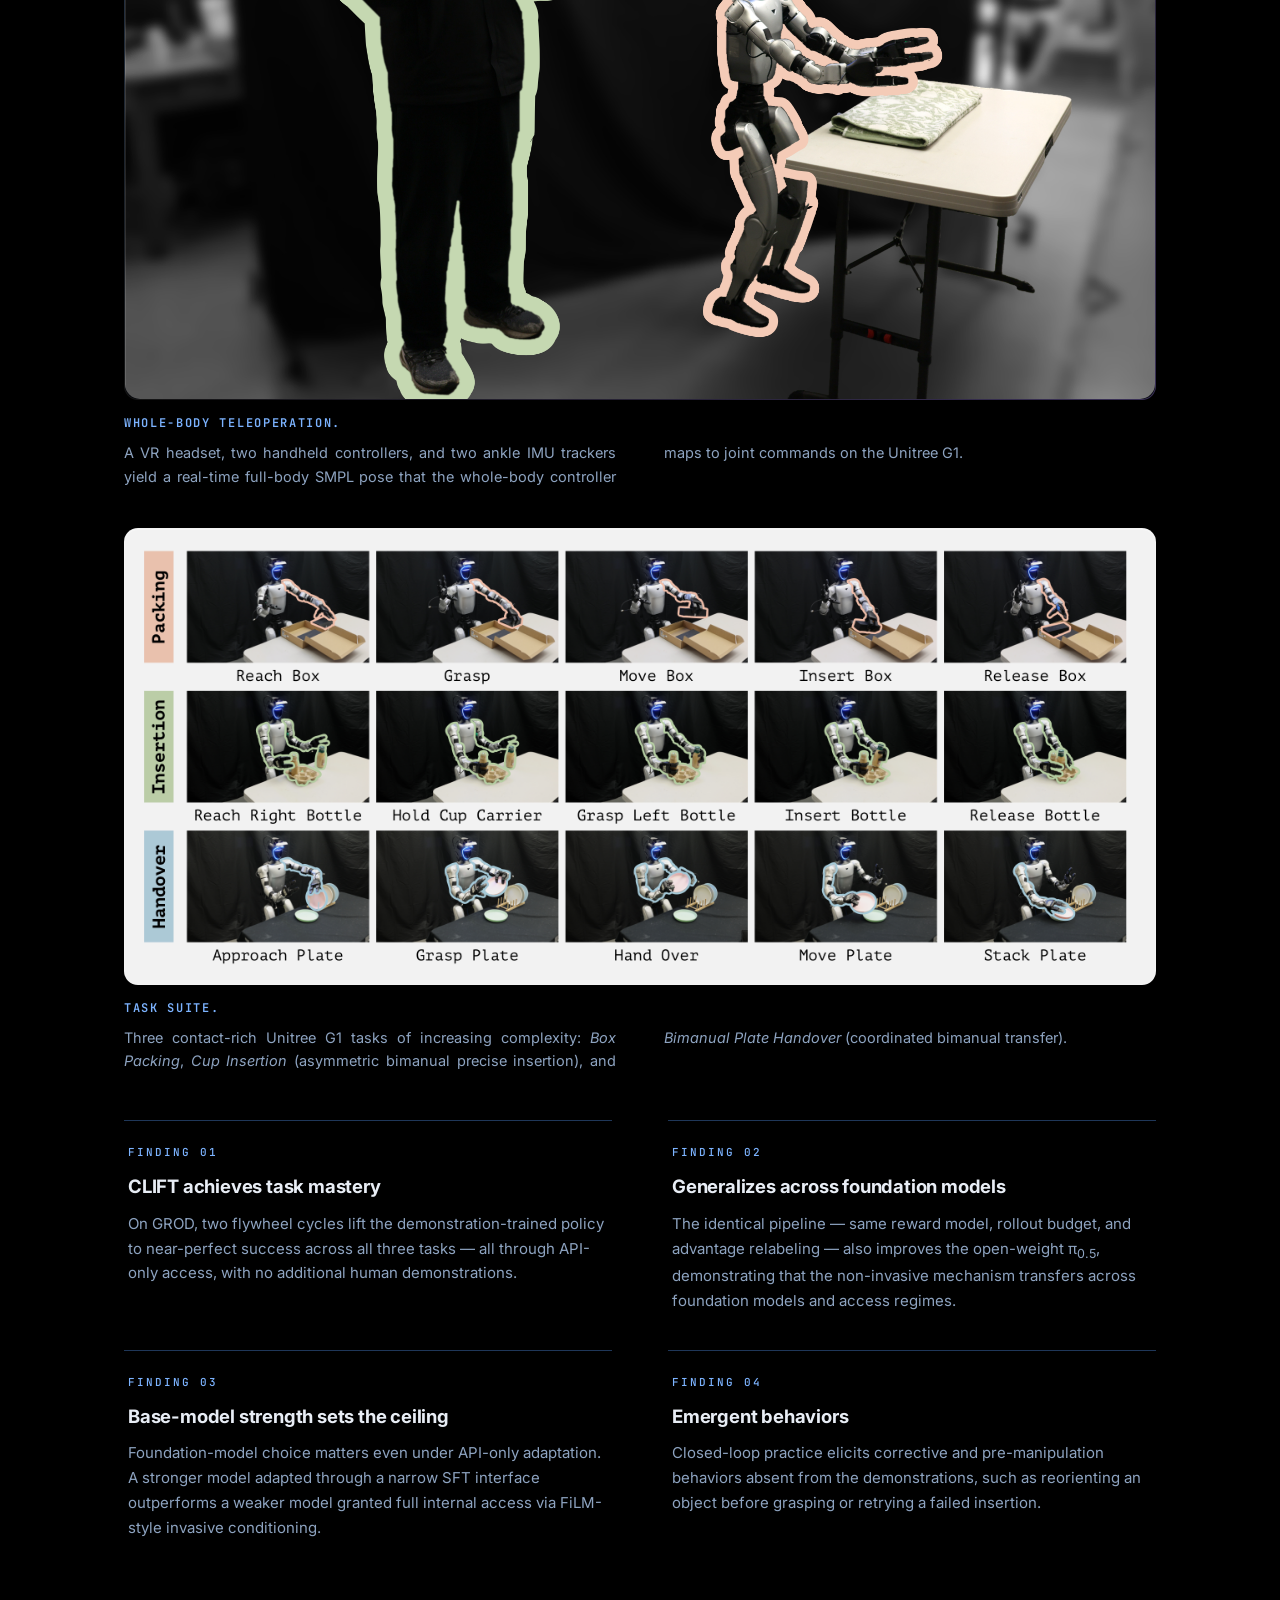
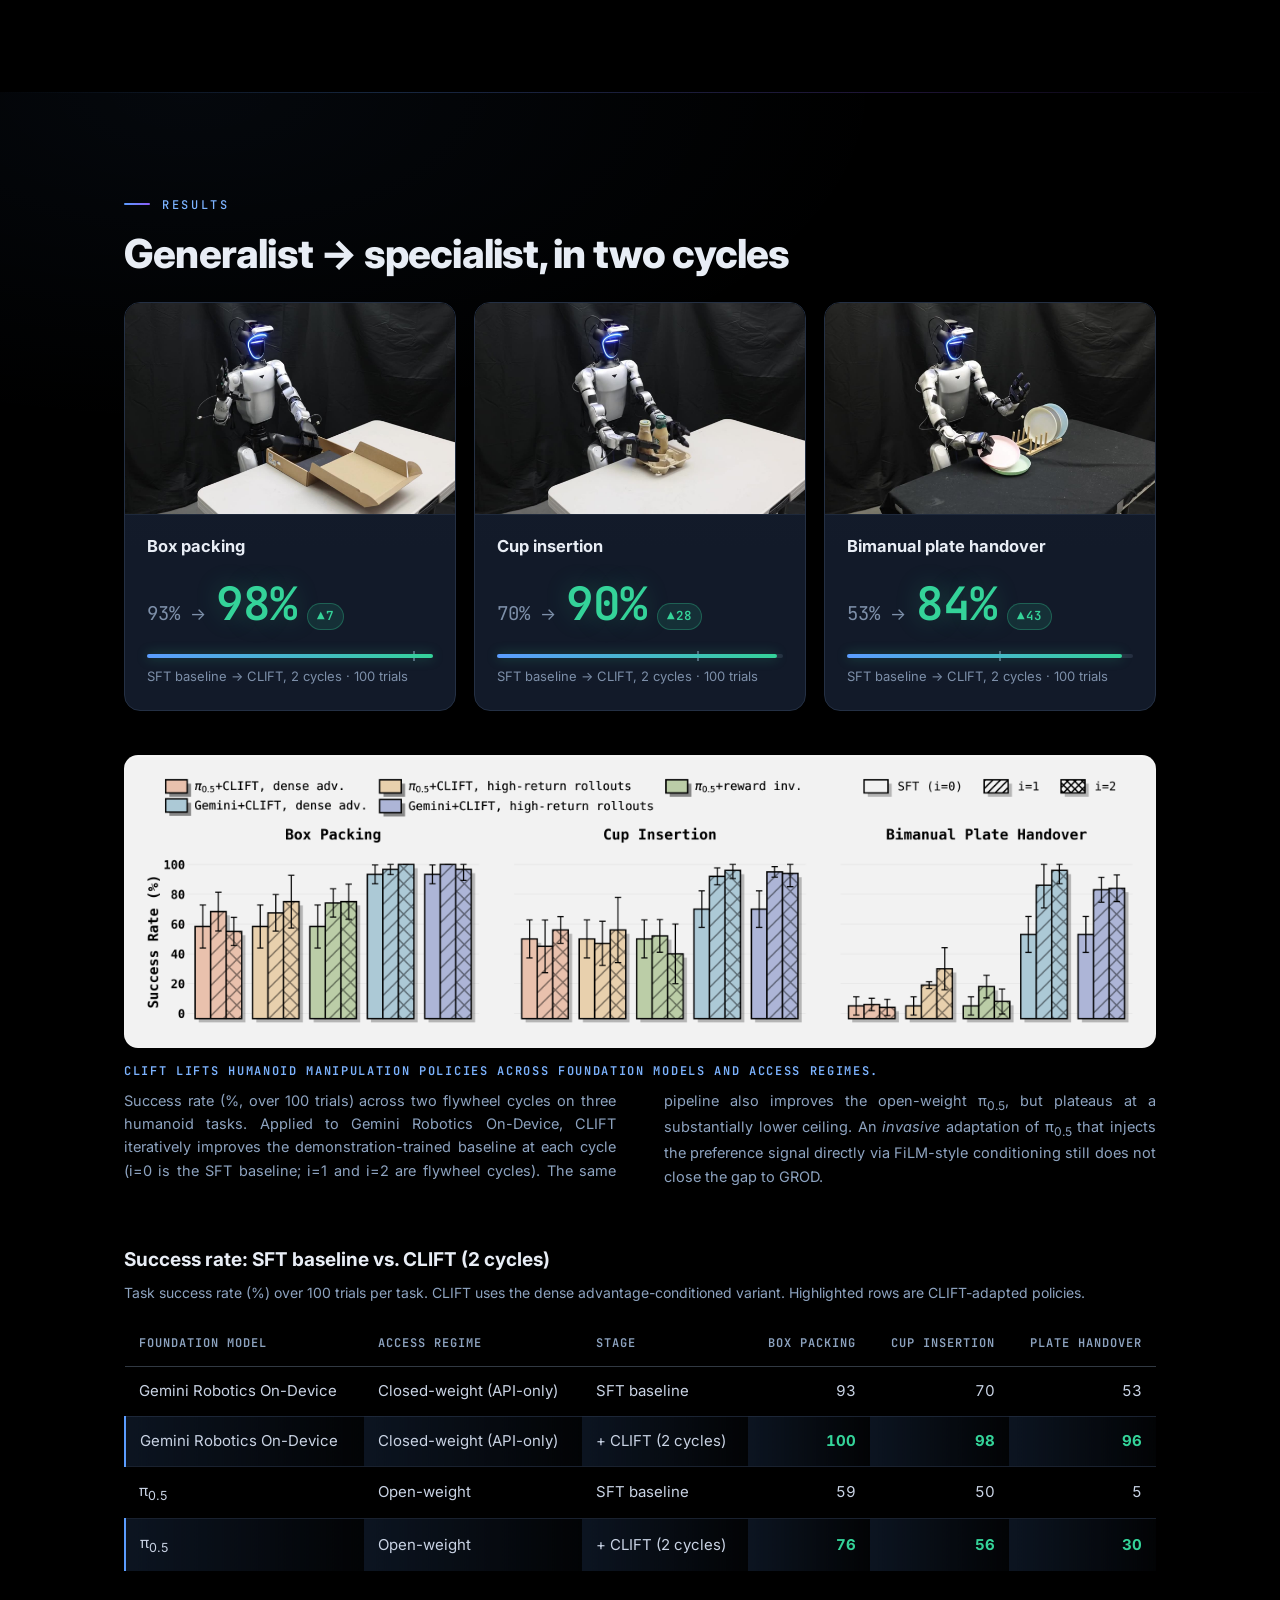
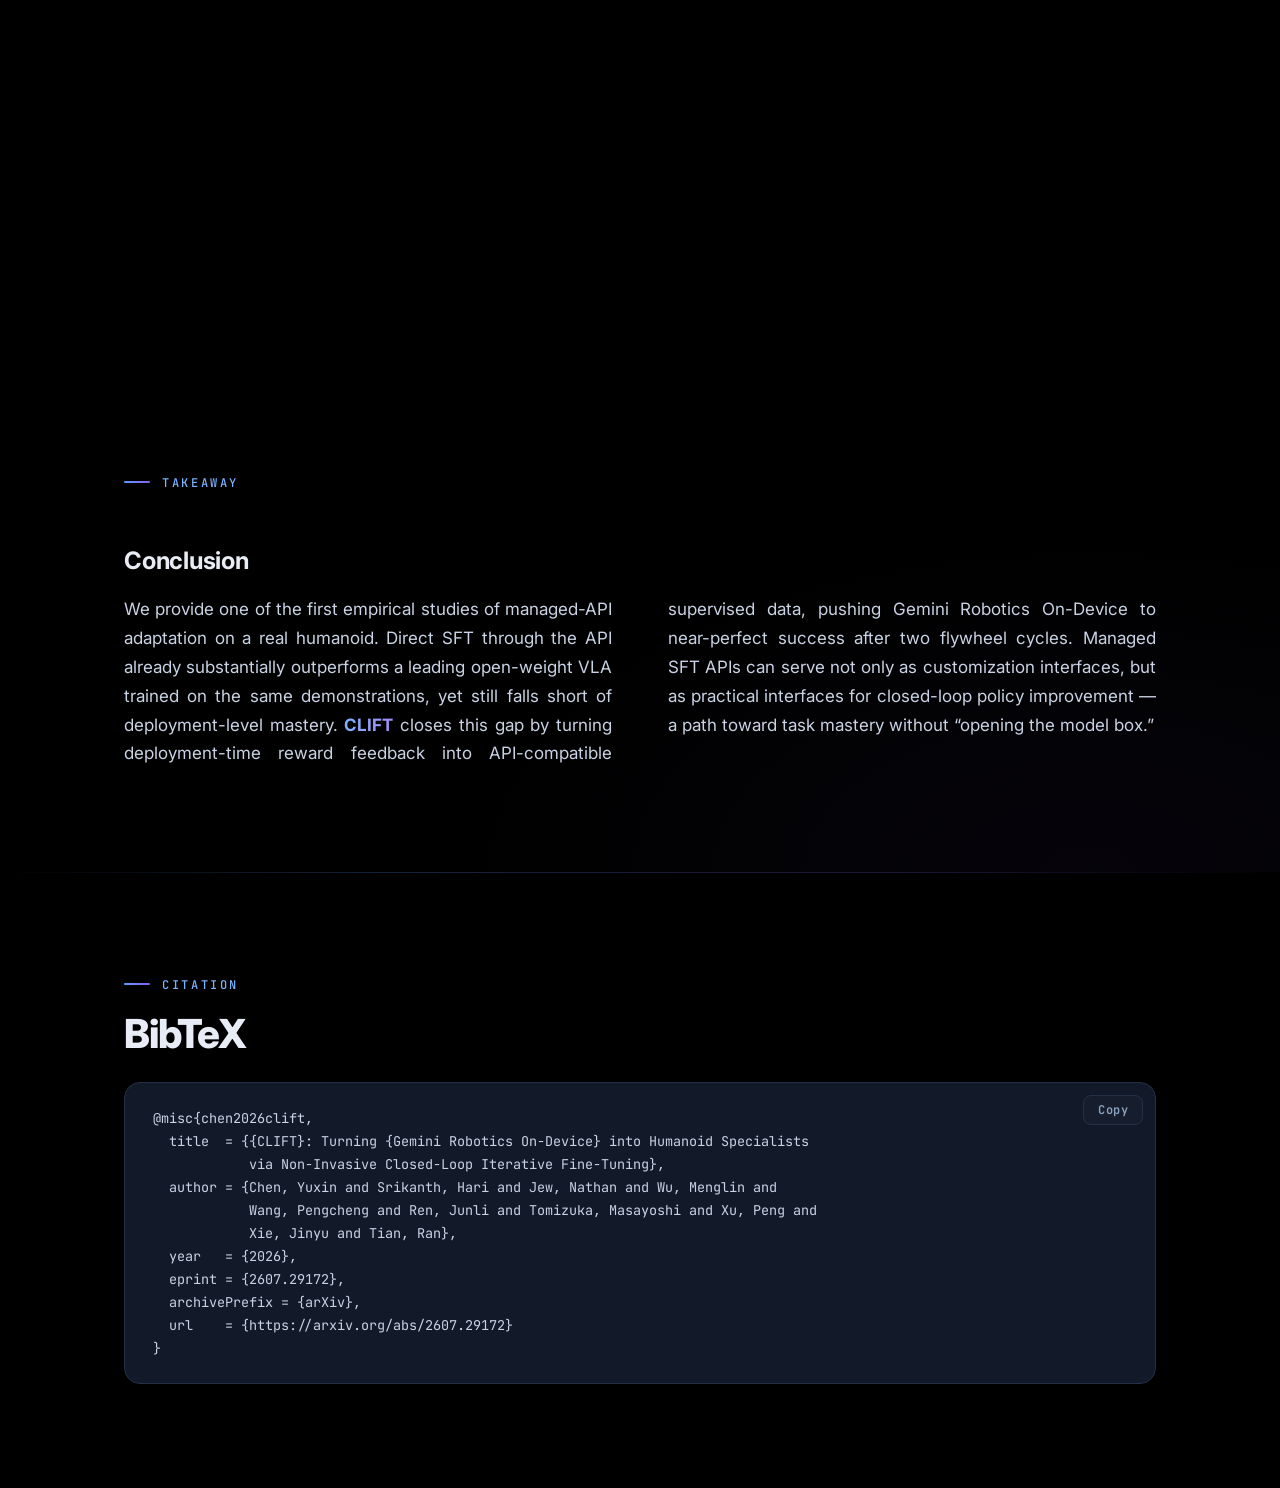
==== commit 4ec259ad: "Point Slides links at clift-robot.github.io. Co-authored-by: Cursor <cursoragent@cursor.com>" ====
--- a/index.html
+++ b/index.html
@@ -40,7 +40,7 @@
     <a href="#method">Method</a>
     <a href="#experiments">Experiments</a>
     <a href="#results">Results</a>
-    <a href="./slides/">Slides</a>
+    <a href="https://clift-robot.github.io/" target="_blank" rel="noopener">Slides</a>
     <a href="#bibtex">BibTeX</a>
   </div>
 </nav>
@@ -90,7 +90,7 @@
           <svg viewBox="0 0 24 24" aria-hidden="true"><path d="M6 2h9l5 5v15H6zM14 3.5V8h4.5"/></svg>
           Paper
         </a>
-        <a class="btn" href="./slides/">
+        <a class="btn" href="https://clift-robot.github.io/" target="_blank" rel="noopener">
           <svg viewBox="0 0 24 24" aria-hidden="true"><path d="M4 5h16v11H4zM8 20h8M12 16v4"/></svg>
           Slides
         </a>
